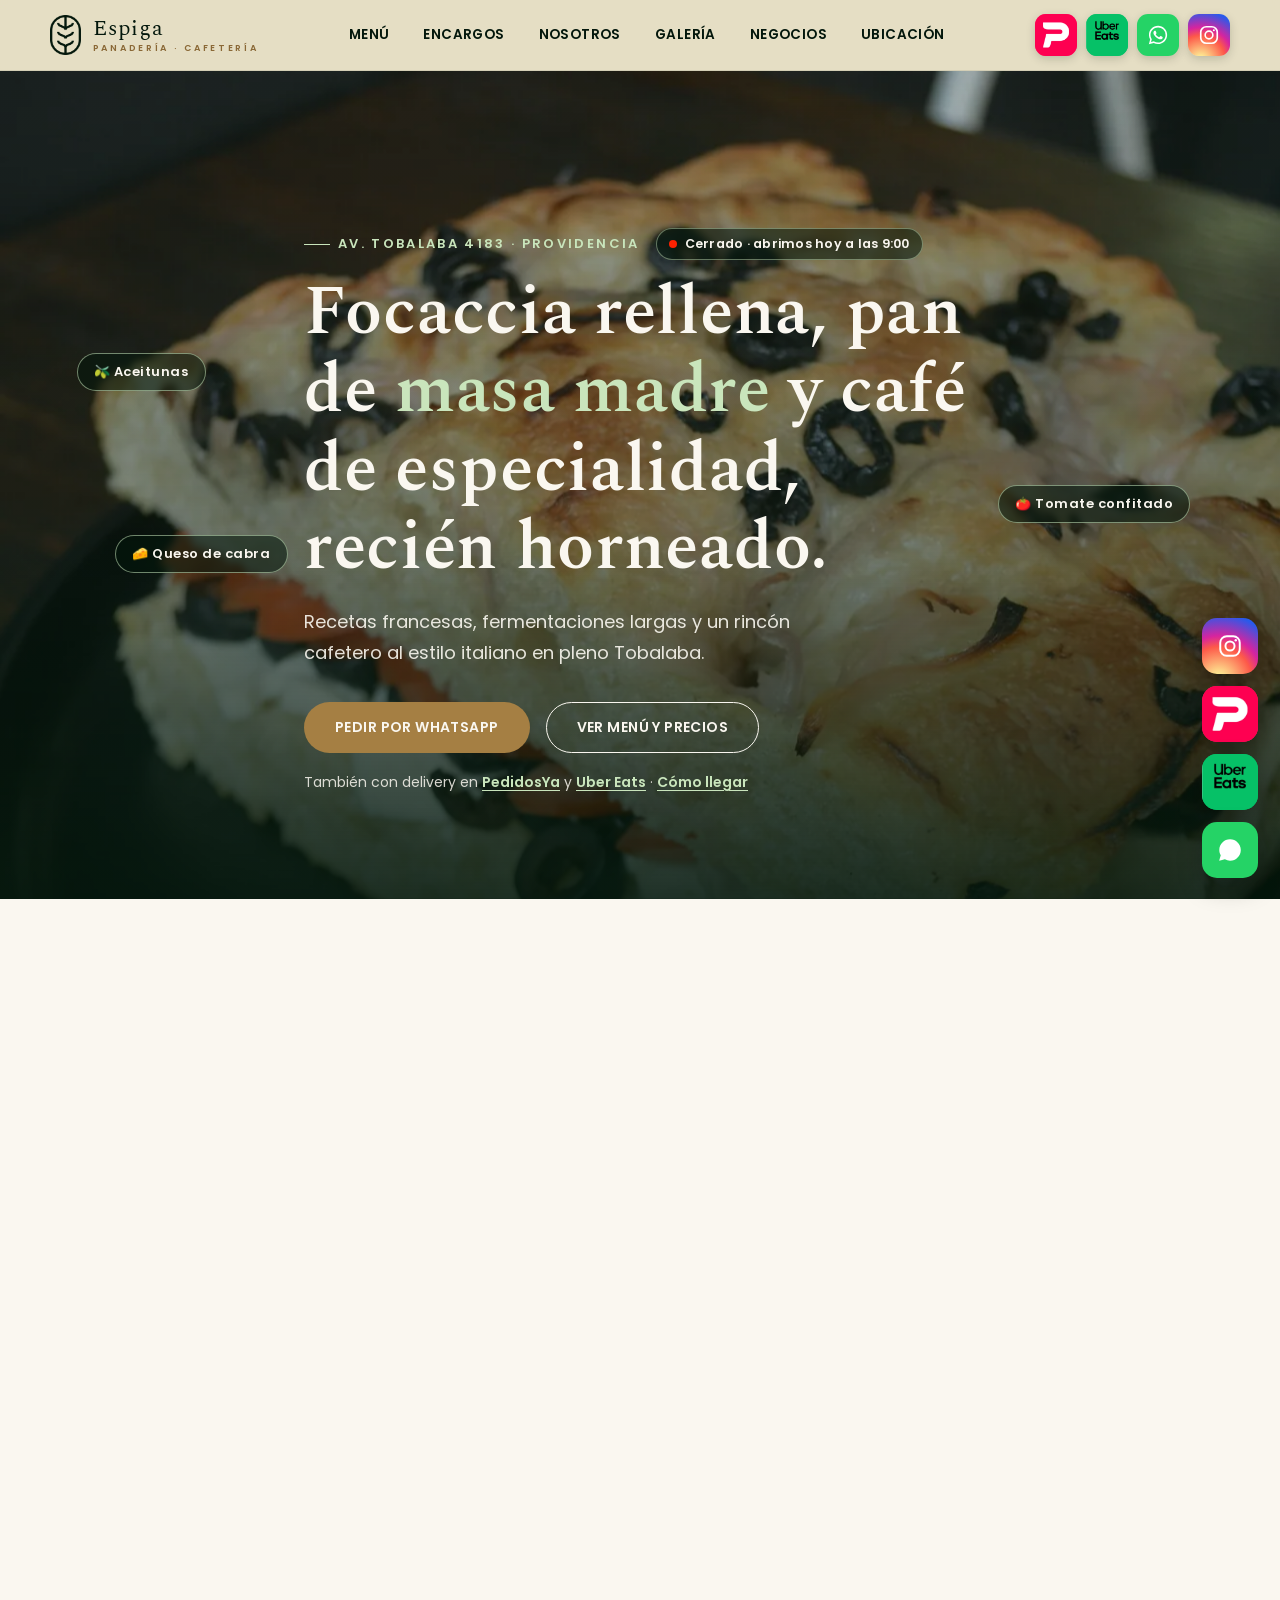
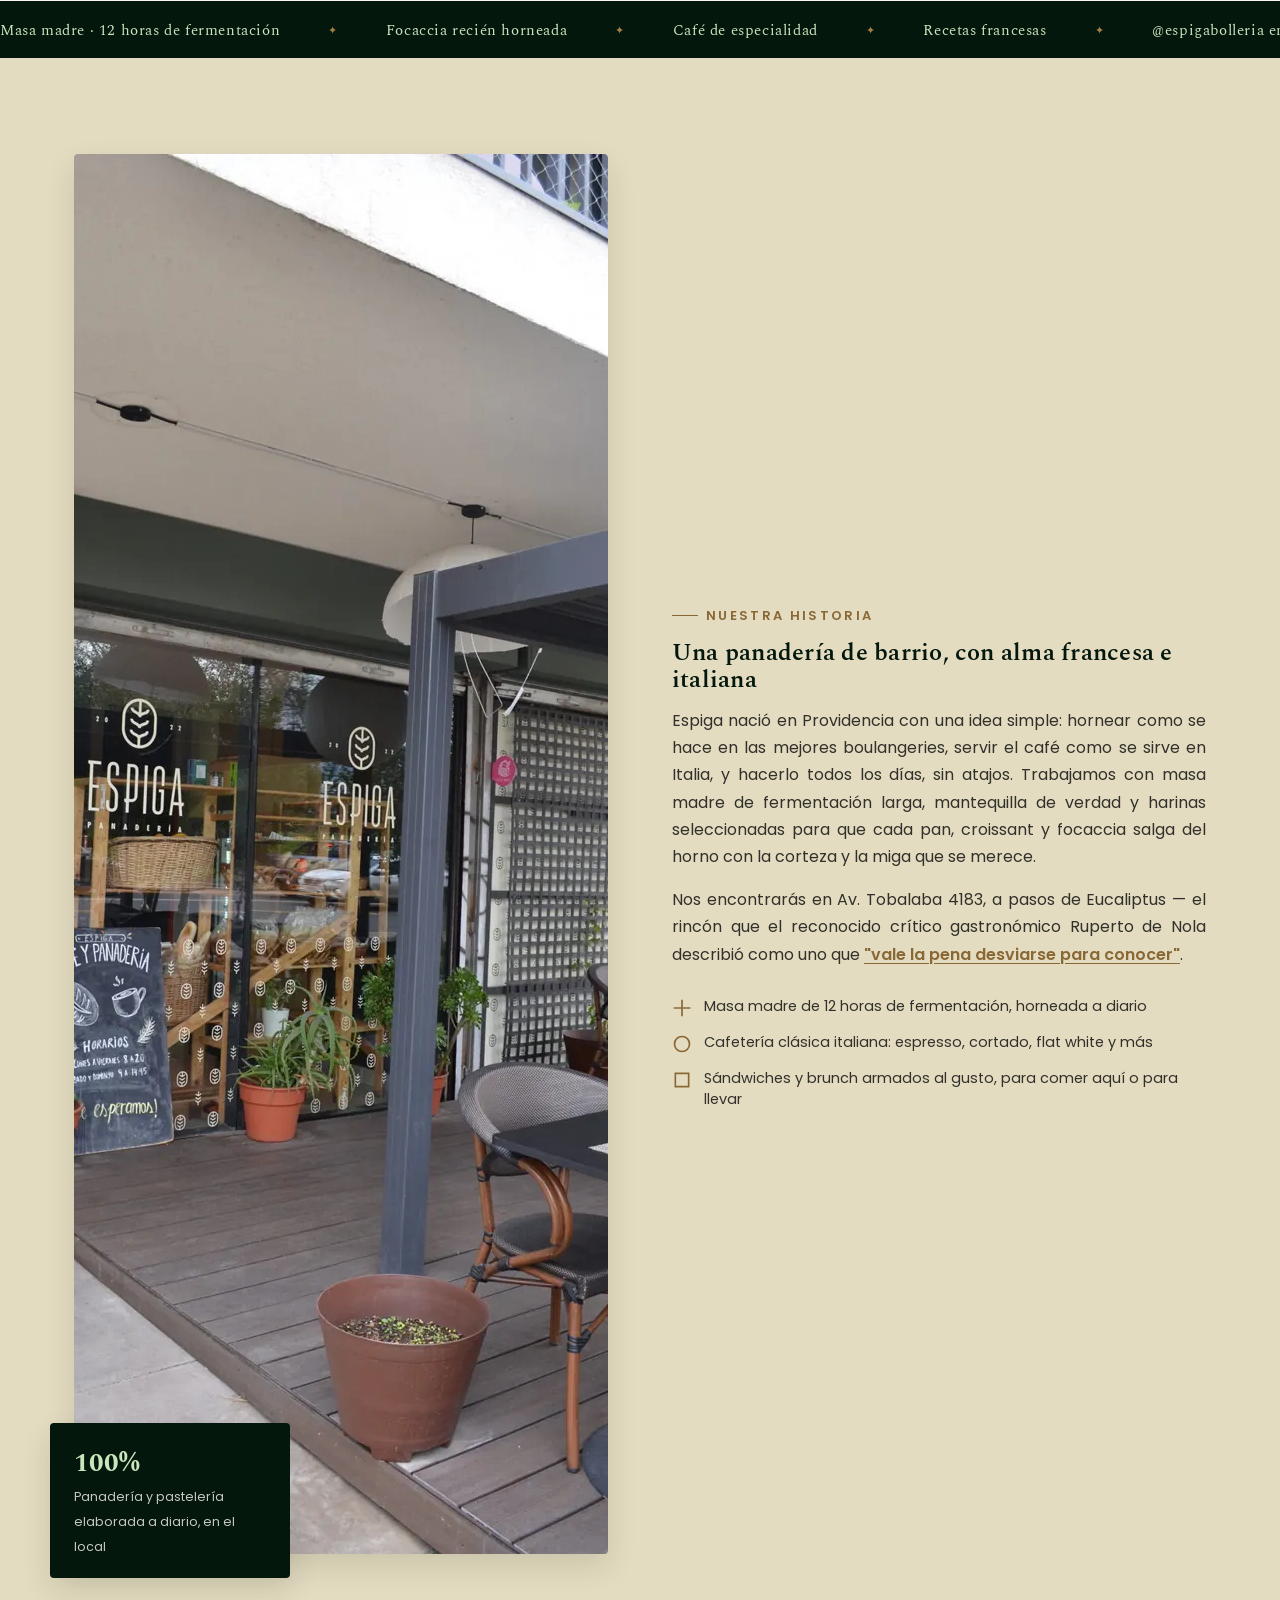
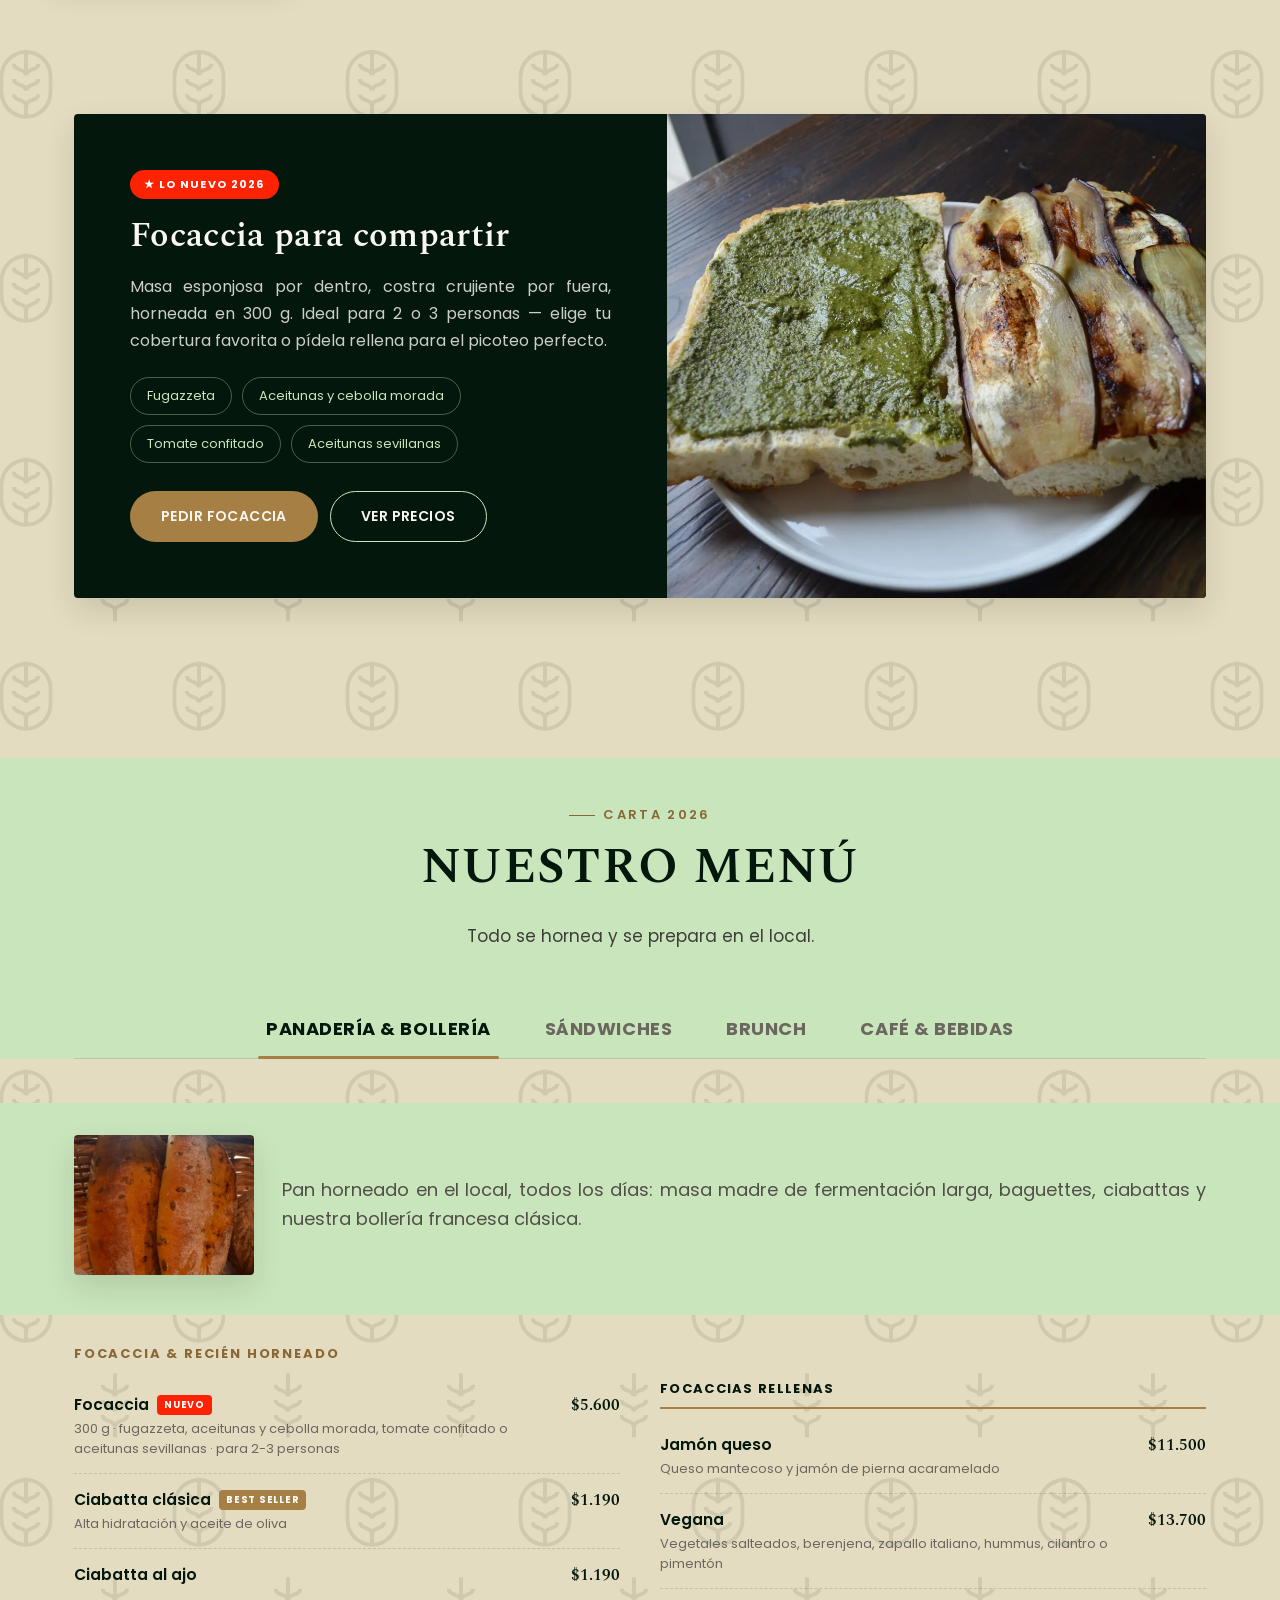
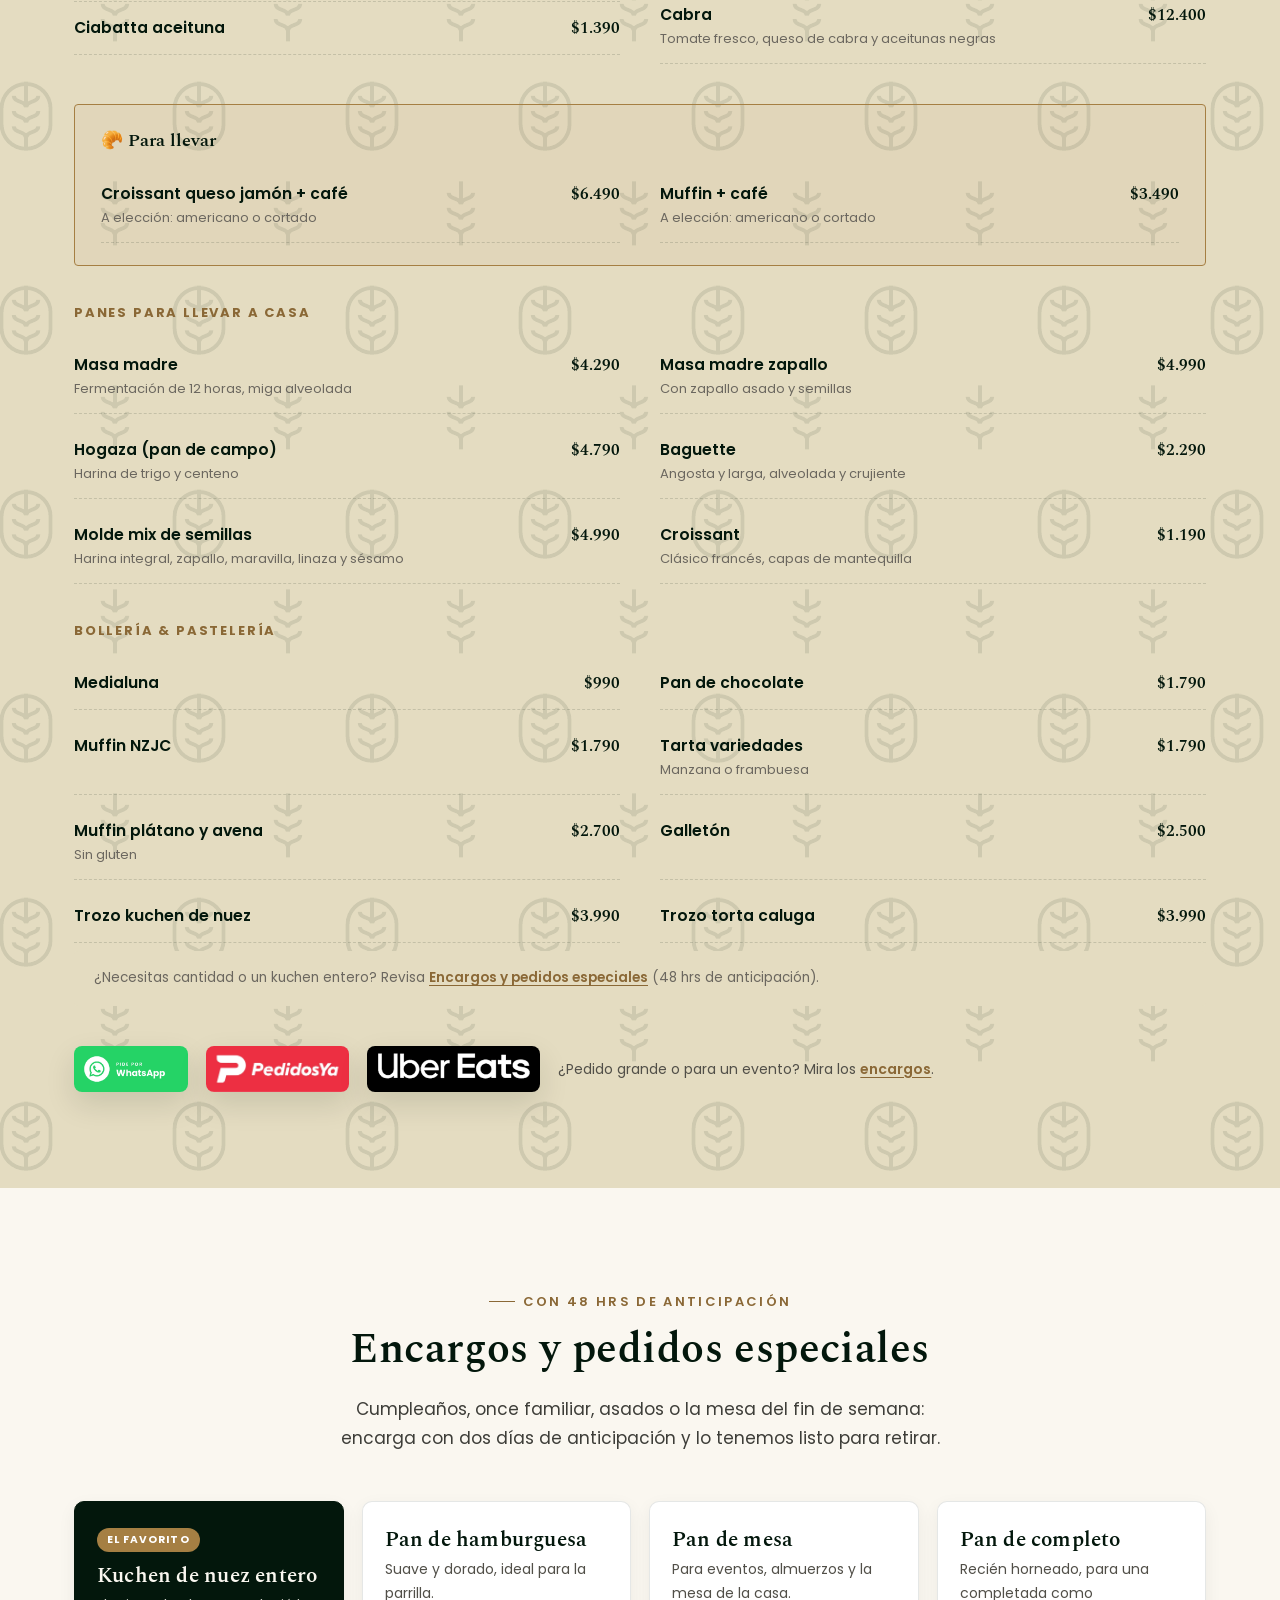
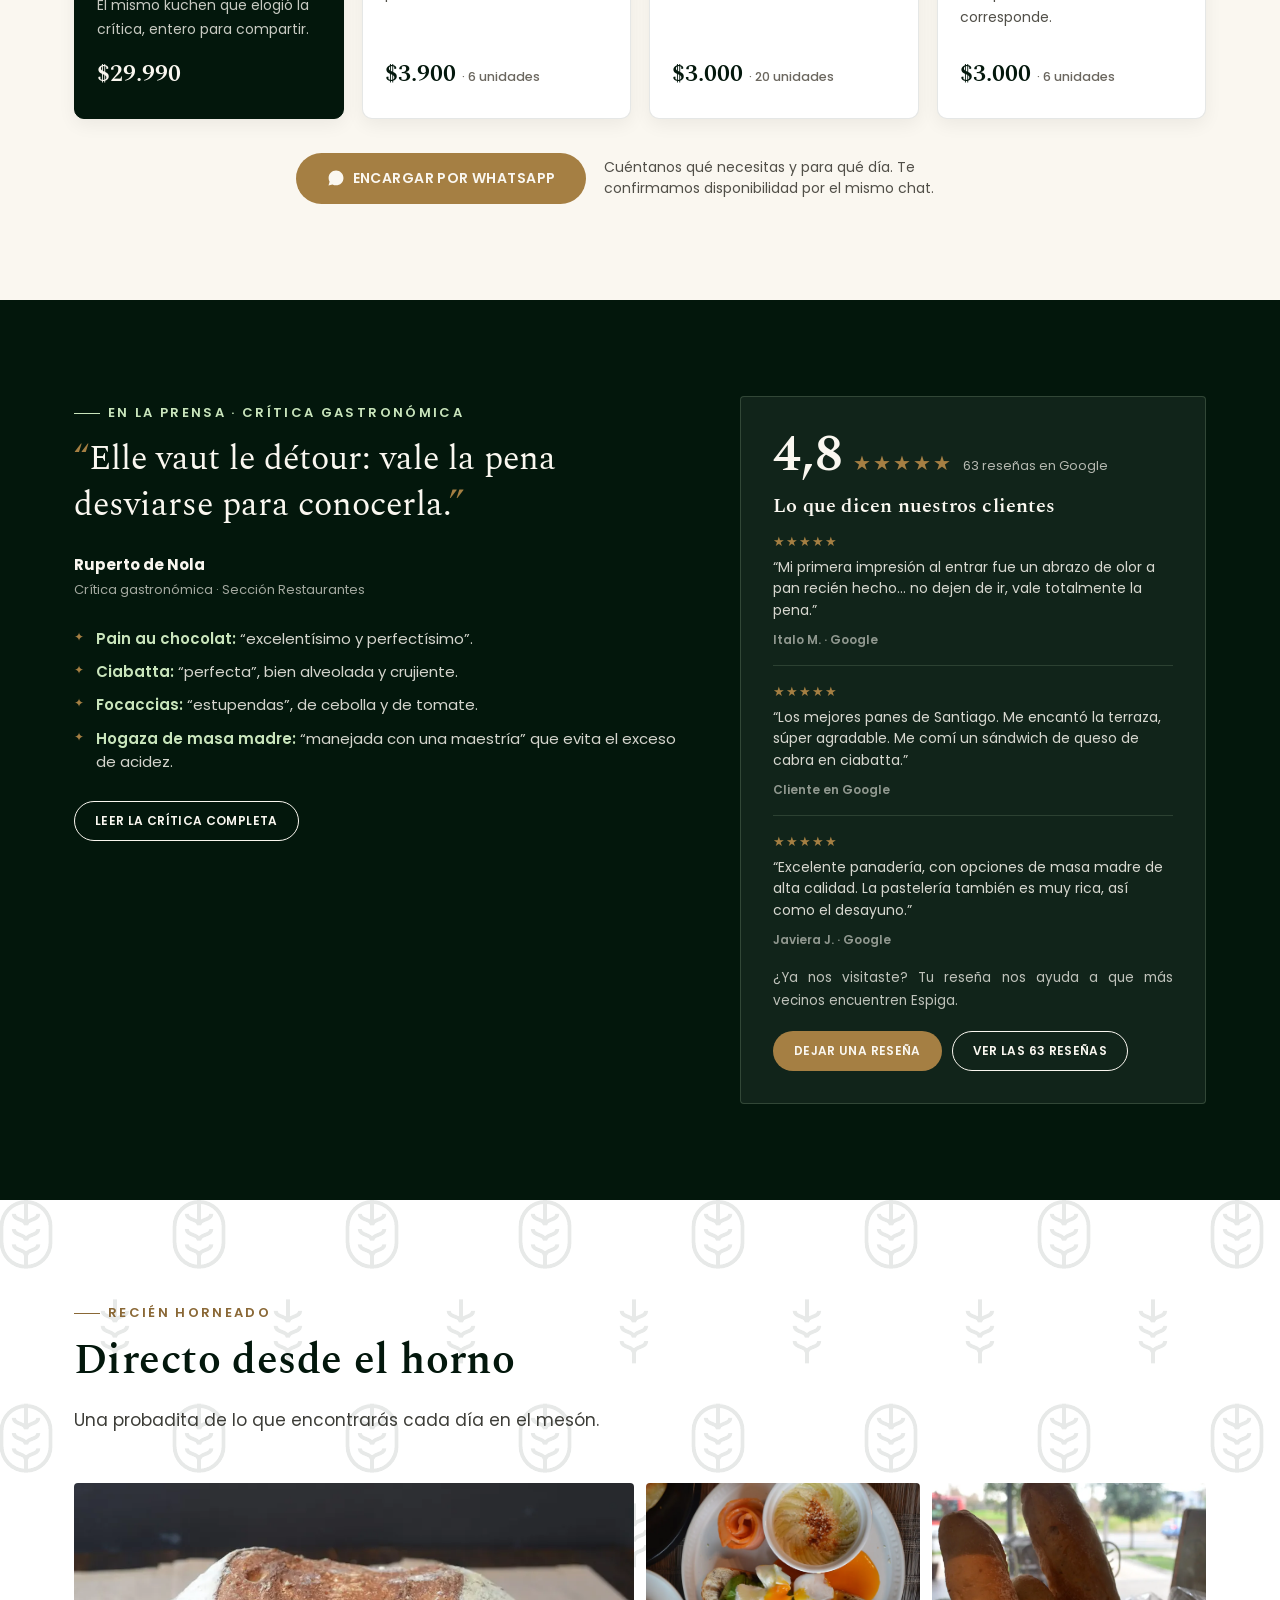
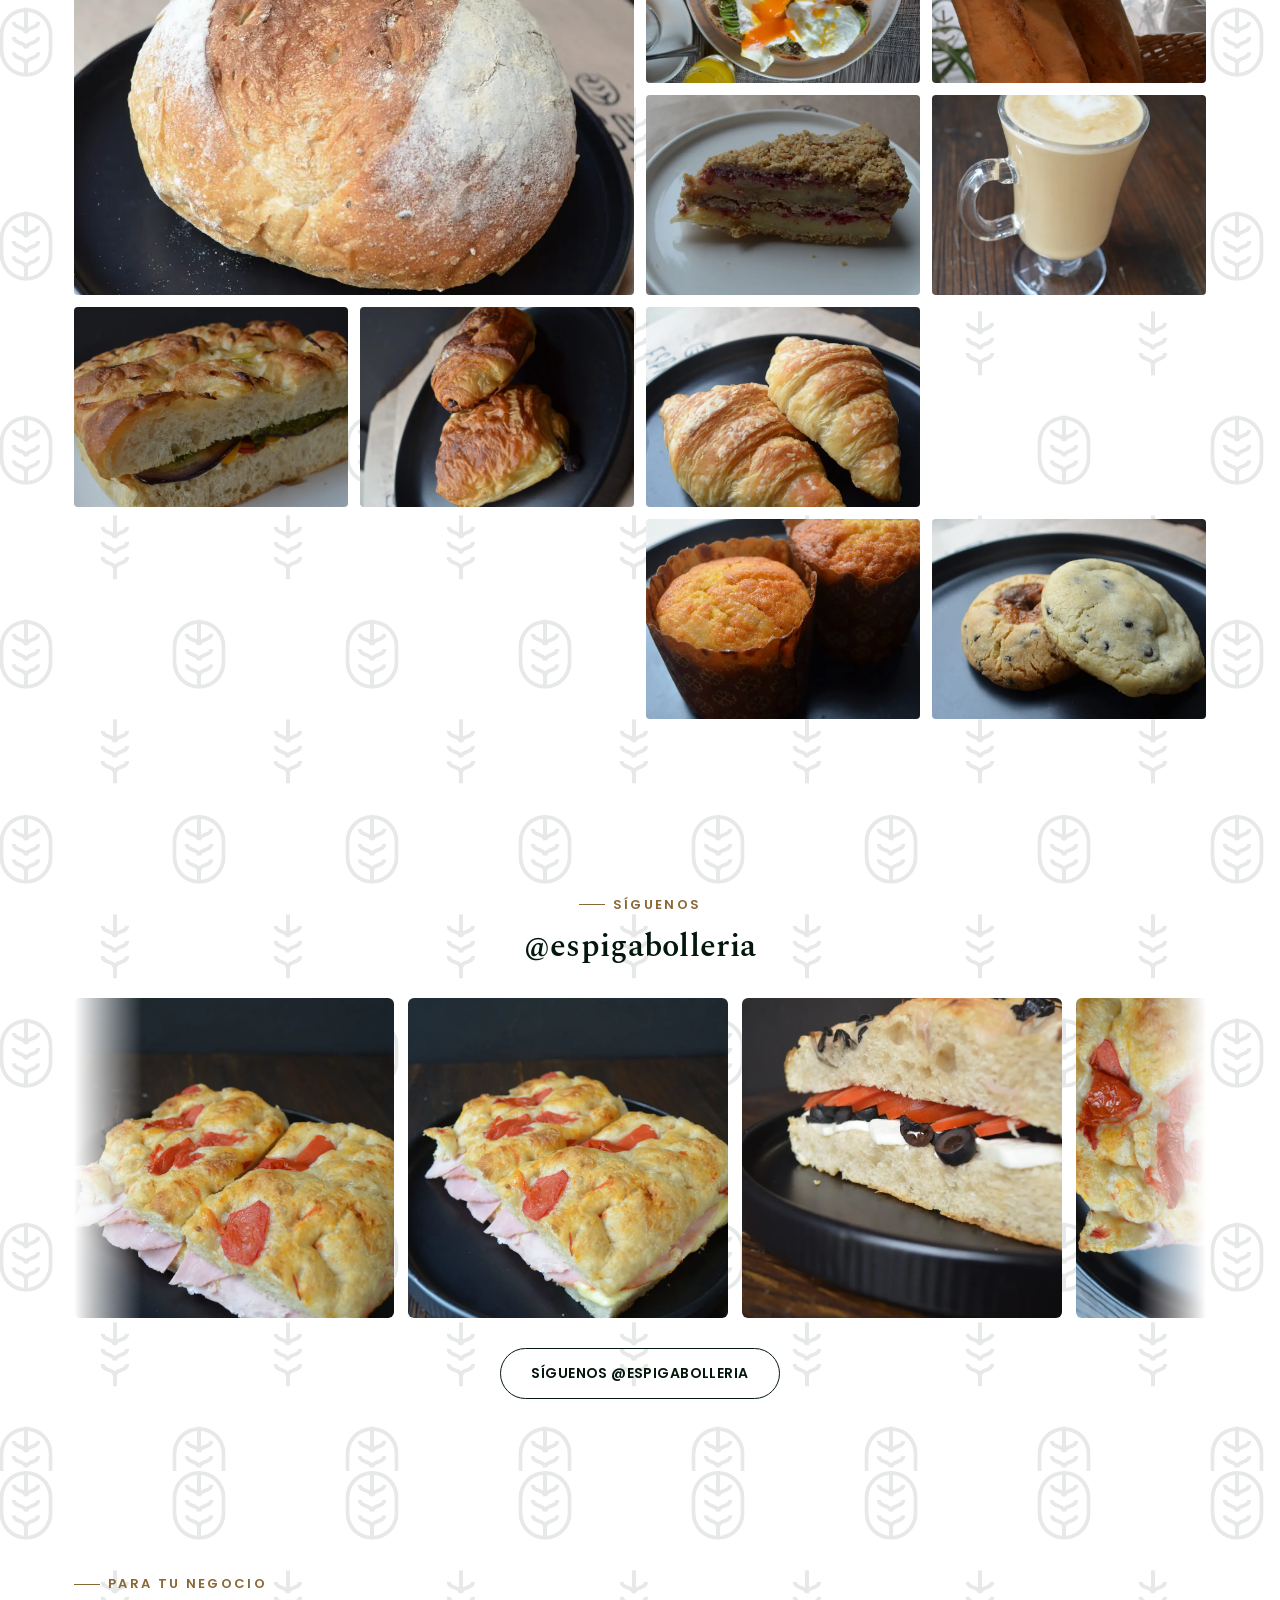
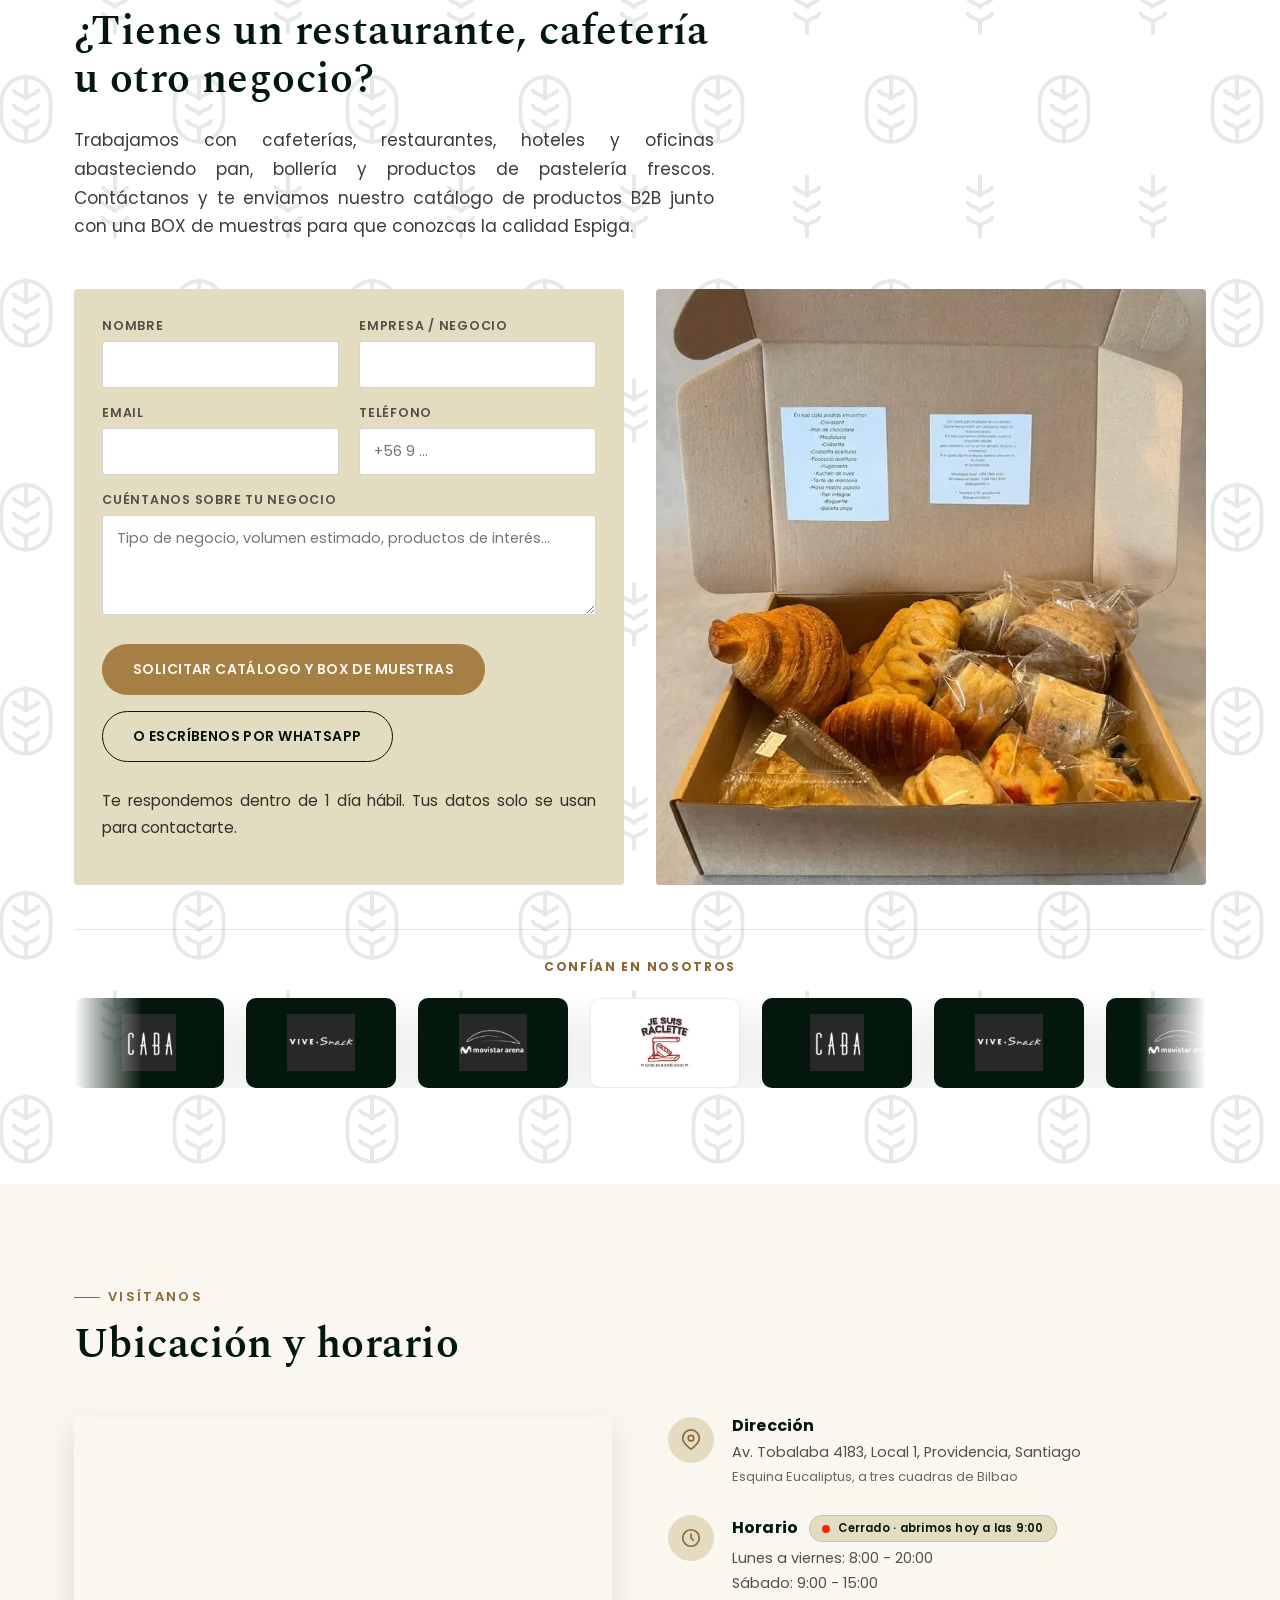
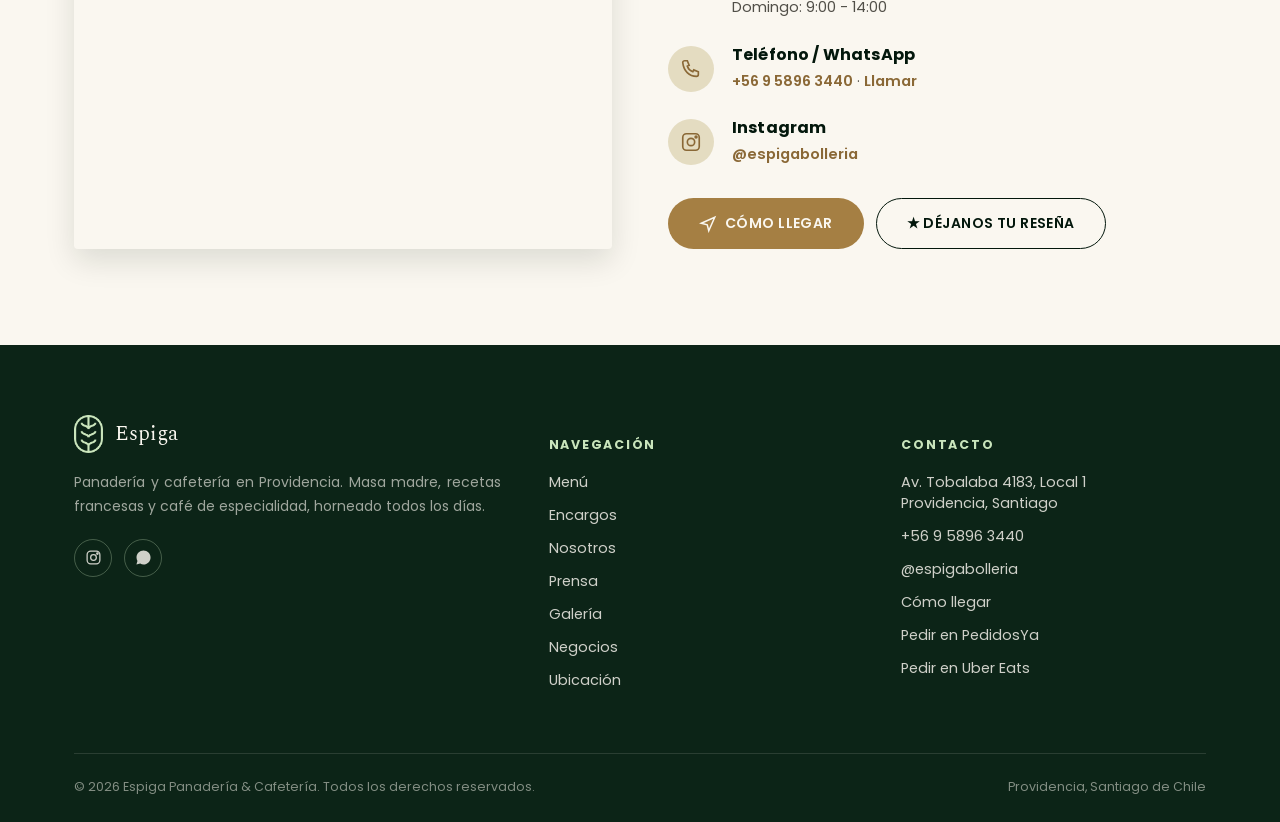
==== index.html @ cfbbbffe "Dirección unificada con Google: Av. Tobalaba 4183" ====
<!DOCTYPE html>
<html lang="es-CL">
<head>
  <!-- Google Tag Manager -->
  <script>(function(w,d,s,l,i){w[l]=w[l]||[];w[l].push({'gtm.start':
                                                        new Date().getTime(),event:'gtm.js'});var f=d.getElementsByTagName(s)[0],
  j=d.createElement(s),dl=l!='dataLayer'?'&l='+l:'';j.async=true;j.src=
  'https://www.googletagmanager.com/gtm.js?id='+i+dl;f.parentNode.insertBefore(j,f);
                              })(window,document,'script','dataLayer','GTM-N959W853');</script>
  <!-- End Google Tag Manager -->

  <!-- Google tag (gtag.js) -->
  <script async src="https://www.googletagmanager.com/gtag/js?id=G-MPP8X9K5NX"></script>
  <script>
      window.dataLayer = window.dataLayer || [];
      function gtag(){dataLayer.push(arguments);}
      gtag('js', new Date());

      gtag('config', 'G-MPP8X9K5NX');
  </script>

  <meta charset="UTF-8">
<meta name="viewport" content="width=device-width, initial-scale=1.0">
<title>Espiga Panadería &amp; Cafetería en Providencia | Masa madre, focaccia y café</title>
<link rel="canonical" href="https://espigabolleria.cl/">
<meta name="theme-color" content="#03170c">
<meta name="description" content="Espiga Panadería y Cafetería en Av. Tobalaba 4183, Providencia. Masa madre, recetas francesas, focaccia, croissants y café de especialidad. Pide por WhatsApp, PedidosYa o Uber Eats.">

<link rel="icon" type="image/png" href="assets/img/favicon.png">
<link rel="apple-touch-icon" href="assets/img/favicon.png">
<link rel="preload" as="image" href="assets/img/hero-ciabatta-aceituna.webp" fetchpriority="high">
<link rel="preconnect" href="https://fonts.googleapis.com">
<link rel="preconnect" href="https://fonts.gstatic.com" crossorigin>
<link href="https://fonts.googleapis.com/css2?family=Spectral:wght@400;500;600;700&family=Poppins:wght@400;500;600;700&display=swap" rel="stylesheet">
<link rel="stylesheet" href="css/style.css?v=3">

<!-- Open Graph / redes sociales -->
<meta property="og:title" content="Espiga Panadería &amp; Cafetería — Providencia">
<meta property="og:description" content="Masa madre, focaccia rellena, croissants y café de especialidad en Av. Tobalaba 4183, Providencia. Pide por WhatsApp, PedidosYa o Uber Eats.">
<meta property="og:image" content="https://espigabolleria.cl/assets/img/og-espiga.jpg">
<meta property="og:image:width" content="1200">
<meta property="og:image:height" content="630">
<meta property="og:image:alt" content="Focaccia rellena de Espiga Panadería">
<meta property="og:url" content="https://espigabolleria.cl/">
<meta property="og:type" content="website">
<meta property="og:locale" content="es_CL">
<meta property="og:site_name" content="Espiga Panadería &amp; Cafetería">
<meta name="twitter:card" content="summary_large_image">
<meta name="twitter:title" content="Espiga Panadería &amp; Cafetería — Providencia">
<meta name="twitter:description" content="Masa madre, focaccia rellena y café de especialidad en Av. Tobalaba 4183, Providencia.">
<meta name="twitter:image" content="https://espigabolleria.cl/assets/img/og-espiga.jpg">

<!-- Datos estructurados (Google y buscadores con IA) -->
<script type="application/ld+json">
{
  "@context": "https://schema.org",
  "@type": "Bakery",
  "@id": "https://espigabolleria.cl/#negocio",
  "name": "Espiga Panadería & Cafetería",
  "alternateName": ["Espiga Bollería", "Espiga"],
  "url": "https://espigabolleria.cl/",
  "image": ["https://espigabolleria.cl/assets/img/og-espiga.jpg", "https://espigabolleria.cl/assets/img/g1-fachada.jpg"],
  "logo": "https://espigabolleria.cl/assets/img/isotipo-dark.png",
  "description": "Panadería y cafetería de barrio en Providencia: masa madre de fermentación larga, recetas francesas, focaccia rellena, croissants y café de especialidad.",
  "telephone": "+56958963440",
  "email": "ventas@espigabolleria.cl",
  "priceRange": "$$",
  "servesCuisine": ["Panadería", "Pastelería", "Café", "Brunch"],
  "address": {
    "@type": "PostalAddress",
    "streetAddress": "Av. Tobalaba 4183, Local 1",
    "addressLocality": "Providencia",
    "addressRegion": "Región Metropolitana",
    "addressCountry": "CL"
  },
  "hasMap": "https://www.google.com/maps?cid=14361890085651309021",
  "menu": "https://espigabolleria.cl/#menu",
  "acceptsReservations": false,
  "openingHoursSpecification": [
    {"@type": "OpeningHoursSpecification", "dayOfWeek": ["Monday","Tuesday","Wednesday","Thursday","Friday"], "opens": "08:00", "closes": "20:00"},
    {"@type": "OpeningHoursSpecification", "dayOfWeek": "Saturday", "opens": "09:00", "closes": "15:00"},
    {"@type": "OpeningHoursSpecification", "dayOfWeek": "Sunday", "opens": "09:00", "closes": "14:00"}
  ],
  "potentialAction": {
    "@type": "OrderAction",
    "target": [
      {"@type": "EntryPoint", "urlTemplate": "https://www.pedidosya.cl/restaurantes/santiago/espiga-panaderia-e71de2d0-ff0e-44c2-8fc5-16a61043ae1c-menu"},
      {"@type": "EntryPoint", "urlTemplate": "https://www.ubereats.com/cl/store/espiga-panaderia-santiago/zALc1uJ6V3Go2YLQgG5O0g"}
    ]
  },
  "sameAs": ["https://instagram.com/espigabolleria"]
}
</script>
</head>
<body>
<!-- Google Tag Manager (noscript) -->
  <noscript><iframe src="https://www.googletagmanager.com/ns.html?id=GTM-N959W853" height="0" width="0" style="display:none;visibility:hidden"></iframe></noscript>
  <!-- End Google Tag Manager (noscript) -->
<a class="skip-link" href="#menu">Saltar al menú</a>
<!-- ===================== HEADER ===================== -->
<header class="site-header">
  <div class="container header-inner">
    <a href="#inicio" class="brand">
      <img src="assets/img/isotipo-dark.webp" alt="Espiga Panadería" width="31" height="40">
      <span class="brand-word">Espiga<small>Panadería · Cafetería</small></span>
    </a>

    <nav class="main-nav" id="main-nav" aria-label="Principal">
      <a href="#menu">Menú</a>
      <a href="#encargos">Encargos</a>
      <a href="#nosotros">Nosotros</a>
      <a href="#galeria">Galería</a>
      <a href="#negocios">Negocios</a>
      <a href="#ubicacion">Ubicación</a>
      <a href="https://wa.me/56958963440?text=Hola%20Espiga%2C%20quiero%20hacer%20un%20pedido%3A%20" target="_blank" rel="noopener" class="btn btn-gold btn-sm nav-cta" data-track="whatsapp" data-loc="menu_movil">Pedir por WhatsApp</a>
    </nav>

    <div class="header-actions">
      <div class="order-links">
        <a class="order-icon oi-pedidosya" data-track="pedidosya" data-loc="header" href="https://www.pedidosya.cl/restaurantes/santiago/espiga-panaderia-e71de2d0-ff0e-44c2-8fc5-16a61043ae1c-menu" target="_blank" rel="noopener" aria-label="Pedir en PedidosYa" title="Pedir en PedidosYa">
          <img src="assets/img/pedidosya-short.webp" alt="" width="42" height="42">
        </a>
        <a class="order-icon oi-ubereats" data-track="ubereats" data-loc="header" href="https://www.ubereats.com/cl/store/espiga-panaderia-santiago/zALc1uJ6V3Go2YLQgG5O0g" target="_blank" rel="noopener" aria-label="Pedir en Uber Eats" title="Pedir en Uber Eats">
          <img src="assets/img/ubereats-short.webp" alt="" width="42" height="42">
        </a>
        <a class="order-icon oi-whatsapp" data-track="whatsapp" data-loc="header" href="https://wa.me/56958963440?text=Hola%20Espiga%2C%20quiero%20hacer%20un%20pedido%3A%20" target="_blank" rel="noopener" aria-label="Escríbenos por WhatsApp" title="WhatsApp">
          <svg viewBox="0 0 24 24" fill="currentColor"><path d="M12.04 2C6.58 2 2.13 6.45 2.13 11.91c0 1.75.46 3.45 1.32 4.95L2 22l5.29-1.39a9.9 9.9 0 0 0 4.75 1.21h.01c5.46 0 9.91-4.45 9.91-9.91C21.96 6.45 17.5 2 12.04 2zm0 18.14h-.01a8.2 8.2 0 0 1-4.19-1.15l-.3-.18-3.14.82.84-3.06-.2-.32a8.18 8.18 0 0 1-1.26-4.34c0-4.53 3.69-8.22 8.24-8.22 2.2 0 4.27.86 5.82 2.42a8.17 8.17 0 0 1 2.41 5.81c0 4.53-3.69 8.22-8.21 8.22zm4.51-6.16c-.25-.12-1.46-.72-1.68-.8-.23-.08-.39-.12-.56.12-.16.25-.64.8-.79.96-.14.16-.29.18-.54.06-.25-.12-1.04-.38-1.98-1.22-.73-.65-1.23-1.46-1.37-1.7-.14-.25-.02-.38.11-.5.11-.11.25-.29.37-.43.12-.14.16-.25.25-.41.08-.16.04-.31-.02-.43-.06-.12-.56-1.34-.76-1.83-.2-.48-.41-.42-.56-.42-.14 0-.31-.02-.47-.02-.16 0-.43.06-.66.31-.22.25-.87.85-.87 2.08 0 1.22.89 2.4 1.01 2.57.12.16 1.75 2.67 4.25 3.74.59.26 1.06.41 1.42.52.6.19 1.14.16 1.57.1.48-.07 1.46-.6 1.67-1.18.2-.58.2-1.07.14-1.18-.06-.1-.22-.16-.47-.28z"/></svg>
        </a>
        <a class="order-icon oi-instagram" data-track="instagram" data-loc="header" href="https://instagram.com/espigabolleria" target="_blank" rel="noopener" aria-label="Síguenos en Instagram" title="Instagram">
          <svg viewBox="0 0 24 24" fill="none" stroke="#fff" stroke-width="1.8"><rect x="3" y="3" width="18" height="18" rx="6"/><circle cx="12" cy="12" r="4.2"/><circle cx="17.3" cy="6.7" r="1.1" fill="#fff" stroke="none"/></svg>
        </a>
      </div>
      <button class="burger" aria-label="Abrir menú" aria-expanded="false" aria-controls="main-nav"><span></span><span></span><span></span></button>
    </div>
  </div>
</header>

<!-- ===================== HERO ===================== -->
<section class="hero" id="inicio">
  <div class="hero-pin"><div class="hero-bg" id="heroBg">
    <img src="assets/img/hero-ciabatta-aceituna.webp" alt="Focaccia rellena de Espiga con aceitunas negras, queso de cabra y tomate" width="1325" height="2000" fetchpriority="high">
  </div>
  <div class="hero-overlay"></div>
  <div class="hero-ingredients" id="heroIngredients">
    <span class="hero-tag" style="top:34%; left:6%;">🫒 Aceitunas</span>
    <span class="hero-tag" style="top:56%; left:9%;">🧀 Queso de cabra</span>
    <span class="hero-tag" style="top:50%; right:7%;">🍅 Tomate confitado</span>
  </div>
  <div class="container hero-inner">
    <div class="hero-meta">
      <div class="eyebrow">Av. Tobalaba 4183 · Providencia</div>
      <span class="open-status" data-open-status aria-live="polite"></span>
    </div>
    <h1>Focaccia rellena, pan de <em>masa madre</em> y café de especialidad, recién horneado.</h1>
    <p class="lead">Recetas francesas, fermentaciones largas y un rincón cafetero al estilo italiano en pleno Tobalaba.</p>
    <div class="hero-actions">
      <a href="https://wa.me/56958963440?text=Hola%20Espiga%2C%20quiero%20hacer%20un%20pedido%3A%20" target="_blank" rel="noopener" class="btn btn-gold" data-track="whatsapp" data-loc="hero">Pedir por WhatsApp</a>
      <a href="#menu" class="btn btn-outline">Ver menú y precios</a>
    </div>
    <p class="hero-sub">También con delivery en <a href="https://www.pedidosya.cl/restaurantes/santiago/espiga-panaderia-e71de2d0-ff0e-44c2-8fc5-16a61043ae1c-menu" target="_blank" rel="noopener" data-track="pedidosya" data-loc="hero">PedidosYa</a> y <a href="https://www.ubereats.com/cl/store/espiga-panaderia-santiago/zALc1uJ6V3Go2YLQgG5O0g" target="_blank" rel="noopener" data-track="ubereats" data-loc="hero">Uber Eats</a> · <a href="https://www.google.com/maps/dir/?api=1&amp;destination=Espiga+Panader%C3%ADa+Av.+Tobalaba+4183+Providencia" target="_blank" rel="noopener" data-track="maps" data-loc="hero">Cómo llegar</a></p>
  </div>
  </div></section>

<!-- ===================== STRIP (link a Instagram) ===================== -->
<a class="strip" data-track="instagram" data-loc="strip" href="https://instagram.com/espigabolleria" target="_blank" rel="noopener" aria-label="Síguenos en Instagram @espigabolleria">
  <div class="strip-track">
    <span>Masa madre · 12 horas de fermentación</span>
    <span>Focaccia recién horneada</span>
    <span>Café de especialidad</span>
    <span>Recetas francesas</span>
    <span>@espigabolleria en Instagram</span>
    <span>Masa madre · 12 horas de fermentación</span>
    <span>Focaccia recién horneada</span>
    <span>Café de especialidad</span>
    <span>Recetas francesas</span>
    <span>@espigabolleria en Instagram</span>
  </div>
</a>

<!-- ===================== NOSOTROS ===================== -->
<section class="section about wheat-pattern" id="nosotros">
  <div class="container about-grid">
    <div class="about-media">
      <img class="about-slider" src="assets/img/g1-fachada.webp" alt="Fachada de Espiga Panadería en Av. Tobalaba, Providencia" width="927" height="1400" loading="lazy">
      <div class="tag-card">
        <strong>100%</strong>
        <span>Panadería y pastelería elaborada a diario, en el local</span>
      </div>
    </div>
    <div class="about-copy">
      <div class="eyebrow">Nuestra historia</div>
      <h2>Una panadería de barrio, con alma francesa e italiana</h2>
      <p>Espiga nació en Providencia con una idea simple: hornear como se hace en las mejores boulangeries, servir el café como se sirve en Italia, y hacerlo todos los días, sin atajos. Trabajamos con masa madre de fermentación larga, mantequilla de verdad y harinas seleccionadas para que cada pan, croissant y focaccia salga del horno con la corteza y la miga que se merece.</p>
      <p>Nos encontrarás en Av. Tobalaba 4183, a pasos de Eucaliptus — el rincón que el reconocido crítico gastronómico Ruperto de Nola describió como uno que <a href="#prensa" class="text-link">"vale la pena desviarse para conocer"</a>.</p>
      <ul class="about-list">
        <li><svg viewBox="0 0 24 24" fill="none" stroke="currentColor" stroke-width="2"><path d="M12 2v20M2 12h20"/></svg> Masa madre de 12 horas de fermentación, horneada a diario</li>
        <li><svg viewBox="0 0 24 24" fill="none" stroke="currentColor" stroke-width="2"><circle cx="12" cy="12" r="9"/></svg> Cafetería clásica italiana: espresso, cortado, flat white y más</li>
        <li><svg viewBox="0 0 24 24" fill="none" stroke="currentColor" stroke-width="2"><path d="M4 4h16v16H4z"/></svg> Sándwiches y brunch armados al gusto, para comer aquí o para llevar</li>
      </ul>
    </div>
  </div>
</section>

<!-- ===================== LO NUEVO / FOCACCIA ===================== -->
<section class="section section-tight menu-section">
  <div class="container">
    <div class="feature-banner">
      <div class="feature-banner-copy">
        <span class="badge">★ Lo nuevo 2026</span>
        <h3>Focaccia para compartir</h3>
        <p>Masa esponjosa por dentro, costra crujiente por fuera, horneada en 300 g. Ideal para 2 o 3 personas — elige tu cobertura favorita o pídela rellena para el picoteo perfecto.</p>
        <div class="feature-price-row">
          <span>Fugazzeta</span>
          <span>Aceitunas y cebolla morada</span>
          <span>Tomate confitado</span>
          <span>Aceitunas sevillanas</span>
        </div>
        <div class="feature-actions">
          <a href="https://wa.me/56958963440?text=Hola%20Espiga%2C%20quiero%20pedir%20una%20focaccia%3A%20" target="_blank" rel="noopener" class="btn btn-gold" data-track="whatsapp" data-loc="focaccia">Pedir focaccia</a>
          <a href="#menu" class="btn btn-outline" style="border-color:#c9e5bc;">Ver precios</a>
        </div>
      </div>
      <div class="feature-banner-img">
        <div class="photo-slider" data-interval="3800" data-shuffle="true">
          <div class="photo-slider-track">
            <img src="assets/img/banner-focaccia-vegana.webp" alt="Focaccia vegana rellena Espiga" loading="lazy">
            <img src="assets/img/banner-focaccia.webp" alt="Focaccia con aceitunas, tomate y mozzarella Espiga" loading="lazy">
            <img src="assets/img/focaccia-scrub-3.webp" alt="Focaccia rellena de jamón y queso Espiga" loading="lazy">
            <img src="assets/img/g6-focaccia-vegana.webp" alt="Focaccia vegana con pesto y berenjena" loading="lazy">
          </div>
        </div>
      </div>
    </div>
  </div>
</section>

    
<!-- ===================== MENÚ ===================== -->
<section class="section menu-section" id="menu">
  <div class="container">
    <div class="menu-head-highlight" style="margin-left:auto;margin-right:auto;"><div class="section-head center">
      <div class="eyebrow" style="justify-content:center;">Carta 2026</div>
      <h2>NUESTRO MENÚ</h2>
      <p>Todo se hornea y se prepara en el local.</p>
    </div>

    <div class="menu-tabs" role="tablist">
      <button class="menu-tab active" role="tab" aria-selected="true" aria-controls="panel-panaderia" data-target="panel-panaderia">Panadería &amp; Bollería</button>
      <button class="menu-tab" role="tab" aria-selected="false" aria-controls="panel-sandwiches" data-target="panel-sandwiches">Sándwiches</button>
      <button class="menu-tab" role="tab" aria-selected="false" aria-controls="panel-brunch" data-target="panel-brunch">Brunch</button>
      <button class="menu-tab" role="tab" aria-selected="false" aria-controls="panel-cafe" data-target="panel-cafe">Café &amp; Bebidas</button>
    </div></div>

    <div class="menu-panels">

      <!-- PANADERÍA Y BOLLERÍA -->
      <div class="menu-panel active" id="panel-panaderia" role="tabpanel">
        <div class="menu-panel-head">
          <img src="assets/img/g9-baguettes-cesta.webp" alt="Panes de masa madre con semillas recién horneados en Espiga" width="180" height="140" loading="lazy">
          <p>Pan horneado en el local, todos los días: masa madre de fermentación larga, baguettes, ciabattas y nuestra bollería francesa clásica.</p>
        </div>

        <div class="menu-group">
          <h4>Focaccia &amp; recién horneado</h4>
          <div class="menu-split">
            <div class="menu-col">
              <div class="menu-item"><div><div class="menu-item-name">Focaccia <span class="menu-new-tag">Nuevo</span></div><div class="menu-item-desc">300 g · fugazzeta, aceitunas y cebolla morada, tomate confitado o aceitunas sevillanas · para 2-3 personas</div></div><div class="menu-item-price">$5.600</div></div>
              <div class="menu-item"><div><div class="menu-item-name">Ciabatta clásica <span class="menu-new-tag" style="background:var(--gold);">Best seller</span></div><div class="menu-item-desc">Alta hidratación y aceite de oliva</div></div><div class="menu-item-price">$1.190</div></div>
              <div class="menu-item"><div><div class="menu-item-name">Ciabatta al ajo</div></div><div class="menu-item-price">$1.190</div></div>
              <div class="menu-item"><div><div class="menu-item-name">Ciabatta aceituna</div></div><div class="menu-item-price">$1.390</div></div>
            </div>
            <div class="menu-col">
              <div class="menu-col-title">Focaccias Rellenas</div>
              <div class="menu-item"><div><div class="menu-item-name">Jamón queso</div><div class="menu-item-desc">Queso mantecoso y jamón de pierna acaramelado</div></div><div class="menu-item-price">$11.500</div></div>
              <div class="menu-item"><div><div class="menu-item-name">Vegana</div><div class="menu-item-desc">Vegetales salteados, berenjena, zapallo italiano, hummus, cilantro o pimentón</div></div><div class="menu-item-price">$13.700</div></div>
              <div class="menu-item"><div><div class="menu-item-name">Cabra</div><div class="menu-item-desc">Tomate fresco, queso de cabra y aceitunas negras</div></div><div class="menu-item-price">$12.400</div></div>
            </div>
          </div>
        </div>

        <div class="menu-group">
          <div class="menu-callout">
            <div class="menu-callout-title">🥐 Para llevar</div>
            <div class="menu-grid">
              <div class="menu-item"><div><div class="menu-item-name">Croissant queso jamón + café</div><div class="menu-item-desc">A elección: americano o cortado</div></div><div class="menu-item-price">$6.490</div></div>
              <div class="menu-item"><div><div class="menu-item-name">Muffin + café</div><div class="menu-item-desc">A elección: americano o cortado</div></div><div class="menu-item-price">$3.490</div></div>
            </div>
          </div>
        </div>

        <div class="menu-group">
          <h4>Panes para llevar a casa</h4>
          <div class="menu-grid">
            <div class="menu-item"><div><div class="menu-item-name">Masa madre</div><div class="menu-item-desc">Fermentación de 12 horas, miga alveolada</div></div><div class="menu-item-price">$4.290</div></div>
            <div class="menu-item"><div><div class="menu-item-name">Masa madre zapallo</div><div class="menu-item-desc">Con zapallo asado y semillas</div></div><div class="menu-item-price">$4.990</div></div>
            <div class="menu-item"><div><div class="menu-item-name">Hogaza (pan de campo)</div><div class="menu-item-desc">Harina de trigo y centeno</div></div><div class="menu-item-price">$4.790</div></div>
            <div class="menu-item"><div><div class="menu-item-name">Baguette</div><div class="menu-item-desc">Angosta y larga, alveolada y crujiente</div></div><div class="menu-item-price">$2.290</div></div>
            <div class="menu-item"><div><div class="menu-item-name">Molde mix de semillas</div><div class="menu-item-desc">Harina integral, zapallo, maravilla, linaza y sésamo</div></div><div class="menu-item-price">$4.990</div></div>
            <div class="menu-item"><div><div class="menu-item-name">Croissant</div><div class="menu-item-desc">Clásico francés, capas de mantequilla</div></div><div class="menu-item-price">$1.190</div></div>
          </div>
        </div>

        <div class="menu-group">
          <h4>Bollería &amp; pastelería</h4>
          <div class="menu-grid">
            <div class="menu-item"><div><div class="menu-item-name">Medialuna</div></div><div class="menu-item-price">$990</div></div>
            <div class="menu-item"><div><div class="menu-item-name">Pan de chocolate</div></div><div class="menu-item-price">$1.790</div></div>
            <div class="menu-item"><div><div class="menu-item-name">Muffin NZJC</div></div><div class="menu-item-price">$1.790</div></div>
            <div class="menu-item"><div><div class="menu-item-name">Tarta variedades</div><div class="menu-item-desc">Manzana o frambuesa</div></div><div class="menu-item-price">$1.790</div></div>
            <div class="menu-item"><div><div class="menu-item-name">Muffin plátano y avena</div><div class="menu-item-desc">Sin gluten</div></div><div class="menu-item-price">$2.700</div></div>
            <div class="menu-item"><div><div class="menu-item-name">Galletón</div></div><div class="menu-item-price">$2.500</div></div>
            <div class="menu-item"><div><div class="menu-item-name">Trozo kuchen de nuez</div></div><div class="menu-item-price">$3.990</div></div>
            <div class="menu-item"><div><div class="menu-item-name">Trozo torta caluga</div></div><div class="menu-item-price">$3.990</div></div>
          </div>
          <p class="menu-note">¿Necesitas cantidad o un kuchen entero? Revisa <a href="#encargos" class="text-link">Encargos y pedidos especiales</a> (48 hrs de anticipación).</p>
        </div>
      </div>

      <!-- SÁNDWICHES -->
      <div class="menu-panel" id="panel-sandwiches" role="tabpanel">
        <div class="menu-panel-head">
          <img src="assets/img/g3-baguettes.webp" alt="Baguettes recién horneadas para armar tu sándwich en Espiga" width="180" height="140" loading="lazy">
          <p>Arma tu sándwich a tu gusto: elige el pan, tu relleno favorito y suma los extras que quieras.</p>
        </div>
        <div class="menu-group">
          <h4>Arma tu sándwich — elige el pan</h4>
          <div class="menu-grid">
            <div class="menu-item"><div><div class="menu-item-name">Ciabatta / al ajo</div></div><div class="menu-item-price">$1.190</div></div>
            <div class="menu-item"><div><div class="menu-item-name">Ciabatta aceituna</div></div><div class="menu-item-price">$1.390</div></div>
            <div class="menu-item"><div><div class="menu-item-name">½ Baguette</div></div><div class="menu-item-price">$1.190</div></div>
            <div class="menu-item"><div><div class="menu-item-name">Croissant</div></div><div class="menu-item-price">$1.190</div></div>
          </div>
        </div>
        <div class="menu-group">
          <h4>Y tu relleno favorito</h4>
          <div class="menu-grid">
            <div class="menu-item"><div><div class="menu-item-name">Jamón queso</div><div class="menu-item-desc">Queso mantecoso y jamón de pierna acaramelado</div></div><div class="menu-item-price">$5.000</div></div>
            <div class="menu-item"><div><div class="menu-item-name">Cabra</div><div class="menu-item-desc">Tomate fresco, queso de cabra y aceitunas negras</div></div><div class="menu-item-price">$5.800</div></div>
            <div class="menu-item"><div><div class="menu-item-name">Vegano</div><div class="menu-item-desc">Vegetales salteados, berenjena, zapallo italiano, hummus, cilantro o pimentón</div></div><div class="menu-item-price">$6.400</div></div>
            <div class="menu-item"><div><div class="menu-item-name">Salmón</div><div class="menu-item-desc">Ahumado en frío, palta, queso crema y ciboulette</div></div><div class="menu-item-price">$6.400</div></div>
            <div class="menu-item"><div><div class="menu-item-name">Roastbeef</div><div class="menu-item-desc">Cebolla caramelizada, pepinillos y mostaza</div></div><div class="menu-item-price">$6.400</div></div>
          </div>
        </div>
        <div class="menu-group">
          <h4>Extras</h4>
          <div class="menu-grid">
            <div class="menu-item"><div><div class="menu-item-name">Queso, tomate o palta</div></div><div class="menu-item-price">$1.500</div></div>
            <div class="menu-item"><div><div class="menu-item-name">Salmón, roastbeef o jamón acaramelado</div></div><div class="menu-item-price">$2.000</div></div>
            <div class="menu-item"><div><div class="menu-item-name">Mantequilla, mermelada, hummus, aderezos o huevo</div></div><div class="menu-item-price">$1.000</div></div>
          </div>
        </div>
      </div>

      <!-- BRUNCH -->
      <div class="menu-panel" id="panel-brunch" role="tabpanel">
        <div class="menu-panel-head">
          <img src="assets/img/g2-pochito.webp" alt="Pochito: brunch con huevos pochados" width="180" height="140" loading="lazy">
          <p>Disponible hasta las 13:00 hrs. Todos los brunch incluyen tu café favorito y un shot de jugo de naranja 100% natural.</p>
        </div>
        <div class="menu-group">
          <h4>Brunch</h4>
          <div class="menu-grid">
            <div class="menu-item"><div><div class="menu-item-name">Brunch tradicional</div><div class="menu-item-desc">Mix de tostadas, mantequilla, mermelada, huevos con jamón o palta, más medialuna y café</div></div><div class="menu-item-price">$10.200</div></div>
            <div class="menu-item"><div><div class="menu-item-name">Pochito</div><div class="menu-item-desc">2 huevos pochados, tostón de hogaza, salmón ahumado, palta, aderezos, hummus + pan de chocolate y café</div></div><div class="menu-item-price">$12.900</div></div>
            <div class="menu-item"><div><div class="menu-item-name">A la pinta</div><div class="menu-item-desc">Sándwich a elección con tarta de frambuesa o manzana y café</div></div><div class="menu-item-price">$12.900</div></div>
          </div>
        </div>
      </div>

      <!-- CAFÉ -->
      <div class="menu-panel" id="panel-cafe" role="tabpanel">
        <div class="menu-panel-head">
          <img src="assets/img/g5-latte.webp" alt="Latte con latte art en Espiga" width="180" height="140" loading="lazy">
          <p>Cafetería clásica italiana: espresso, cortado, flat white y nuestros "secretos de la casa".</p>
        </div>
        <div class="menu-group">
          <h4>Café</h4>
          <div class="menu-grid">
            <div class="menu-item"><div><div class="menu-item-name">Espresso</div></div><div class="menu-item-price">$1.900</div></div>
            <div class="menu-item"><div><div class="menu-item-name">Lungo</div></div><div class="menu-item-price">$2.000</div></div>
            <div class="menu-item"><div><div class="menu-item-name">Americano</div></div><div class="menu-item-price">$2.000</div></div>
            <div class="menu-item"><div><div class="menu-item-name">Macchiato</div></div><div class="menu-item-price">$2.200</div></div>
            <div class="menu-item"><div><div class="menu-item-name">Cortado</div></div><div class="menu-item-price">$2.700</div></div>
            <div class="menu-item"><div><div class="menu-item-name">Flat White</div></div><div class="menu-item-price">$2.700</div></div>
            <div class="menu-item"><div><div class="menu-item-name">Cappuccino</div></div><div class="menu-item-price">$3.200</div></div>
            <div class="menu-item"><div><div class="menu-item-name">Latte</div></div><div class="menu-item-price">$3.600</div></div>
          </div>
        </div>
        <div class="menu-group">
          <h4>Secretos de la casa</h4>
          <div class="menu-grid">
            <div class="menu-item"><div><div class="menu-item-name">Espresso naranja</div></div><div class="menu-item-price">$3.100</div></div>
            <div class="menu-item"><div><div class="menu-item-name">Caramel macchiato</div></div><div class="menu-item-price">$4.500</div></div>
            <div class="menu-item"><div><div class="menu-item-name">Espresso tonic</div></div><div class="menu-item-price">$4.500</div></div>
          </div>
        </div>
        <div class="menu-group">
          <h4>Bebidas</h4>
          <div class="menu-grid">
            <div class="menu-item"><div><div class="menu-item-name">Matcha latte</div></div><div class="menu-item-price">$5.900</div></div>
            <div class="menu-item"><div><div class="menu-item-name">Chai latte</div></div><div class="menu-item-price">$5.200</div></div>
            <div class="menu-item"><div><div class="menu-item-name">Té Twinings</div></div><div class="menu-item-price">$1.900</div></div>
            <div class="menu-item"><div><div class="menu-item-name">Té con leche</div></div><div class="menu-item-price">$2.200</div></div>
            <div class="menu-item"><div><div class="menu-item-name">Mokaccino</div></div><div class="menu-item-price">$3.500</div></div>
            <div class="menu-item"><div><div class="menu-item-name">Jugo de naranja natural</div></div><div class="menu-item-price">$3.500</div></div>
            <div class="menu-item"><div><div class="menu-item-name">Chocolate caliente</div></div><div class="menu-item-price">$4.700</div></div>
            <div class="menu-item"><div><div class="menu-item-name">Agua mineral o bebida en lata</div></div><div class="menu-item-price">$1.500</div></div>
          </div>
          <p class="menu-note">Extras: shot extra o descafeinado +$500 · syrup o bebida vegetal +$700 · versión "iced" +$500</p>
        </div>
      </div>

    </div>

    <div class="menu-cta">
      <a href="https://wa.me/56958963440?text=Hola%20Espiga%2C%20quiero%20hacer%20un%20pedido%3A%20" target="_blank" rel="noopener" class="menu-cta-logo" data-track="whatsapp" data-loc="menu"><img src="assets/img/whatsapp-long.webp" alt="Pedir por WhatsApp" width="114" height="46" loading="lazy"></a>
      <a href="https://www.pedidosya.cl/restaurantes/santiago/espiga-panaderia-e71de2d0-ff0e-44c2-8fc5-16a61043ae1c-menu" target="_blank" rel="noopener" class="menu-cta-logo" data-track="pedidosya" data-loc="menu"><img src="assets/img/pedidosya-long.webp" alt="Pedir en PedidosYa" width="142" height="46" loading="lazy"></a>
      <a href="https://www.ubereats.com/cl/store/espiga-panaderia-santiago/zALc1uJ6V3Go2YLQgG5O0g" target="_blank" rel="noopener" class="menu-cta-logo" data-track="ubereats" data-loc="menu"><img src="assets/img/ubereats-long.png" alt="Pedir en Uber Eats" width="174" height="46" loading="lazy"></a>
      <span class="menu-cta-note">¿Pedido grande o para un evento? Mira los <a href="#encargos" class="text-link">encargos</a>.</span>
    </div>
  </div>
</section>

<!-- ===================== ENCARGOS ===================== -->
<section class="section encargos-section" id="encargos">
  <div class="container">
    <div class="section-head center">
      <div class="eyebrow" style="justify-content:center;">Con 48 hrs de anticipación</div>
      <h2>Encargos y pedidos especiales</h2>
      <p>Cumpleaños, once familiar, asados o la mesa del fin de semana: encarga con dos días de anticipación y lo tenemos listo para retirar.</p>
    </div>
    <div class="encargos-grid">
      <article class="encargo-card encargo-card--destacado">
        <span class="encargo-badge">El favorito</span>
        <h3>Kuchen de nuez entero</h3>
        <p>El mismo kuchen que elogió la crítica, entero para compartir.</p>
        <div class="encargo-price"><span data-price-key="encargos|Kuchen de nuez entero">$29.990</span></div>
      </article>
      <article class="encargo-card">
        <h3>Pan de hamburguesa</h3>
        <p>Suave y dorado, ideal para la parrilla.</p>
        <div class="encargo-price"><span data-price-key="encargos|Pan de hamburguesa (6 un.)">$3.900</span> <small>· 6 unidades</small></div>
      </article>
      <article class="encargo-card">
        <h3>Pan de mesa</h3>
        <p>Para eventos, almuerzos y la mesa de la casa.</p>
        <div class="encargo-price"><span data-price-key="encargos|Pan de mesa (20 un.)">$3.000</span> <small>· 20 unidades</small></div>
      </article>
      <article class="encargo-card">
        <h3>Pan de completo</h3>
        <p>Recién horneado, para una completada como corresponde.</p>
        <div class="encargo-price"><span data-price-key="encargos|Pan de completo (6 un.)">$3.000</span> <small>· 6 unidades</small></div>
      </article>
    </div>
    <div class="encargos-cta">
      <a href="https://wa.me/56958963440?text=Hola%20Espiga%2C%20quiero%20hacer%20un%20encargo%20(48%20hrs)%3A%20" target="_blank" rel="noopener" class="btn btn-gold" data-track="whatsapp" data-loc="encargos"><svg viewBox="0 0 24 24" fill="currentColor" aria-hidden="true"><path d="M12.04 2C6.58 2 2.13 6.45 2.13 11.91c0 1.75.46 3.45 1.32 4.95L2 22l5.29-1.39a9.9 9.9 0 0 0 4.75 1.21h.01c5.46 0 9.91-4.45 9.91-9.91C21.96 6.45 17.5 2 12.04 2z"/></svg> Encargar por WhatsApp</a>
      <span class="encargos-note">Cuéntanos qué necesitas y para qué día. Te confirmamos disponibilidad por el mismo chat.</span>
    </div>
  </div>
</section>

<!-- ===================== PRENSA / RESEÑAS ===================== -->
<section class="section press-section" id="prensa">
  <div class="container press-grid">
    <div>
      <div class="eyebrow">En la prensa · Crítica gastronómica</div>
      <blockquote class="press-quote">Elle vaut le détour: vale la pena desviarse para conocerla.</blockquote>
      <div class="press-source">
        <div>
          <strong>Ruperto de Nola</strong>
          <span>Crítica gastronómica · Sección Restaurantes</span>
        </div>
      </div>
      <ul class="press-highlights">
        <li><strong>Pain au chocolat:</strong> “excelentísimo y perfectísimo”.</li>
        <li><strong>Ciabatta:</strong> “perfecta”, bien alveolada y crujiente.</li>
        <li><strong>Focaccias:</strong> “estupendas”, de cebolla y de tomate.</li>
        <li><strong>Hogaza de masa madre:</strong> “manejada con una maestría” que evita el exceso de acidez.</li>
      </ul>
      <a href="assets/img/prensa-articulo.jpeg" target="_blank" rel="noopener" class="btn btn-outline btn-sm">Leer la crítica completa</a>
    </div>
    <div class="review-card google-card">
      <div class="google-rating">
        <span class="google-score">4,8</span>
        <span class="stars" aria-hidden="true">★★★★★</span>
        <span class="google-label">63 reseñas en Google</span>
      </div>
      <h4>Lo que dicen nuestros clientes</h4>
      <ul class="google-reviews">
        <li>
          <span class="stars" aria-label="5 de 5 estrellas">★★★★★</span>
          <p>“Mi primera impresión al entrar fue un abrazo de olor a pan recién hecho… no dejen de ir, vale totalmente la pena.”</p>
          <span class="review-author">Italo M. · Google</span>
        </li>
        <li>
          <span class="stars" aria-label="5 de 5 estrellas">★★★★★</span>
          <p>“Los mejores panes de Santiago. Me encantó la terraza, súper agradable. Me comí un sándwich de queso de cabra en ciabatta.”</p>
          <span class="review-author">Cliente en Google</span>
        </li>
        <li>
          <span class="stars" aria-label="5 de 5 estrellas">★★★★★</span>
          <p>“Excelente panadería, con opciones de masa madre de alta calidad. La pastelería también es muy rica, así como el desayuno.”</p>
          <span class="review-author">Javiera J. · Google</span>
        </li>
      </ul>
      <p class="review-cta-copy">¿Ya nos visitaste? Tu reseña nos ayuda a que más vecinos encuentren Espiga.</p>
      <div class="review-actions">
        <a href="https://g.page/r/Cd1hc7rwrk_HEAI/review" target="_blank" rel="noopener" class="btn btn-gold btn-sm" data-track="review" data-loc="prensa">Dejar una reseña</a>
        <a href="https://www.google.com/maps?cid=14361890085651309021" target="_blank" rel="noopener" class="btn btn-outline btn-sm" data-track="maps" data-loc="prensa">Ver las 63 reseñas</a>
      </div>
    </div>
  </div>
</section>

<!-- ===================== GALERÍA ===================== -->
<section class="section gallery-section" id="galeria">
  <div class="container">
    <div class="section-head">
      <div class="eyebrow">Recién horneado</div>
      <h2>Directo desde el horno</h2>
      <p>Una probadita de lo que encontrarás cada día en el mesón.</p>
    </div>
    <div class="gallery-grid">
      <a class="g-big" href="assets/img/g7-pan-campo.webp" target="_blank" rel="noopener"><img src="assets/img/g7-pan-campo.webp" width="927" height="1400" decoding="async" alt="Pan de campo recién horneado Espiga" loading="lazy"></a>
      <a href="assets/img/g2-pochito.webp" target="_blank" rel="noopener"><img src="assets/img/g2-pochito.webp" width="927" height="1400" decoding="async" alt="Pochito: brunch con huevos pochados y palta" loading="lazy"></a>
      <a href="assets/img/g3-baguettes.webp" target="_blank" rel="noopener"><img src="assets/img/g3-baguettes.webp" width="927" height="1400" decoding="async" alt="Baguettes recién horneadas" loading="lazy"></a>
      <a href="assets/img/g4-kuchen.webp" target="_blank" rel="noopener"><img src="assets/img/g4-kuchen.webp" width="927" height="1400" decoding="async" alt="Kuchen de frambuesa Espiga" loading="lazy"></a>
      <a href="assets/img/g5-latte.webp" target="_blank" rel="noopener"><img src="assets/img/g5-latte.webp" width="927" height="1400" decoding="async" alt="Latte con latte art en Espiga" loading="lazy"></a>
      <a href="assets/img/g6-focaccia-vegana.webp" target="_blank" rel="noopener"><img src="assets/img/g6-focaccia-vegana.webp" width="927" height="1400" decoding="async" alt="Focaccia vegana con pesto y berenjena" loading="lazy"></a>
      <a href="assets/img/about-croissants.webp" target="_blank" rel="noopener"><img src="assets/img/about-croissants.webp" width="927" height="1400" decoding="async" alt="Croissants recién horneados Espiga" loading="lazy"></a>
      <a href="assets/img/g8-croissants-real.webp" target="_blank" rel="noopener"><img src="assets/img/g8-croissants-real.webp" width="927" height="1400" decoding="async" alt="Croissants recién horneados Espiga" loading="lazy"></a>
      <a href="assets/img/g9-baguettes-cesta.webp" target="_blank" rel="noopener"><img src="assets/img/g9-baguettes-cesta.webp" width="927" height="1400" decoding="async" alt="Baguettes de semillas en canasto Espiga" loading="lazy"></a>
      <a href="assets/img/g10-pan-chocolate.webp" target="_blank" rel="noopener"><img src="assets/img/g10-pan-chocolate.webp" width="927" height="1400" decoding="async" alt="Pan de chocolate trenzado Espiga" loading="lazy"></a>
      <a href="assets/img/g11-croissant-solo.webp" target="_blank" rel="noopener"><img src="assets/img/g11-croissant-solo.webp" width="927" height="1400" decoding="async" alt="Croissant recién horneado Espiga" loading="lazy"></a>
      <a href="assets/img/g12-muffins-real.webp" target="_blank" rel="noopener"><img src="assets/img/g12-muffins-real.webp" width="927" height="1400" decoding="async" alt="Muffins Espiga" loading="lazy"></a>
      <a href="assets/img/g13-galletas.webp" target="_blank" rel="noopener"><img src="assets/img/g13-galletas.webp" width="927" height="1400" decoding="async" alt="Galletas Espiga" loading="lazy"></a>
    </div>
  </div>
</section>

<!-- ===================== INSTAGRAM ===================== -->
<section class="instagram-section">
  <div class="container">
    <div class="eyebrow">Síguenos</div>
    <h2>@espigabolleria</h2>
    <div class="instagram-carousel">
      <div class="instagram-track">
        <a href="https://instagram.com/espigabolleria" target="_blank" rel="noopener" data-track="instagram" data-loc="carrusel"><img src="assets/img/focaccia-scrub-1.webp" width="320" height="320" alt="Focaccia rellena Espiga" loading="lazy"></a>
        <a href="https://instagram.com/espigabolleria" target="_blank" rel="noopener" data-track="instagram" data-loc="carrusel"><img src="assets/img/focaccia-scrub-2.webp" width="320" height="320" alt="Focaccia rellena Espiga" loading="lazy"></a>
        <a href="https://instagram.com/espigabolleria" target="_blank" rel="noopener" data-track="instagram" data-loc="carrusel"><img src="assets/img/banner-focaccia.webp" width="320" height="320" alt="Focaccia rellena con aceitunas Espiga" loading="lazy"></a>
        <a href="https://instagram.com/espigabolleria" target="_blank" rel="noopener" data-track="instagram" data-loc="carrusel"><img src="assets/img/focaccia-scrub-4.webp" width="320" height="320" alt="Focaccia abierta Espiga" loading="lazy"></a>
        <a href="https://instagram.com/espigabolleria" target="_blank" rel="noopener" data-track="instagram" data-loc="carrusel"><img src="assets/img/focaccia-scrub-5.webp" width="320" height="320" alt="Focaccia rellena Espiga" loading="lazy"></a>
        <a href="https://instagram.com/espigabolleria" target="_blank" rel="noopener" data-track="instagram" data-loc="carrusel"><img src="assets/img/b2b-box.webp" width="320" height="320" alt="Box de Espiga Panadería" loading="lazy"></a>
        <!-- duplicado para el loop continuo -->
        <a href="https://instagram.com/espigabolleria" target="_blank" rel="noopener" aria-hidden="true"><img src="assets/img/focaccia-scrub-1.webp" width="320" height="320" alt="" loading="lazy"></a>
        <a href="https://instagram.com/espigabolleria" target="_blank" rel="noopener" aria-hidden="true"><img src="assets/img/focaccia-scrub-2.webp" width="320" height="320" alt="" loading="lazy"></a>
        <a href="https://instagram.com/espigabolleria" target="_blank" rel="noopener" aria-hidden="true"><img src="assets/img/banner-focaccia.webp" width="320" height="320" alt="" loading="lazy"></a>
        <a href="https://instagram.com/espigabolleria" target="_blank" rel="noopener" aria-hidden="true"><img src="assets/img/focaccia-scrub-4.webp" width="320" height="320" alt="" loading="lazy"></a>
        <a href="https://instagram.com/espigabolleria" target="_blank" rel="noopener" aria-hidden="true"><img src="assets/img/focaccia-scrub-5.webp" width="320" height="320" alt="" loading="lazy"></a>
        <a href="https://instagram.com/espigabolleria" target="_blank" rel="noopener" aria-hidden="true"><img src="assets/img/b2b-box.webp" width="320" height="320" alt="" loading="lazy"></a>
      </div>
    </div>
    <a href="https://instagram.com/espigabolleria" target="_blank" rel="noopener" class="btn btn-outline" style="border-color:#c9e5bc;" data-track="instagram" data-loc="seccion_instagram">Síguenos @espigabolleria</a>
  </div>
</section>

<!-- ===================== NEGOCIOS (B2B) ===================== -->
<section class="section negocios-section" id="negocios">
  <div class="container">
    <div class="section-head">
      <div class="eyebrow">Para tu negocio</div>
      <h2>¿Tienes un restaurante, cafetería u otro negocio?</h2>
      <p>Trabajamos con cafeterías, restaurantes, hoteles y oficinas abasteciendo pan, bollería y productos de pastelería frescos. Contáctanos y te enviamos nuestro catálogo de productos B2B junto con una BOX de muestras para que conozcas la calidad Espiga.</p>
    </div>

    <div class="b2b-intro">
      <div class="b2b-photos"><img class="b2b-photo-main" src="assets/img/b2b-box-real.webp" width="750" height="1000" loading="lazy" alt="Box de muestras Espiga para negocios: croissant, pan de chocolate, medialuna, ciabatta, focaccia y más"></div>
      <div class="b2b-intro-copy">
        <form class="b2b-form" id="b2b-form" action="https://formsubmit.co/contacto@espigabolleria.cl" method="POST">
          <input type="hidden" name="_subject" value="Nueva solicitud B2B desde espigabolleria.cl">
          <input type="hidden" name="_template" value="table">
          <input type="hidden" name="_cc" value="ventas@espigabolleria.cl">
          <input type="hidden" name="_captcha" value="false">
          <input type="text" name="_honey" class="hp-field" tabindex="-1" autocomplete="off" aria-hidden="true">
          <div>
            <label for="b2b-nombre">Nombre</label>
            <input type="text" id="b2b-nombre" name="nombre" autocomplete="name" required>
          </div>
          <div>
            <label for="b2b-empresa">Empresa / Negocio</label>
            <input type="text" id="b2b-empresa" name="empresa" autocomplete="organization" required>
          </div>
          <div>
            <label for="b2b-email">Email</label>
            <input type="email" id="b2b-email" name="email" autocomplete="email" required>
          </div>
          <div>
            <label for="b2b-telefono">Teléfono</label>
            <input type="tel" id="b2b-telefono" name="telefono" autocomplete="tel" placeholder="+56 9 ...">
          </div>
          <div class="full">
            <label for="b2b-mensaje">Cuéntanos sobre tu negocio</label>
            <textarea id="b2b-mensaje" name="mensaje" placeholder="Tipo de negocio, volumen estimado, productos de interés..."></textarea>
          </div>
          <div class="full b2b-form-actions">
            <button type="submit" class="btn btn-gold" id="b2b-submit">Solicitar catálogo y BOX de muestras</button>
            <a href="https://wa.me/56958963440?text=Hola%2C%20tengo%20un%20negocio%20y%20me%20interesa%20el%20cat%C3%A1logo%20B2B%20de%20Espiga" target="_blank" rel="noopener" class="btn btn-outline-dark" data-track="whatsapp" data-loc="b2b">O escríbenos por WhatsApp</a>
          </div>
          <p class="full b2b-status" id="b2b-status" role="status" aria-live="polite"></p>
          <p class="full b2b-note">Te respondemos dentro de 1 día hábil. Tus datos solo se usan para contactarte.</p>
        </form>
      </div>
    </div>

    <div class="clients-section">
      <span class="clients-label">Confían en nosotros</span>
      <div class="clients-carousel">
        <div class="clients-track">
          <div class="client-logo client-logo--dark"><img src="assets/img/client-caba.webp" alt="CABA" loading="lazy"></div>
          <div class="client-logo client-logo--dark"><img src="assets/img/client-vive-snack.webp" alt="VIVE Snack" loading="lazy"></div>
          <div class="client-logo client-logo--dark"><img src="assets/img/client-movistar-arena.webp" alt="Movistar Arena" loading="lazy"></div>
          <div class="client-logo client-logo--light"><img src="assets/img/client-je-suis-raclette.webp" alt="Je Suis Raclette" loading="lazy"></div>
          <!-- duplicado para el loop continuo -->
          <div class="client-logo client-logo--dark" aria-hidden="true"><img src="assets/img/client-caba.webp" alt="" loading="lazy"></div>
          <div class="client-logo client-logo--dark" aria-hidden="true"><img src="assets/img/client-vive-snack.webp" alt="" loading="lazy"></div>
          <div class="client-logo client-logo--dark" aria-hidden="true"><img src="assets/img/client-movistar-arena.webp" alt="" loading="lazy"></div>
          <div class="client-logo client-logo--light" aria-hidden="true"><img src="assets/img/client-je-suis-raclette.webp" alt="" loading="lazy"></div>
        </div>
      </div>
    </div>
  </div>
</section>

<!-- ===================== UBICACIÓN ===================== -->
<section class="section location-section" id="ubicacion">
  <div class="container">
    <div class="section-head">
      <div class="eyebrow">Visítanos</div>
      <h2>Ubicación y horario</h2>
    </div>
    <div class="location-grid">
      <div class="location-map">
        <iframe
          src="https://www.google.com/maps?q=Av.+Tobalaba+4183,+Providencia,+Regi%C3%B3n+Metropolitana,+Chile&output=embed"
          loading="lazy" referrerpolicy="no-referrer-when-downgrade"
          title="Mapa Espiga Panadería"></iframe>
      </div>
      <div class="info-list">
        <div class="info-item">
          <div class="ic"><svg viewBox="0 0 24 24" fill="none" stroke="currentColor" stroke-width="1.8"><path d="M21 10c0 6-9 12-9 12s-9-6-9-12a9 9 0 1 1 18 0z"/><circle cx="12" cy="10" r="3"/></svg></div>
          <div>
            <h4>Dirección</h4>
            <p>Av. Tobalaba 4183, Local 1, Providencia, Santiago<br><span class="info-sub">Esquina Eucaliptus, a tres cuadras de Bilbao</span></p>
          </div>
        </div>
        <div class="info-item">
          <div class="ic"><svg viewBox="0 0 24 24" fill="none" stroke="currentColor" stroke-width="1.8"><circle cx="12" cy="12" r="9"/><path d="M12 7v5l3 3"/></svg></div>
          <div>
            <h4>Horario <span class="open-status open-status--light" data-open-status></span></h4>
            <p>Lunes a viernes: 8:00 - 20:00<br>S&aacute;bado: 9:00 - 15:00<br>Domingo: 9:00 - 14:00</p>
          </div>
        </div>
        <div class="info-item">
          <div class="ic"><svg viewBox="0 0 24 24" fill="none" stroke="currentColor" stroke-width="1.8"><path d="M3 5c0-1 1-2 2-2h3l2 5-2 1c1 3 3 5 6 6l1-2 5 2v3c0 1-1 2-2 2C10 20 4 14 3 5z"/></svg></div>
          <div>
            <h4>Teléfono / WhatsApp</h4>
            <p><a class="link" href="https://wa.me/56958963440?text=Hola%20Espiga%2C%20quiero%20hacer%20un%20pedido%3A%20" target="_blank" rel="noopener" data-track="whatsapp" data-loc="ubicacion">+56 9 5896 3440</a> · <a class="link" href="tel:+56958963440" data-track="llamar" data-loc="ubicacion">Llamar</a></p>
          </div>
        </div>
        <div class="info-item">
          <div class="ic"><svg viewBox="0 0 24 24" fill="none" stroke="currentColor" stroke-width="1.8"><rect x="3" y="3" width="18" height="18" rx="4"/><circle cx="12" cy="12" r="4"/><circle cx="17.5" cy="6.5" r="1"/></svg></div>
          <div>
            <h4>Instagram</h4>
            <p><a class="link" href="https://instagram.com/espigabolleria" target="_blank" rel="noopener" data-track="instagram" data-loc="ubicacion">@espigabolleria</a></p>
          </div>
        </div>
        <div class="location-actions">
          <a href="https://www.google.com/maps/dir/?api=1&amp;destination=Espiga+Panader%C3%ADa+Av.+Tobalaba+4183+Providencia" target="_blank" rel="noopener" class="btn btn-gold" data-track="maps" data-loc="ubicacion"><svg viewBox="0 0 24 24" fill="none" stroke="currentColor" stroke-width="2" aria-hidden="true"><path d="M3 11l18-8-8 18-2-8-8-2z"/></svg> Cómo llegar</a>
          <a href="https://g.page/r/Cd1hc7rwrk_HEAI/review" target="_blank" rel="noopener" class="btn btn-outline-dark" data-track="review" data-loc="ubicacion">★ Déjanos tu reseña</a>
        </div>
      </div>
    </div>
  </div>
</section>

<!-- ===================== FOOTER ===================== -->
<footer class="site-footer">
  <div class="container">
    <div class="footer-top">
      <div class="footer">
        <div class="footer-brand">
          <img src="assets/img/isotipo-light.webp" alt="Espiga" width="29" height="38" loading="lazy">
          <span class="footer-brand-word">Espiga</span>
        </div>
        <p>Panadería y cafetería en Providencia. Masa madre, recetas francesas y café de especialidad, horneado todos los días.</p>
        <div class="social-row">
          <a href="https://instagram.com/espigabolleria" target="_blank" rel="noopener" aria-label="Instagram de Espiga" data-track="instagram" data-loc="footer">
            <svg viewBox="0 0 24 24" fill="none" stroke="currentColor" stroke-width="1.8"><rect x="3" y="3" width="18" height="18" rx="5"/><circle cx="12" cy="12" r="4"/><circle cx="17.5" cy="6.5" r="1"/></svg>
          </a>
          <a href="https://wa.me/56958963440?text=Hola%20Espiga%2C%20quiero%20hacer%20un%20pedido%3A%20" target="_blank" rel="noopener" aria-label="WhatsApp de Espiga" data-track="whatsapp" data-loc="footer">
            <svg viewBox="0 0 24 24" fill="currentColor"><path d="M12.04 2C6.58 2 2.13 6.45 2.13 11.91c0 1.75.46 3.45 1.32 4.95L2 22l5.29-1.39a9.9 9.9 0 0 0 4.75 1.21h.01c5.46 0 9.91-4.45 9.91-9.91C21.96 6.45 17.5 2 12.04 2zm4.51 14.02c-.25-.12-1.46-.72-1.68-.8-.23-.08-.39-.12-.56.12-.16.25-.64.8-.79.96-.14.16-.29.18-.54.06-.25-.12-1.04-.38-1.98-1.22-.73-.65-1.23-1.46-1.37-1.7-.14-.25-.02-.38.11-.5.11-.11.25-.29.37-.43.12-.14.16-.25.25-.41.08-.16.04-.31-.02-.43-.06-.12-.56-1.34-.76-1.83-.2-.48-.41-.42-.56-.42-.14 0-.31-.02-.47-.02-.16 0-.43.06-.66.31-.22.25-.87.85-.87 2.08 0 1.22.89 2.4 1.01 2.57.12.16 1.75 2.67 4.25 3.74.59.26 1.06.41 1.42.52.6.19 1.14.16 1.57.1.48-.07 1.46-.6 1.67-1.18.2-.58.2-1.07.14-1.18-.06-.1-.22-.16-.47-.28z"/></svg>
          </a>
        </div>
      </div>
      <div>
        <h5>Navegación</h5>
        <ul>
          <li><a href="#menu">Menú</a></li>
          <li><a href="#encargos">Encargos</a></li>
          <li><a href="#nosotros">Nosotros</a></li>
          <li><a href="#prensa">Prensa</a></li>
          <li><a href="#galeria">Galería</a></li>
          <li><a href="#negocios">Negocios</a></li>
          <li><a href="#ubicacion">Ubicación</a></li>
        </ul>
      </div>
      <div>
        <h5>Contacto</h5>
        <ul>
          <li>Av. Tobalaba 4183, Local 1<br>Providencia, Santiago</li>
          <li><a href="https://wa.me/56958963440?text=Hola%20Espiga%2C%20quiero%20hacer%20un%20pedido%3A%20" target="_blank" rel="noopener" data-track="whatsapp" data-loc="footer">+56 9 5896 3440</a></li>
          <li><a href="https://instagram.com/espigabolleria" target="_blank" rel="noopener" data-track="instagram" data-loc="footer">@espigabolleria</a></li>
          <li><a href="https://www.google.com/maps/dir/?api=1&amp;destination=Espiga+Panader%C3%ADa+Av.+Tobalaba+4183+Providencia" target="_blank" rel="noopener" data-track="maps" data-loc="footer">Cómo llegar</a></li>
          <li><a href="https://www.pedidosya.cl/restaurantes/santiago/espiga-panaderia-e71de2d0-ff0e-44c2-8fc5-16a61043ae1c-menu" target="_blank" rel="noopener" data-track="pedidosya" data-loc="footer">Pedir en PedidosYa</a></li>
          <li><a href="https://www.ubereats.com/cl/store/espiga-panaderia-santiago/zALc1uJ6V3Go2YLQgG5O0g" target="_blank" rel="noopener" data-track="ubereats" data-loc="footer">Pedir en Uber Eats</a></li>
        </ul>
      </div>
    </div>
    <div class="footer-bottom">
      <span>© <span id="year">2026</span> Espiga Panadería &amp; Cafetería. Todos los derechos reservados.</span>
      <span>Providencia, Santiago de Chile</span>
    </div>
  </div>
</footer>

<!-- Pedidos flotantes -->
<div class="float-stack">
  <a class="float-btn fb-instagram" data-track="instagram" data-loc="flotante" href="https://instagram.com/espigabolleria" target="_blank" rel="noopener" aria-label="Síguenos en Instagram" title="Instagram">
    <svg viewBox="0 0 24 24" fill="none" stroke="#fff" stroke-width="1.8"><rect x="3" y="3" width="18" height="18" rx="6"/><circle cx="12" cy="12" r="4.2"/><circle cx="17.3" cy="6.7" r="1.1" fill="#fff" stroke="none"/></svg>
  </a>
  <a class="float-btn fb-pedidosya" data-track="pedidosya" data-loc="flotante" href="https://www.pedidosya.cl/restaurantes/santiago/espiga-panaderia-e71de2d0-ff0e-44c2-8fc5-16a61043ae1c-menu" target="_blank" rel="noopener" aria-label="Pedir en PedidosYa" title="Pedir en PedidosYa">
    <img src="assets/img/pedidosya-short.webp" alt="" width="42" height="42">
  </a>
  <a class="float-btn fb-ubereats" data-track="ubereats" data-loc="flotante" href="https://www.ubereats.com/cl/store/espiga-panaderia-santiago/zALc1uJ6V3Go2YLQgG5O0g" target="_blank" rel="noopener" aria-label="Pedir en Uber Eats" title="Pedir en Uber Eats">
    <img src="assets/img/ubereats-short.webp" alt="" width="42" height="42">
  </a>
  <a class="float-btn fb-whatsapp" data-track="whatsapp" data-loc="flotante" href="https://wa.me/56958963440?text=Hola%20Espiga%2C%20quiero%20hacer%20un%20pedido%3A%20" target="_blank" rel="noopener" aria-label="Escríbenos por WhatsApp" title="WhatsApp">
    <svg viewBox="0 0 24 24" fill="currentColor"><path d="M12.04 2C6.58 2 2.13 6.45 2.13 11.91c0 1.75.46 3.45 1.32 4.95L2 22l5.29-1.39a9.9 9.9 0 0 0 4.75 1.21h.01c5.46 0 9.91-4.45 9.91-9.91C21.96 6.45 17.5 2 12.04 2zm4.51 14.02c-.25-.12-1.46-.72-1.68-.8-.23-.08-.39-.12-.56.12-.16.25-.64.8-.79.96-.14.16-.29.18-.54.06-.25-.12-1.04-.38-1.98-1.22-.73-.65-1.23-1.46-1.37-1.7-.14-.25-.02-.38.11-.5.11-.11.25-.29.37-.43.12-.14.16-.25.25-.41.08-.16.04-.31-.02-.43-.06-.12-.56-1.34-.76-1.83-.2-.48-.41-.42-.56-.42-.14 0-.31-.02-.47-.02-.16 0-.43.06-.66.31-.22.25-.87.85-.87 2.08 0 1.22.89 2.4 1.01 2.57.12.16 1.75 2.67 4.25 3.74.59.26 1.06.41 1.42.52.6.19 1.14.16 1.57.1.48-.07 1.46-.6 1.67-1.18.2-.58.2-1.07.14-1.18-.06-.1-.22-.16-.47-.28z"/></svg>
  </a>
</div>

<!-- Barra de acción móvil -->
<nav class="mobile-bar" aria-label="Pedir">
  <a href="https://wa.me/56958963440?text=Hola%20Espiga%2C%20quiero%20hacer%20un%20pedido%3A%20" target="_blank" rel="noopener" class="mb-btn mb-primary" data-track="whatsapp" data-loc="barra_movil"><svg viewBox="0 0 24 24" fill="currentColor" aria-hidden="true"><path d="M12.04 2C6.58 2 2.13 6.45 2.13 11.91c0 1.75.46 3.45 1.32 4.95L2 22l5.29-1.39a9.9 9.9 0 0 0 4.75 1.21h.01c5.46 0 9.91-4.45 9.91-9.91C21.96 6.45 17.5 2 12.04 2z"/></svg><span>WhatsApp</span></a>
  <button type="button" class="mb-btn" id="mb-delivery" aria-expanded="false" aria-controls="mb-sheet">
    <svg viewBox="0 0 24 24" fill="none" stroke="currentColor" stroke-width="2" aria-hidden="true"><path d="M3 7h11v9H3zM14 10h4l3 3v3h-7z"/><circle cx="7" cy="17.5" r="1.8"/><circle cx="17.5" cy="17.5" r="1.8"/></svg>
    <span>Delivery</span>
  </button>
  <a href="https://www.google.com/maps/dir/?api=1&amp;destination=Espiga+Panader%C3%ADa+Av.+Tobalaba+4183+Providencia" target="_blank" rel="noopener" class="mb-btn" data-track="maps" data-loc="barra_movil">
    <svg viewBox="0 0 24 24" fill="none" stroke="currentColor" stroke-width="2" aria-hidden="true"><path d="M21 10c0 6-9 12-9 12s-9-6-9-12a9 9 0 1 1 18 0z"/><circle cx="12" cy="10" r="3"/></svg>
    <span>Cómo llegar</span>
  </a>
  <div class="mb-sheet" id="mb-sheet" hidden>
    <a href="https://www.pedidosya.cl/restaurantes/santiago/espiga-panaderia-e71de2d0-ff0e-44c2-8fc5-16a61043ae1c-menu" target="_blank" rel="noopener" data-track="pedidosya" data-loc="barra_movil"><img src="assets/img/pedidosya-long.webp" alt="Pedir en PedidosYa" width="142" height="46" loading="lazy"></a>
    <a href="https://www.ubereats.com/cl/store/espiga-panaderia-santiago/zALc1uJ6V3Go2YLQgG5O0g" target="_blank" rel="noopener" data-track="ubereats" data-loc="barra_movil"><img src="assets/img/ubereats-long.png" alt="Pedir en Uber Eats" width="174" height="46" loading="lazy"></a>
  </div>
</nav>

<script src="js/main.js?v=3" defer></script>
</body>
</html>
---- css/style.css ----
/* ============================================
   ESPIGA — Panadería & Cafetería
   Hoja de estilos principal
   Paleta oficial de marca:
   crema #e4dcc1 · verde oscuro #03170c
   verde claro #c9e5bc · dorado #a57f43
   gris #888280 · rojo acento #fd2201
   ============================================ */

:root{
  --cream: #e4dcc1;
  --cream-soft: #efe9d9;
  --cream-white: #faf7f0;
  --dark: #03170c;
  --dark-soft: #0c2417;
  --green-light: #c9e5bc;
  --gold: #a57f43;
  --gold-dark: #8a6836;
  --grey: #888280;
  --red: #fd2201;

  --font-serif: "Spectral", Georgia, serif;
  --font-sans: "Poppins", "Helvetica Neue", Arial, sans-serif;

  --container: 1180px;
  --radius: 4px;
  --shadow-soft: 0 12px 30px rgba(3, 23, 12, 0.12);
  --wheat-bg: url("../assets/img/wheat-tile.png");
}

/* Trama de espigas: fondo textural muy sutil, reutilizable en cualquier sección clara */
.bg-wheat{ background-image: var(--wheat-bg); background-repeat: repeat; }

*, *::before, *::after{ box-sizing: border-box; }
html{ scroll-behavior: smooth; }
body{
  margin:0;
  font-family: var(--font-sans);
  color: var(--dark);
  background: var(--cream-white);
  -webkit-font-smoothing: antialiased;
  overflow-x: hidden;
}
img{ max-width:100%; display:block; }
a{ color: inherit; text-decoration: none; }
ul{ list-style: none; margin:0; padding:0; }
h1,h2,h3,h4{
  font-family: var(--font-serif);
  font-weight: 600;
  line-height: 1.15;
  margin: 0 0 .5em;
  letter-spacing: .01em;
}
p{ margin:0 0 1em; line-height:1.7; text-align: justify; text-align-last: left; }
.container{
  width:100%;
  max-width: var(--container);
  margin: 0 auto;
  padding: 0 24px;
}
.section{ padding: 96px 0; position: relative; }
.section-tight{ padding: 64px 0; }
.eyebrow{
  display:inline-flex;
  align-items:center;
  gap:8px;
  font-family: var(--font-sans);
  font-size: 13px;
  font-weight: 600;
  letter-spacing: .18em;
  text-transform: uppercase;
  color: var(--gold-dark);
  margin-bottom: 14px;
}
.eyebrow::before{
  content:"";
  width: 26px; height: 1px;
  background: var(--gold-dark);
  display:inline-block;
}
.section-head{ max-width: 640px; margin-bottom: 48px; }
.section-head.center{ margin-left:auto; margin-right:auto; text-align:center; }
.section-head.center p{ text-align:center; text-align-last:center; }
.section-head h2{ font-size: clamp(28px, 4vw, 42px); }
.menu-section .section-head h2{ font-size: clamp(32px, 4.6vw, 50px); letter-spacing:.02em; }
.section-head p{ color:#3d3d38; font-size: 17px; }

/* Botones */
.btn{
  display:inline-flex;
  align-items:center;
  justify-content:center;
  gap:8px;
  padding: 14px 30px;
  border-radius: 999px;
  font-family: var(--font-sans);
  font-weight: 600;
  font-size: 14px;
  letter-spacing: .03em;
  text-transform: uppercase;
  border: 1.5px solid transparent;
  cursor: pointer;
  transition: transform .18s ease, box-shadow .18s ease, background .18s ease, color .18s ease;
  white-space: nowrap;
}
.btn:hover{ transform: translateY(-2px); }
.btn-gold{ background: var(--gold); color: var(--cream-white); }
.btn-gold:hover{ background: var(--gold-dark); box-shadow: var(--shadow-soft); }
.btn-outline{ background: transparent; border-color: currentColor; color: var(--cream-white); }
.btn-outline:hover{ background: rgba(250,247,240,.12); }
.btn-outline-dark{ background: transparent; border-color: var(--dark); color: var(--dark); }
.btn-outline-dark:hover{ background: var(--dark); color: var(--cream-white); }
.btn-sm{ padding: 10px 20px; font-size: 12px; }
.btn svg{ width:16px; height:16px; flex-shrink:0; }

/* Patrón de espigas (trama de marca) */
.wheat-pattern{
  background-image: url("data:image/svg+xml,%3Csvg xmlns='http://www.w3.org/2000/svg' width='60' height='90' viewBox='0 0 60 90'%3E%3Cg fill='none' stroke='%2303170c' stroke-width='2' opacity='0.06'%3E%3Cline x1='30' y1='6' x2='30' y2='84'/%3E%3Cpath d='M30 20 L20 12 M30 20 L40 12'/%3E%3Cpath d='M30 40 L20 32 M30 40 L40 32'/%3E%3Cpath d='M30 60 L20 52 M30 60 L40 52'/%3E%3Cpath d='M30 14 L24 8 M30 14 L36 8'/%3E%3C/g%3E%3C/svg%3E");
  background-repeat: repeat;
}

/* ===== Header ===== */
.site-header{
  position: sticky; top:0; z-index: 500;
  background: rgba(228,220,193,.94);
  backdrop-filter: blur(6px);
  border-bottom: 1px solid rgba(3,23,12,.08);
}
.header-inner{
  display:flex; align-items:center; justify-content:space-between;
  padding: 14px 0;
}
.brand{ display:flex; align-items:center; gap:12px; }
.brand img{ height: 40px; width:auto; }
.brand-word{ font-family: var(--font-serif); font-size: 22px; letter-spacing:.04em; line-height:1; }
.brand-word small{
  display:block; font-family: var(--font-sans); font-size: 9px;
  letter-spacing: .3em; text-transform: uppercase; color: var(--gold-dark);
  margin-top: 4px; font-weight:600;
}
.main-nav{ display:flex; align-items:center; gap: 34px; }
.main-nav a{
  font-size: 13.5px; font-weight:600; letter-spacing:.03em;
  text-transform: uppercase; color: var(--dark); position:relative;
  padding: 4px 0;
}
.main-nav a::after{
  content:""; position:absolute; left:0; bottom:-2px; height:2px; width:0;
  background: var(--gold); transition: width .2s ease;
}
.main-nav a:hover::after{ width:100%; }
.header-actions{ display:flex; align-items:center; gap:16px; }
.burger{ display:none; background:none; border:none; cursor:pointer; padding:8px; }
.burger span{ display:block; width:24px; height:2px; background:var(--dark); margin:5px 0; transition: all .2s ease;}

/* ===== Hero (foto fija de focaccia rellena) ===== */
.hero{
  position: relative; min-height: 170vh;

  color: var(--cream-white);
}
.hero-pin{ position: sticky; top:70px; height:92vh; display:flex; align-items:flex-end; overflow:hidden; } .hero-bg{ position:absolute; inset:0; z-index:0; overflow:hidden; background: var(--dark); }
.hero-bg img{
  width:100%; height:100%; object-fit:cover; object-position:center 22%; display:block;
  transform: scale(1); transform-origin:center 30%;
  transition: transform .15s linear, object-position .15s linear;
  will-change: transform, object-position;
}
.hero-overlay{
  position:absolute; inset:0; z-index:1;
  background: linear-gradient(180deg, rgba(3,23,12,.35) 0%, rgba(3,23,12,.5) 55%, rgba(3,23,12,.88) 100%);
}
/* Ingredientes que se revelan al hacer scroll dentro del hero */
.hero-ingredients{ position:absolute; inset:0; z-index:2; pointer-events:none; }
.hero-tag{
  position:absolute; opacity:0; transform: translateY(10px);
  transition: opacity .5s ease, transform .5s ease;
  background: rgba(3,23,12,.55); backdrop-filter: blur(3px);
  border: 1px solid rgba(201,229,188,.55); color: var(--cream-white);
  font-family: var(--font-sans); font-size: 13px; font-weight:600; letter-spacing:.04em;
  padding: 8px 16px; border-radius: 999px; white-space:nowrap;
}
.hero-ingredients.show .hero-tag{ opacity:1; transform: translateY(0); }
.hero-inner{ position:relative; z-index:3; padding-bottom: 90px; max-width: 720px; }
.hero .eyebrow{ color: var(--green-light); }
.hero .eyebrow::before{ background: var(--green-light); }
.hero h1{
  font-size: clamp(38px, 6vw, 68px);
  color: var(--cream-white);
  margin-bottom: 20px;
}
.hero h1 em{ color: var(--green-light); font-style: normal; }
.hero p.lead{
  font-size: 18px; max-width: 520px; color: rgba(250,247,240,.9);
  margin-bottom: 34px; text-align:left;
}
.hero-actions{ display:flex; gap:16px; flex-wrap:wrap; }

/* ===== Marquee strip ===== */
.strip{
  background: var(--dark); color: var(--green-light);
  padding: 16px 0; overflow:hidden; white-space:nowrap;
}
.strip-track{ display:inline-flex; gap: 48px; animation: scroll-strip 32s linear infinite; }
.strip-track span{ font-family: var(--font-serif); font-size:15px; letter-spacing:.04em; display:inline-flex; align-items:center; gap:48px;}
.strip-track span::after{ content:"✦"; color: var(--gold); font-size:11px; }
@keyframes scroll-strip{ from{ transform: translateX(0);} to{ transform: translateX(-50%);} }

/* ===== Nosotros ===== */
.about{ background: var(--cream); }
.about-grid{
  display:grid; grid-template-columns: 1fr 1fr; gap: 64px; align-items:center;
}
.about-media{ position:relative; }
.about-slider{ aspect-ratio: 4/5; border-radius: var(--radius); box-shadow: var(--shadow-soft); object-fit:cover; width:100%; display:block; }

/* ===== Photo slider (auto-avanza, usado en Nosotros y Lo Nuevo) ===== */
.photo-slider{ position:absolute; inset:0; overflow:hidden; width:100%; height:100%; }
.photo-slider-track{ display:flex; width:100%; height:100%; transition: transform .9s cubic-bezier(.65,0,.35,1); }
.photo-slider-track img{ width:100%; height:100%; object-fit:cover; flex-shrink:0; display:block; }
.about-media .tag-card{
  position:absolute; bottom:-24px; left:-24px; background: var(--dark); color:var(--cream-white);
  padding: 20px 24px; border-radius: var(--radius); max-width: 240px; box-shadow: var(--shadow-soft);
}
.about-media .tag-card strong{ display:block; font-family: var(--font-serif); font-size:26px; color:var(--green-light);}
.about-media .tag-card span{ font-size:12.5px; color: rgba(250,247,240,.8); }
.about-copy p{ color:#31302a; font-size:16px; }
.about-list{ margin-top: 28px; display:grid; gap:14px; }
.about-list li{ display:flex; gap:12px; align-items:flex-start; font-size:14.5px; color:#31302a; }
.about-list li svg{ flex-shrink:0; width:20px; height:20px; color: var(--gold-dark); margin-top:2px;}

/* ===== Lo nuevo / Focaccia banner ===== */
.feature-banner{
  background: var(--dark); color: var(--cream-white);
  border-radius: var(--radius);
  display:grid; grid-template-columns: 1.1fr 1fr; overflow:hidden;
  box-shadow: var(--shadow-soft);
}
.feature-banner-copy{ padding: 56px; }
.feature-banner .badge{
  display:inline-block; background: var(--red); color:#fff; font-size:11px; font-weight:700;
  letter-spacing:.12em; text-transform:uppercase; padding: 6px 14px; border-radius:999px; margin-bottom:18px;
}
.feature-banner h3{ font-size: clamp(24px,3vw,34px); color:var(--cream-white); }
.feature-banner p{ color: rgba(250,247,240,.82); }
.feature-banner-img{ position:relative; min-height: 280px; }
.feature-price-row{ display:flex; flex-wrap:wrap; gap:10px; margin: 22px 0 28px; }
.feature-price-row span{
  border:1px solid rgba(201,229,188,.35); border-radius:999px; padding:8px 16px; font-size:13px; color: var(--green-light);
}

/* ===== Menu ===== */
.menu-section{ background: var(--cream); background-image: var(--wheat-bg); background-repeat: repeat; }
.menu-tabs{
  display:flex; gap:10px; flex-wrap:wrap; margin-bottom: 44px;
  justify-content:center;
  border-bottom: 1px solid rgba(3,23,12,.12); padding-bottom: 0;
}
.menu-tab{
  background:none; border:none; cursor:pointer; font-family: var(--font-sans);
  font-weight:700; letter-spacing:.03em; color:#6b675f;
  padding: 16px 22px; position:relative; text-transform:uppercase; font-size:18px;
}
.menu-tab::after{
  content:""; position:absolute; left:14px; right:14px; bottom:-1px; height:3px; background: transparent; border-radius:2px;
}
.menu-tab:hover{ color: var(--dark); }
.menu-tab.active{ color: var(--dark); }
.menu-tab.active::after{ background: var(--gold); }
@media (max-width:760px){
  .menu-tab{ font-size:15px; padding:12px 14px; }
}
.menu-panels{ position:relative; }
.menu-panel{ display:none; }
.menu-panel.active{ display:block; animation: fadeUp .35s ease; }
@keyframes fadeUp{ from{ opacity:0; transform: translateY(8px);} to{opacity:1; transform:translateY(0);} }

.menu-group{ margin-bottom: 40px; }
.menu-group h4{
  font-size:13px; text-transform:uppercase; letter-spacing:.14em; color: var(--gold-dark);
  font-family: var(--font-sans); font-weight:700; margin-bottom: 18px;
}
.menu-grid{ display:grid; grid-template-columns: 1fr 1fr; gap: 10px 40px; }
.menu-split{ display:grid; grid-template-columns: 1fr 1fr; gap: 0 40px; align-items:start; }
.menu-col-title{
  font-size:13px; text-transform:uppercase; letter-spacing:.1em; color: var(--dark);
  font-family: var(--font-sans); font-weight:700; margin-bottom: 10px; padding-bottom:8px;
  border-bottom: 2px solid var(--gold);
}
.menu-panel-head{ display:flex; gap:28px; align-items:center; margin-bottom: 32px; }
.menu-panel-head img{ width:180px; height:140px; object-fit:cover; border-radius: var(--radius); box-shadow: var(--shadow-soft); flex-shrink:0; }
.menu-panel-head p{ margin:0; color:#514f48; font-size:18px; line-height:1.6; } .menu-head-highlight{ background: var(--green-light); border-radius: var(--radius); padding: 36px 44px; max-width: 880px; }
.menu-callout{
  margin-top: 12px; border: 1.5px solid var(--gold); border-radius: var(--radius);
  padding: 22px 26px; background: rgba(165,127,67,.06);
}
.menu-callout-title{
  font-family: var(--font-serif); font-weight:600; font-size:18px; margin-bottom:14px; color: var(--dark);
  display:flex; align-items:center; gap:8px;
}
.menu-callout .menu-item{ border-bottom-style: dashed; }
.menu-callout .menu-grid{ gap: 6px 40px; }
.menu-item{
  display:flex; justify-content:space-between; gap:16px; padding: 14px 0;
  border-bottom: 1px dashed rgba(3,23,12,.14);
}
.menu-item-name{ font-weight:600; font-size:15.5px; display:flex; align-items:center; gap:8px;}
.menu-item-desc{ font-size:13px; color:#6b675f; margin-top:3px; font-family: var(--font-sans); }
.menu-item-price{ font-family: var(--font-serif); font-weight:600; font-size:16px; white-space:nowrap; color:var(--dark); }
.menu-new-tag{
  background: var(--red); color:#fff; font-size:9.5px; font-weight:700; letter-spacing:.08em;
  padding:3px 7px; border-radius:4px; text-transform:uppercase;
}
.menu-note{
  margin-top: 8px; font-size: 13.5px; color:#6b675f; background: var(--cream); padding:16px 20px; border-radius: var(--radius);
}
.menu-cta{ margin-top: 40px; display:flex; align-items:center; gap:18px; flex-wrap:wrap; }

/* ===== Instagram viewer ===== */
.instagram-section{ background: #ffffff; background-image: var(--wheat-bg); background-repeat: repeat; padding: 72px 0; text-align:center; }
.instagram-section .eyebrow{ color: var(--gold-dark); justify-content:center; }
.instagram-section .eyebrow::before{ background: var(--gold-dark); }
.instagram-section h2{ color: var(--dark); font-size: clamp(24px,3vw,32px); }
.instagram-section .btn-outline{ color: var(--dark) !important; border-color: var(--dark) !important; }
.instagram-section .btn-outline:hover{ background: var(--dark) !important; color: var(--cream-white) !important; }
.instagram-carousel{
  overflow:hidden; margin: 32px 0 30px;
  -webkit-mask-image: linear-gradient(90deg, transparent 0, #000 6%, #000 94%, transparent 100%);
  mask-image: linear-gradient(90deg, transparent 0, #000 6%, #000 94%, transparent 100%);
}
.instagram-carousel:hover .instagram-track{ animation-play-state: paused; }
.instagram-track{
  display:flex; gap:14px; width:max-content;
  animation: instagram-scroll 26s linear infinite;
}
.instagram-track a{
  position:relative; display:block; overflow:hidden; border-radius:6px;
  width: min(30vw, 320px); aspect-ratio: 1/1; flex-shrink:0;
}
.instagram-track img{ width:100%; height:100%; object-fit:cover; transition: transform .4s ease, opacity .2s ease; }
.instagram-track a:hover img{ transform: scale(1.08); opacity:.85; }
.instagram-track a::after{
  content:"♡"; position:absolute; inset:0; display:flex; align-items:center; justify-content:center;
  color:#fff; font-size:26px; opacity:0; background:rgba(3,23,12,.4); transition:opacity .25s ease;
}
.instagram-track a:hover::after{ opacity:1; }
@keyframes instagram-scroll{ from{ transform: translateX(0);} to{ transform: translateX(-50%);} }
@media (max-width:760px){
  .instagram-track a{ width: 62vw; }
}

/* ===== Galería ===== */
.gallery-section{ background: #ffffff; background-image: var(--wheat-bg); background-repeat: repeat; }
.gallery-grid{
  display:grid; grid-template-columns: repeat(4, 1fr); grid-auto-rows: 200px; gap: 12px;
}
.gallery-grid a{ overflow:hidden; border-radius: var(--radius); position:relative; display:block; grid-column: span 1; grid-row: span 1; }
.gallery-grid img{ width:100%; height:100%; object-fit:cover; transition: transform .5s ease; }
.gallery-grid a:hover img{ transform: scale(1.08); }
.gallery-grid a::after{
  content:""; position:absolute; inset:0; background: linear-gradient(180deg, transparent 60%, rgba(3,23,12,.35));
  opacity:0; transition:opacity .3s ease;
}
.gallery-grid a:hover::after{ opacity:1; }
.gallery-grid a.g-big{ grid-column: span 2; grid-row: span 2; }

/* ===== Prensa ===== */
.press-section{ background: var(--dark); color: var(--cream-white); position:relative; overflow:hidden; }
.press-section .eyebrow{ color: var(--green-light); }
.press-section .eyebrow::before{ background: var(--green-light); }
.press-grid{ display:grid; grid-template-columns: 1.3fr 1fr; gap: 60px; align-items:center; }
.press-quote{ font-family: var(--font-serif); font-size: clamp(24px,3vw,34px); line-height:1.35; color: var(--cream-white); }
.press-quote::before{ content:"“"; color: var(--gold); }
.press-quote::after{ content:"”"; color: var(--gold); }
.press-source{ margin-top:24px; display:flex; align-items:center; gap:14px; }
.press-source .stars{ color: var(--gold); letter-spacing:2px; font-size:15px; }
.press-source strong{ display:block; font-size:15px; }
.press-source span{ font-size:13px; color: rgba(250,247,240,.65); }
.review-card{
  background: rgba(250,247,240,.06); border:1px solid rgba(201,229,188,.18);
  border-radius: var(--radius); padding: 32px;
}
.review-card h4{ color:var(--cream-white); font-size:20px; }
.review-card p{ color: rgba(250,247,240,.75); font-size:14.5px; }

/* ===== Ubicación ===== */
.location-section{ background: var(--cream-white); }
.location-grid{ display:grid; grid-template-columns: 1fr 1fr; gap: 56px; align-items:stretch; }
.location-map{ border-radius: var(--radius); overflow:hidden; box-shadow: var(--shadow-soft); min-height: 340px; }
.location-map iframe{ width:100%; height:100%; min-height:340px; border:0; display:block; }
.info-list{ display:grid; gap:26px; }
.info-item{ display:flex; gap:18px; }
.info-item .ic{
  width:46px; height:46px; border-radius:50%; background: var(--cream); color: var(--gold-dark);
  display:flex; align-items:center; justify-content:center; flex-shrink:0;
}
.info-item .ic svg{ width:22px; height:22px; }
.info-item h4{ font-size:16px; margin-bottom:4px; font-family: var(--font-sans); font-weight:700; }
.info-item p{ font-size:14.5px; color:#514f48; margin:0; }
.info-item a.link{ color: var(--gold-dark); font-weight:600; }

/* ===== Footer ===== */
.site-footer{ background: var(--dark-soft); color: rgba(250,247,240,.82); padding: 70px 0 26px; }
.footer-top{ display:grid; grid-template-columns: 1.4fr 1fr 1fr; gap: 48px; margin-bottom: 50px; }
.footer-brand{ display:flex; align-items:center; gap:12px; margin-bottom:18px; }
.footer-brand img{ height:38px; }
.footer-brand-word{ font-family: var(--font-serif); font-size:21px; color: var(--cream-white); }
.footer p{ color: rgba(250,247,240,.62); font-size:14px; }
.site-footer h5{
  font-family: var(--font-sans); font-size:12.5px; text-transform:uppercase; letter-spacing:.14em;
  color: var(--green-light); margin-bottom:18px;
}
.site-footer ul li{ margin-bottom:12px; font-size:14.5px; }
.site-footer ul li a:hover{ color: var(--cream-white); }
.social-row{ display:flex; gap:12px; margin-top:20px; }
.social-row a{
  width:38px; height:38px; border-radius:50%; border:1px solid rgba(201,229,188,.3);
  display:flex; align-items:center; justify-content:center; transition: all .2s ease;
}
.social-row a:hover{ background: var(--green-light); color: var(--dark); }
.social-row svg{ width:17px; height:17px; }
.footer-bottom{
  border-top: 1px solid rgba(250,247,240,.12); padding-top: 24px;
  display:flex; justify-content:space-between; flex-wrap:wrap; gap:12px; font-size:12.5px; color: rgba(250,247,240,.5);
}

/* ===== WhatsApp flotante ===== */
.wa-float{
  position: fixed; right: 22px; bottom: 22px; z-index: 600;
  width: 58px; height:58px; border-radius:50%; background:#25D366; color:#fff;
  display:flex; align-items:center; justify-content:center; box-shadow: 0 10px 24px rgba(0,0,0,.25);
  transition: transform .2s ease;
}
.wa-float:hover{ transform: scale(1.08); }
.wa-float svg{ width:28px; height:28px; }

/* ===== Responsive ===== */
@media (max-width: 980px){
  .about-grid, .press-grid, .location-grid{ grid-template-columns: 1fr; }
  .feature-banner{ grid-template-columns: 1fr; }
  .feature-banner-img{ order:-1; min-height:220px; }
  .footer-top{ grid-template-columns: 1fr 1fr; }
  .gallery-grid{ grid-template-columns: repeat(3,1fr); grid-auto-rows:150px; }
  .gallery-grid a.g-big{ grid-column: span 2; grid-row: span 2; }
}
@media (max-width: 760px){
  .section{ padding: 64px 0; }
  .main-nav{ position:fixed; inset: 68px 0 0 0; background: var(--cream); flex-direction:column;
    justify-content:flex-start; padding: 40px 24px; gap: 22px; transform: translateX(100%);
    transition: transform .3s ease; height: calc(100vh - 68px); }
  .main-nav.open{ transform: translateX(0); }
  .main-nav a{ font-size:16px; }
  .burger{ display:block; }
  .header-actions .btn-sm span.txt{ display:none; }
  .hero-tag{ display:none; }
  .menu-grid{ grid-template-columns: 1fr; }
  .footer-top{ grid-template-columns: 1fr; gap:36px; }
  .gallery-grid{ grid-template-columns: repeat(2,1fr); grid-auto-rows:170px; }
  .gallery-grid a.g-big{ grid-column: span 2; grid-row: span 1; }
  .menu-panel-head{ flex-direction:column; }
  .menu-panel-head img{ width:100%; height:180px; }
  .menu-split{ grid-template-columns: 1fr; gap:24px; }
}

/* ===== Botones de pedido — logos reales de marca (header, flotantes) ===== */
.order-links{ display:flex; gap:9px; align-items:center; }
.order-icon{
  width:42px; height:42px; border-radius:11px; display:flex; align-items:center; justify-content:center;
  color:#fff; flex-shrink:0; overflow:hidden; transition: transform .18s ease, box-shadow .18s ease;
  box-shadow: 0 3px 10px rgba(3,23,12,.18);
}
.order-icon:hover{ transform: translateY(-3px); }
.order-icon svg{ width:22px; height:22px; }
.order-icon img{ width:100%; height:100%; object-fit:cover; display:block; }

.float-stack{ position: fixed; right: 22px; bottom: 22px; z-index: 600; display:flex; flex-direction:column; gap:12px; align-items:center; }
.float-btn{
  width: 56px; height:56px; border-radius:15px; color:#fff; display:flex; align-items:center; justify-content:center;
  overflow:hidden; box-shadow: 0 10px 24px rgba(0,0,0,.25); transition: transform .2s ease;
}
.float-btn:hover{ transform: scale(1.08); }
.float-btn svg{ width:26px; height:26px; }
.float-btn img{ width:100%; height:100%; object-fit:cover; display:block; }

/* Marcas (fallback de color si la imagen no carga) */
.oi-pedidosya, .fb-pedidosya{ background:#ff2d6a; }
.oi-ubereats, .fb-ubereats{ background:#06c167; }
.oi-whatsapp, .fb-whatsapp{ background:#25D366; }
.oi-instagram, .fb-instagram{
  background: radial-gradient(circle at 30% 110%, #fdf497 0%, #fdf497 5%, #fd5949 45%, #d6249f 60%, #285AEB 90%);
}

/* Logos largos (menú, CTA) */
.menu-cta-logo{ display:inline-flex; transition: transform .18s ease; }
.menu-cta-logo:hover{ transform: translateY(-2px); }
.menu-cta-logo img{ height:46px; width:auto; border-radius:8px; box-shadow: var(--shadow-soft); display:block; }

@media (max-width:760px){
  .order-links{ display:none; }
}

/* ===== Negocios (B2B) ===== */
.negocios-section{ background: #ffffff; background-image: var(--wheat-bg); background-repeat: repeat; }
.b2b-intro{ display:flex; flex-direction:column; gap:24px; margin-bottom: 36px; }
.b2b-photos{ width:100%; max-width:600px; } .b2b-photos img{ display:block; width:100%; aspect-ratio:4/3; object-fit:cover; border-radius: var(--radius); box-shadow: var(--shadow-soft); }
.b2b-intro-copy{ flex:1; min-width:260px; }
.b2b-intro-copy p{ color:#31302a; font-size:15.5px; }
.b2b-form{
  display:grid; grid-template-columns: 1fr 1fr; gap: 16px 20px; max-width: 760px;
  background: var(--cream); padding: 28px; border-radius: var(--radius);
}
.b2b-form .full{ grid-column: 1 / -1; }
.b2b-form label{ display:block; font-size:12.5px; font-weight:600; text-transform:uppercase; letter-spacing:.06em; color:#514f48; margin-bottom:6px; }
.b2b-form input, .b2b-form textarea{
  width:100%; padding:12px 14px; border-radius:3px; border:1px solid rgba(3,23,12,.18);
  font-family: var(--font-sans); font-size:14.5px; background:#fff; color:var(--dark);
}
.b2b-form input:focus, .b2b-form textarea:focus{ outline:2px solid var(--gold); outline-offset:1px; }
.b2b-form textarea{ resize:vertical; min-height:100px; }
.b2b-form-actions{ display:flex; align-items:center; gap:16px; flex-wrap:wrap; margin-top:6px; }
.b2b-note{ font-size:13px; color:#6b675f; margin-top:10px; }

@media (max-width: 760px){
  .b2b-form{ grid-template-columns: 1fr; }
  .instagram-grid{ grid-template-columns: repeat(3,1fr); } .b2b-photos{ max-width:100%; } .menu-head-highlight{ padding:24px 22px; }
}

/* ===== Mobile fixes: strip marquee overflow, hero, botones B2B ===== */
.strip{ display:block; width:100%; max-width:100%; }

@media (max-width: 760px){
     .hero{ min-height: auto; }
     .hero-pin{ position:relative; top:auto; height:auto; min-height:100vh; overflow:visible; }
     .hero-ingredients{ display:none; }

     .btn{ white-space:normal; text-align:center; }
     .b2b-form-actions{ flex-direction:column; align-items:stretch; }
     .b2b-form-actions .btn{ width:100%; }

     .feature-banner-copy,
     .press-source > div,
     .b2b-intro-copy{ min-width:0; }
     .feature-banner, .press-grid{ overflow:hidden; }
}


/* ===== Desktop: menu verde full-bleed + negocios lado a lado ===== */
@media (min-width: 761px){
     .menu-head-highlight{
            position: relative; z-index: 1;
            max-width: none; margin-left: 0; margin-right: 0;
            padding: 40px 0 0;
     }
     .menu-head-highlight::before{
            content: "";
            position: absolute; top: 0; bottom: 0; left: 50%; right: 50%;
            width: 100vw; margin-left: -50vw; margin-right: -50vw;
            background: var(--green-light);
            z-index: -1;
     }
     .menu-panel-head{
            position: relative; z-index: 1;
            padding: 32px 0 40px;
     }
     .menu-panel-head::before{
            content: "";
            position: absolute; top: 0; bottom: 0; left: 50%; right: 50%;
            width: 100vw; margin-left: -50vw; margin-right: -50vw;
            background: var(--green-light);
            z-index: -1;
     }

  .b2b-intro{ display:grid; grid-template-columns: 1fr 1fr; align-items:stretch; gap:32px; }
     .b2b-intro-copy{ order: 1; }
.b2b-photos{ order: 2; max-width:none; position:relative; overflow:hidden; }
     .b2b-photos img{ position:absolute; inset:0; width:100%; height:100%; object-fit:cover; }
}

/* ===== Mobile: main-nav no debe existir en el layout cuando esta cerrado ===== */
@media (max-width: 760px){
     .main-nav{ display:none; }
     .main-nav.open{ display:flex; }
}

/* ===== Mobile: ensanchar recuadro crema del formulario B2B ===== */
@media (max-width: 760px){
     .b2b-form{
            max-width: none;
            width: calc(100% + 48px);
            margin: 0 -24px;
            padding: 20px 16px;
     }
}

/* ===== Negocios: carrusel de logos de clientes ===== */
.clients-section{
  margin-top: 44px;
  padding-top: 28px;
  border-top: 1px solid rgba(3,23,12,.1);
  text-align: center;
}
.clients-label{
  display: block;
  font-family: var(--font-sans);
  font-size: 12px;
  font-weight: 700;
  letter-spacing: .14em;
  text-transform: uppercase;
  color: var(--gold-dark);
  margin-bottom: 22px;
}
.clients-carousel{
  overflow: hidden;
  -webkit-mask-image: linear-gradient(90deg, transparent 0, #000 6%, #000 94%, transparent 100%);
  mask-image: linear-gradient(90deg, transparent 0, #000 6%, #000 94%, transparent 100%);
}
.clients-carousel:hover .clients-track{ animation-play-state: paused; }
.clients-track{
  display: flex;
  align-items: center;
  gap: 22px;
  width: max-content;
  animation: clients-scroll 22s linear infinite;
}
.client-logo{
  display: flex;
  align-items: center;
  justify-content: center;
  width: 150px;
  height: 90px;
  border-radius: 10px;
  flex-shrink: 0;
  box-shadow: var(--shadow-soft);
  padding: 16px;
}
.client-logo img{ max-width: 100%; max-height: 100%; object-fit: contain; display: block; }
.client-logo--dark{ background: var(--dark); }
.client-logo--light{ background: #ffffff; border: 1px solid rgba(3,23,12,.08); }
@keyframes clients-scroll{ from{ transform: translateX(0);} to{ transform: translateX(-50%);} }
@media (max-width:760px){
  .client-logo{ width: 120px; height: 72px; padding: 12px; }
}
.press-article-img{ max-width: 860px; width:100%; display:block; margin: 28px auto 0; border-radius: var(--radius); overflow:hidden; box-shadow: var(--shadow-soft); }

/* =====================================================================
   MEJORAS 2026-10 — conversión, accesibilidad y experiencia
   ===================================================================== */

/* Accesibilidad: foco visible y salto al contenido */
:focus-visible{ outline: 3px solid var(--gold); outline-offset: 3px; border-radius: 4px; }
.skip-link{
  position:absolute; left:12px; top:-60px; z-index:1000;
  background: var(--dark); color: var(--cream-white); padding: 10px 16px; border-radius: 6px;
  font-weight:600; font-size:14px; transition: top .2s ease;
}
.skip-link:focus{ top:12px; }
.text-link{ color: var(--gold-dark); font-weight:600; text-decoration: underline; text-underline-offset: 3px; }
.press-section .text-link{ color: var(--green-light); }
.btn, .menu-tab, .burger, .mb-btn{ cursor:pointer; }
.btn svg{ width:18px; height:18px; }

/* Menú móvil: CTA dentro del menú */
.nav-cta{ display:none; }
@media (max-width:760px){
  .nav-cta{ display:inline-flex; margin-top: 8px; color: var(--cream-white) !important; }
  .nav-cta::after{ display:none; }
  .burger.is-open span:nth-child(1){ transform: translateY(7px) rotate(45deg); }
  .burger.is-open span:nth-child(2){ opacity:0; }
  .burger.is-open span:nth-child(3){ transform: translateY(-7px) rotate(-45deg); }
}

/* Hero: estado abierto/cerrado + delivery */
.hero-meta{ display:flex; align-items:center; flex-wrap:wrap; gap: 10px 16px; margin-bottom: 14px; }
.hero-meta .eyebrow{ margin-bottom:0; }
.open-status{
  display:inline-flex; align-items:center; gap:8px;
  font-size: 12.5px; font-weight:600; letter-spacing:.02em;
  padding: 6px 12px; border-radius: 999px;
  background: rgba(3,23,12,.55); border: 1px solid rgba(201,229,188,.45); color: var(--cream-white);
  backdrop-filter: blur(3px);
}
.open-status:empty{ display:none; }
.open-status::before{ content:""; width:8px; height:8px; border-radius:50%; background: var(--grey); flex-shrink:0; }
.open-status.is-open::before{ background:#3ddc84; box-shadow: 0 0 0 3px rgba(61,220,132,.25); }
.open-status.is-closed::before{ background: var(--red); }
.open-status--light{
  background: var(--cream); color: var(--dark); border-color: rgba(3,23,12,.12);
  font-family: var(--font-sans); font-size:11.5px; margin-left: 8px; vertical-align: middle; backdrop-filter:none;
}
.hero-sub{ margin-top: 18px; font-size: 14px; color: rgba(250,247,240,.85); text-align:left; }
.hero-sub a{ color: var(--green-light); font-weight:600; text-decoration: underline; text-underline-offset: 3px; }
.hero-sub a:hover{ color: var(--cream-white); }

/* Lo nuevo: dos CTAs */
.feature-actions{ display:flex; gap:12px; flex-wrap:wrap; }

/* Menú: notas */
.menu-cta-note{ font-size:14px; color:#514f48; }

/* ===== Encargos ===== */
.encargos-section{ background: var(--cream-white); }
.encargos-grid{ display:grid; grid-template-columns: repeat(4, 1fr); gap: 18px; }
.encargo-card{
  position:relative; background:#fff; border: 1px solid rgba(3,23,12,.1); border-radius: 10px;
  padding: 26px 22px; display:flex; flex-direction:column; gap: 6px;
  box-shadow: 0 6px 18px rgba(3,23,12,.06); transition: transform .2s ease, box-shadow .2s ease;
}
.encargo-card:hover{ transform: translateY(-3px); box-shadow: var(--shadow-soft); }
.encargo-card h3{ font-size: 21px; margin: 0; }
.encargo-card p{ font-size: 14px; color:#514f48; margin: 0 0 8px; text-align:left; flex:1; }
.encargo-price{ font-family: var(--font-serif); font-size: 24px; font-weight:600; color: var(--dark); }
.encargo-price small{ font-family: var(--font-sans); font-size: 12.5px; color:#6b675f; font-weight:500; }
.encargo-card--destacado{ background: var(--dark); border-color: var(--dark); }
.encargo-card--destacado h3, .encargo-card--destacado .encargo-price{ color: var(--cream-white); }
.encargo-card--destacado p{ color: rgba(250,247,240,.8); }
.encargo-badge{
  align-self:flex-start; background: var(--gold); color:#fff; font-size:10.5px; font-weight:700;
  letter-spacing:.1em; text-transform:uppercase; padding: 4px 10px; border-radius: 999px; margin-bottom: 6px;
}
.encargos-cta{ margin-top: 34px; display:flex; align-items:center; justify-content:center; gap: 18px; flex-wrap:wrap; text-align:center; }
.encargos-note{ font-size: 14px; color:#514f48; max-width: 380px; text-align:left; }
@media (max-width: 980px){ .encargos-grid{ grid-template-columns: repeat(2, 1fr); } }
@media (max-width: 520px){
  .encargos-grid{ grid-template-columns: 1fr; }
  .encargos-note{ text-align:center; }
}

/* ===== Prensa en texto + Google ===== */
.press-grid{ align-items:start; }
.press-quote{ margin: 0; }
.press-highlights{ margin: 26px 0 28px; display:grid; gap: 10px; }
.press-highlights li{ font-size: 15px; color: rgba(250,247,240,.85); padding-left: 22px; position:relative; line-height:1.55; }
.press-highlights li::before{ content:"✦"; position:absolute; left:0; top:1px; color: var(--gold); font-size: 12px; }
.press-highlights strong{ color: var(--green-light); font-weight:600; }
.google-card{ text-align:left; }
.google-rating{ display:flex; align-items:baseline; gap: 10px; margin-bottom: 14px; flex-wrap:wrap; }
.google-score{ font-family: var(--font-serif); font-size: 52px; line-height:1; color: var(--cream-white); font-weight:600; }
.google-rating .stars{ color: var(--gold); font-size: 20px; letter-spacing: 2px; }
.google-label{ font-size: 13px; color: rgba(250,247,240,.7); }
.review-actions{ display:flex; gap: 10px; flex-wrap:wrap; margin-top: 18px; }

/* ===== Ubicación ===== */
.info-sub{ font-size: 13px; color:#6b675f; }
.location-actions{ display:flex; gap: 12px; flex-wrap:wrap; margin-top: 6px; }

/* ===== Formulario B2B ===== */
.hp-field{ position:absolute !important; left:-9999px !important; width:1px; height:1px; opacity:0; }
.b2b-status{ font-size: 14px; margin: 0; }
.b2b-status:empty{ display:none; }
.b2b-status.is-ok{ background: var(--green-light); color: var(--dark); padding: 12px 14px; border-radius: 6px; }
.b2b-status.is-error{ background: #fff1ee; color: #8a1a08; padding: 12px 14px; border-radius: 6px; border: 1px solid #f5c2b8; }
.b2b-status a{ font-weight:700; text-decoration: underline; }
.b2b-form button[disabled]{ opacity:.7; cursor: wait; }

/* ===== Barra de acción móvil ===== */
.mobile-bar{ display:none; }
@media (max-width: 760px){
  .float-stack{ display:none; }
  .mobile-bar{
    display:grid; grid-template-columns: 1.3fr 1fr 1fr; gap: 8px;
    position: fixed; left: 0; right: 0; bottom: 0; z-index: 650;
    padding: 10px 12px calc(10px + env(safe-area-inset-bottom));
    background: rgba(250,247,240,.97); backdrop-filter: blur(8px);
    border-top: 1px solid rgba(3,23,12,.1); box-shadow: 0 -8px 24px rgba(3,23,12,.1);
  }
  .mb-btn{
    display:flex; align-items:center; justify-content:center; gap: 7px;
    min-height: 48px; border-radius: 12px; border: 1.5px solid var(--dark);
    background: transparent; color: var(--dark);
    font-family: var(--font-sans); font-size: 13.5px; font-weight: 600;
  }
  .mb-btn svg{ width: 19px; height: 19px; flex-shrink:0; }
  .mb-primary{ background:#25D366; border-color:#25D366; color:#fff; }
  .mb-sheet{
    position:absolute; left: 12px; right: 12px; bottom: calc(100% + 8px);
    background:#fff; border-radius: 14px; padding: 14px; box-shadow: var(--shadow-soft);
    display:flex; gap: 12px; justify-content:center; align-items:center;
  }
  .mb-sheet[hidden]{ display:none; }
  .mb-sheet img{ height: 46px; width:auto; border-radius: 8px; }
  body{ padding-bottom: calc(70px + env(safe-area-inset-bottom)); }
}

/* Movimiento reducido */
@media (prefers-reduced-motion: reduce){
  *, *::before, *::after{ animation-duration: .01ms !important; animation-iteration-count: 1 !important; transition-duration: .01ms !important; scroll-behavior: auto !important; }
  .strip-track, .instagram-track, .clients-track{ animation: none !important; }
}
section[id]{ scroll-margin-top: 76px; }
@media (max-width: 760px){
  .mb-btn{ font-size: 12.5px; white-space: nowrap; padding: 0 6px; gap: 5px; }
  .mobile-bar{ grid-template-columns: 1.2fr 1fr 1.1fr; }
}

/* Reseñas reales de Google */
.google-reviews{ display:grid; gap: 14px; margin: 6px 0 16px; }
.google-reviews li{ border-top: 1px solid rgba(201,229,188,.15); padding-top: 12px; }
.google-reviews li:first-child{ border-top:0; padding-top: 0; }
.google-reviews .stars{ color: var(--gold); font-size: 13px; letter-spacing: 1px; }
.google-reviews p{ margin: 4px 0 4px; font-size: 14px; line-height:1.55; color: rgba(250,247,240,.85); text-align:left; }
.review-author{ font-size: 12px; color: rgba(250,247,240,.55); font-weight:600; }
.review-cta-copy{ font-size: 13.5px !important; margin: 0; }
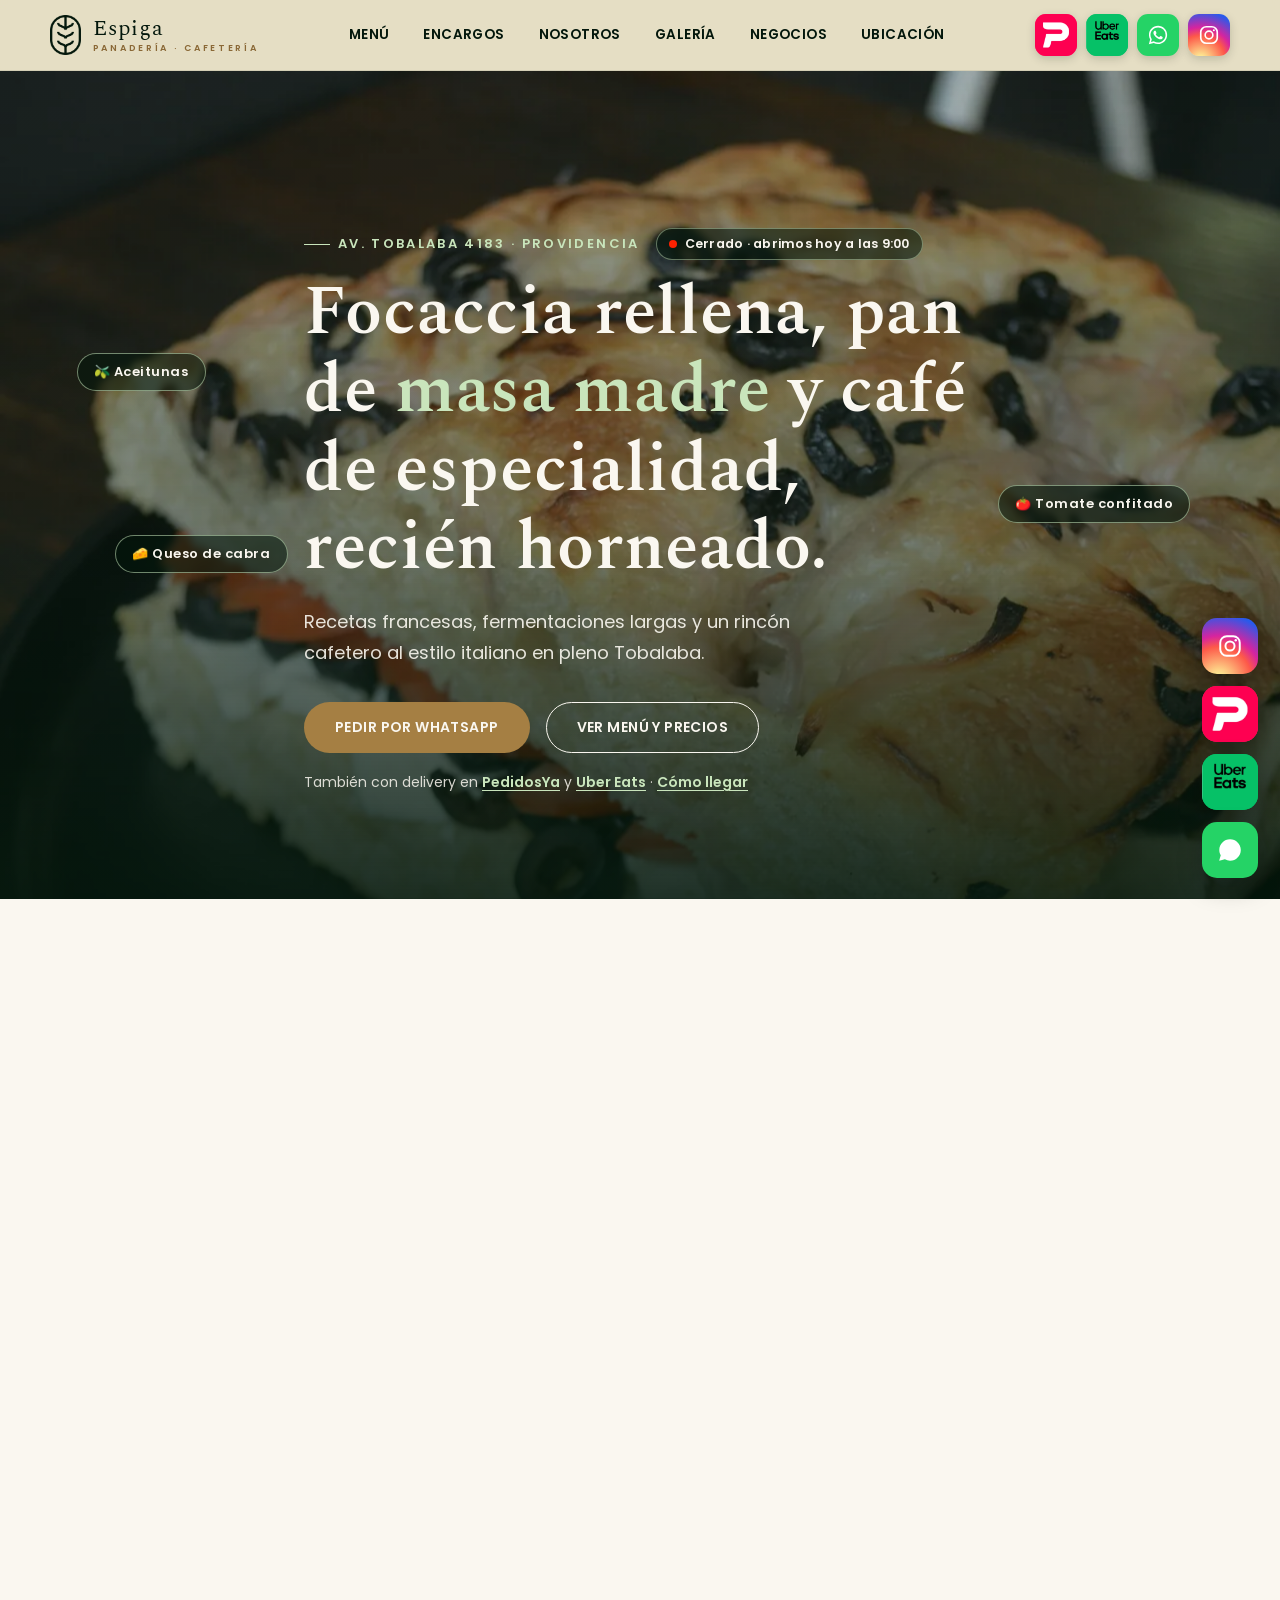
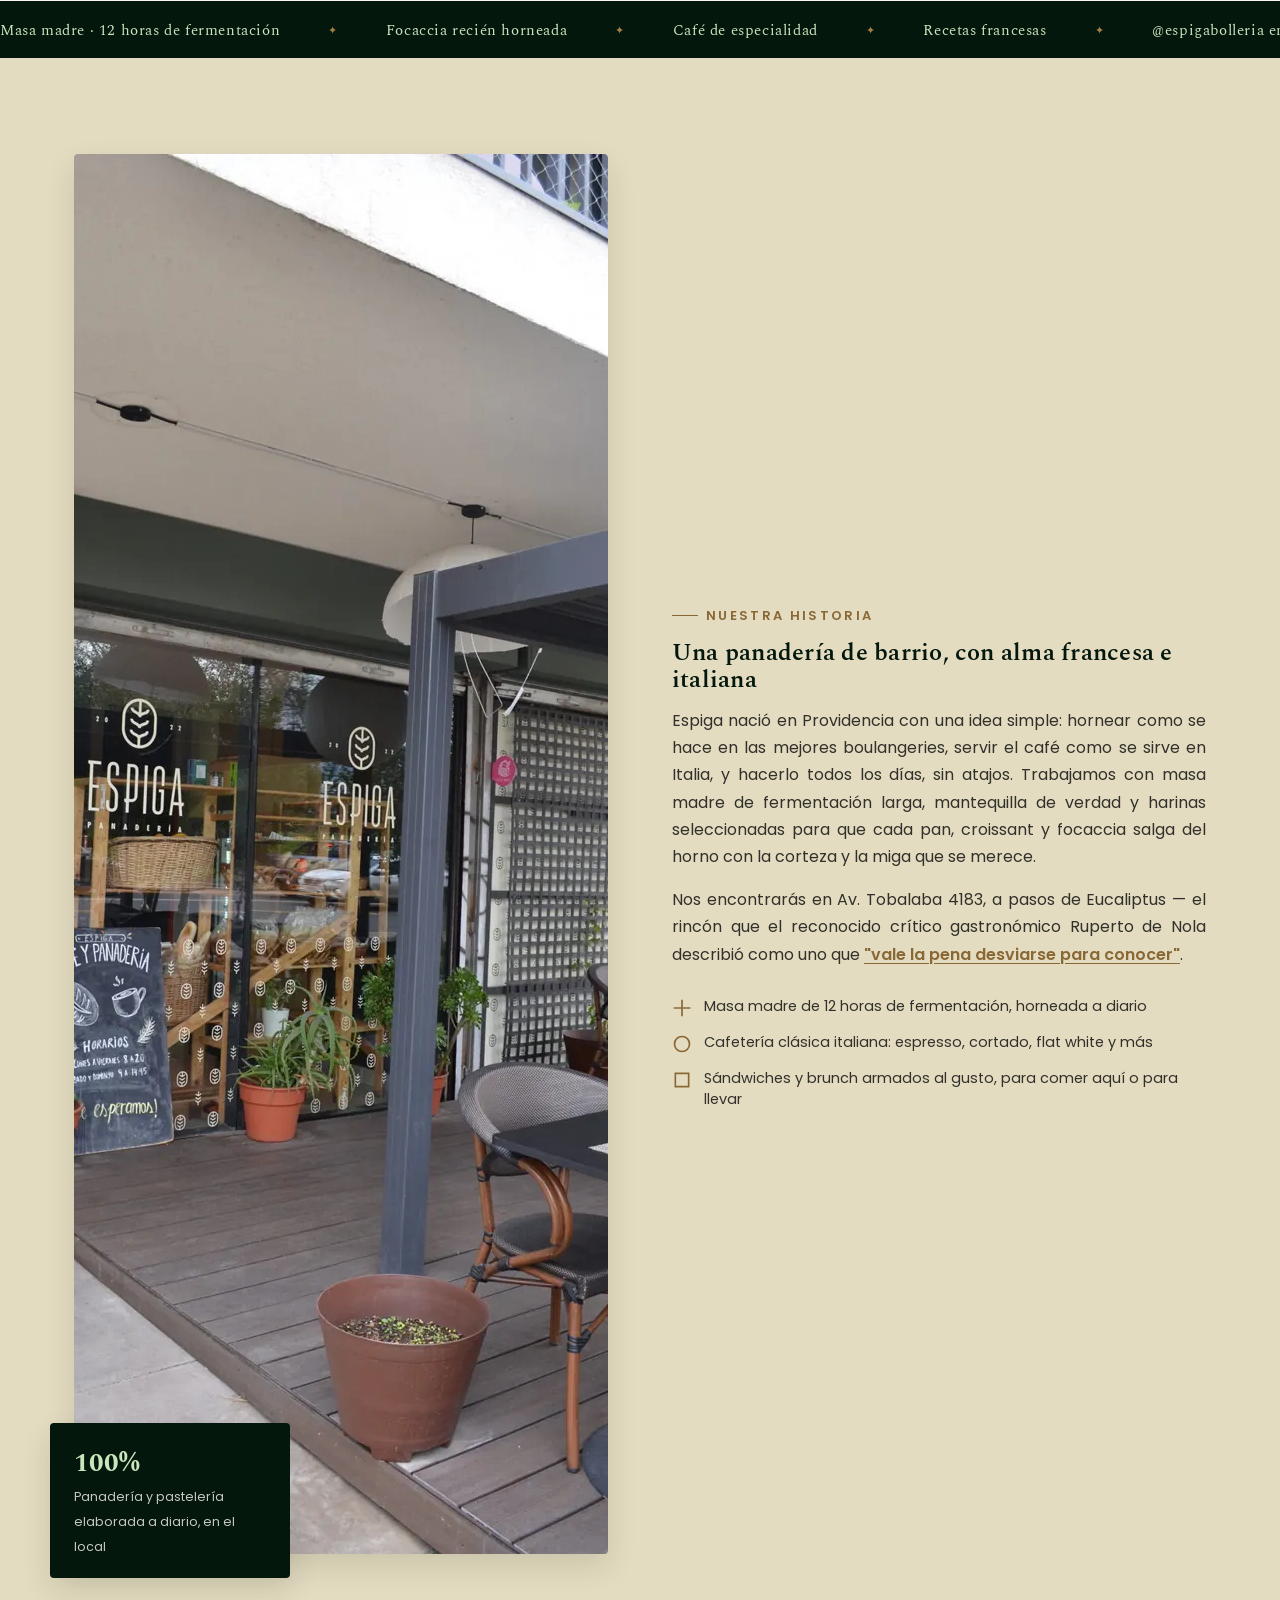
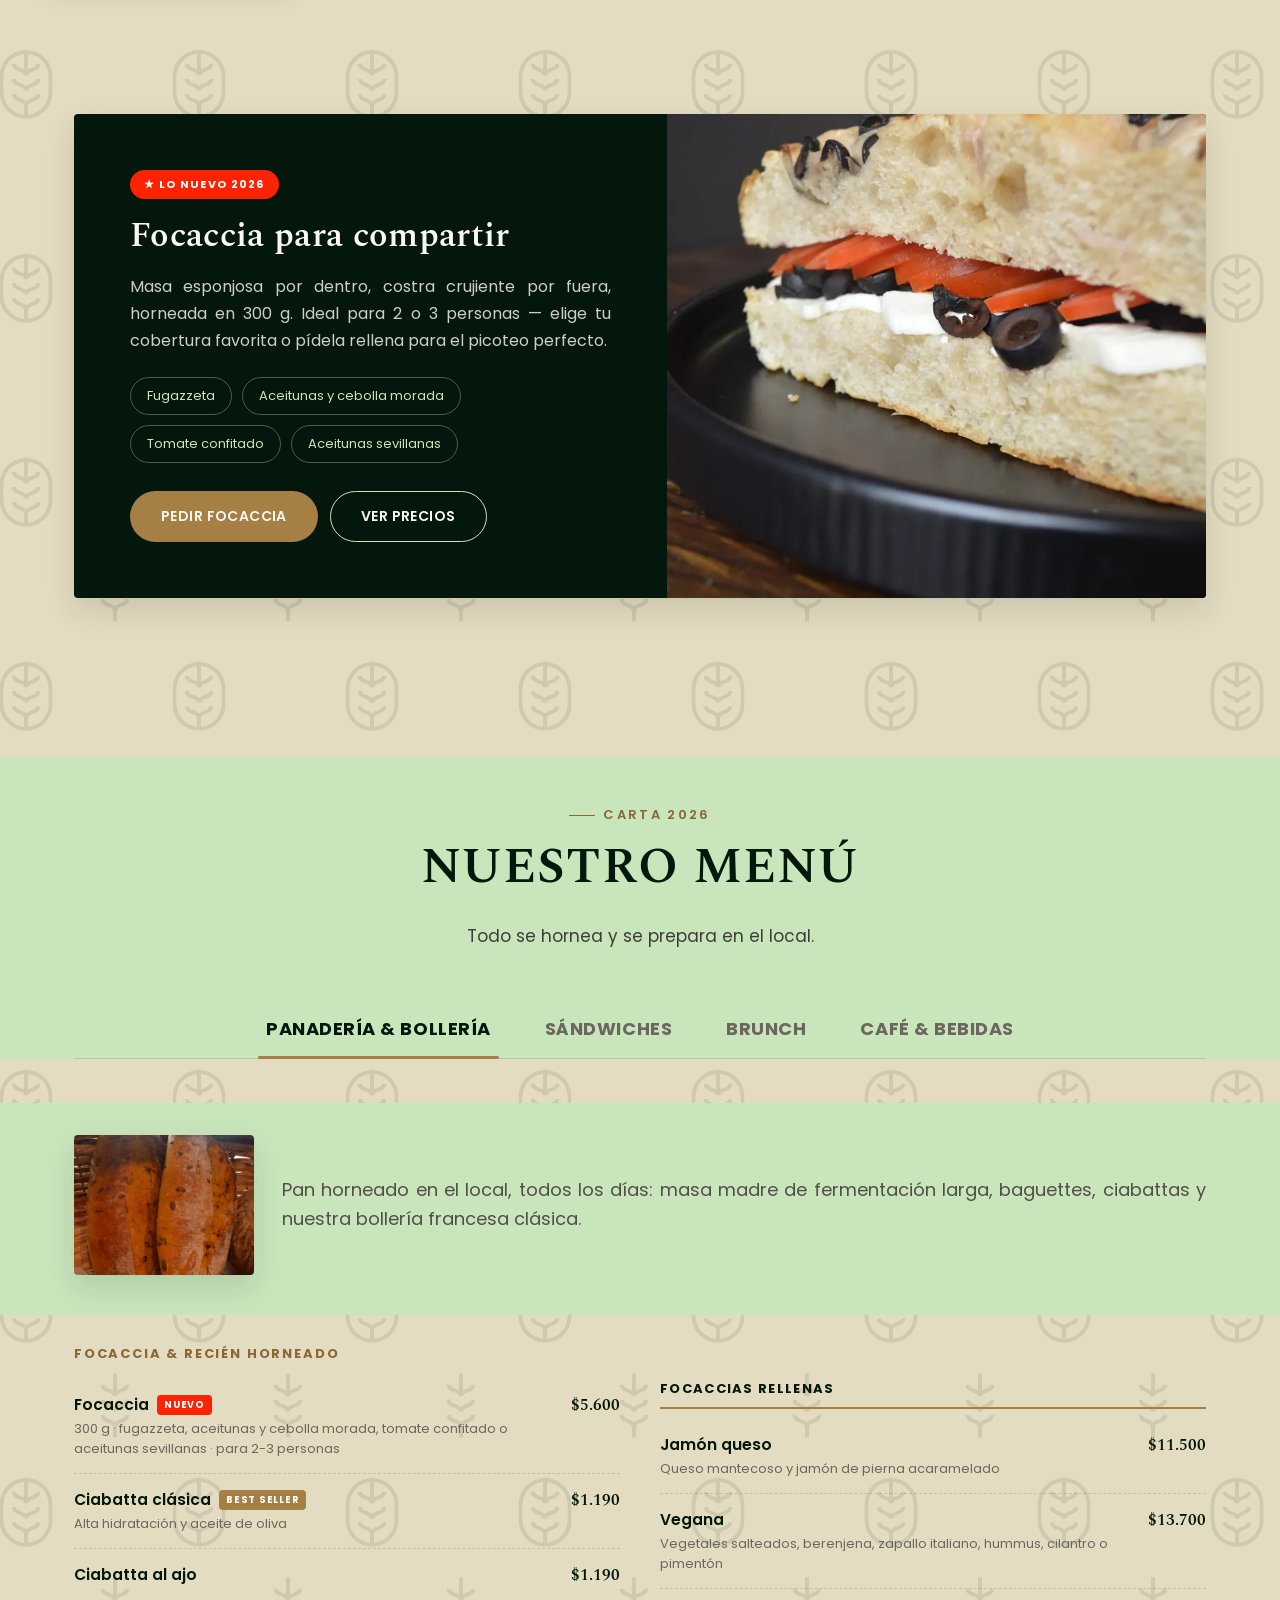
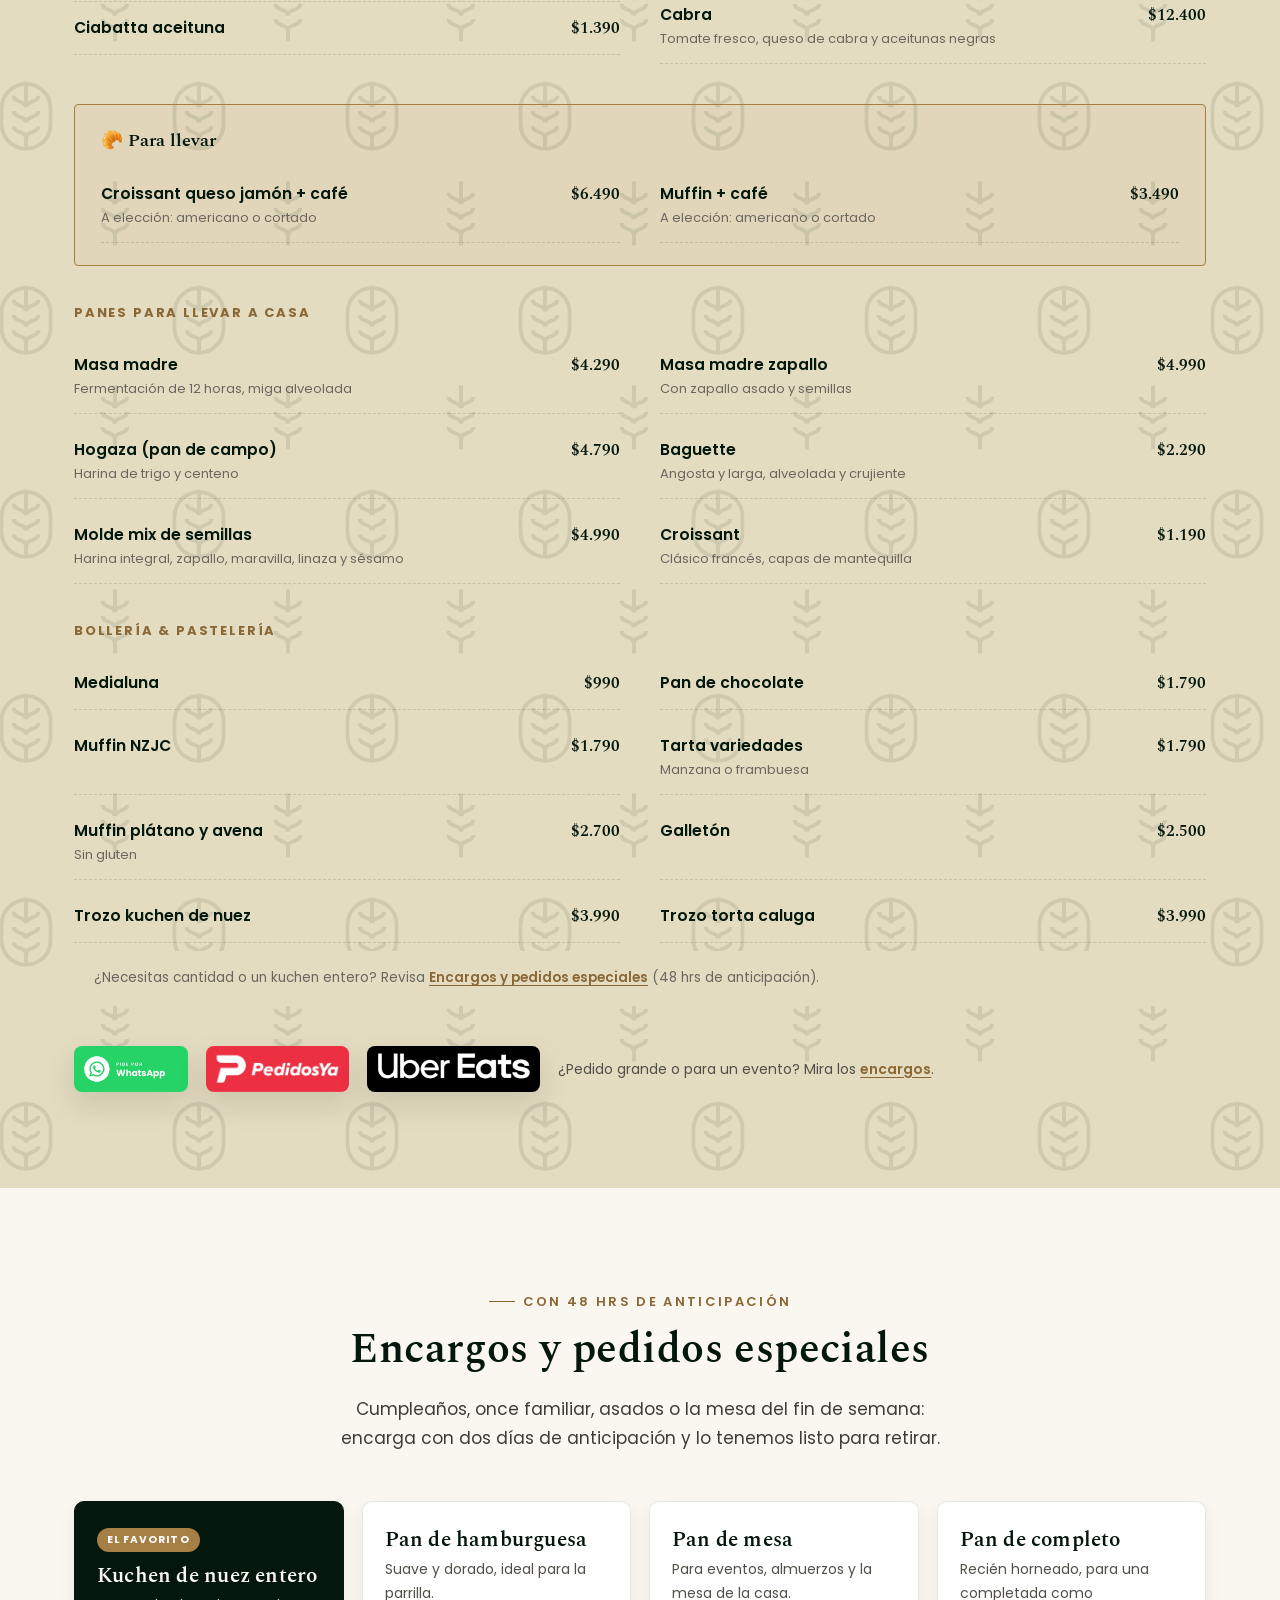
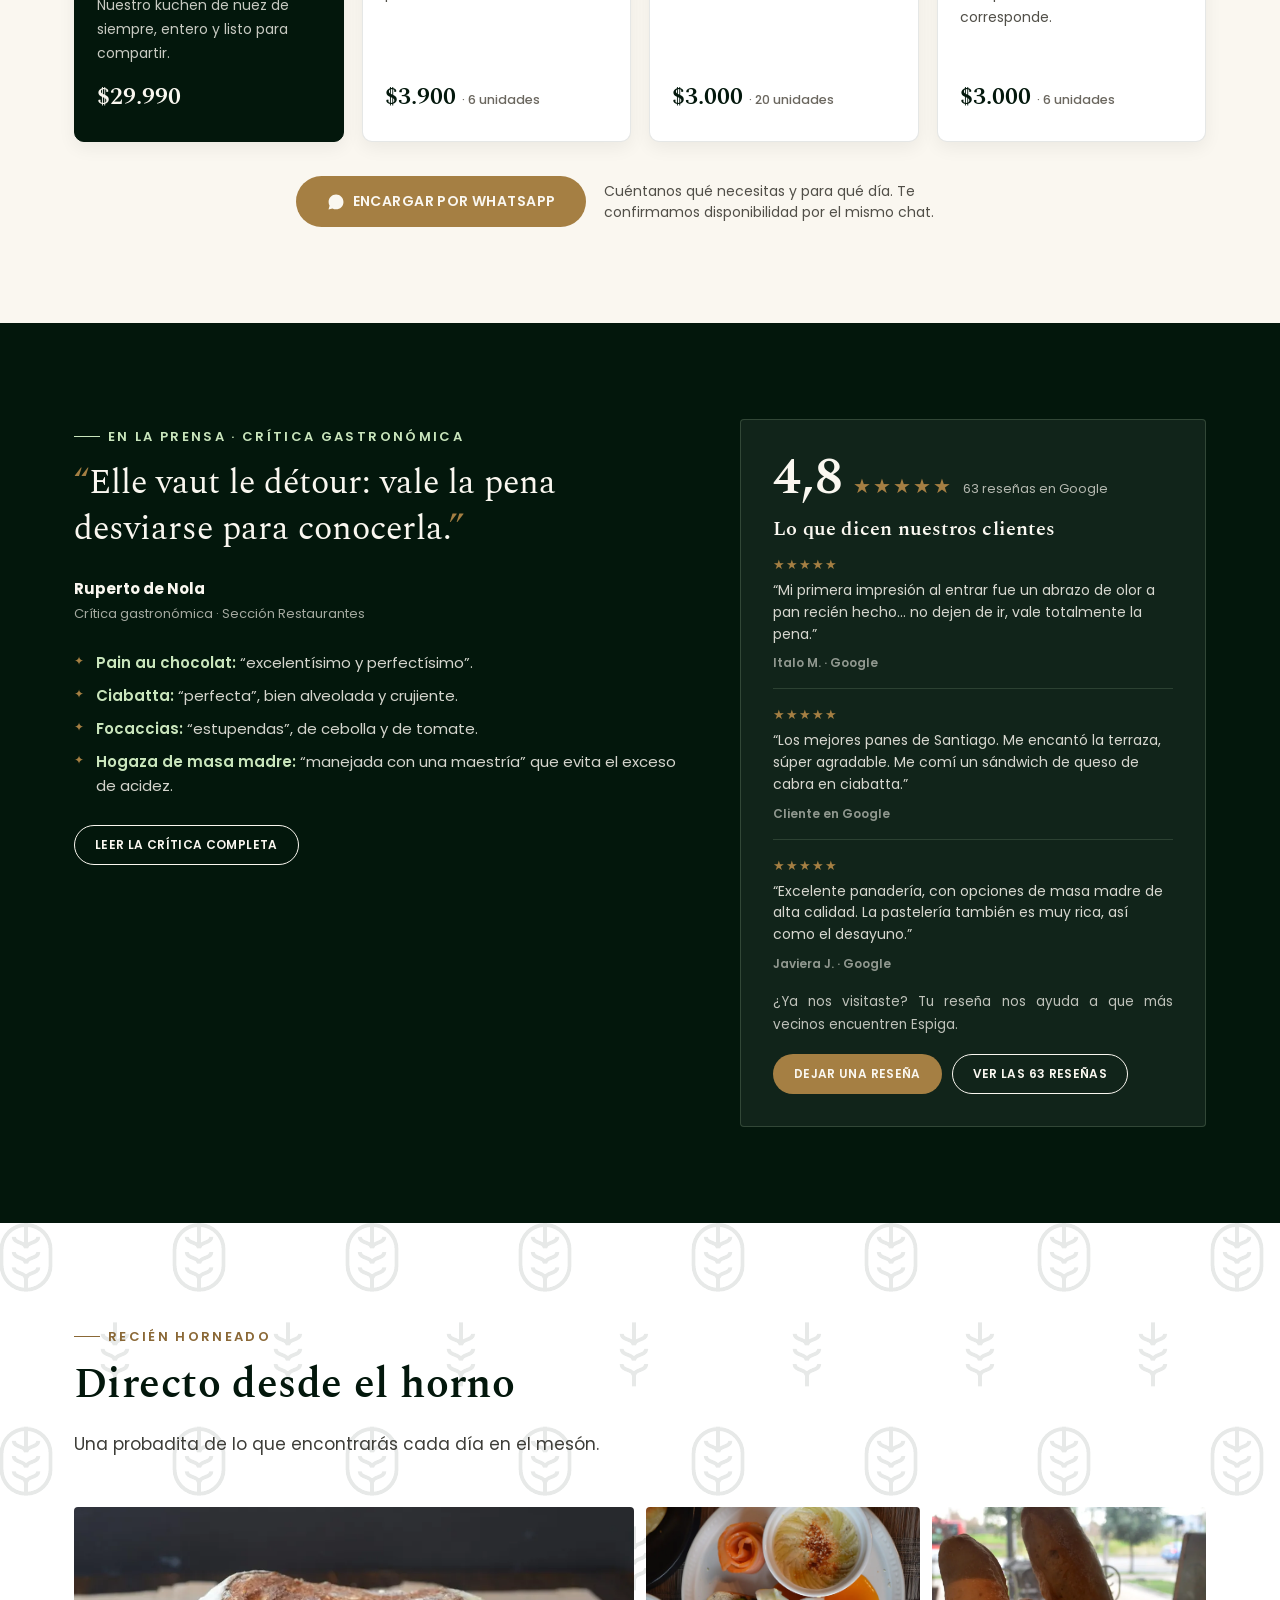
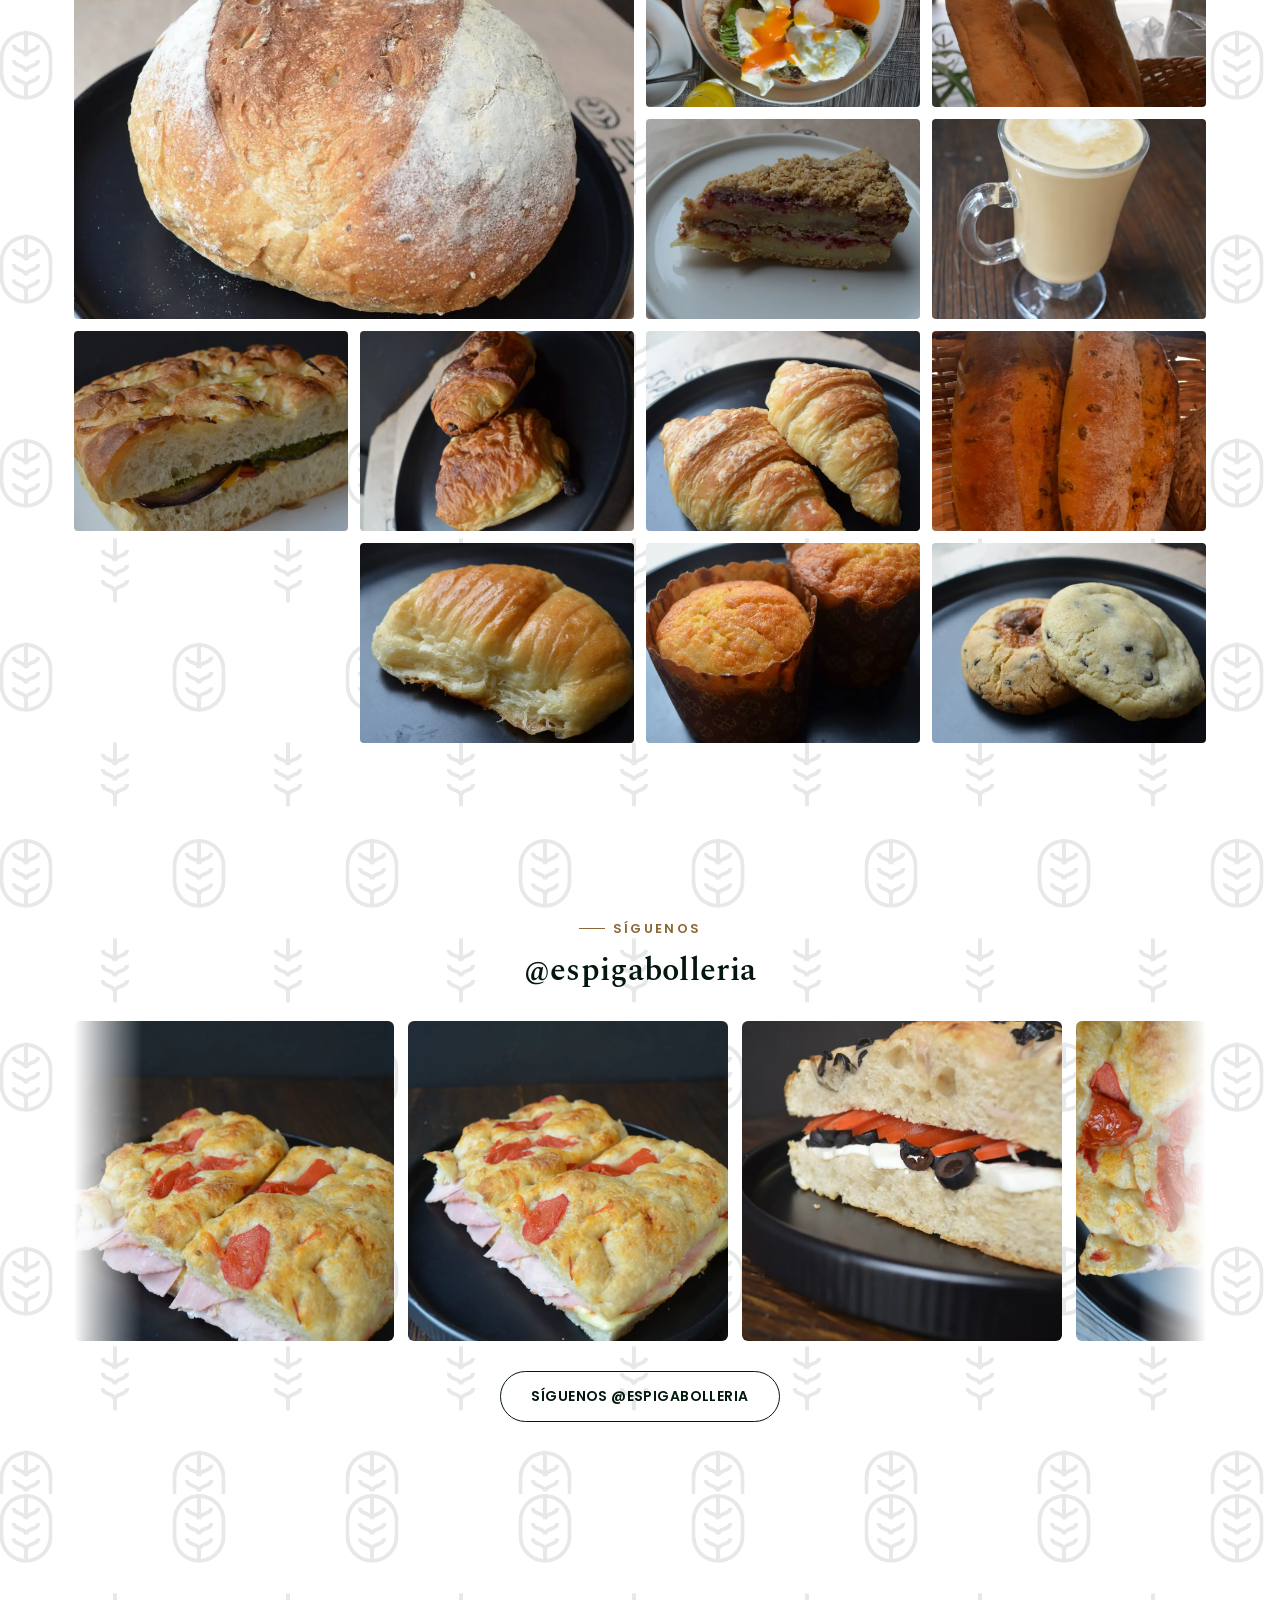
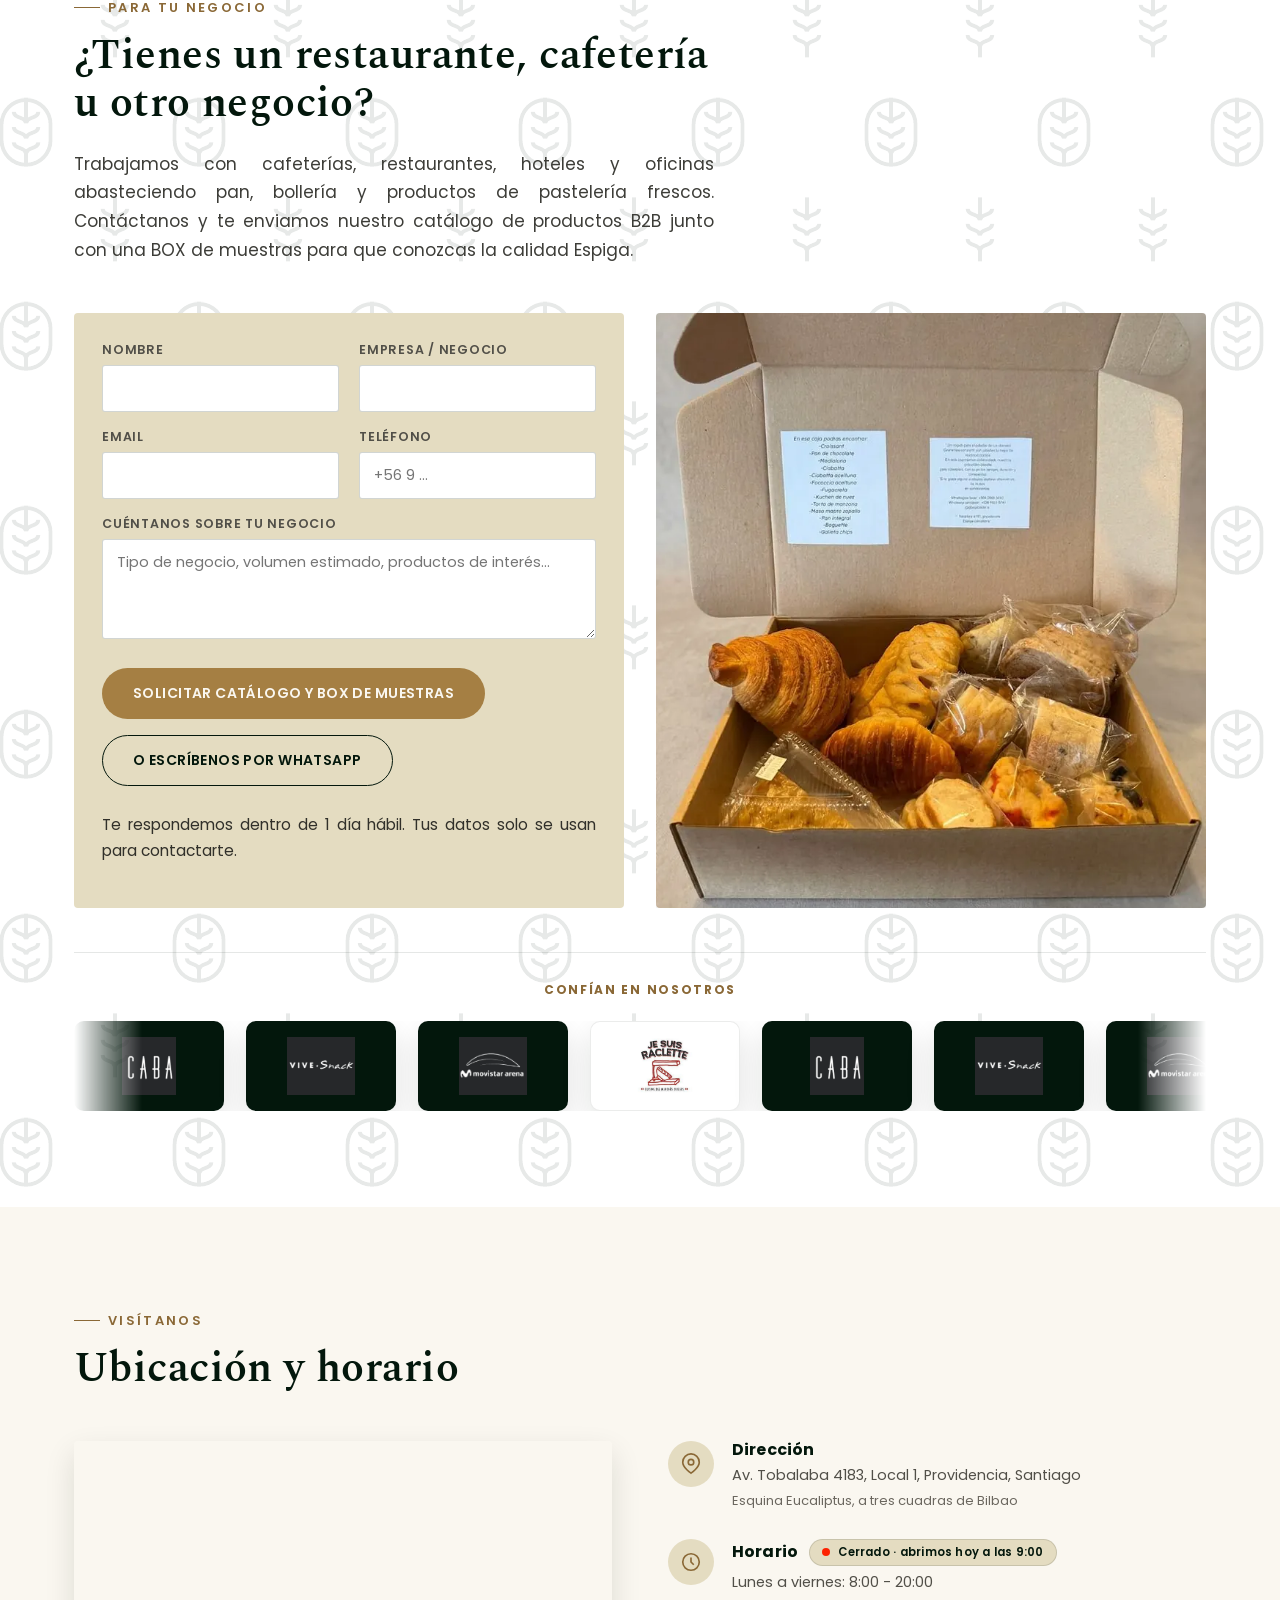
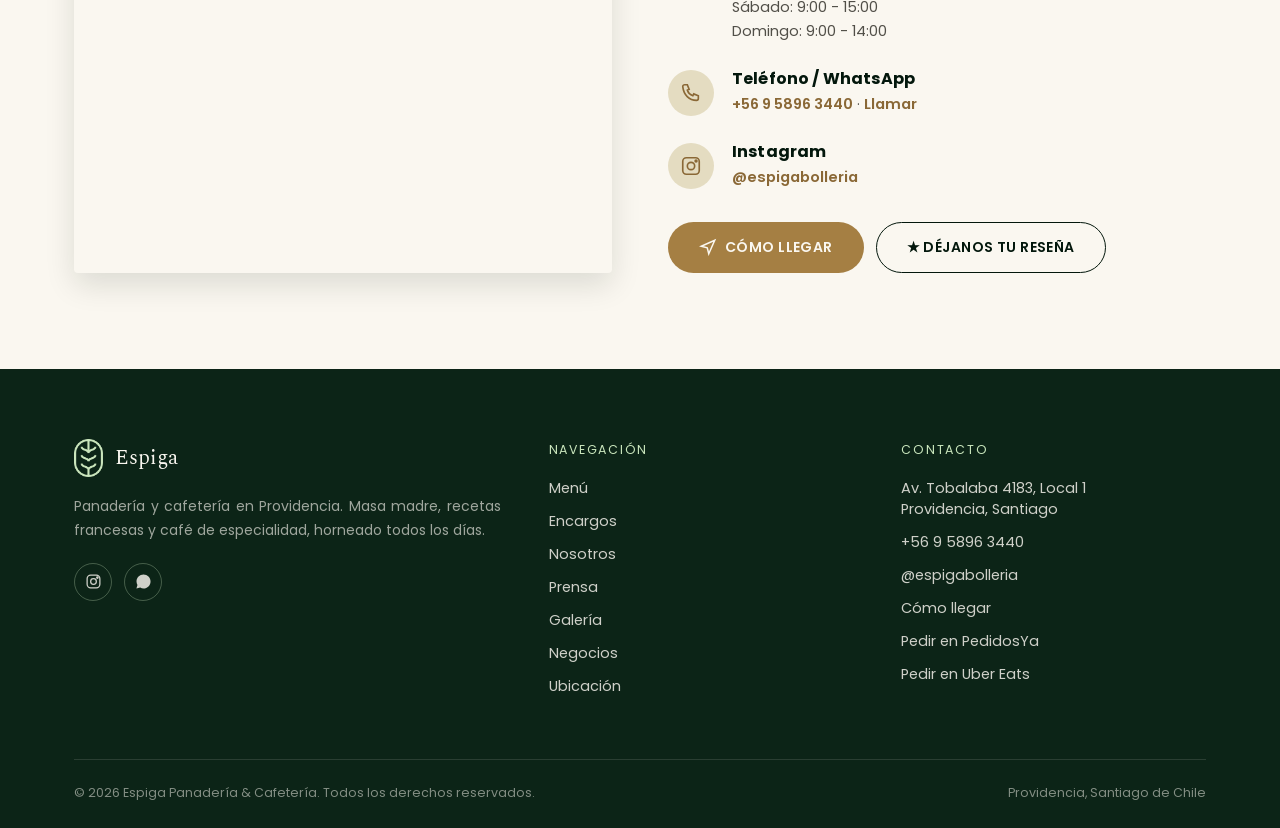
==== commit 750d895d: "SEO: jerarquía de títulos, title/description más cortos, texto del kuchen y dimensiones de imágenes" ====
--- a/index.html
+++ b/index.html
@@ -21,10 +21,10 @@
 
   <meta charset="UTF-8">
 <meta name="viewport" content="width=device-width, initial-scale=1.0">
-<title>Espiga Panadería &amp; Cafetería en Providencia | Masa madre, focaccia y café</title>
+<title>Espiga Panadería y Cafetería en Providencia | Masa madre</title>
 <link rel="canonical" href="https://espigabolleria.cl/">
 <meta name="theme-color" content="#03170c">
-<meta name="description" content="Espiga Panadería y Cafetería en Av. Tobalaba 4183, Providencia. Masa madre, recetas francesas, focaccia, croissants y café de especialidad. Pide por WhatsApp, PedidosYa o Uber Eats.">
+<meta name="description" content="Panadería y cafetería en Av. Tobalaba 4183, Providencia: masa madre, focaccia rellena, croissants y café de especialidad. Pide por WhatsApp o delivery.">
 
 <link rel="icon" type="image/png" href="assets/img/favicon.png">
 <link rel="apple-touch-icon" href="assets/img/favicon.png">
@@ -32,7 +32,7 @@
 <link rel="preconnect" href="https://fonts.googleapis.com">
 <link rel="preconnect" href="https://fonts.gstatic.com" crossorigin>
 <link href="https://fonts.googleapis.com/css2?family=Spectral:wght@400;500;600;700&family=Poppins:wght@400;500;600;700&display=swap" rel="stylesheet">
-<link rel="stylesheet" href="css/style.css?v=3">
+<link rel="stylesheet" href="css/style.css?v=4">
 
 <!-- Open Graph / redes sociales -->
 <meta property="og:title" content="Espiga Panadería &amp; Cafetería — Providencia">
@@ -59,7 +59,7 @@
   "name": "Espiga Panadería & Cafetería",
   "alternateName": ["Espiga Bollería", "Espiga"],
   "url": "https://espigabolleria.cl/",
-  "image": ["https://espigabolleria.cl/assets/img/og-espiga.jpg", "https://espigabolleria.cl/assets/img/g1-fachada.jpg"],
+  "image": ["https://espigabolleria.cl/assets/img/og-espiga.jpg", "https://espigabolleria.cl/assets/img/g1-fachada.webp", "https://espigabolleria.cl/assets/img/hero-ciabatta-aceituna.webp"],
   "logo": "https://espigabolleria.cl/assets/img/isotipo-dark.png",
   "description": "Panadería y cafetería de barrio en Providencia: masa madre de fermentación larga, recetas francesas, focaccia rellena, croissants y café de especialidad.",
   "telephone": "+56958963440",
@@ -223,10 +223,10 @@
       <div class="feature-banner-img">
         <div class="photo-slider" data-interval="3800" data-shuffle="true">
           <div class="photo-slider-track">
-            <img src="assets/img/banner-focaccia-vegana.webp" alt="Focaccia vegana rellena Espiga" loading="lazy">
-            <img src="assets/img/banner-focaccia.webp" alt="Focaccia con aceitunas, tomate y mozzarella Espiga" loading="lazy">
-            <img src="assets/img/focaccia-scrub-3.webp" alt="Focaccia rellena de jamón y queso Espiga" loading="lazy">
-            <img src="assets/img/g6-focaccia-vegana.webp" alt="Focaccia vegana con pesto y berenjena" loading="lazy">
+            <img width="1400" height="927" src="assets/img/banner-focaccia-vegana.webp" alt="Focaccia vegana rellena Espiga" loading="lazy">
+            <img width="927" height="1400" src="assets/img/banner-focaccia.webp" alt="Focaccia con aceitunas, tomate y mozzarella Espiga" loading="lazy">
+            <img width="927" height="1400" src="assets/img/focaccia-scrub-3.webp" alt="Focaccia rellena de jamón y queso Espiga" loading="lazy">
+            <img width="927" height="1400" src="assets/img/g6-focaccia-vegana.webp" alt="Focaccia vegana con pesto y berenjena" loading="lazy">
           </div>
         </div>
       </div>
@@ -261,7 +261,7 @@
         </div>
 
         <div class="menu-group">
-          <h4>Focaccia &amp; recién horneado</h4>
+          <h3>Focaccia &amp; recién horneado</h3>
           <div class="menu-split">
             <div class="menu-col">
               <div class="menu-item"><div><div class="menu-item-name">Focaccia <span class="menu-new-tag">Nuevo</span></div><div class="menu-item-desc">300 g · fugazzeta, aceitunas y cebolla morada, tomate confitado o aceitunas sevillanas · para 2-3 personas</div></div><div class="menu-item-price">$5.600</div></div>
@@ -289,7 +289,7 @@
         </div>
 
         <div class="menu-group">
-          <h4>Panes para llevar a casa</h4>
+          <h3>Panes para llevar a casa</h3>
           <div class="menu-grid">
             <div class="menu-item"><div><div class="menu-item-name">Masa madre</div><div class="menu-item-desc">Fermentación de 12 horas, miga alveolada</div></div><div class="menu-item-price">$4.290</div></div>
             <div class="menu-item"><div><div class="menu-item-name">Masa madre zapallo</div><div class="menu-item-desc">Con zapallo asado y semillas</div></div><div class="menu-item-price">$4.990</div></div>
@@ -301,7 +301,7 @@
         </div>
 
         <div class="menu-group">
-          <h4>Bollería &amp; pastelería</h4>
+          <h3>Bollería &amp; pastelería</h3>
           <div class="menu-grid">
             <div class="menu-item"><div><div class="menu-item-name">Medialuna</div></div><div class="menu-item-price">$990</div></div>
             <div class="menu-item"><div><div class="menu-item-name">Pan de chocolate</div></div><div class="menu-item-price">$1.790</div></div>
@@ -323,7 +323,7 @@
           <p>Arma tu sándwich a tu gusto: elige el pan, tu relleno favorito y suma los extras que quieras.</p>
         </div>
         <div class="menu-group">
-          <h4>Arma tu sándwich — elige el pan</h4>
+          <h3>Arma tu sándwich — elige el pan</h3>
           <div class="menu-grid">
             <div class="menu-item"><div><div class="menu-item-name">Ciabatta / al ajo</div></div><div class="menu-item-price">$1.190</div></div>
             <div class="menu-item"><div><div class="menu-item-name">Ciabatta aceituna</div></div><div class="menu-item-price">$1.390</div></div>
@@ -332,7 +332,7 @@
           </div>
         </div>
         <div class="menu-group">
-          <h4>Y tu relleno favorito</h4>
+          <h3>Y tu relleno favorito</h3>
           <div class="menu-grid">
             <div class="menu-item"><div><div class="menu-item-name">Jamón queso</div><div class="menu-item-desc">Queso mantecoso y jamón de pierna acaramelado</div></div><div class="menu-item-price">$5.000</div></div>
             <div class="menu-item"><div><div class="menu-item-name">Cabra</div><div class="menu-item-desc">Tomate fresco, queso de cabra y aceitunas negras</div></div><div class="menu-item-price">$5.800</div></div>
@@ -342,7 +342,7 @@
           </div>
         </div>
         <div class="menu-group">
-          <h4>Extras</h4>
+          <h3>Extras</h3>
           <div class="menu-grid">
             <div class="menu-item"><div><div class="menu-item-name">Queso, tomate o palta</div></div><div class="menu-item-price">$1.500</div></div>
             <div class="menu-item"><div><div class="menu-item-name">Salmón, roastbeef o jamón acaramelado</div></div><div class="menu-item-price">$2.000</div></div>
@@ -358,7 +358,7 @@
           <p>Disponible hasta las 13:00 hrs. Todos los brunch incluyen tu café favorito y un shot de jugo de naranja 100% natural.</p>
         </div>
         <div class="menu-group">
-          <h4>Brunch</h4>
+          <h3>Brunch</h3>
           <div class="menu-grid">
             <div class="menu-item"><div><div class="menu-item-name">Brunch tradicional</div><div class="menu-item-desc">Mix de tostadas, mantequilla, mermelada, huevos con jamón o palta, más medialuna y café</div></div><div class="menu-item-price">$10.200</div></div>
             <div class="menu-item"><div><div class="menu-item-name">Pochito</div><div class="menu-item-desc">2 huevos pochados, tostón de hogaza, salmón ahumado, palta, aderezos, hummus + pan de chocolate y café</div></div><div class="menu-item-price">$12.900</div></div>
@@ -374,7 +374,7 @@
           <p>Cafetería clásica italiana: espresso, cortado, flat white y nuestros "secretos de la casa".</p>
         </div>
         <div class="menu-group">
-          <h4>Café</h4>
+          <h3>Café</h3>
           <div class="menu-grid">
             <div class="menu-item"><div><div class="menu-item-name">Espresso</div></div><div class="menu-item-price">$1.900</div></div>
             <div class="menu-item"><div><div class="menu-item-name">Lungo</div></div><div class="menu-item-price">$2.000</div></div>
@@ -387,7 +387,7 @@
           </div>
         </div>
         <div class="menu-group">
-          <h4>Secretos de la casa</h4>
+          <h3>Secretos de la casa</h3>
           <div class="menu-grid">
             <div class="menu-item"><div><div class="menu-item-name">Espresso naranja</div></div><div class="menu-item-price">$3.100</div></div>
             <div class="menu-item"><div><div class="menu-item-name">Caramel macchiato</div></div><div class="menu-item-price">$4.500</div></div>
@@ -395,7 +395,7 @@
           </div>
         </div>
         <div class="menu-group">
-          <h4>Bebidas</h4>
+          <h3>Bebidas</h3>
           <div class="menu-grid">
             <div class="menu-item"><div><div class="menu-item-name">Matcha latte</div></div><div class="menu-item-price">$5.900</div></div>
             <div class="menu-item"><div><div class="menu-item-name">Chai latte</div></div><div class="menu-item-price">$5.200</div></div>
@@ -433,7 +433,7 @@
       <article class="encargo-card encargo-card--destacado">
         <span class="encargo-badge">El favorito</span>
         <h3>Kuchen de nuez entero</h3>
-        <p>El mismo kuchen que elogió la crítica, entero para compartir.</p>
+        <p>Nuestro kuchen de nuez de siempre, entero y listo para compartir.</p>
         <div class="encargo-price"><span data-price-key="encargos|Kuchen de nuez entero">$29.990</span></div>
       </article>
       <article class="encargo-card">
@@ -464,6 +464,7 @@
   <div class="container press-grid">
     <div>
       <div class="eyebrow">En la prensa · Crítica gastronómica</div>
+      <h2 class="visually-hidden">Prensa y reseñas de Espiga</h2>
       <blockquote class="press-quote">Elle vaut le détour: vale la pena desviarse para conocerla.</blockquote>
       <div class="press-source">
         <div>
@@ -485,7 +486,7 @@
         <span class="stars" aria-hidden="true">★★★★★</span>
         <span class="google-label">63 reseñas en Google</span>
       </div>
-      <h4>Lo que dicen nuestros clientes</h4>
+      <h3 class="google-reviews-title">Lo que dicen nuestros clientes</h3>
       <ul class="google-reviews">
         <li>
           <span class="stars" aria-label="5 de 5 estrellas">★★★★★</span>
@@ -522,12 +523,12 @@
     </div>
     <div class="gallery-grid">
       <a class="g-big" href="assets/img/g7-pan-campo.webp" target="_blank" rel="noopener"><img src="assets/img/g7-pan-campo.webp" width="927" height="1400" decoding="async" alt="Pan de campo recién horneado Espiga" loading="lazy"></a>
-      <a href="assets/img/g2-pochito.webp" target="_blank" rel="noopener"><img src="assets/img/g2-pochito.webp" width="927" height="1400" decoding="async" alt="Pochito: brunch con huevos pochados y palta" loading="lazy"></a>
+      <a href="assets/img/g2-pochito.webp" target="_blank" rel="noopener"><img width="1400" height="927" src="assets/img/g2-pochito.webp" decoding="async" alt="Pochito: brunch con huevos pochados y palta" loading="lazy"></a>
       <a href="assets/img/g3-baguettes.webp" target="_blank" rel="noopener"><img src="assets/img/g3-baguettes.webp" width="927" height="1400" decoding="async" alt="Baguettes recién horneadas" loading="lazy"></a>
       <a href="assets/img/g4-kuchen.webp" target="_blank" rel="noopener"><img src="assets/img/g4-kuchen.webp" width="927" height="1400" decoding="async" alt="Kuchen de frambuesa Espiga" loading="lazy"></a>
       <a href="assets/img/g5-latte.webp" target="_blank" rel="noopener"><img src="assets/img/g5-latte.webp" width="927" height="1400" decoding="async" alt="Latte con latte art en Espiga" loading="lazy"></a>
       <a href="assets/img/g6-focaccia-vegana.webp" target="_blank" rel="noopener"><img src="assets/img/g6-focaccia-vegana.webp" width="927" height="1400" decoding="async" alt="Focaccia vegana con pesto y berenjena" loading="lazy"></a>
-      <a href="assets/img/about-croissants.webp" target="_blank" rel="noopener"><img src="assets/img/about-croissants.webp" width="927" height="1400" decoding="async" alt="Croissants recién horneados Espiga" loading="lazy"></a>
+      <a href="assets/img/about-croissants.webp" target="_blank" rel="noopener"><img width="1400" height="927" src="assets/img/about-croissants.webp" decoding="async" alt="Croissants recién horneados Espiga" loading="lazy"></a>
       <a href="assets/img/g8-croissants-real.webp" target="_blank" rel="noopener"><img src="assets/img/g8-croissants-real.webp" width="927" height="1400" decoding="async" alt="Croissants recién horneados Espiga" loading="lazy"></a>
       <a href="assets/img/g9-baguettes-cesta.webp" target="_blank" rel="noopener"><img src="assets/img/g9-baguettes-cesta.webp" width="927" height="1400" decoding="async" alt="Baguettes de semillas en canasto Espiga" loading="lazy"></a>
       <a href="assets/img/g10-pan-chocolate.webp" target="_blank" rel="noopener"><img src="assets/img/g10-pan-chocolate.webp" width="927" height="1400" decoding="async" alt="Pan de chocolate trenzado Espiga" loading="lazy"></a>
@@ -649,28 +650,28 @@
         <div class="info-item">
           <div class="ic"><svg viewBox="0 0 24 24" fill="none" stroke="currentColor" stroke-width="1.8"><path d="M21 10c0 6-9 12-9 12s-9-6-9-12a9 9 0 1 1 18 0z"/><circle cx="12" cy="10" r="3"/></svg></div>
           <div>
-            <h4>Dirección</h4>
+            <h3>Dirección</h3>
             <p>Av. Tobalaba 4183, Local 1, Providencia, Santiago<br><span class="info-sub">Esquina Eucaliptus, a tres cuadras de Bilbao</span></p>
           </div>
         </div>
         <div class="info-item">
           <div class="ic"><svg viewBox="0 0 24 24" fill="none" stroke="currentColor" stroke-width="1.8"><circle cx="12" cy="12" r="9"/><path d="M12 7v5l3 3"/></svg></div>
           <div>
-            <h4>Horario <span class="open-status open-status--light" data-open-status></span></h4>
+            <h3>Horario <span class="open-status open-status--light" data-open-status></span></h3>
             <p>Lunes a viernes: 8:00 - 20:00<br>S&aacute;bado: 9:00 - 15:00<br>Domingo: 9:00 - 14:00</p>
           </div>
         </div>
         <div class="info-item">
           <div class="ic"><svg viewBox="0 0 24 24" fill="none" stroke="currentColor" stroke-width="1.8"><path d="M3 5c0-1 1-2 2-2h3l2 5-2 1c1 3 3 5 6 6l1-2 5 2v3c0 1-1 2-2 2C10 20 4 14 3 5z"/></svg></div>
           <div>
-            <h4>Teléfono / WhatsApp</h4>
+            <h3>Teléfono / WhatsApp</h3>
             <p><a class="link" href="https://wa.me/56958963440?text=Hola%20Espiga%2C%20quiero%20hacer%20un%20pedido%3A%20" target="_blank" rel="noopener" data-track="whatsapp" data-loc="ubicacion">+56 9 5896 3440</a> · <a class="link" href="tel:+56958963440" data-track="llamar" data-loc="ubicacion">Llamar</a></p>
           </div>
         </div>
         <div class="info-item">
           <div class="ic"><svg viewBox="0 0 24 24" fill="none" stroke="currentColor" stroke-width="1.8"><rect x="3" y="3" width="18" height="18" rx="4"/><circle cx="12" cy="12" r="4"/><circle cx="17.5" cy="6.5" r="1"/></svg></div>
           <div>
-            <h4>Instagram</h4>
+            <h3>Instagram</h3>
             <p><a class="link" href="https://instagram.com/espigabolleria" target="_blank" rel="noopener" data-track="instagram" data-loc="ubicacion">@espigabolleria</a></p>
           </div>
         </div>
@@ -703,7 +704,7 @@
         </div>
       </div>
       <div>
-        <h5>Navegación</h5>
+        <p class="footer-heading">Navegación</p>
         <ul>
           <li><a href="#menu">Menú</a></li>
           <li><a href="#encargos">Encargos</a></li>
@@ -715,7 +716,7 @@
         </ul>
       </div>
       <div>
-        <h5>Contacto</h5>
+        <p class="footer-heading">Contacto</p>
         <ul>
           <li>Av. Tobalaba 4183, Local 1<br>Providencia, Santiago</li>
           <li><a href="https://wa.me/56958963440?text=Hola%20Espiga%2C%20quiero%20hacer%20un%20pedido%3A%20" target="_blank" rel="noopener" data-track="whatsapp" data-loc="footer">+56 9 5896 3440</a></li>
--- a/css/style.css
+++ b/css/style.css
@@ -276,7 +276,7 @@
 @keyframes fadeUp{ from{ opacity:0; transform: translateY(8px);} to{opacity:1; transform:translateY(0);} }
 
 .menu-group{ margin-bottom: 40px; }
-.menu-group h4{
+.menu-group h4, .menu-group h3{
   font-size:13px; text-transform:uppercase; letter-spacing:.14em; color: var(--gold-dark);
   font-family: var(--font-sans); font-weight:700; margin-bottom: 18px;
 }
@@ -380,7 +380,7 @@
   background: rgba(250,247,240,.06); border:1px solid rgba(201,229,188,.18);
   border-radius: var(--radius); padding: 32px;
 }
-.review-card h4{ color:var(--cream-white); font-size:20px; }
+.review-card h4, .review-card h3{ color:var(--cream-white); font-size:20px; }
 .review-card p{ color: rgba(250,247,240,.75); font-size:14.5px; }
 
 /* ===== Ubicación ===== */
@@ -395,7 +395,7 @@
   display:flex; align-items:center; justify-content:center; flex-shrink:0;
 }
 .info-item .ic svg{ width:22px; height:22px; }
-.info-item h4{ font-size:16px; margin-bottom:4px; font-family: var(--font-sans); font-weight:700; }
+.info-item h4, .info-item h3{ font-size:16px; margin-bottom:4px; font-family: var(--font-sans); font-weight:700; }
 .info-item p{ font-size:14.5px; color:#514f48; margin:0; }
 .info-item a.link{ color: var(--gold-dark); font-weight:600; }
 
@@ -406,7 +406,7 @@
 .footer-brand img{ height:38px; }
 .footer-brand-word{ font-family: var(--font-serif); font-size:21px; color: var(--cream-white); }
 .footer p{ color: rgba(250,247,240,.62); font-size:14px; }
-.site-footer h5{
+.site-footer h5, .site-footer .footer-heading{
   font-family: var(--font-sans); font-size:12.5px; text-transform:uppercase; letter-spacing:.14em;
   color: var(--green-light); margin-bottom:18px;
 }
@@ -800,3 +800,6 @@
 .google-reviews p{ margin: 4px 0 4px; font-size: 14px; line-height:1.55; color: rgba(250,247,240,.85); text-align:left; }
 .review-author{ font-size: 12px; color: rgba(250,247,240,.55); font-weight:600; }
 .review-cta-copy{ font-size: 13.5px !important; margin: 0; }
+
+/* Texto solo para lectores de pantalla y buscadores */
+.visually-hidden{ position:absolute !important; width:1px; height:1px; padding:0; margin:-1px; overflow:hidden; clip:rect(0 0 0 0); white-space:nowrap; border:0; }
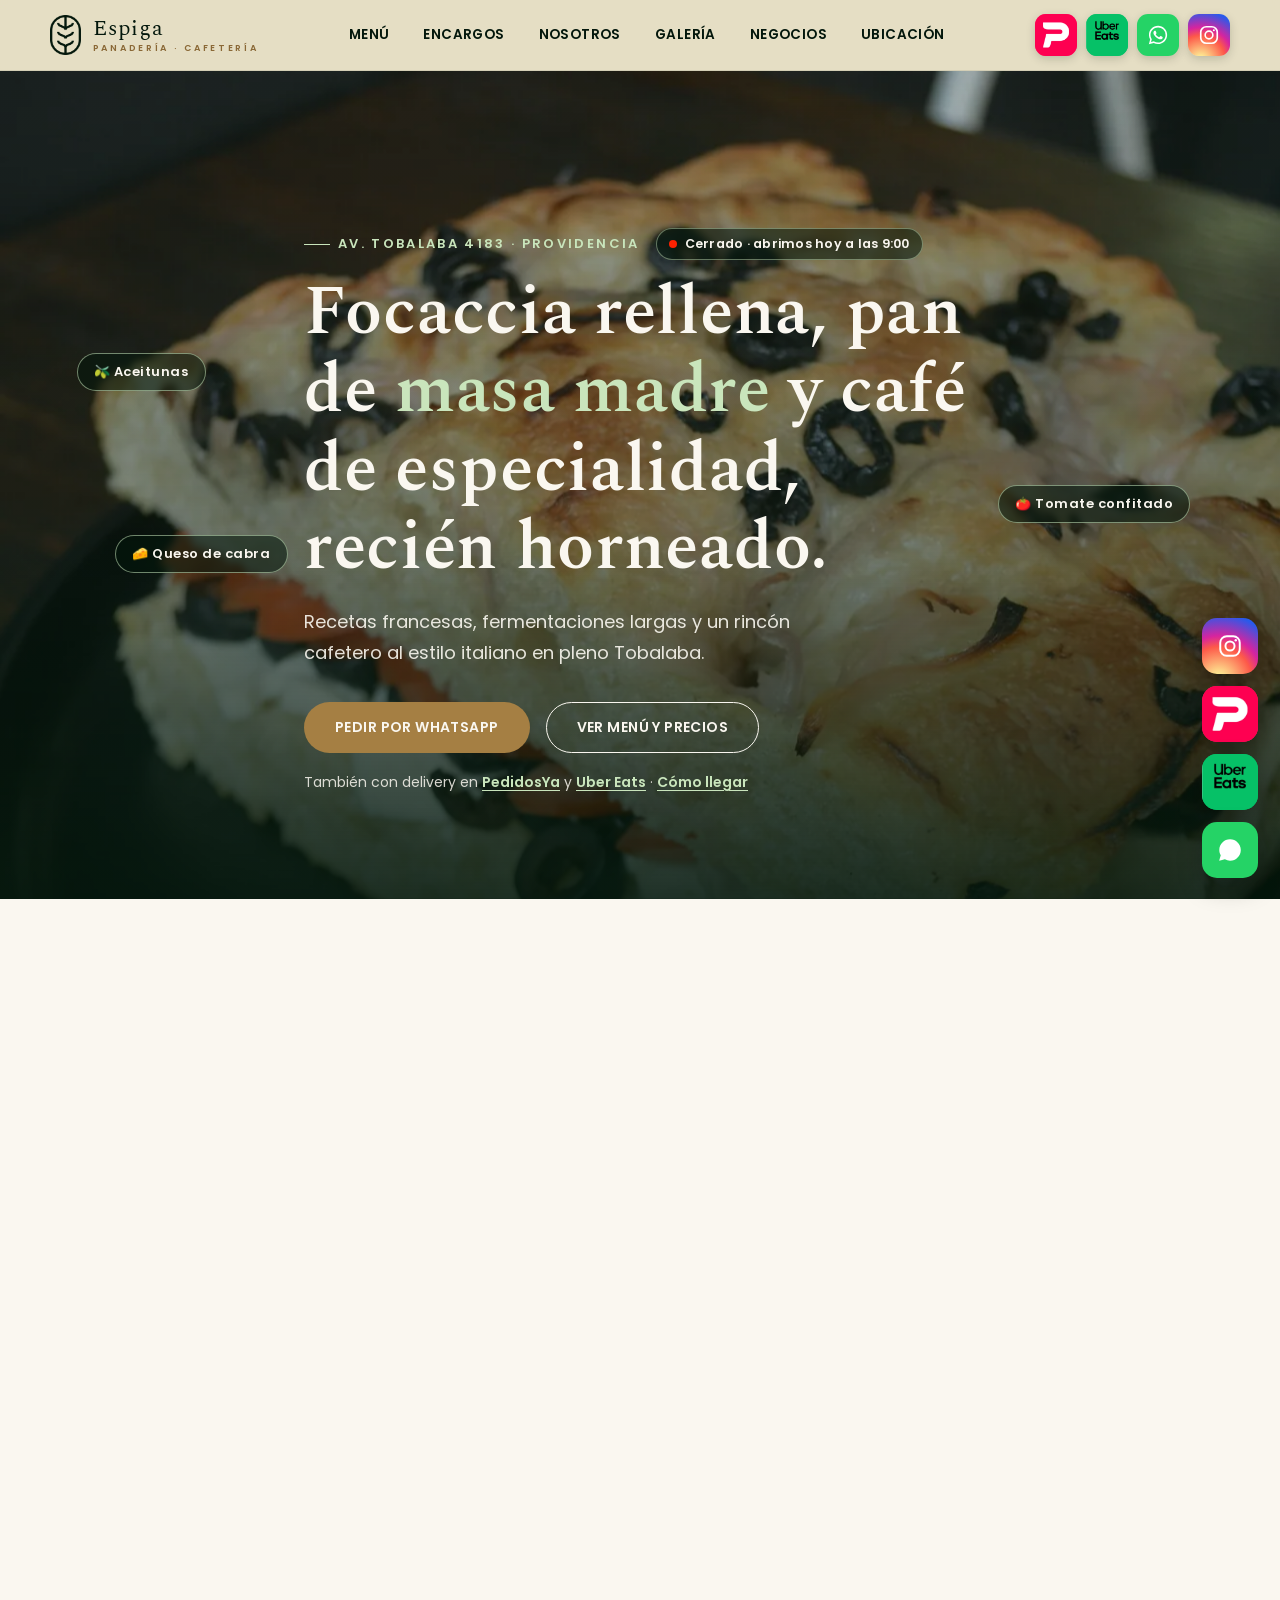
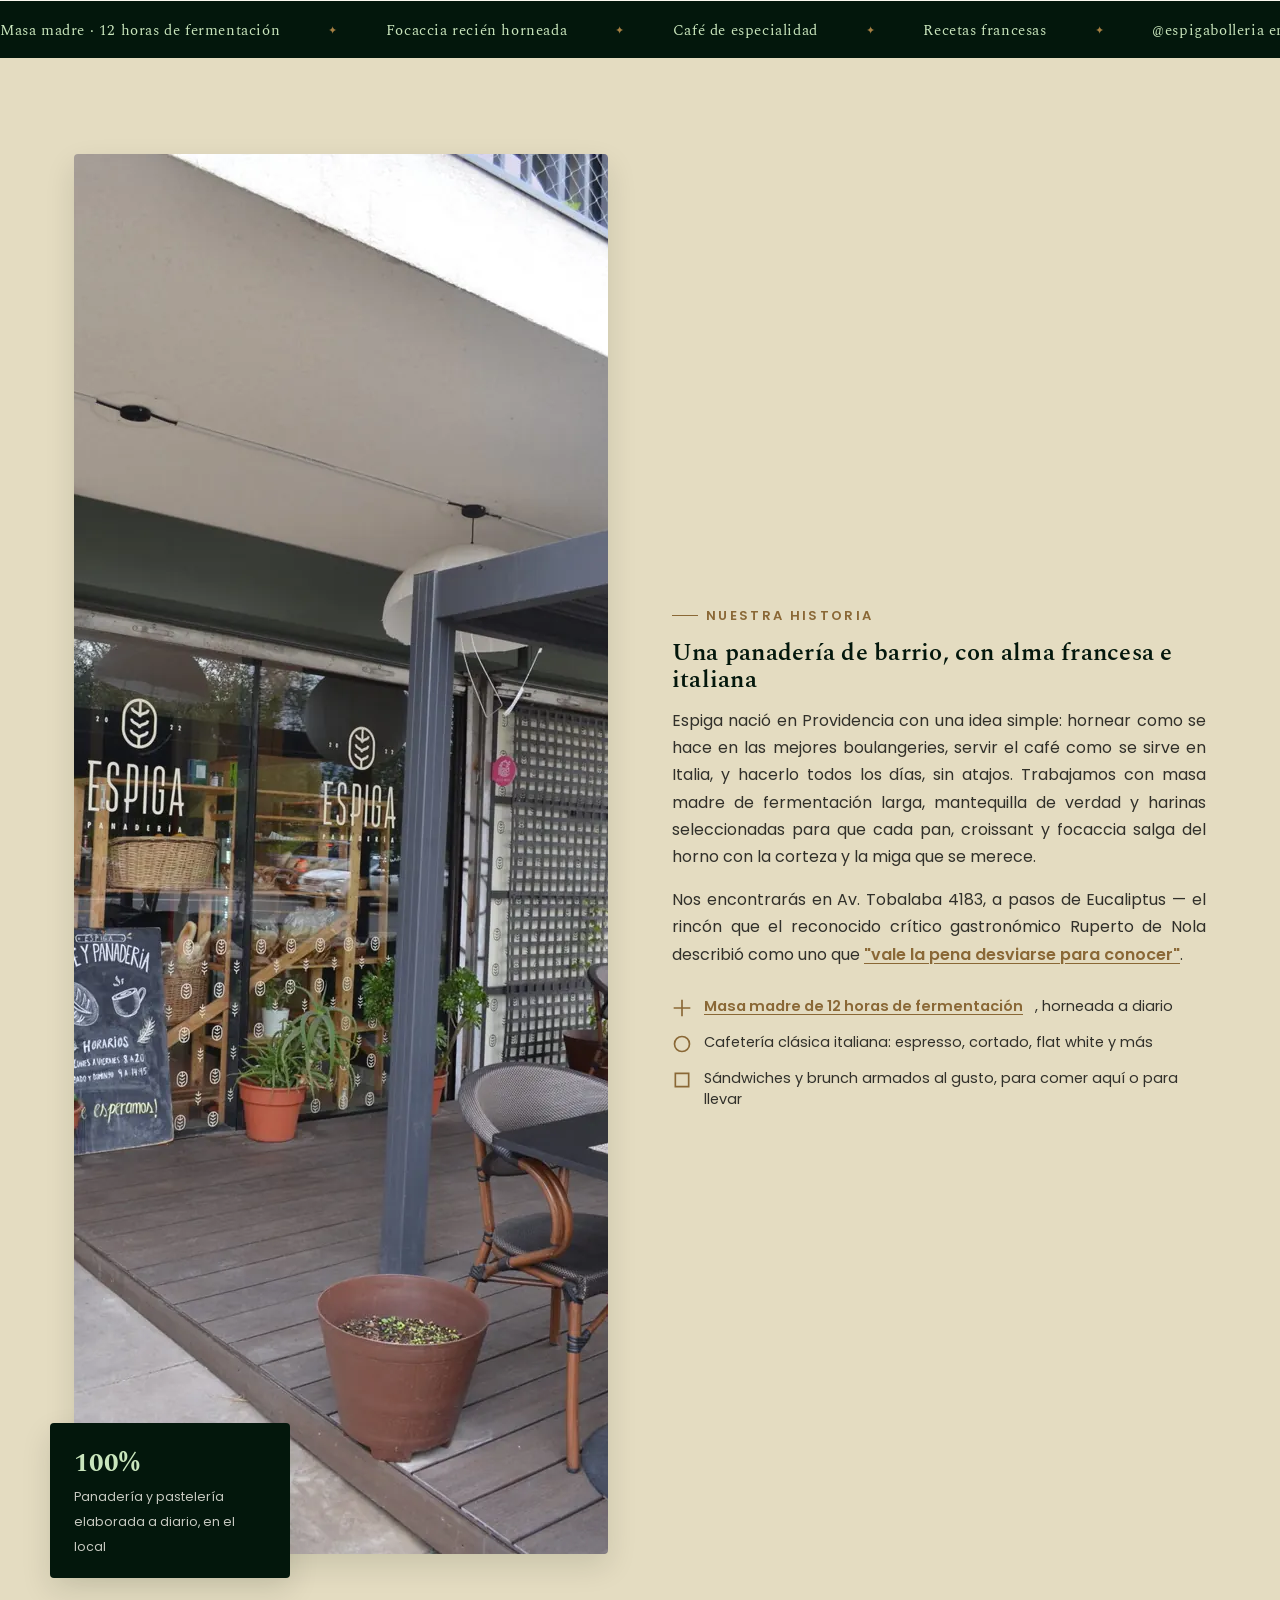
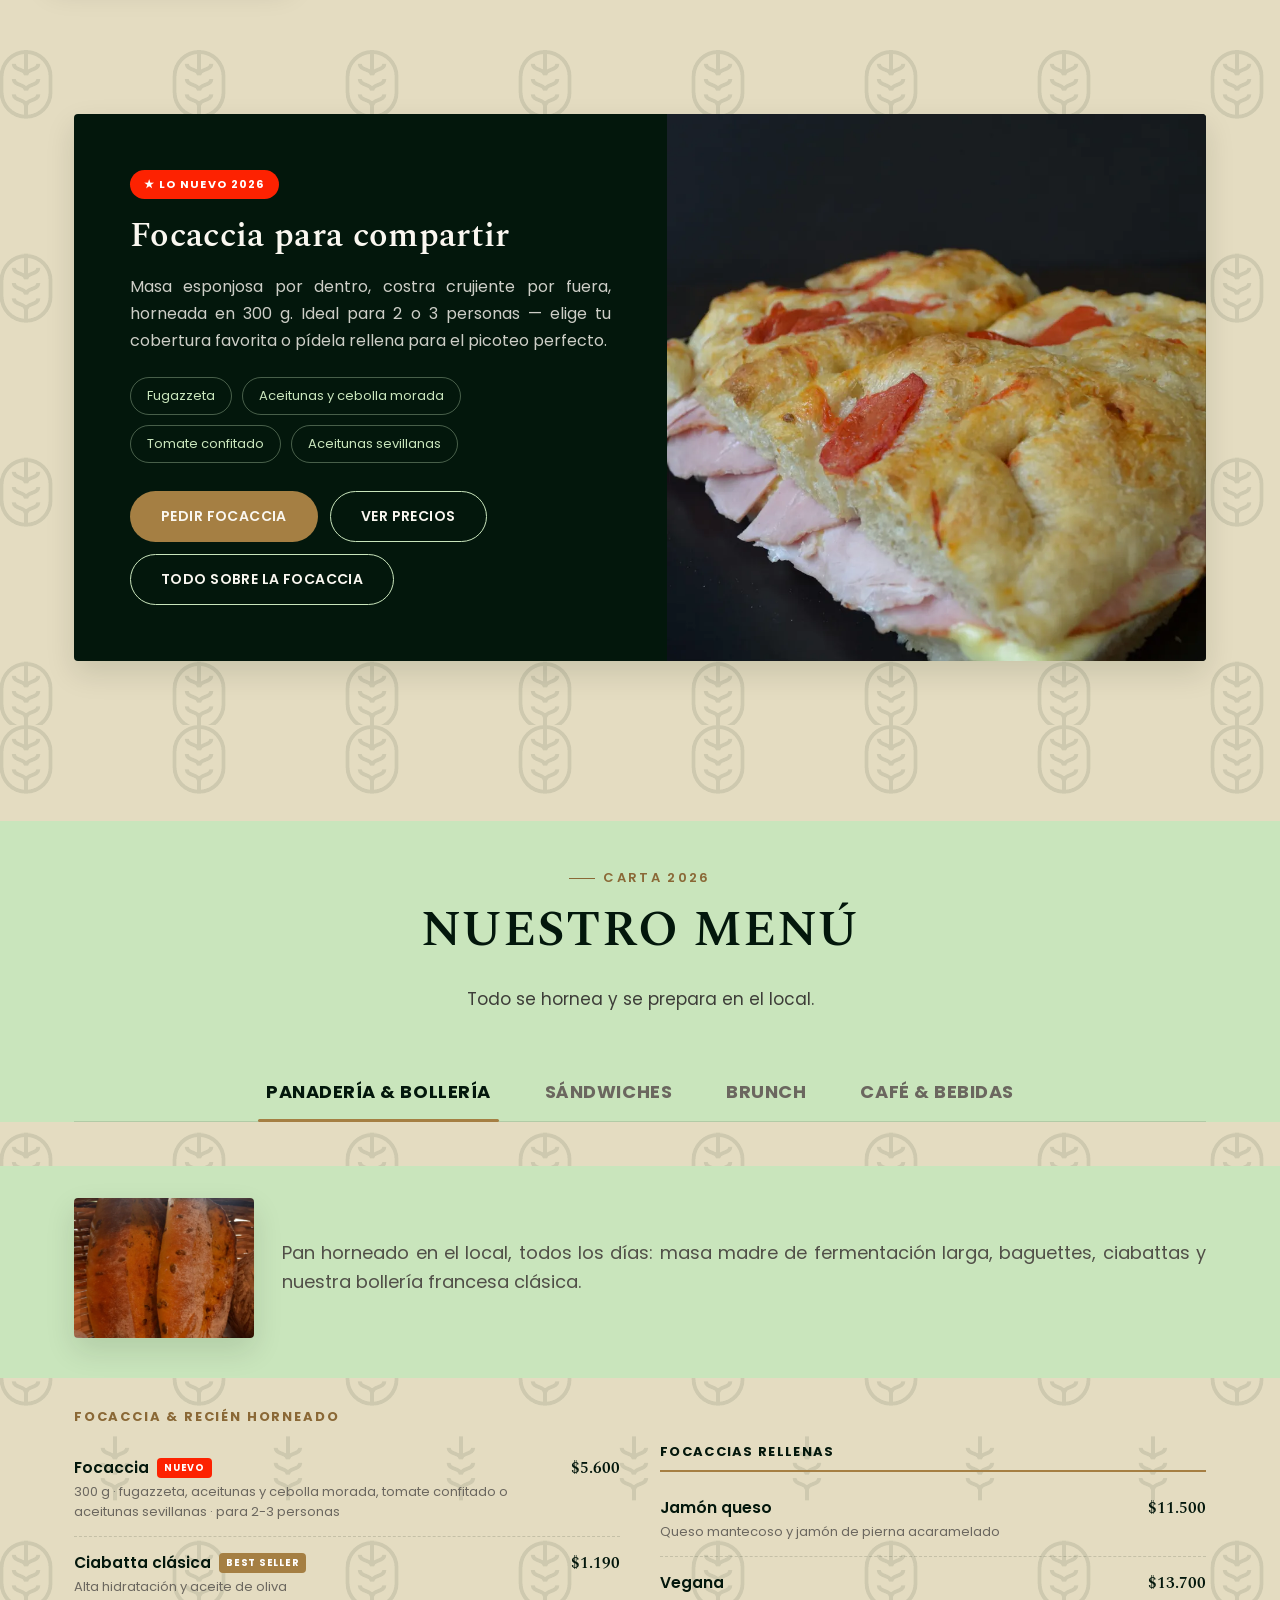
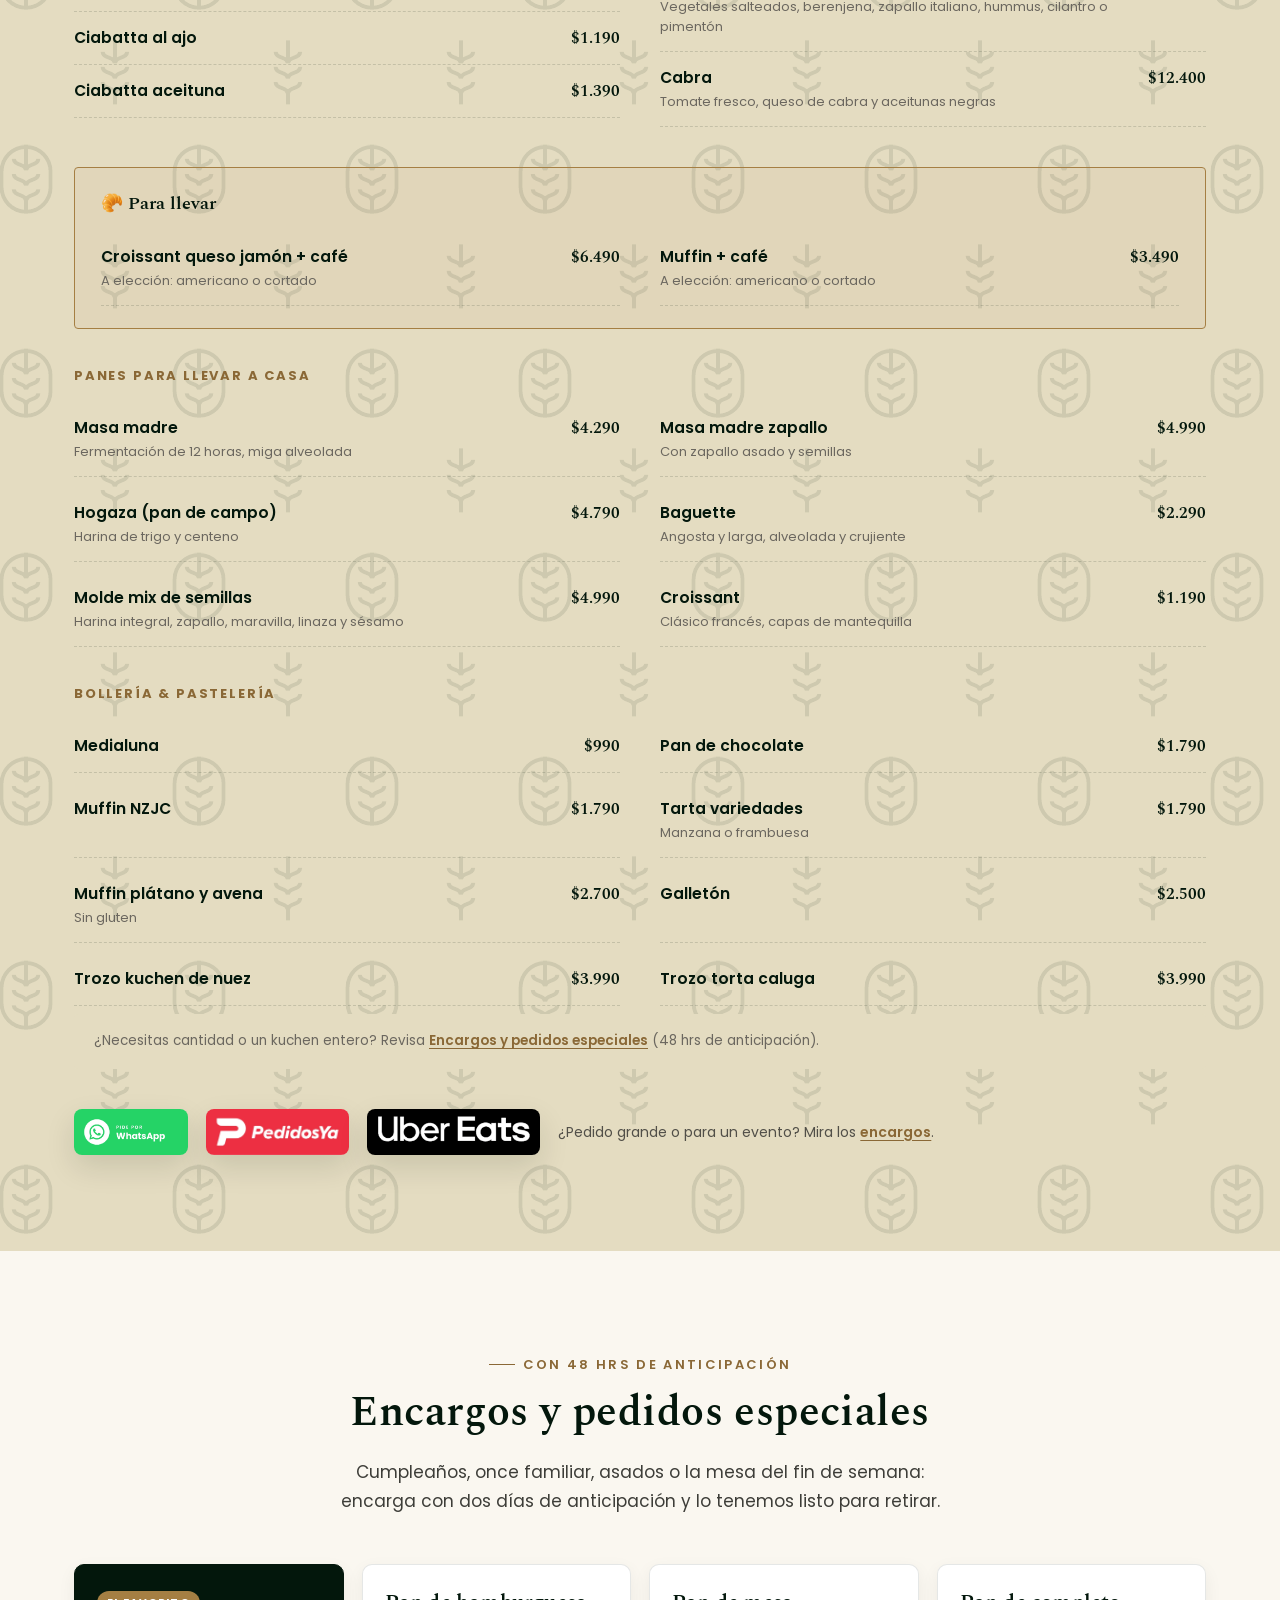
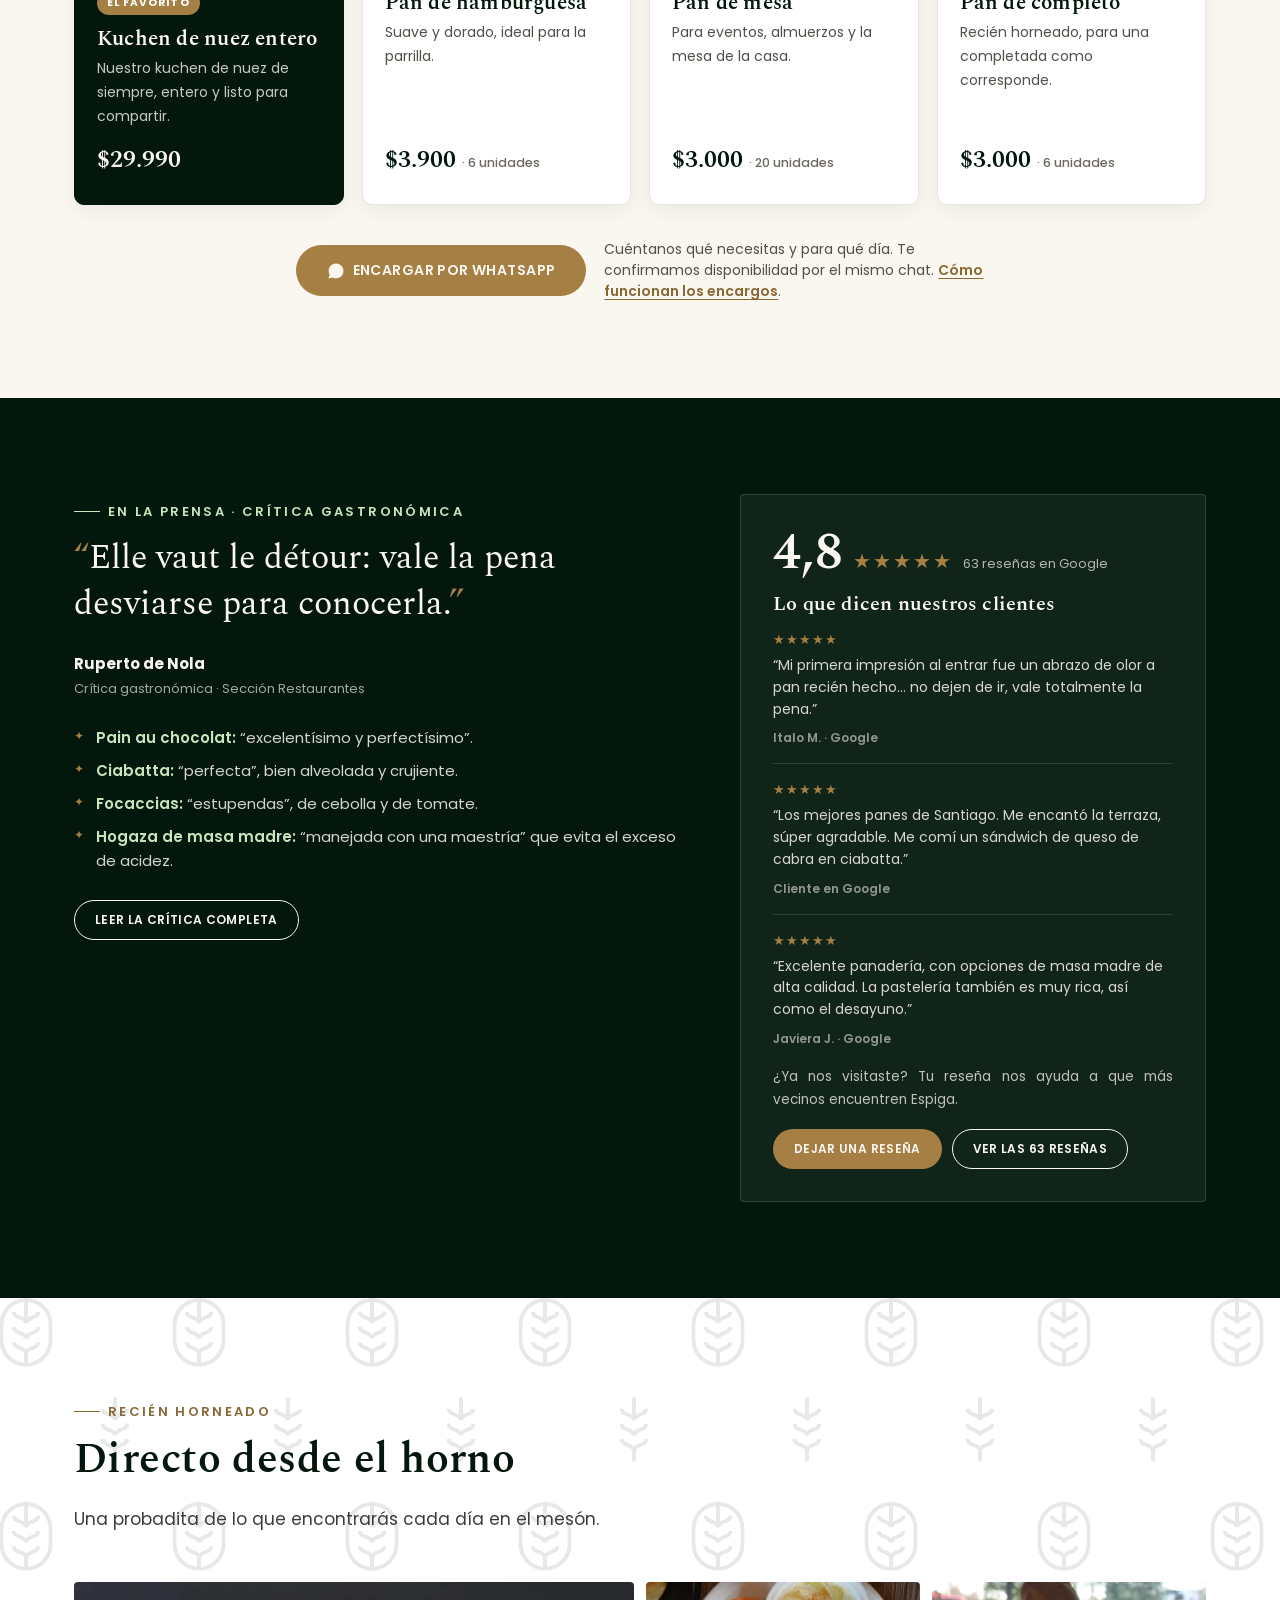
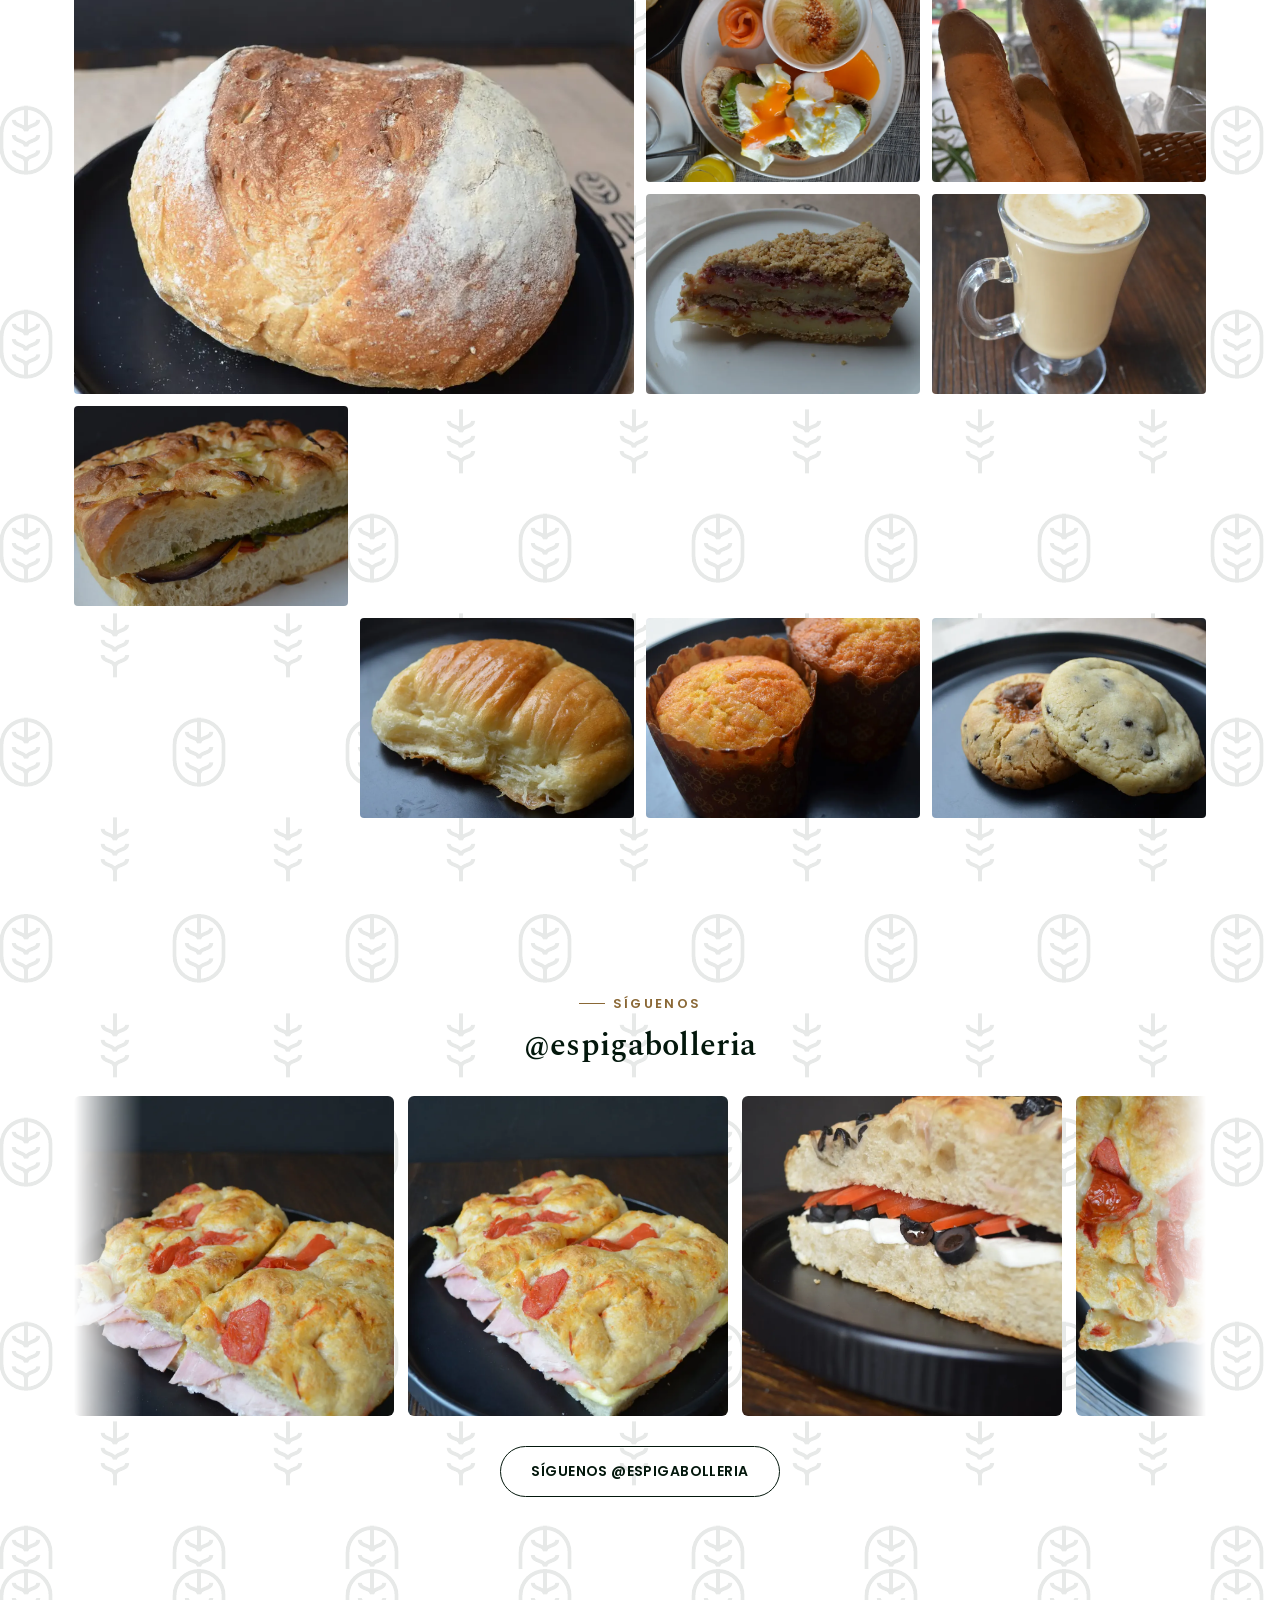
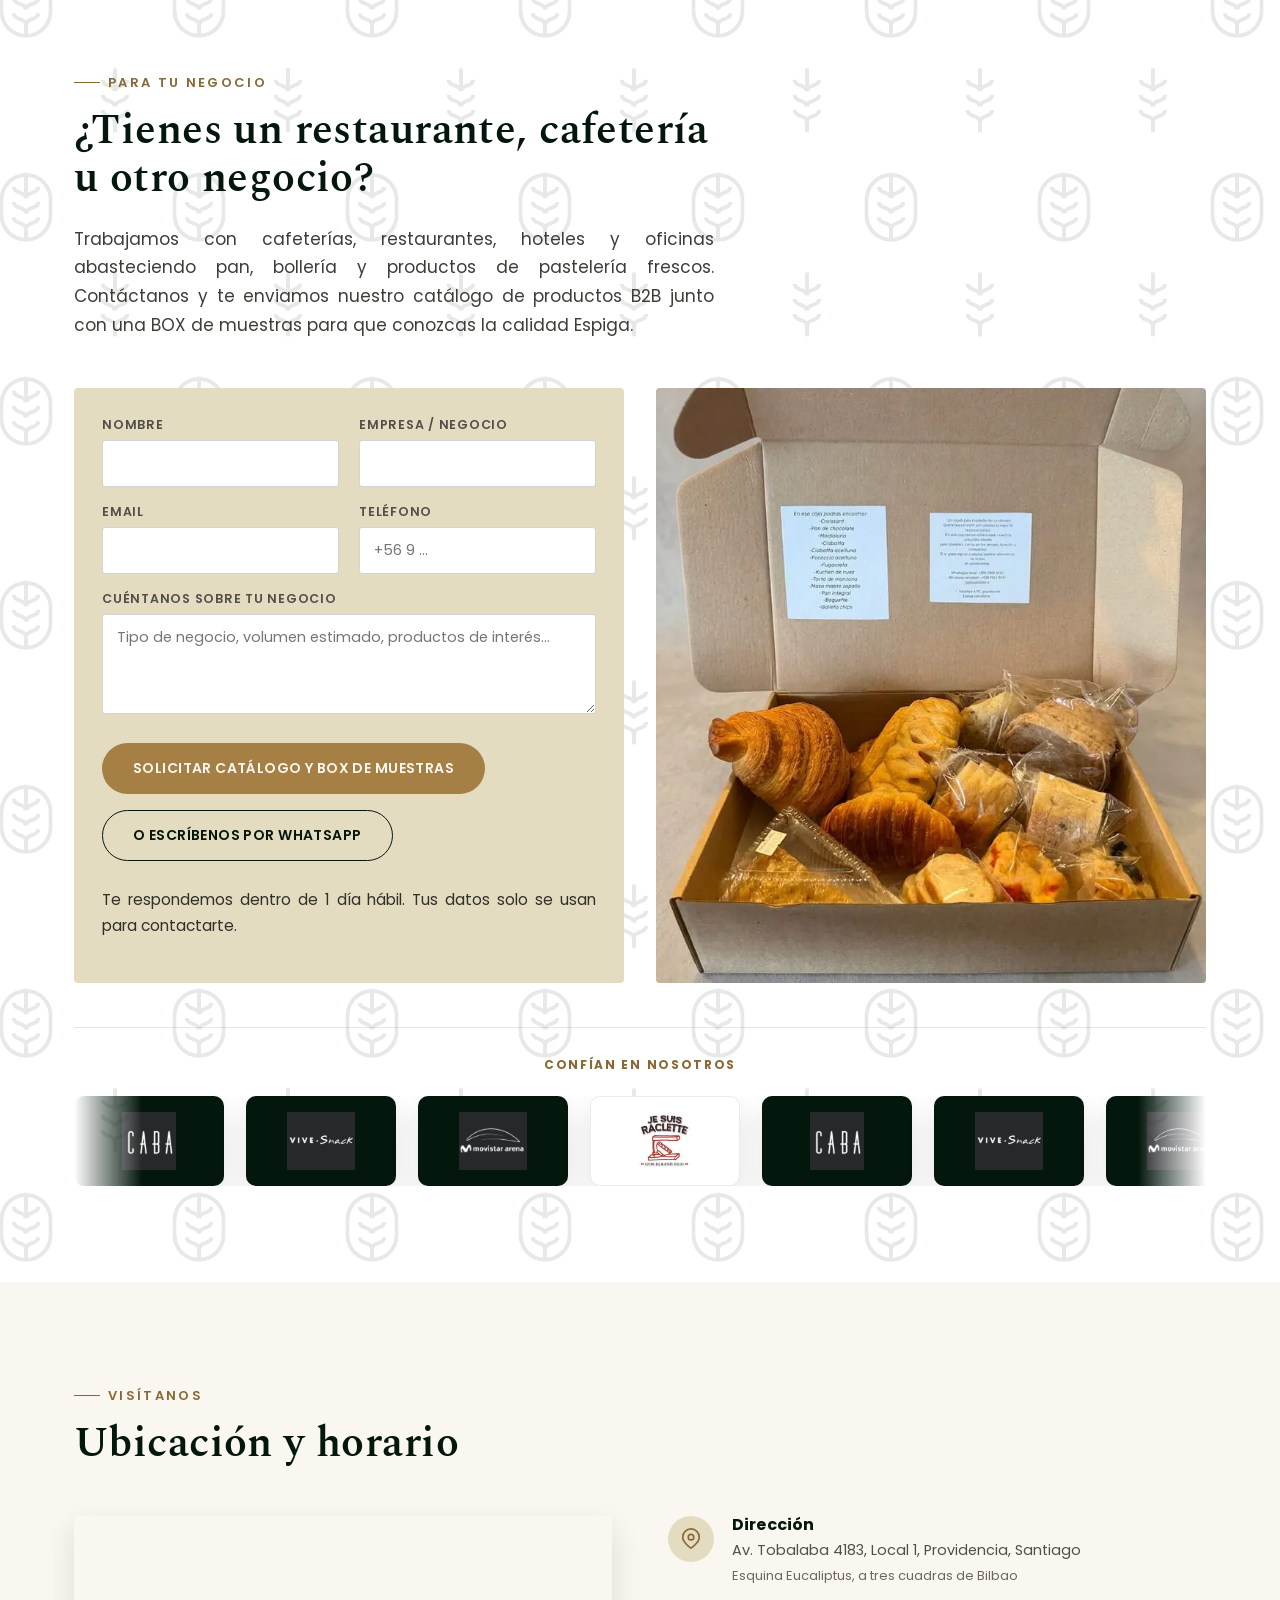
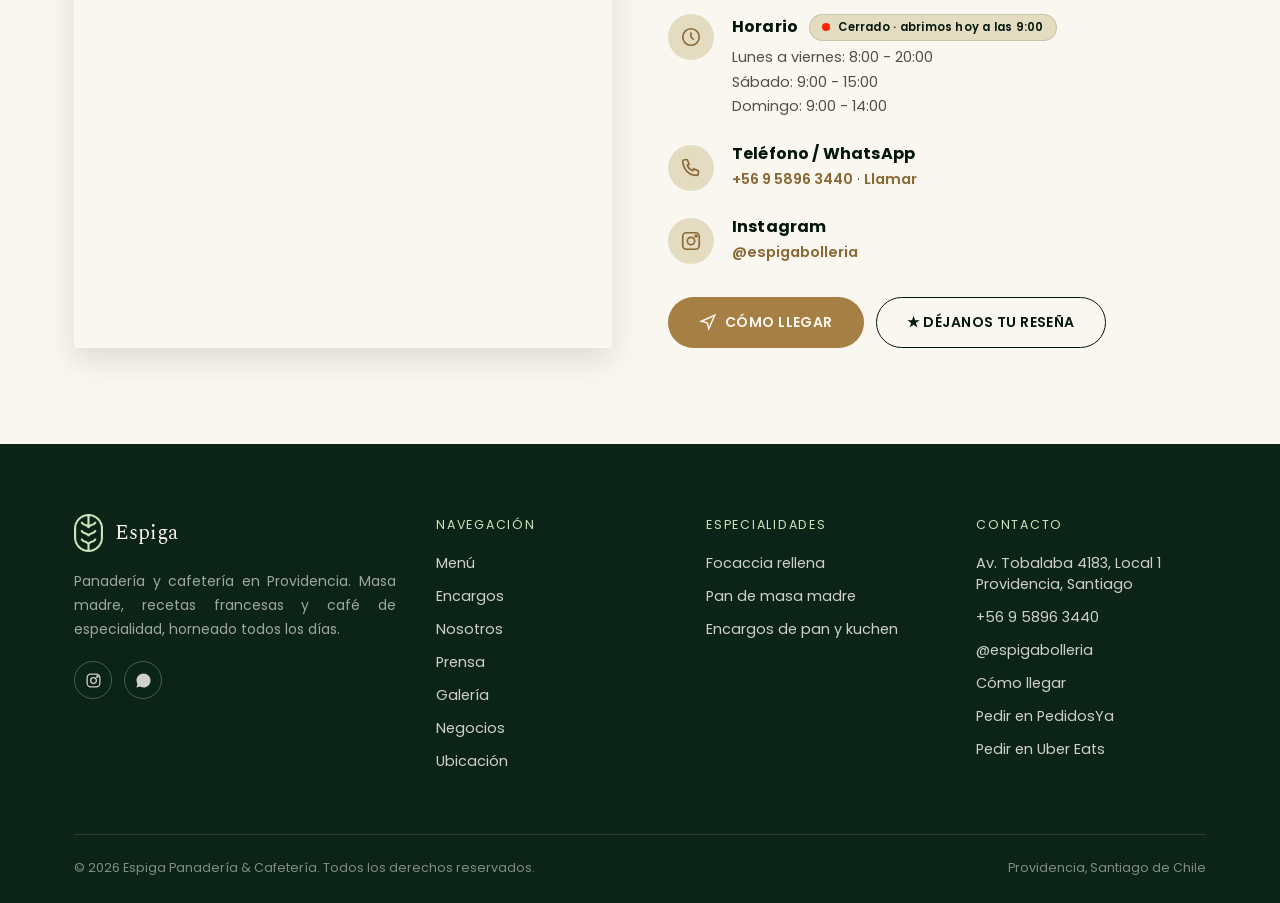
==== commit c67dfb79: "Páginas de focaccia, masa madre y encargos; correo B2B a ventas@; coordenadas en datos estructurados" ====
--- a/index.html
+++ b/index.html
@@ -32,7 +32,7 @@
 <link rel="preconnect" href="https://fonts.googleapis.com">
 <link rel="preconnect" href="https://fonts.gstatic.com" crossorigin>
 <link href="https://fonts.googleapis.com/css2?family=Spectral:wght@400;500;600;700&family=Poppins:wght@400;500;600;700&display=swap" rel="stylesheet">
-<link rel="stylesheet" href="css/style.css?v=4">
+<link rel="stylesheet" href="css/style.css?v=5">
 
 <!-- Open Graph / redes sociales -->
 <meta property="og:title" content="Espiga Panadería &amp; Cafetería — Providencia">
@@ -71,8 +71,10 @@
     "streetAddress": "Av. Tobalaba 4183, Local 1",
     "addressLocality": "Providencia",
     "addressRegion": "Región Metropolitana",
+    "postalCode": "7510786",
     "addressCountry": "CL"
   },
+  "geo": {"@type": "GeoCoordinates", "latitude": -33.4337174, "longitude": -70.5831512},
   "hasMap": "https://www.google.com/maps?cid=14361890085651309021",
   "menu": "https://espigabolleria.cl/#menu",
   "acceptsReservations": false,
@@ -193,7 +195,7 @@
       <p>Espiga nació en Providencia con una idea simple: hornear como se hace en las mejores boulangeries, servir el café como se sirve en Italia, y hacerlo todos los días, sin atajos. Trabajamos con masa madre de fermentación larga, mantequilla de verdad y harinas seleccionadas para que cada pan, croissant y focaccia salga del horno con la corteza y la miga que se merece.</p>
       <p>Nos encontrarás en Av. Tobalaba 4183, a pasos de Eucaliptus — el rincón que el reconocido crítico gastronómico Ruperto de Nola describió como uno que <a href="#prensa" class="text-link">"vale la pena desviarse para conocer"</a>.</p>
       <ul class="about-list">
-        <li><svg viewBox="0 0 24 24" fill="none" stroke="currentColor" stroke-width="2"><path d="M12 2v20M2 12h20"/></svg> Masa madre de 12 horas de fermentación, horneada a diario</li>
+        <li><svg viewBox="0 0 24 24" fill="none" stroke="currentColor" stroke-width="2"><path d="M12 2v20M2 12h20"/></svg> <a href="/pan-masa-madre-providencia.html" class="text-link">Masa madre de 12 horas de fermentación</a>, horneada a diario</li>
         <li><svg viewBox="0 0 24 24" fill="none" stroke="currentColor" stroke-width="2"><circle cx="12" cy="12" r="9"/></svg> Cafetería clásica italiana: espresso, cortado, flat white y más</li>
         <li><svg viewBox="0 0 24 24" fill="none" stroke="currentColor" stroke-width="2"><path d="M4 4h16v16H4z"/></svg> Sándwiches y brunch armados al gusto, para comer aquí o para llevar</li>
       </ul>
@@ -218,6 +220,7 @@
         <div class="feature-actions">
           <a href="https://wa.me/56958963440?text=Hola%20Espiga%2C%20quiero%20pedir%20una%20focaccia%3A%20" target="_blank" rel="noopener" class="btn btn-gold" data-track="whatsapp" data-loc="focaccia">Pedir focaccia</a>
           <a href="#menu" class="btn btn-outline" style="border-color:#c9e5bc;">Ver precios</a>
+          <a href="/focaccia-rellena.html" class="btn btn-outline" style="border-color:#c9e5bc;">Todo sobre la focaccia</a>
         </div>
       </div>
       <div class="feature-banner-img">
@@ -454,7 +457,7 @@
     </div>
     <div class="encargos-cta">
       <a href="https://wa.me/56958963440?text=Hola%20Espiga%2C%20quiero%20hacer%20un%20encargo%20(48%20hrs)%3A%20" target="_blank" rel="noopener" class="btn btn-gold" data-track="whatsapp" data-loc="encargos"><svg viewBox="0 0 24 24" fill="currentColor" aria-hidden="true"><path d="M12.04 2C6.58 2 2.13 6.45 2.13 11.91c0 1.75.46 3.45 1.32 4.95L2 22l5.29-1.39a9.9 9.9 0 0 0 4.75 1.21h.01c5.46 0 9.91-4.45 9.91-9.91C21.96 6.45 17.5 2 12.04 2z"/></svg> Encargar por WhatsApp</a>
-      <span class="encargos-note">Cuéntanos qué necesitas y para qué día. Te confirmamos disponibilidad por el mismo chat.</span>
+      <span class="encargos-note">Cuéntanos qué necesitas y para qué día. Te confirmamos disponibilidad por el mismo chat. <a href="/encargos.html" class="text-link">Cómo funcionan los encargos</a>.</span>
     </div>
   </div>
 </section>
@@ -577,10 +580,9 @@
     <div class="b2b-intro">
       <div class="b2b-photos"><img class="b2b-photo-main" src="assets/img/b2b-box-real.webp" width="750" height="1000" loading="lazy" alt="Box de muestras Espiga para negocios: croissant, pan de chocolate, medialuna, ciabatta, focaccia y más"></div>
       <div class="b2b-intro-copy">
-        <form class="b2b-form" id="b2b-form" action="https://formsubmit.co/contacto@espigabolleria.cl" method="POST">
+        <form class="b2b-form" id="b2b-form" action="https://formsubmit.co/ventas@espigabolleria.cl" method="POST">
           <input type="hidden" name="_subject" value="Nueva solicitud B2B desde espigabolleria.cl">
           <input type="hidden" name="_template" value="table">
-          <input type="hidden" name="_cc" value="ventas@espigabolleria.cl">
           <input type="hidden" name="_captcha" value="false">
           <input type="text" name="_honey" class="hp-field" tabindex="-1" autocomplete="off" aria-hidden="true">
           <div>
@@ -713,6 +715,14 @@
           <li><a href="#galeria">Galería</a></li>
           <li><a href="#negocios">Negocios</a></li>
           <li><a href="#ubicacion">Ubicación</a></li>
+        </ul>
+      </div>
+      <div>
+        <p class="footer-heading">Especialidades</p>
+        <ul>
+          <li><a href="/focaccia-rellena.html">Focaccia rellena</a></li>
+          <li><a href="/pan-masa-madre-providencia.html">Pan de masa madre</a></li>
+          <li><a href="/encargos.html">Encargos de pan y kuchen</a></li>
         </ul>
       </div>
       <div>
@@ -767,6 +777,6 @@
   </div>
 </nav>
 
-<script src="js/main.js?v=3" defer></script>
+<script src="js/main.js?v=5" defer></script>
 </body>
 </html>
--- a/css/style.css
+++ b/css/style.css
@@ -401,7 +401,7 @@
 
 /* ===== Footer ===== */
 .site-footer{ background: var(--dark-soft); color: rgba(250,247,240,.82); padding: 70px 0 26px; }
-.footer-top{ display:grid; grid-template-columns: 1.4fr 1fr 1fr; gap: 48px; margin-bottom: 50px; }
+.footer-top{ display:grid; grid-template-columns: 1.4fr 1fr 1fr 1fr; gap: 40px; margin-bottom: 50px; }
 .footer-brand{ display:flex; align-items:center; gap:12px; margin-bottom:18px; }
 .footer-brand img{ height:38px; }
 .footer-brand-word{ font-family: var(--font-serif); font-size:21px; color: var(--cream-white); }
@@ -803,3 +803,57 @@
 
 /* Texto solo para lectores de pantalla y buscadores */
 .visually-hidden{ position:absolute !important; width:1px; height:1px; padding:0; margin:-1px; overflow:hidden; clip:rect(0 0 0 0); white-space:nowrap; border:0; }
+
+/* ===== Páginas de especialidades (focaccia, masa madre, encargos) ===== */
+.page-hero{ background: var(--dark); color: var(--cream-white); padding: 64px 0 72px; }
+.page-hero-grid{ display:grid; grid-template-columns: 1.15fr 1fr; gap: 56px; align-items:center; }
+.page-hero h1{ color: var(--cream-white); font-size: clamp(32px, 4.8vw, 54px); line-height:1.1; margin: 0 0 18px; }
+.page-hero .eyebrow{ color: var(--green-light); }
+.page-hero .eyebrow::before{ background: var(--green-light); }
+.page-lead{ font-size: 18px; color: rgba(250,247,240,.85); margin: 0 0 28px; max-width: 34em; }
+.page-hero-media img{ width:100%; height: 460px; object-fit: cover; border-radius: 10px; box-shadow: 0 18px 40px rgba(0,0,0,.35); }
+.breadcrumb{ font-size: 13px; color: rgba(250,247,240,.65); margin-bottom: 22px; }
+.breadcrumb a{ color: var(--green-light); text-decoration: underline; text-underline-offset: 3px; }
+.encargos-grid--3{ grid-template-columns: repeat(3, 1fr); }
+.feature-title{ font-size: clamp(24px,3vw,34px); color: var(--cream-white); }
+.feature-price{ font-family: var(--font-serif); font-size: 30px; font-weight:600; color: var(--cream-white); margin: -8px 0 22px; }
+.press-mini{ background: var(--cream); }
+.press-mini-inner{ display:flex; align-items:center; justify-content:space-between; gap: 24px; flex-wrap:wrap; }
+.press-mini-quote{ font-family: var(--font-serif); font-size: clamp(19px, 2.2vw, 24px); color: var(--dark); margin:0; max-width: 46em; }
+.narrow{ max-width: 760px; }
+.narrow h2{ font-size: clamp(24px, 3vw, 34px); margin-bottom: 14px; }
+.narrow p{ font-size: 16.5px; color:#3d3d38; }
+.steps{ list-style:none; padding:0; margin:0; display:grid; grid-template-columns: repeat(3,1fr); gap: 18px; counter-reset: paso; }
+.steps li{ counter-increment: paso; background:#fff; border:1px solid rgba(3,23,12,.1); border-radius:10px; padding: 26px 22px; display:flex; flex-direction:column; gap:6px; }
+.steps li::before{ content: counter(paso); width:34px; height:34px; border-radius:50%; background: var(--gold); color:#fff; display:flex; align-items:center; justify-content:center; font-weight:700; margin-bottom:6px; }
+.steps strong{ font-family: var(--font-serif); font-size: 20px; color: var(--dark); }
+.steps span{ font-size: 14.5px; color:#514f48; }
+.faq-section{ background: var(--cream-white); }
+.faq-wrap{ max-width: 820px; }
+.faq-item{ border-bottom: 1px solid rgba(3,23,12,.12); padding: 18px 0; }
+.faq-item summary{ cursor:pointer; font-family: var(--font-serif); font-size: 19px; font-weight:600; color: var(--dark); list-style: none; display:flex; justify-content:space-between; gap: 16px; }
+.faq-item summary::-webkit-details-marker{ display:none; }
+.faq-item summary::after{ content:"+"; color: var(--gold-dark); font-size: 24px; line-height:1; }
+.faq-item[open] summary::after{ content:"–"; }
+.faq-item p{ margin: 10px 0 0; font-size: 15.5px; color:#3d3d38; }
+.page-visit{ background: #fff; }
+.page-visit-inner{ display:flex; justify-content:space-between; align-items:center; gap: 28px; flex-wrap:wrap; }
+.page-visit h2{ font-size: clamp(22px, 2.6vw, 30px); margin-bottom: 8px; }
+.page-visit p{ margin: 0 0 6px; color:#3d3d38; }
+.page-visit-hours{ font-size: 14px; color:#6b675f !important; }
+.page-visit-actions{ display:flex; gap: 10px; flex-wrap:wrap; }
+.more-section{ background: var(--cream-white); border-top: 1px solid rgba(3,23,12,.08); }
+.more-links{ display:flex; flex-wrap:wrap; gap: 12px; }
+.more-link{ display:inline-flex; gap:8px; padding: 14px 20px; background:#fff; border:1px solid rgba(3,23,12,.12); border-radius: 999px; font-weight:600; color: var(--dark); font-size: 14.5px; }
+.more-link:hover{ border-color: var(--gold); color: var(--gold-dark); }
+@media (max-width: 980px){
+  .page-hero-grid{ grid-template-columns: 1fr; gap: 32px; }
+  .page-hero-media img{ height: 320px; }
+  .encargos-grid--3{ grid-template-columns: repeat(2, 1fr); }
+  .steps{ grid-template-columns: 1fr; }
+}
+@media (max-width: 520px){
+  .page-hero{ padding: 40px 0 48px; }
+  .encargos-grid--3{ grid-template-columns: 1fr; }
+  .page-visit-actions .btn{ flex: 1 1 auto; }
+}
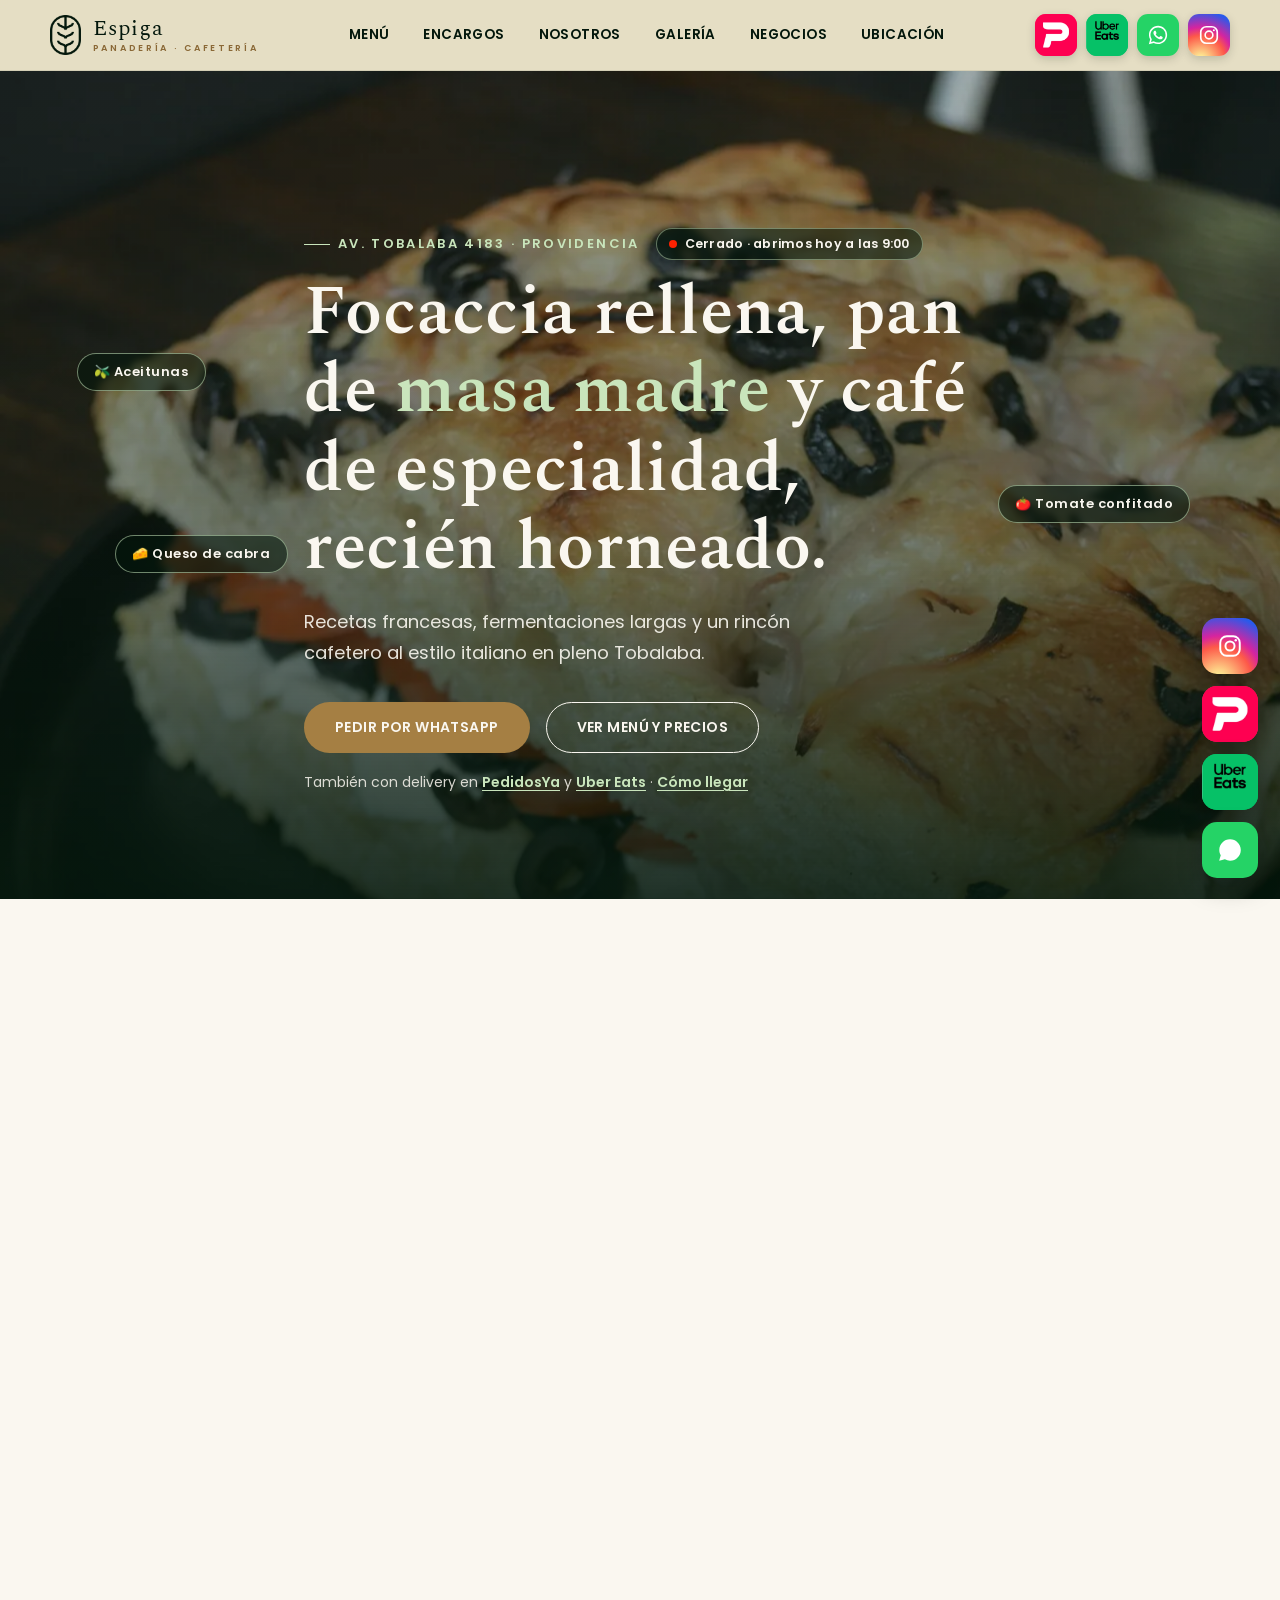
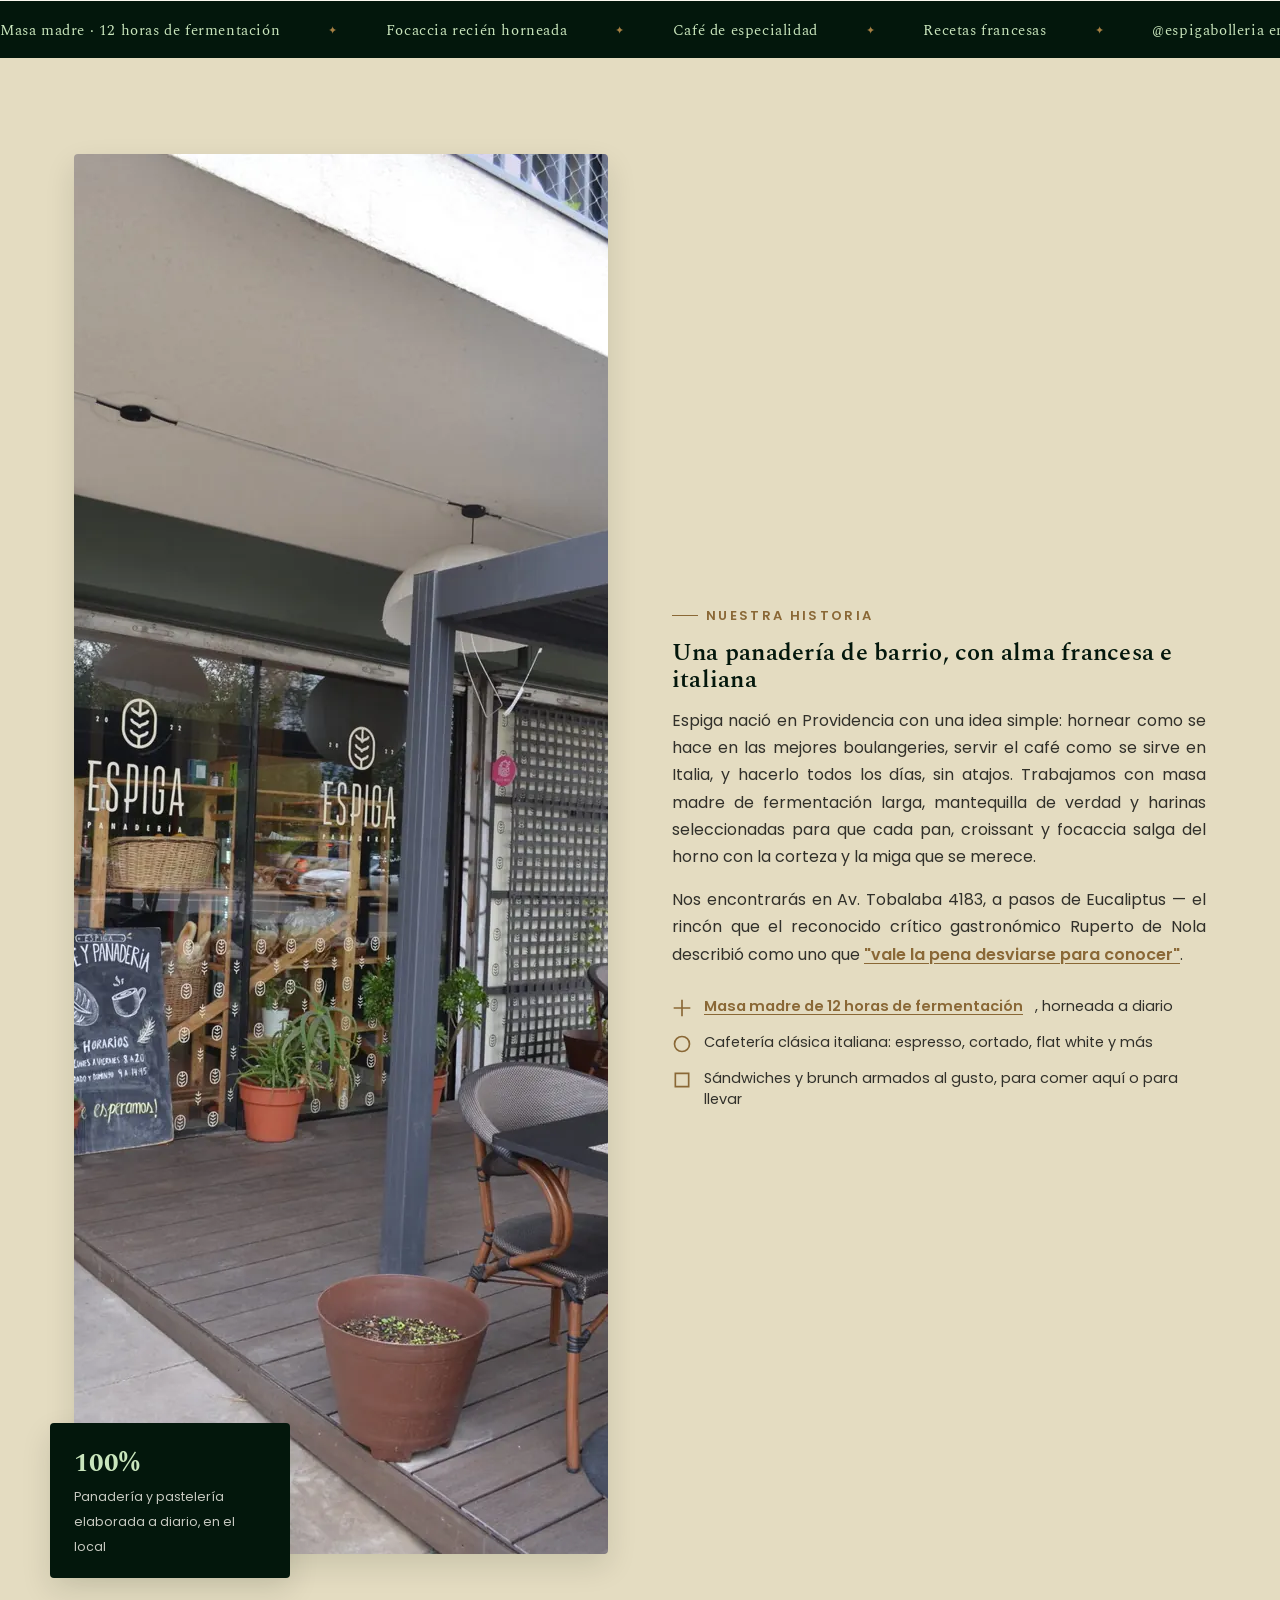
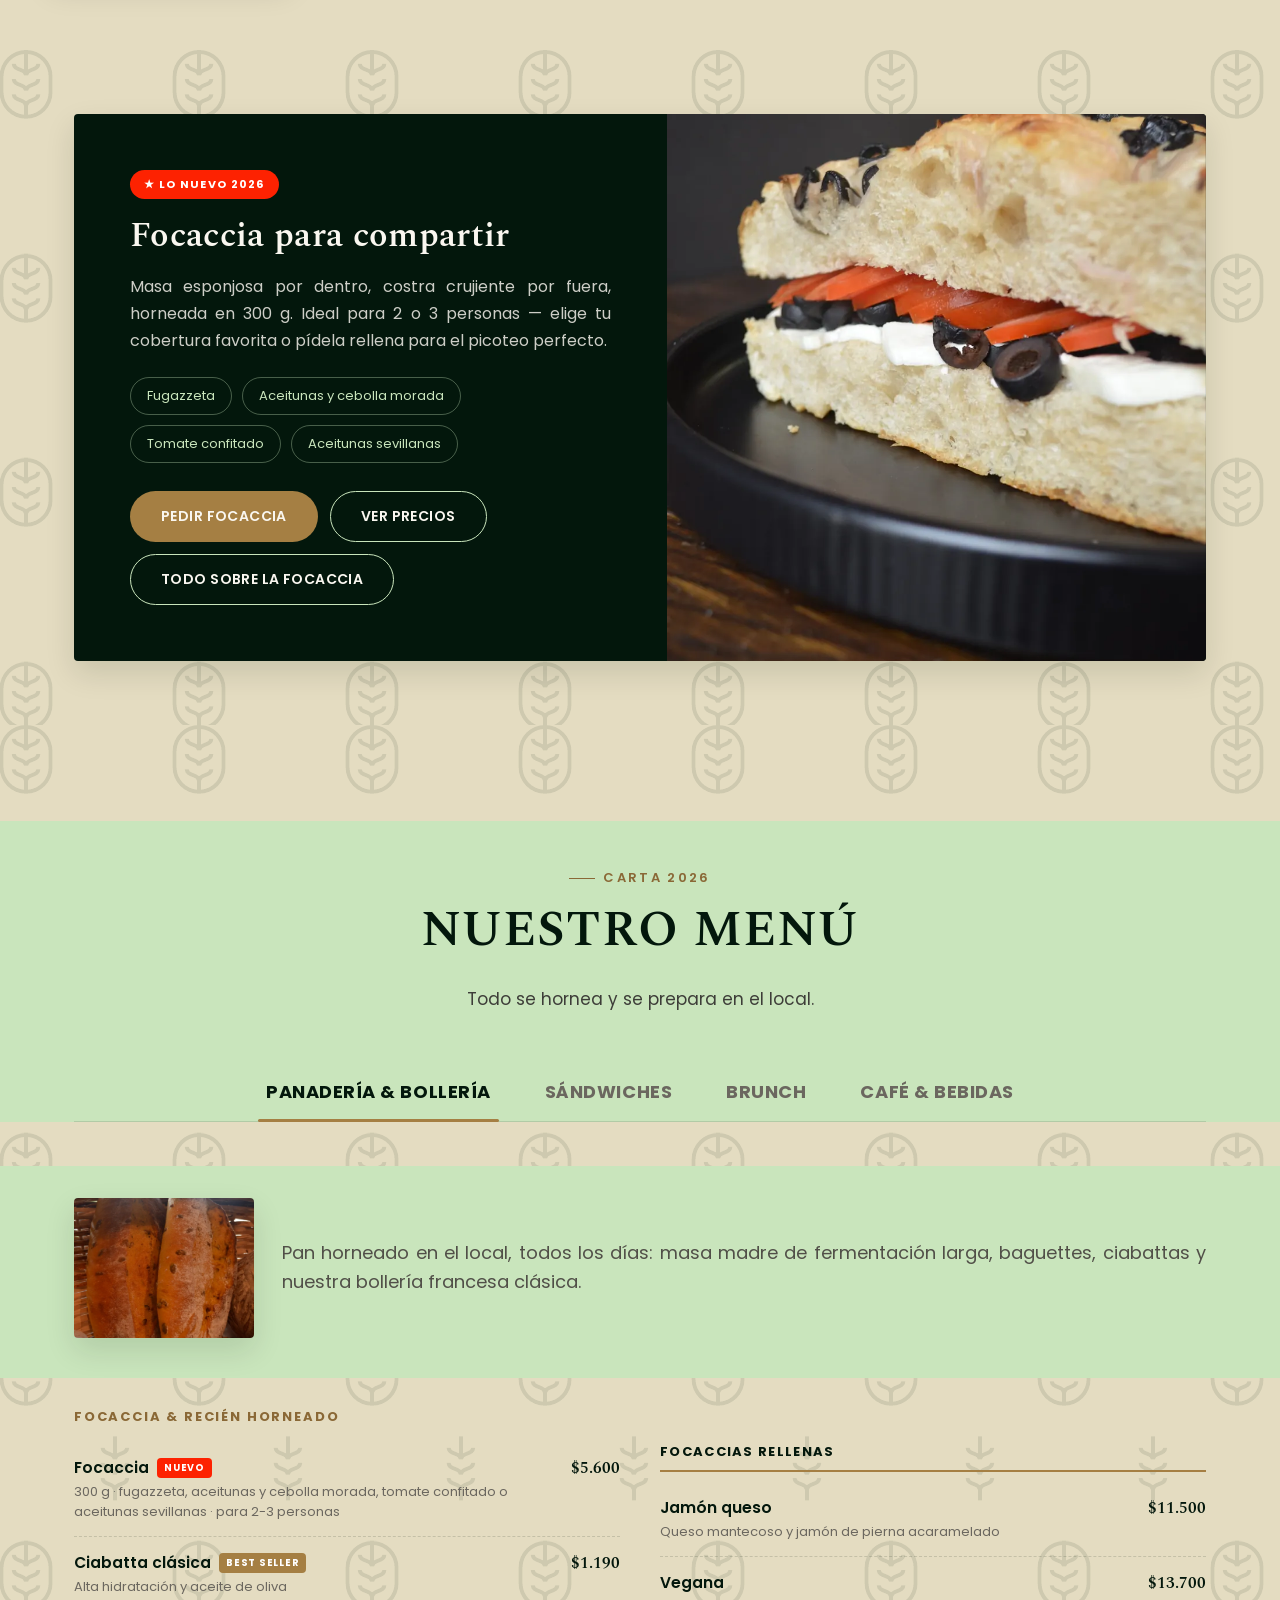
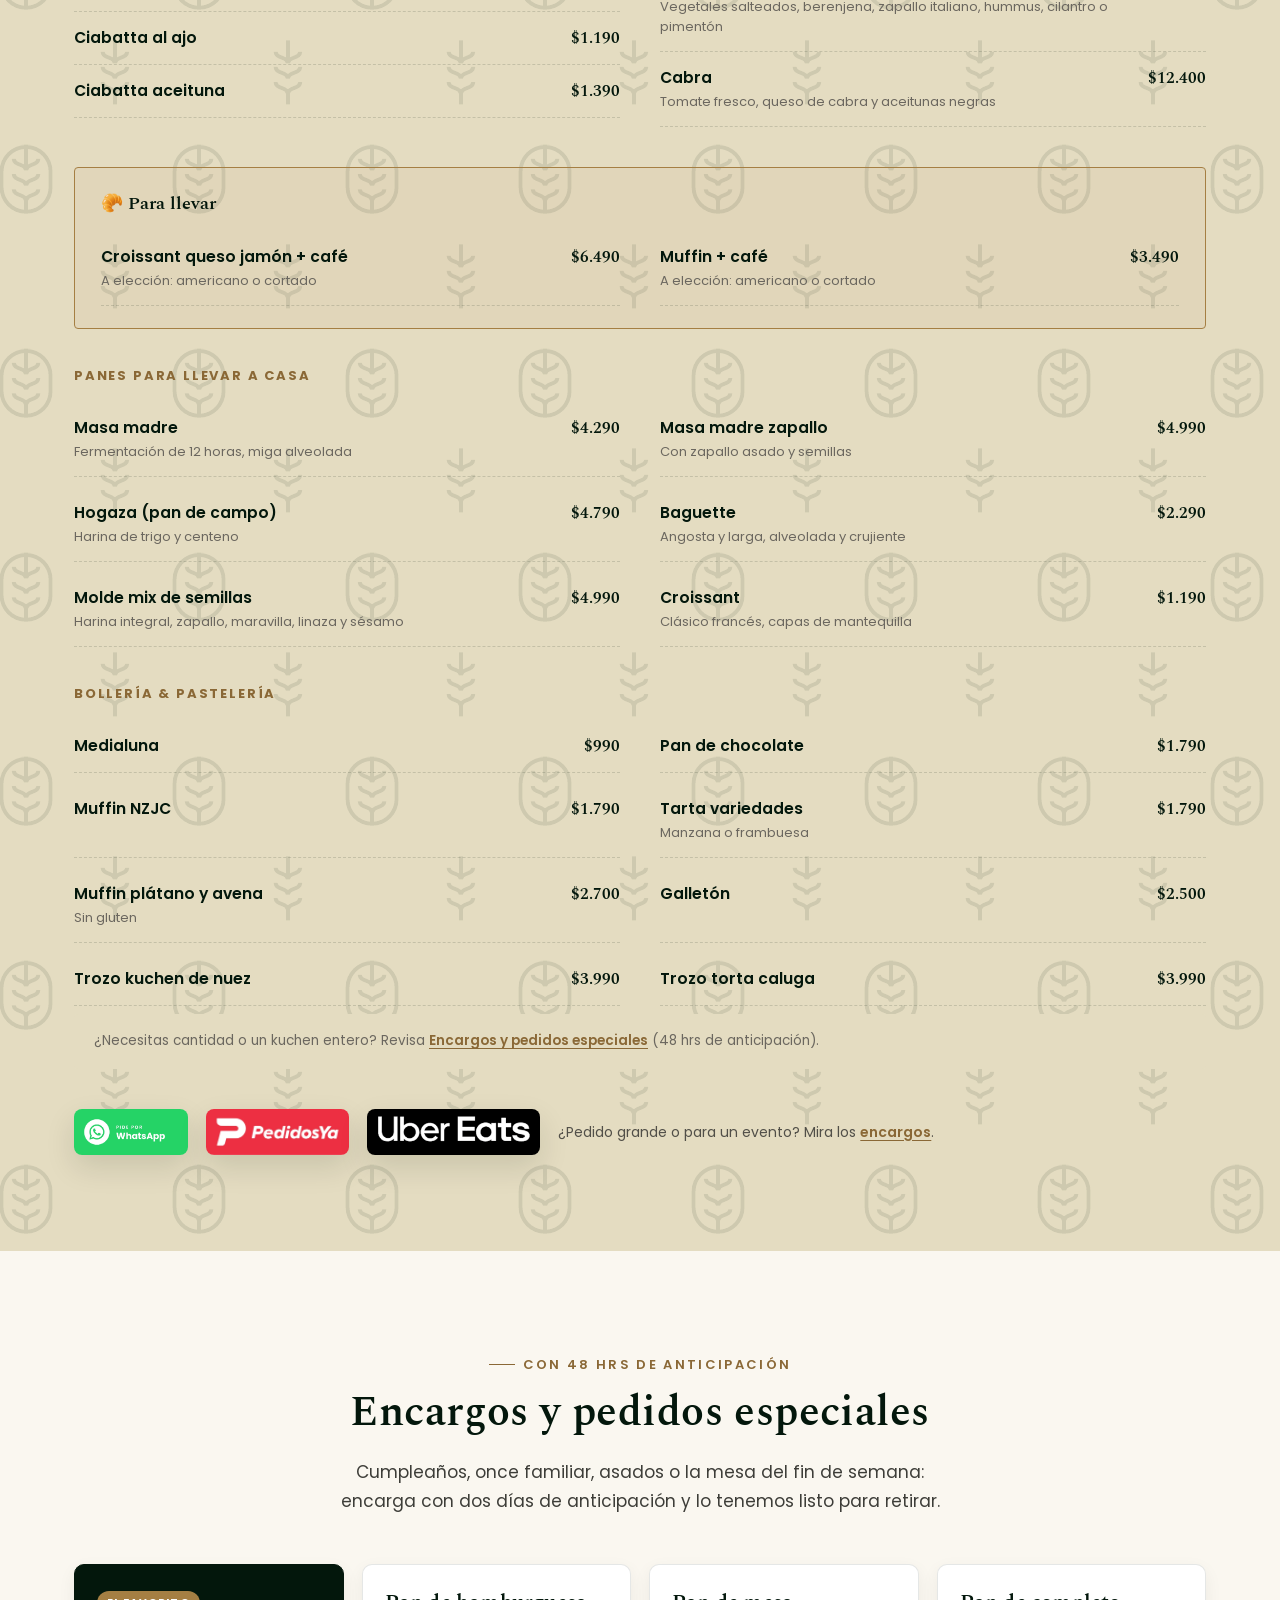
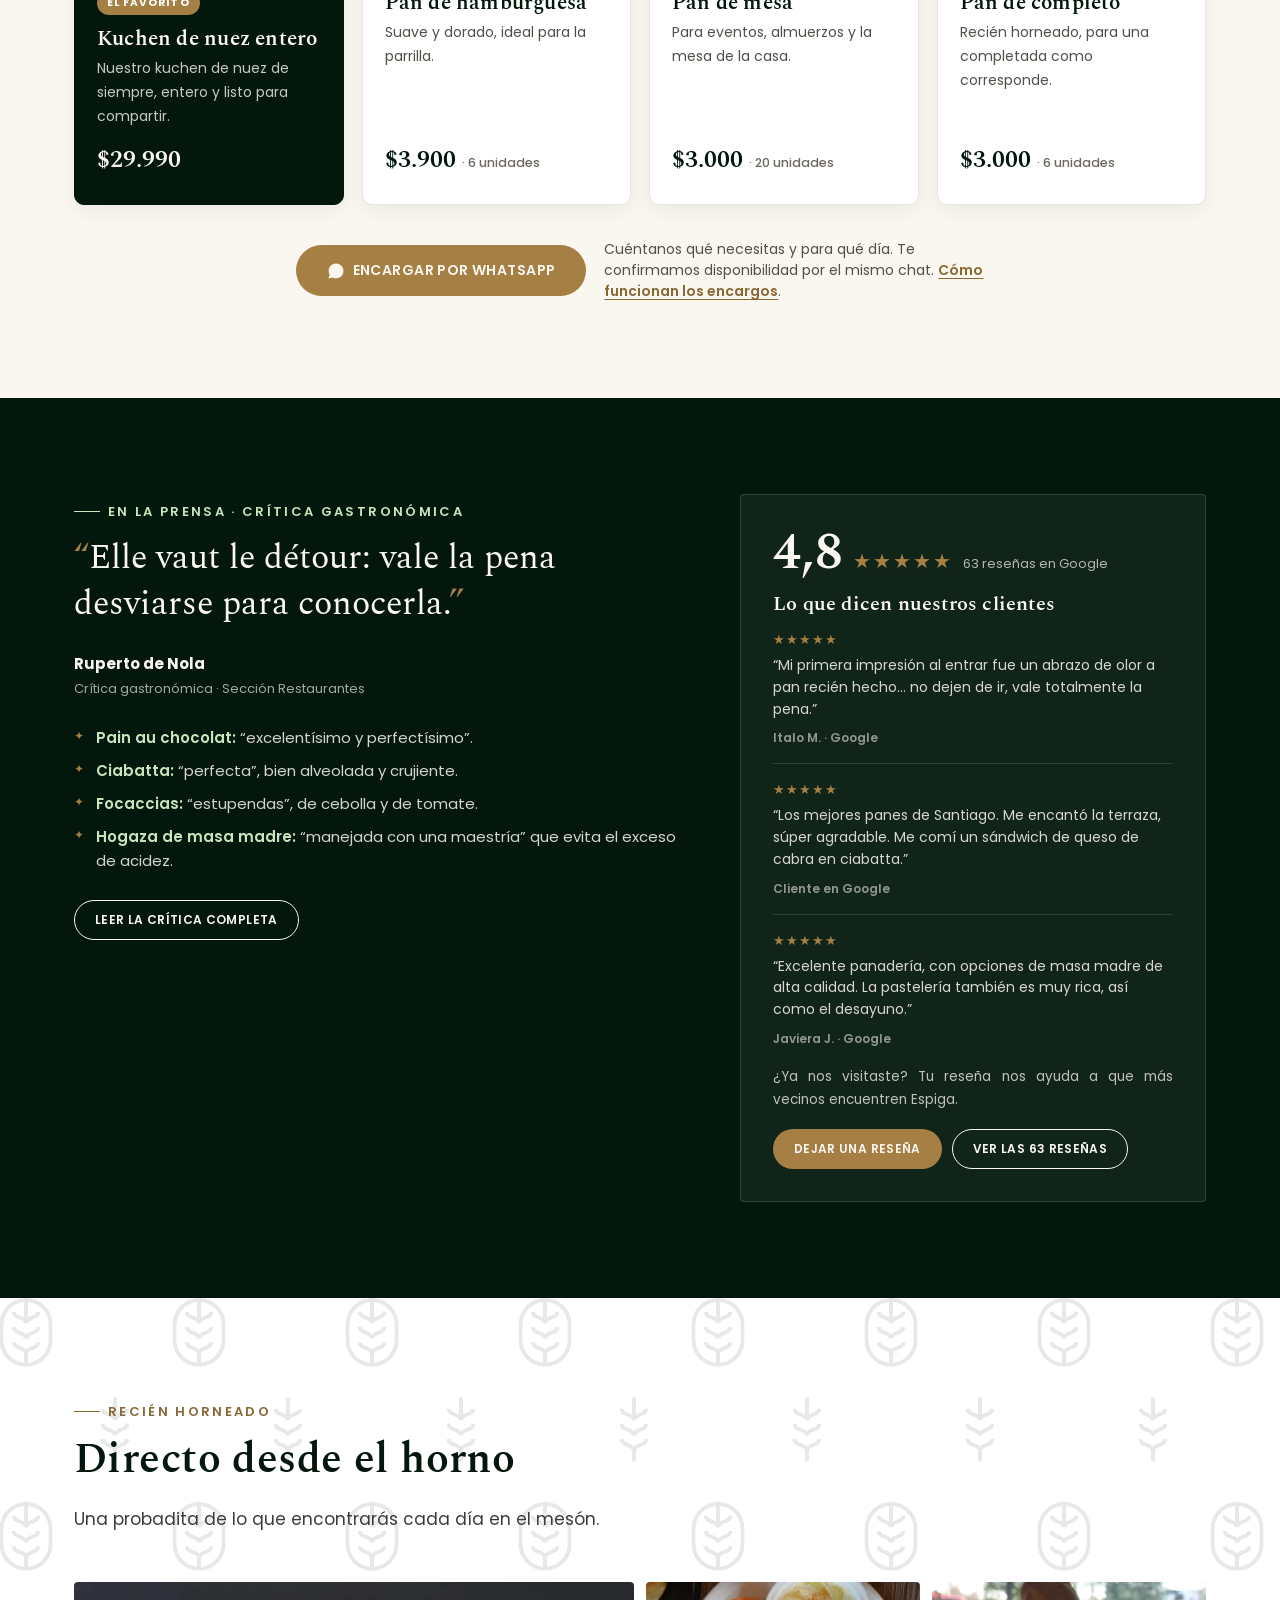
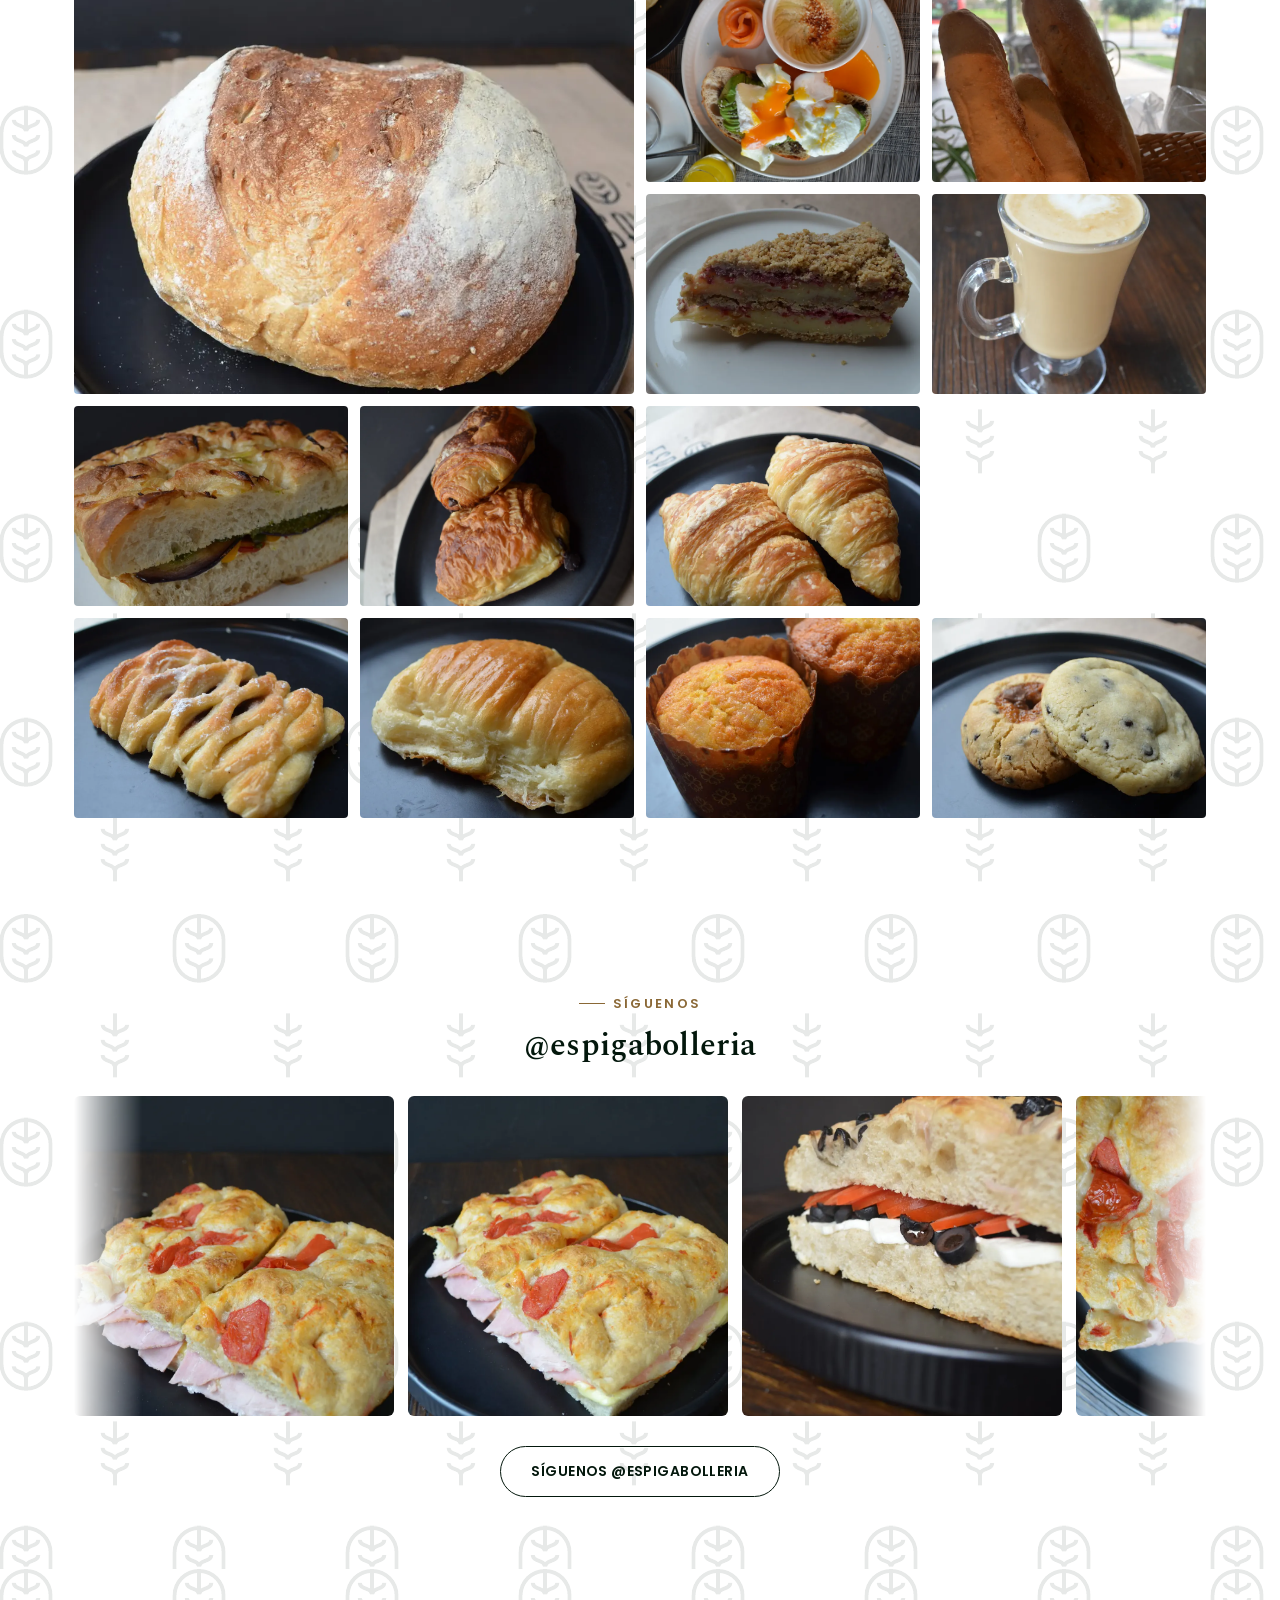
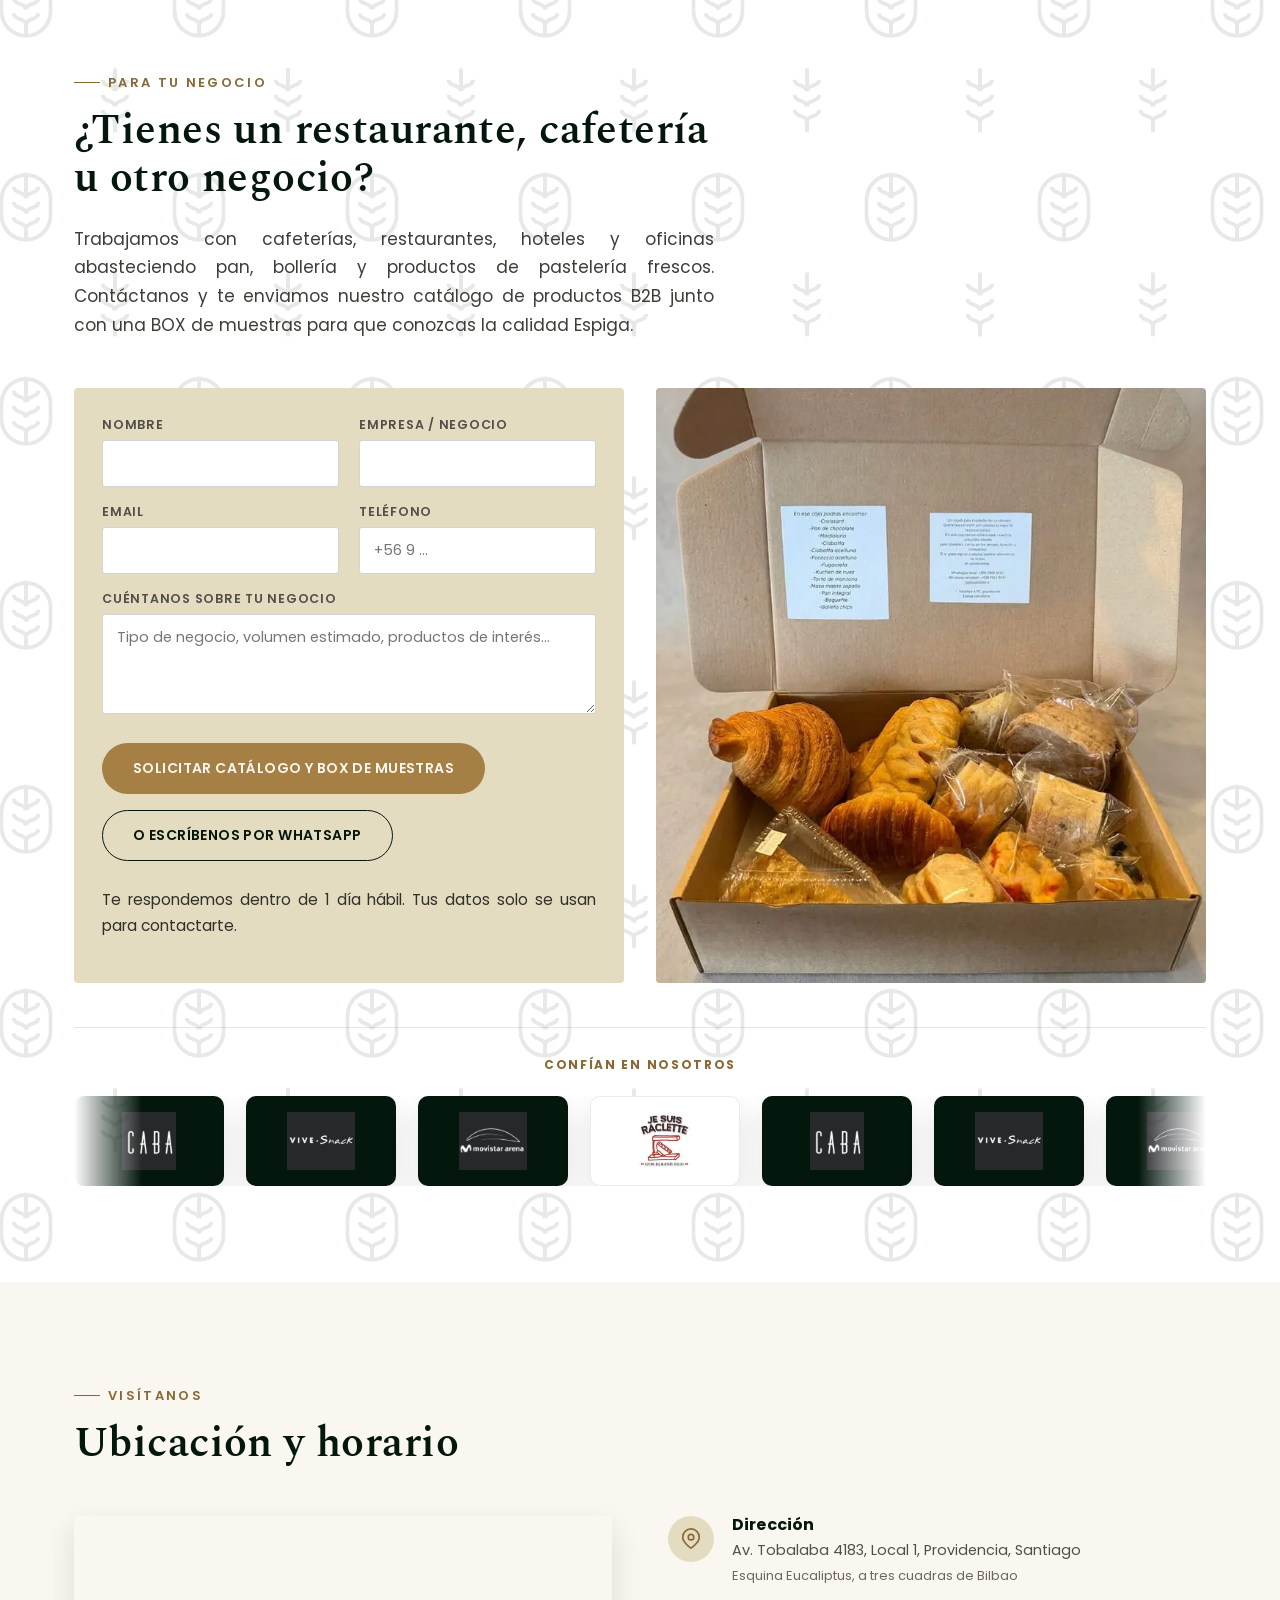
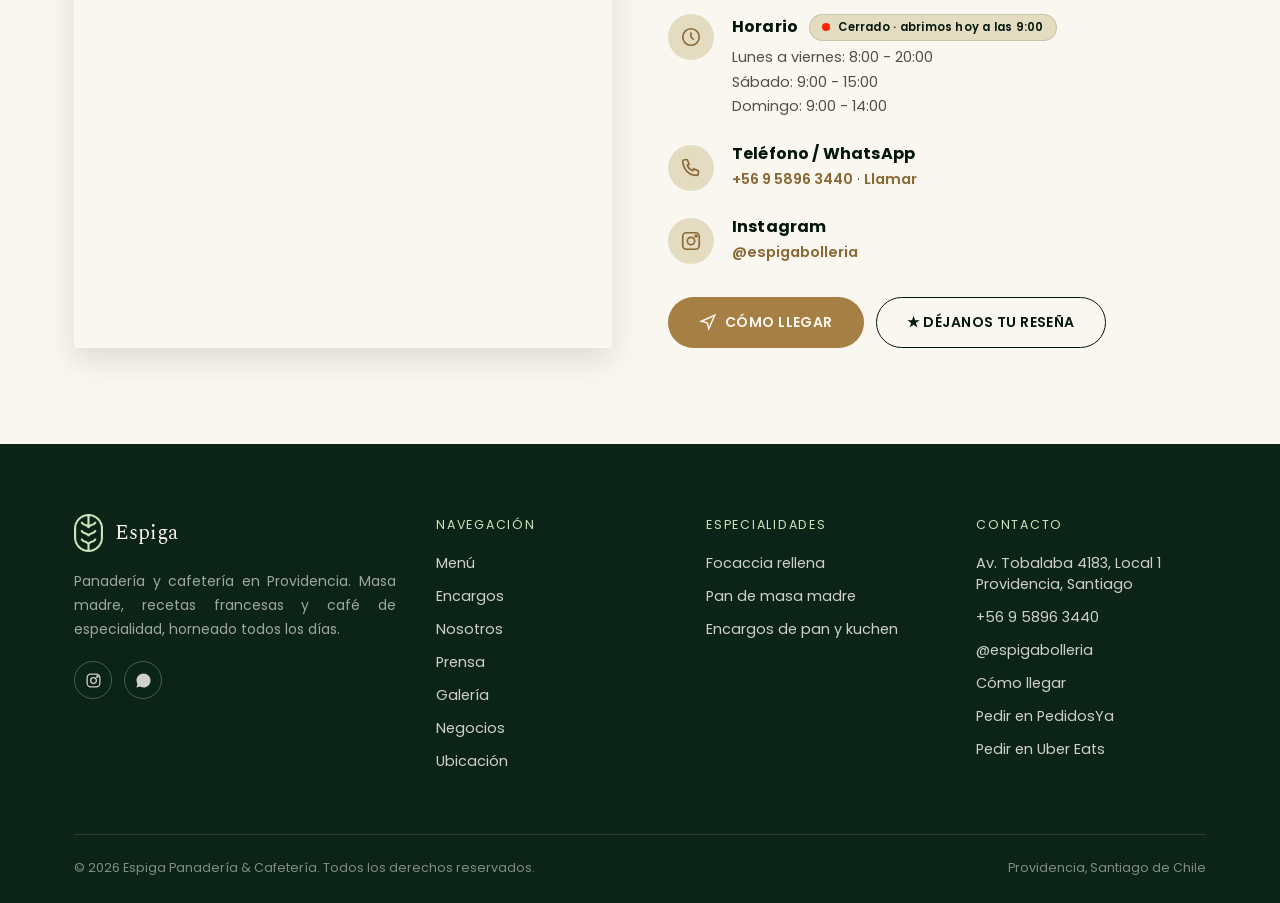
==== commit 3434f732: "Verificación de Google Search Console Co-Authored-By: Claude Opus 5.5 <noreply@anthropic.com> Claude" ====
--- a/index.html
+++ b/index.html
@@ -23,6 +23,7 @@
 <meta name="viewport" content="width=device-width, initial-scale=1.0">
 <title>Espiga Panadería y Cafetería en Providencia | Masa madre</title>
 <link rel="canonical" href="https://espigabolleria.cl/">
+<meta name="google-site-verification" content="mVOFO2lpXKuUA9fSUxZCCyu4GVOPodIMWjk3JoNu3Wg" />
 <meta name="theme-color" content="#03170c">
 <meta name="description" content="Panadería y cafetería en Av. Tobalaba 4183, Providencia: masa madre, focaccia rellena, croissants y café de especialidad. Pide por WhatsApp o delivery.">
 
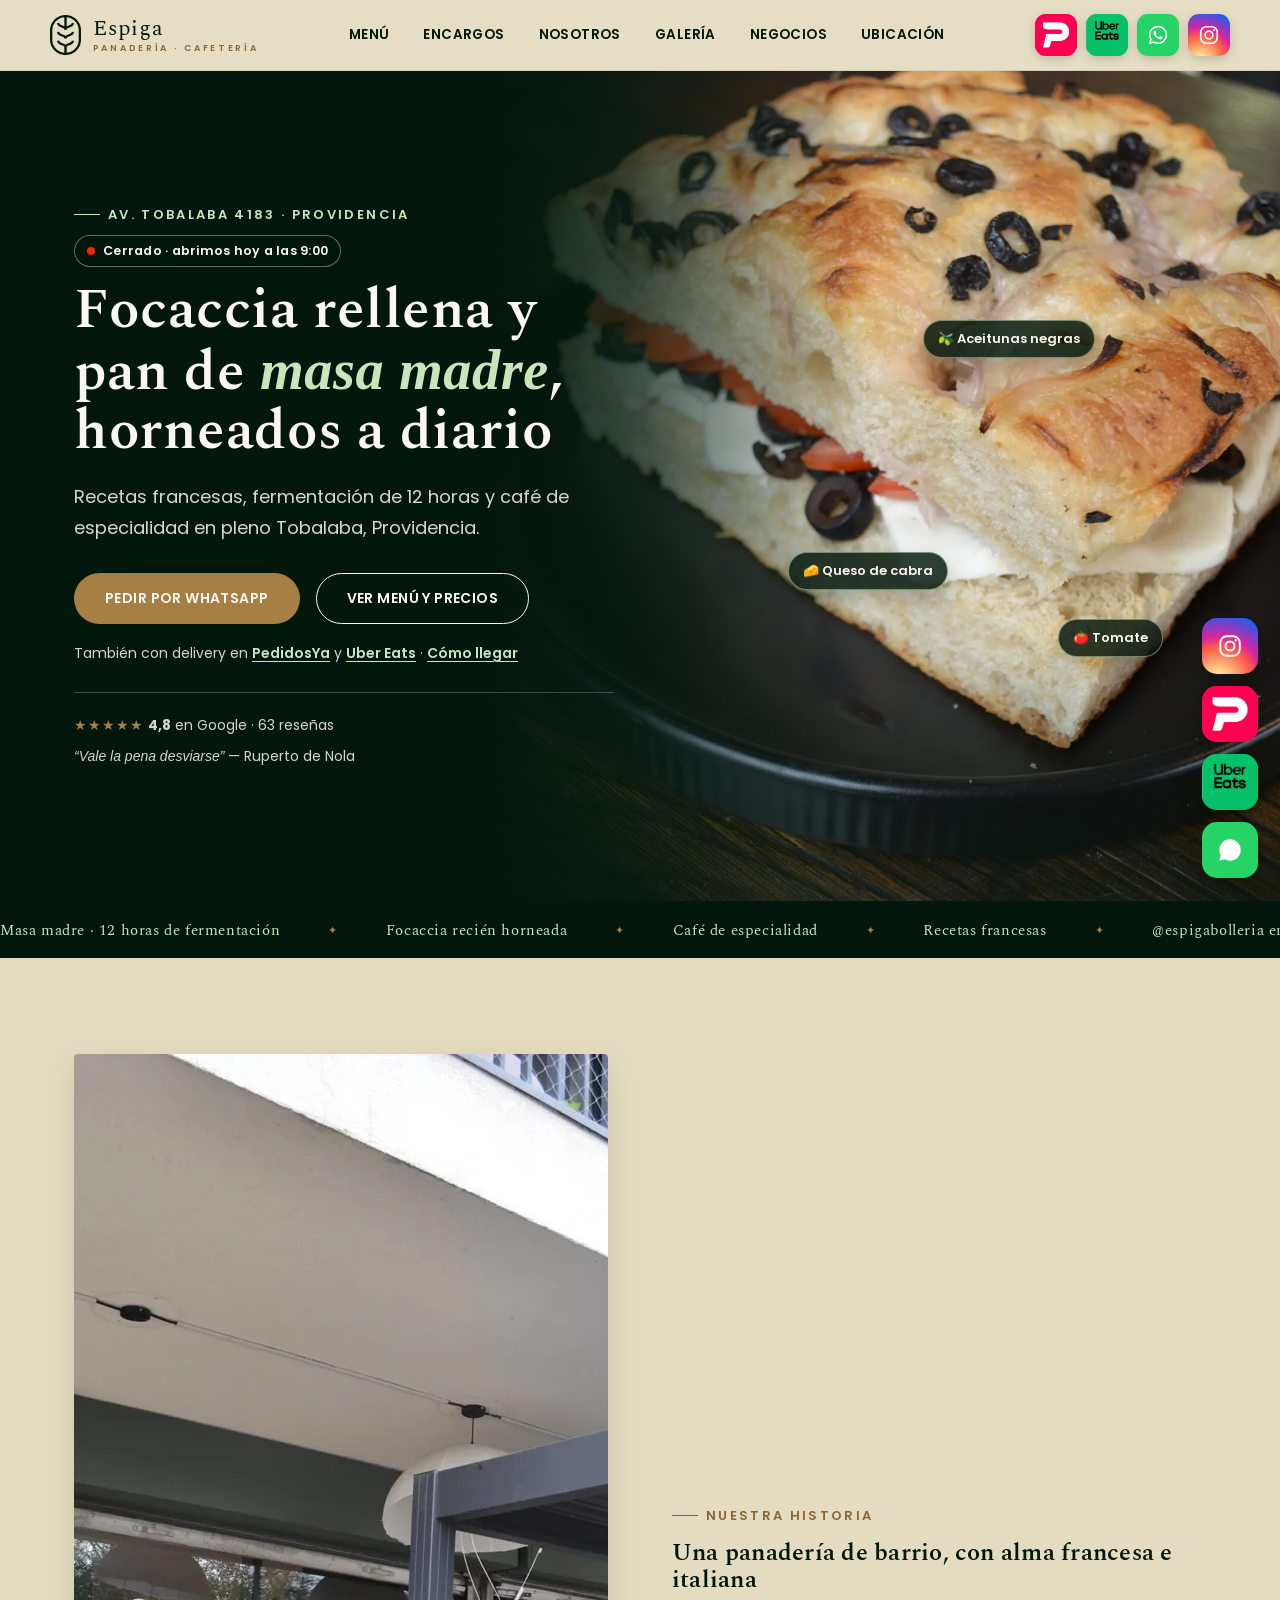
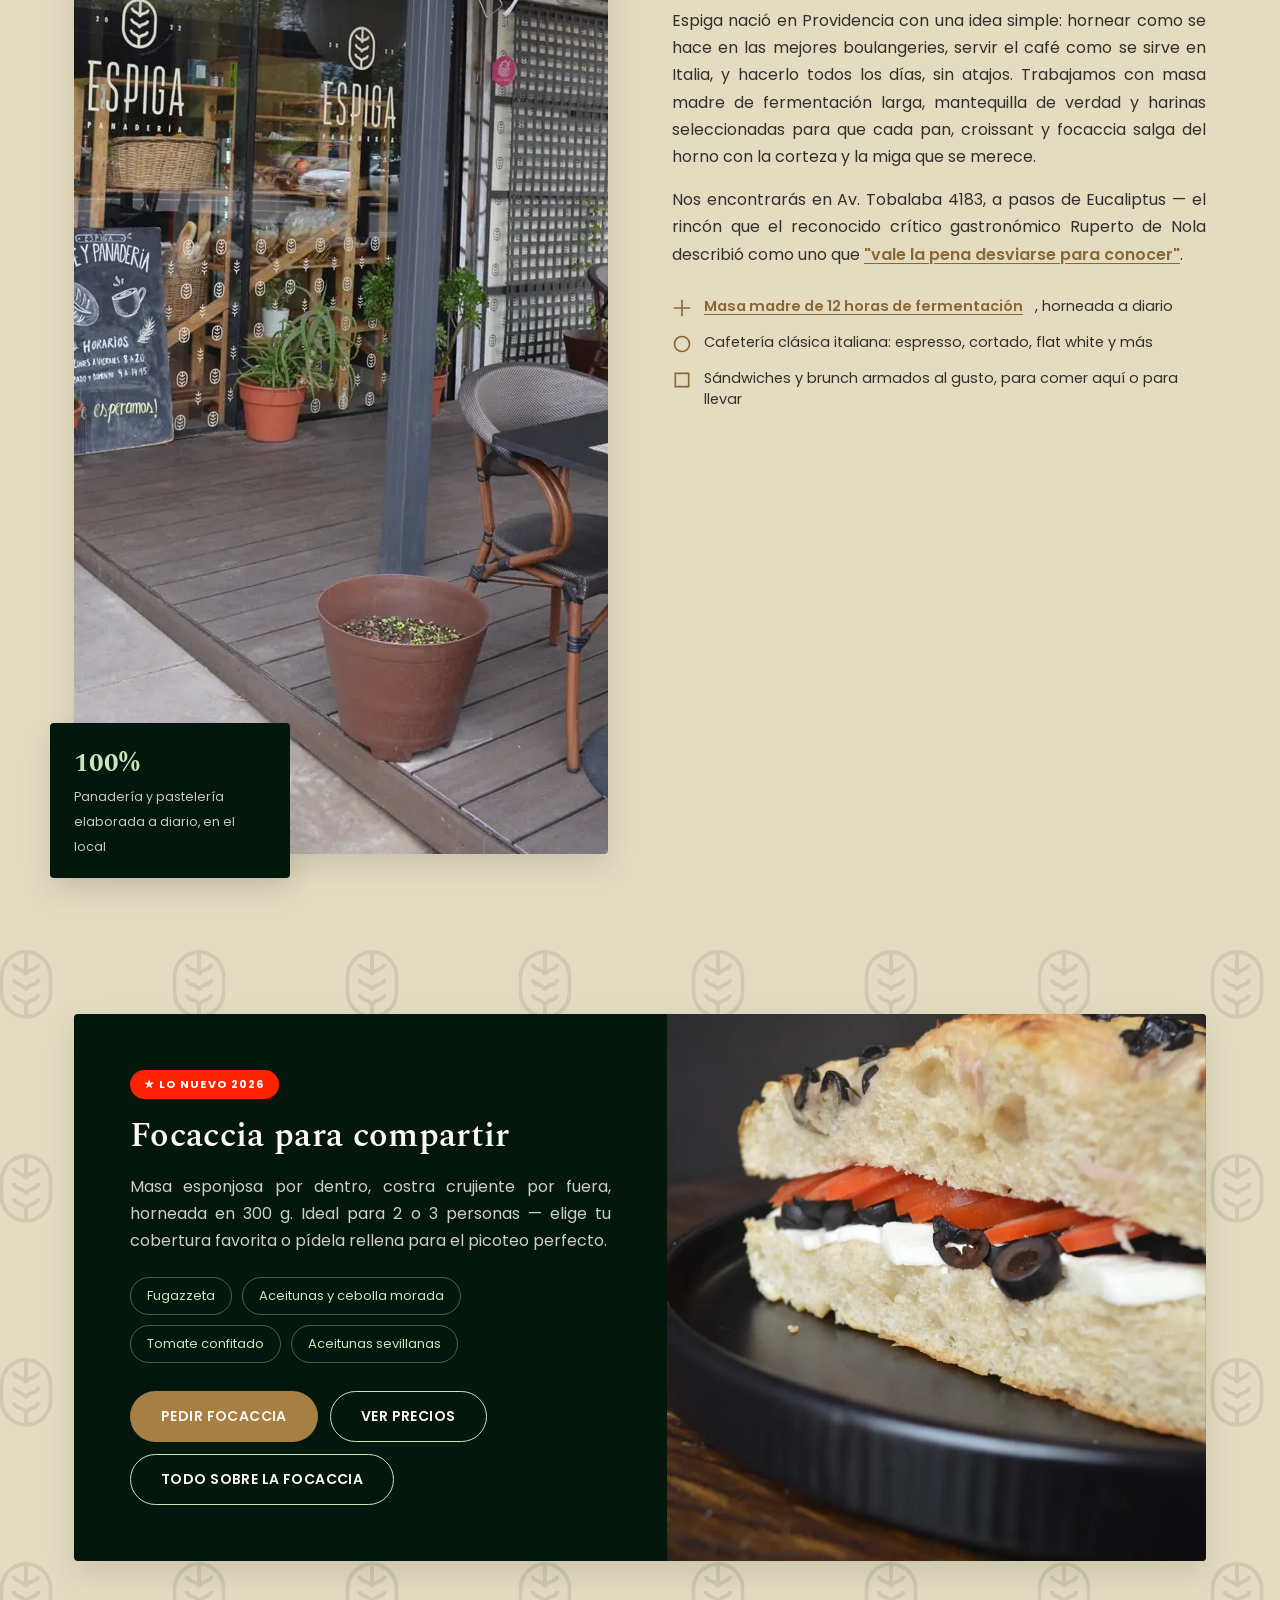
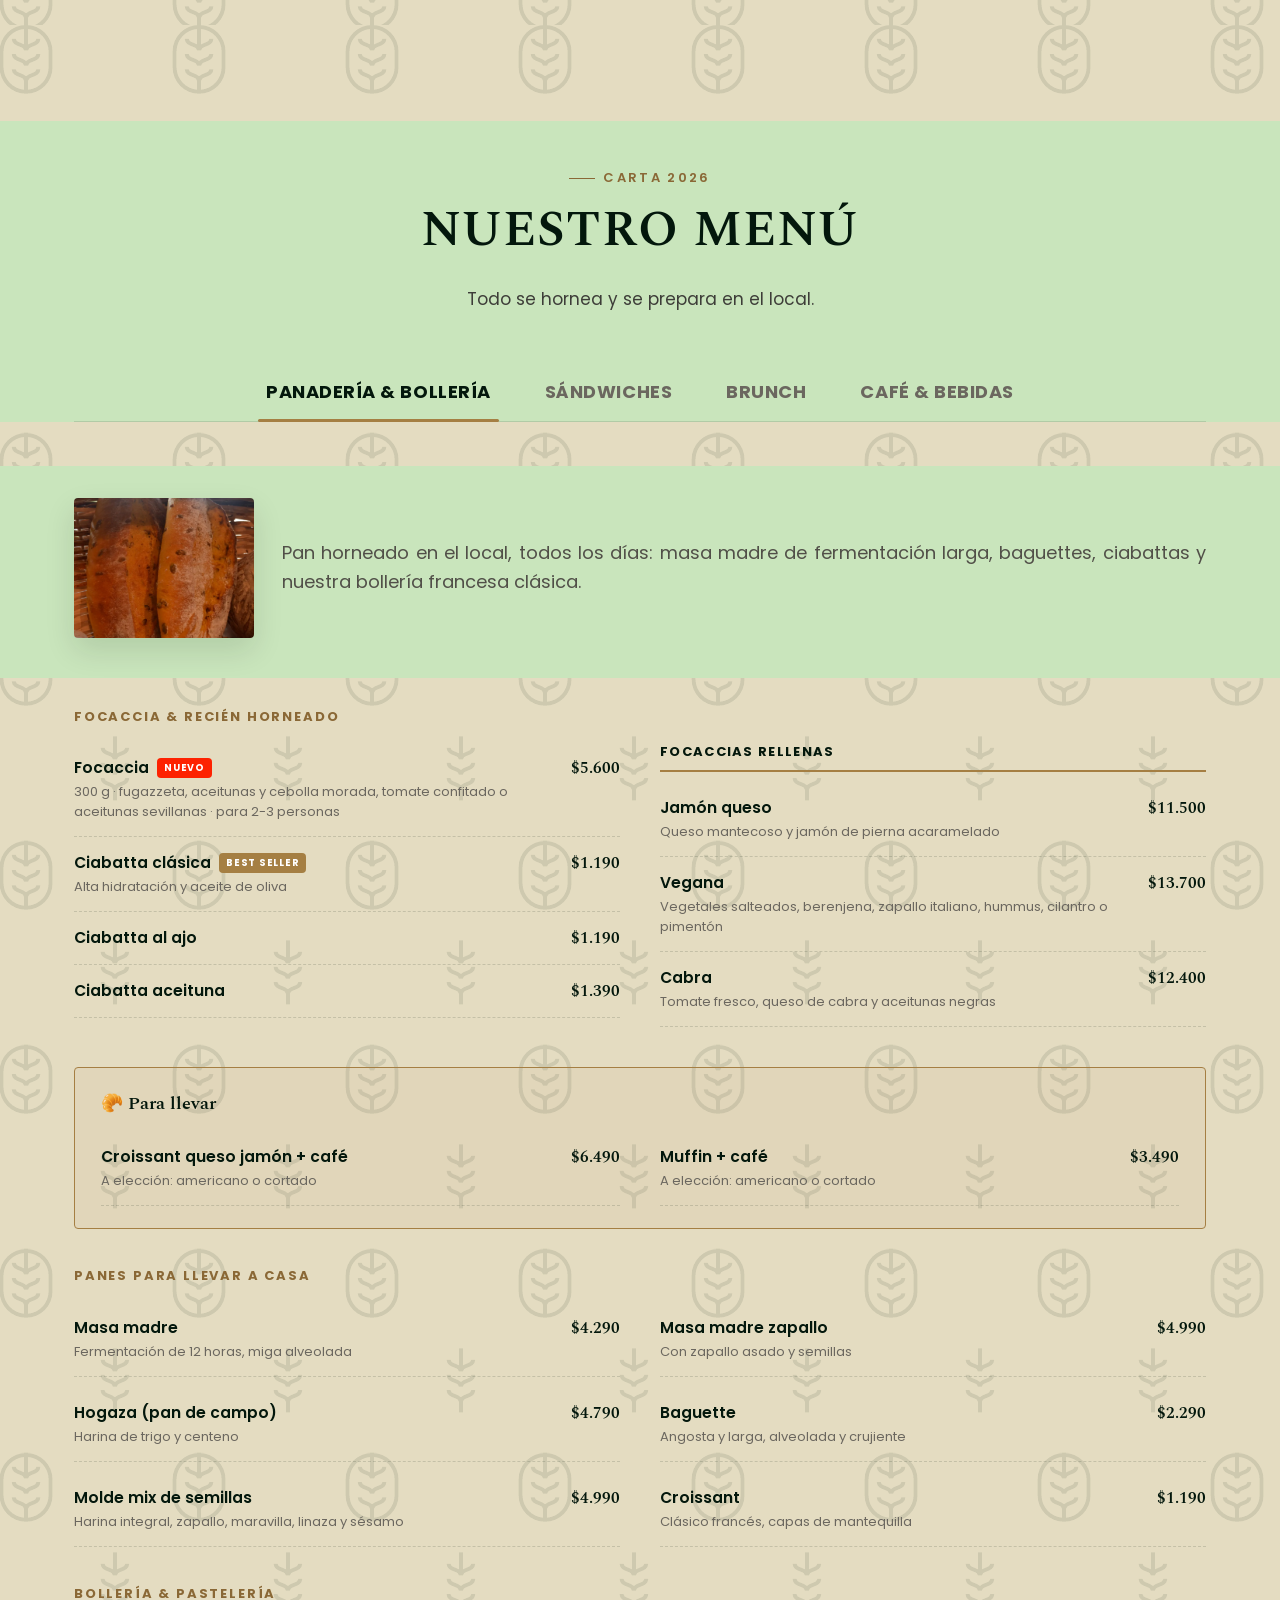
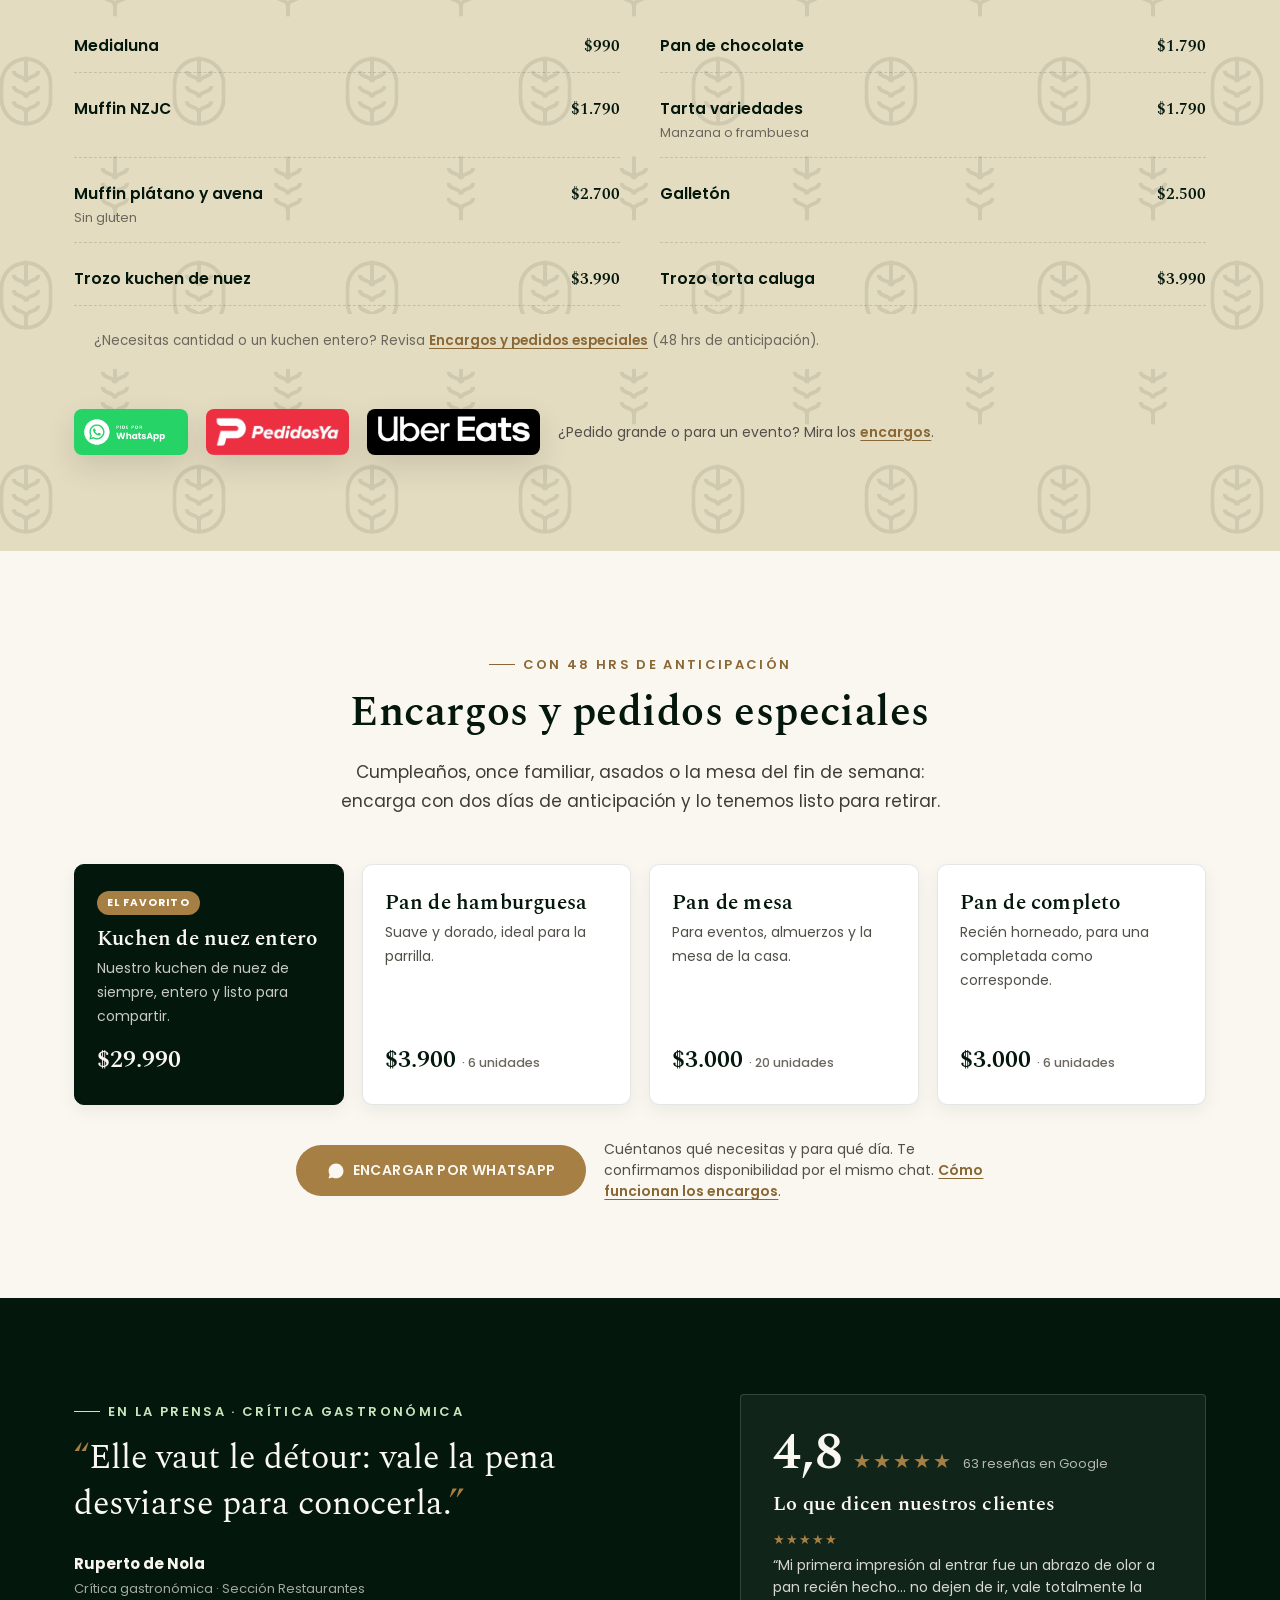
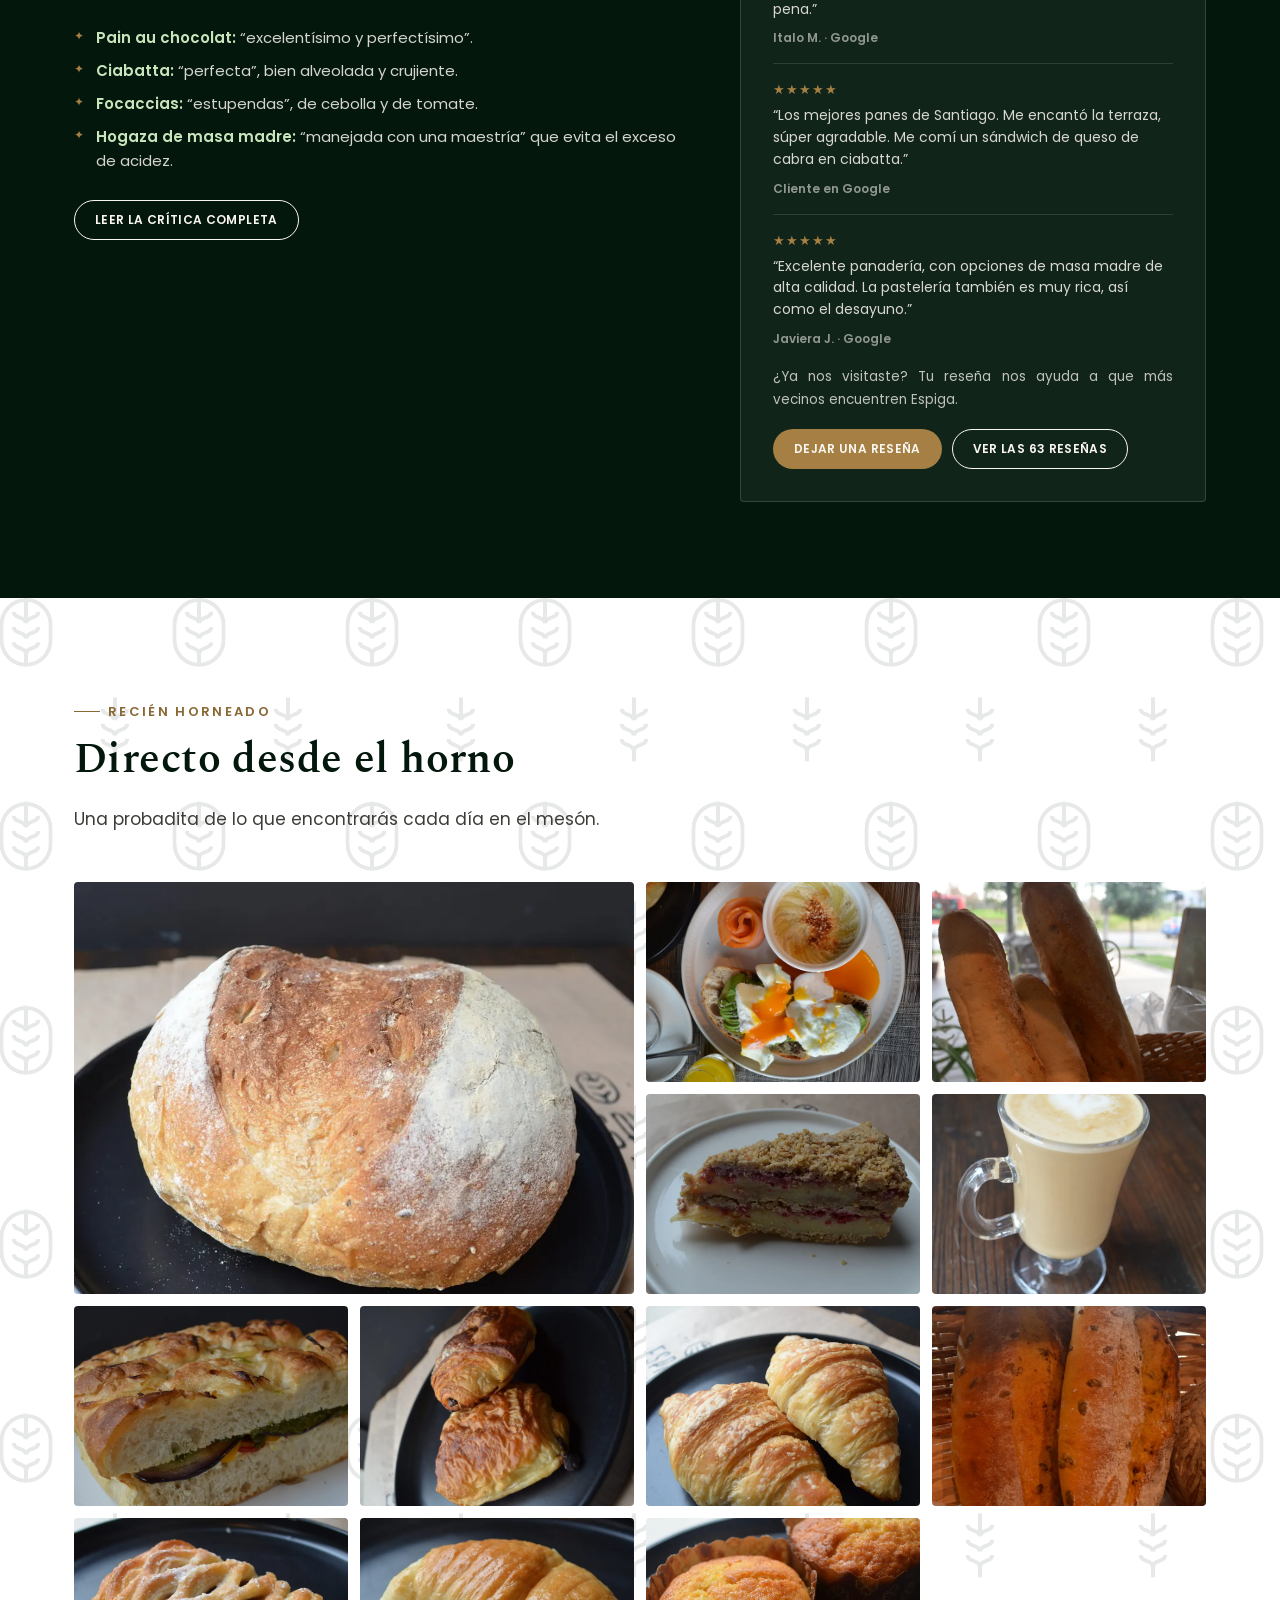
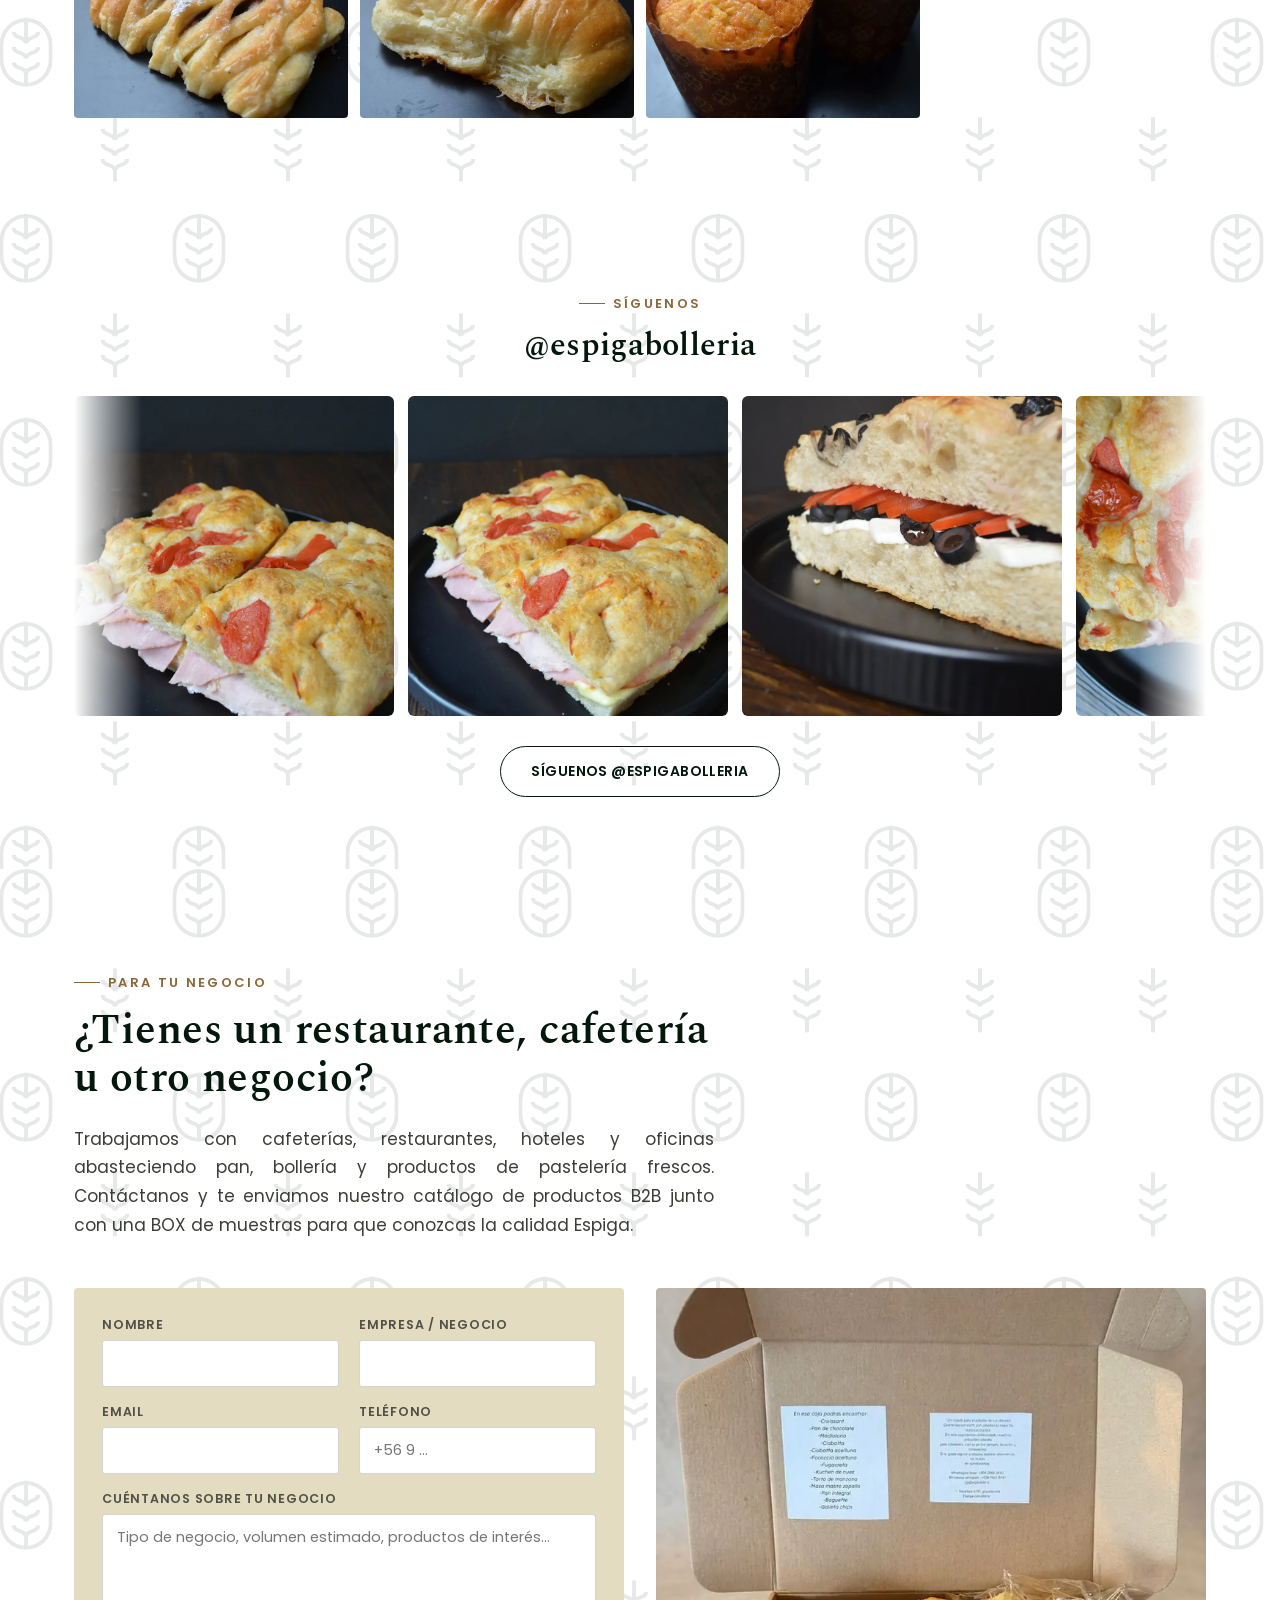
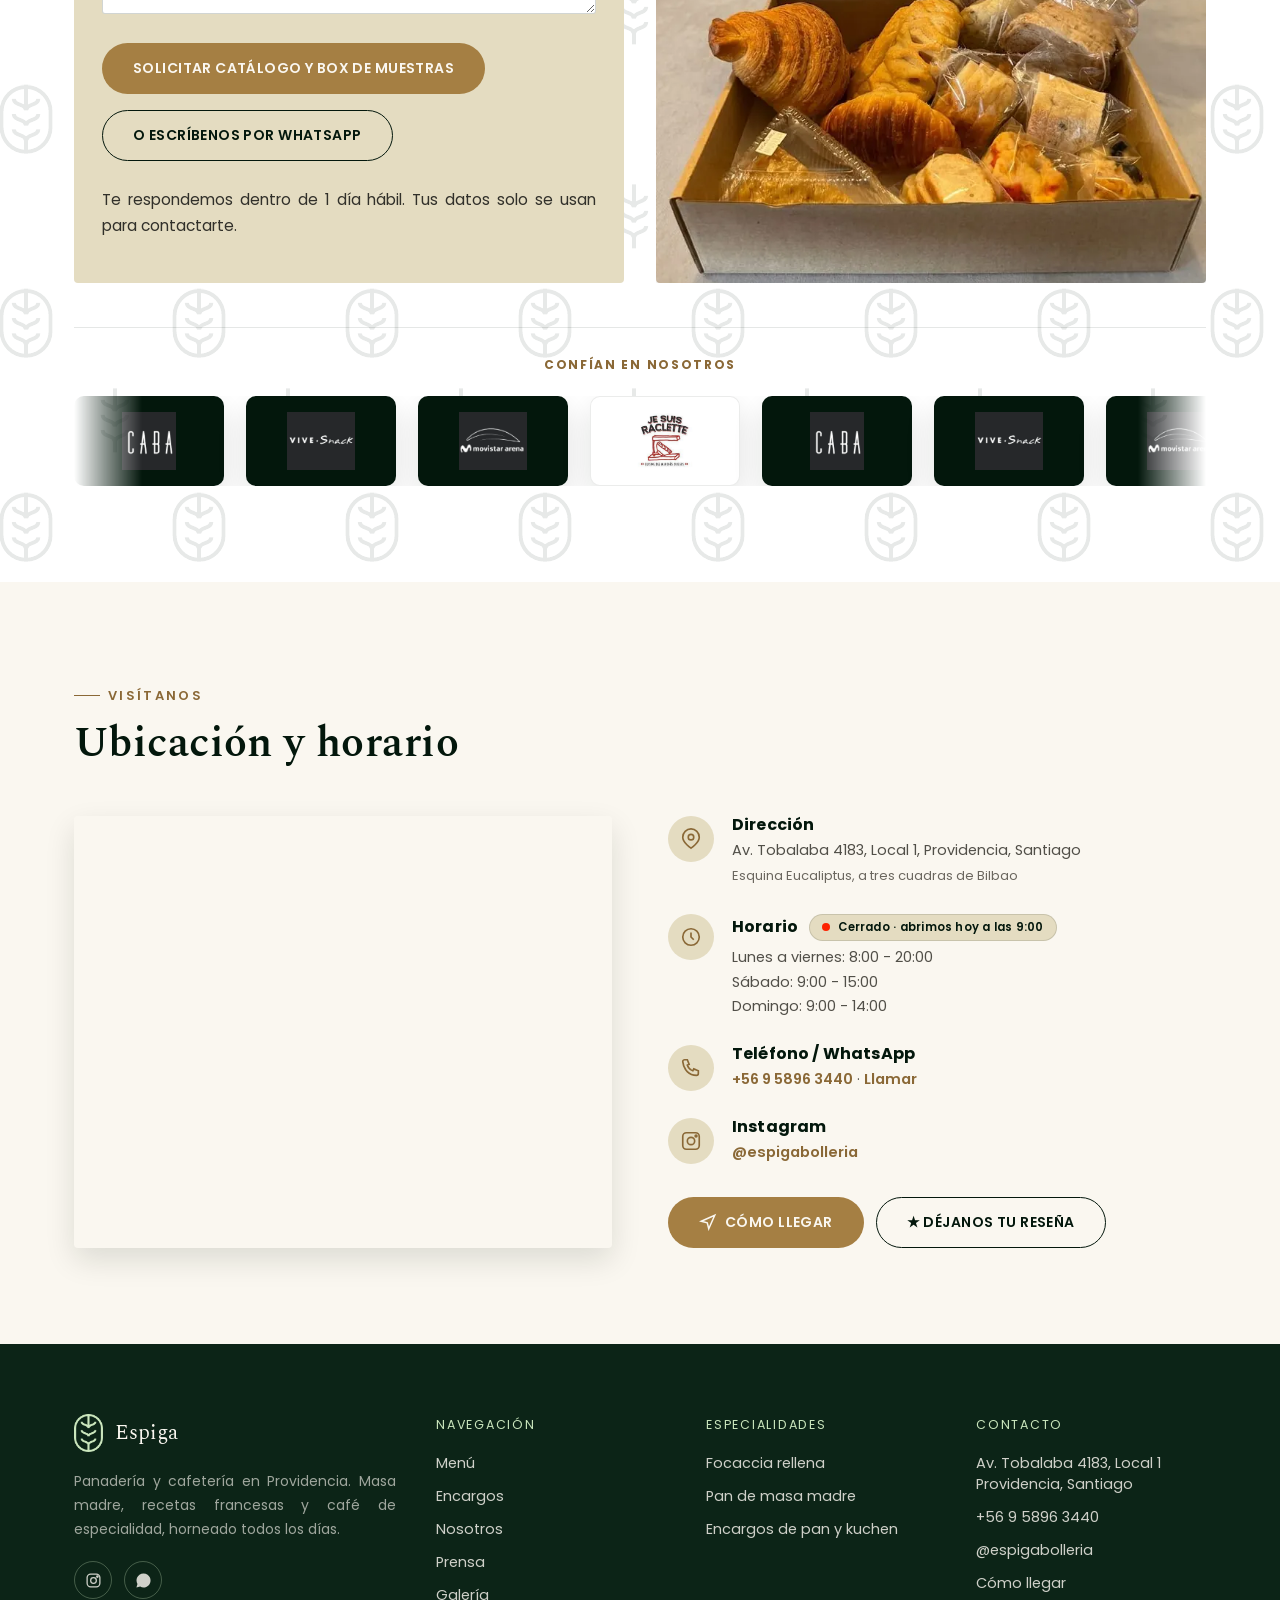
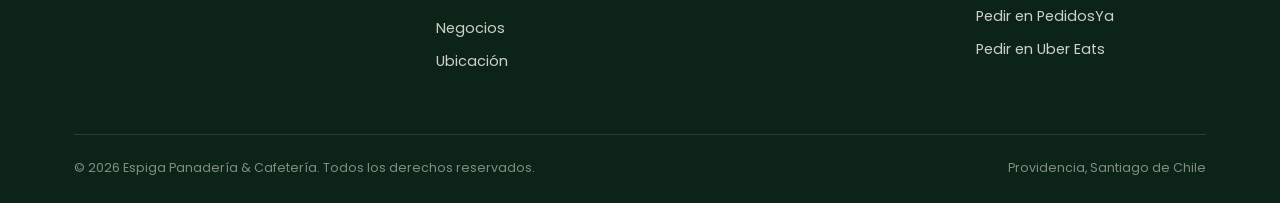
==== commit 5377d422: "Nueva portada: focaccia protagonista, titular más corto y reseñas a la vista Co-Authored-By: Claude " ====
--- a/index.html
+++ b/index.html
@@ -33,7 +33,7 @@
 <link rel="preconnect" href="https://fonts.googleapis.com">
 <link rel="preconnect" href="https://fonts.gstatic.com" crossorigin>
 <link href="https://fonts.googleapis.com/css2?family=Spectral:wght@400;500;600;700&family=Poppins:wght@400;500;600;700&display=swap" rel="stylesheet">
-<link rel="stylesheet" href="css/style.css?v=5">
+<link rel="stylesheet" href="css/style.css?v=6">
 
 <!-- Open Graph / redes sociales -->
 <meta property="og:title" content="Espiga Panadería &amp; Cafetería — Providencia">
@@ -139,30 +139,31 @@
 </header>
 
 <!-- ===================== HERO ===================== -->
-<section class="hero" id="inicio">
-  <div class="hero-pin"><div class="hero-bg" id="heroBg">
+<section class="hx hx-b" id="inicio">
+  <div class="hx-photo">
     <img src="assets/img/hero-ciabatta-aceituna.webp" alt="Focaccia rellena de Espiga con aceitunas negras, queso de cabra y tomate" width="1325" height="2000" fetchpriority="high">
-  </div>
-  <div class="hero-overlay"></div>
-  <div class="hero-ingredients" id="heroIngredients">
-    <span class="hero-tag" style="top:34%; left:6%;">🫒 Aceitunas</span>
-    <span class="hero-tag" style="top:56%; left:9%;">🧀 Queso de cabra</span>
-    <span class="hero-tag" style="top:50%; right:7%;">🍅 Tomate confitado</span>
-  </div>
-  <div class="container hero-inner">
+    <span class="hx-tag" style="top:30%; left:55%;">🫒 Aceitunas negras</span>
+    <span class="hx-tag" style="top:58%; left:38%;">🧀 Queso de cabra</span>
+    <span class="hx-tag" style="top:66%; left:72%;">🍅 Tomate</span>
+  </div>
+  <div class="container hx-copy">
     <div class="hero-meta">
       <div class="eyebrow">Av. Tobalaba 4183 · Providencia</div>
       <span class="open-status" data-open-status aria-live="polite"></span>
     </div>
-    <h1>Focaccia rellena, pan de <em>masa madre</em> y café de especialidad, recién horneado.</h1>
-    <p class="lead">Recetas francesas, fermentaciones largas y un rincón cafetero al estilo italiano en pleno Tobalaba.</p>
+    <h1>Focaccia rellena y pan de <em>masa madre</em>, horneados a diario</h1>
+    <p class="lead">Recetas francesas, fermentación de 12 horas y café de especialidad en pleno Tobalaba, Providencia.</p>
     <div class="hero-actions">
       <a href="https://wa.me/56958963440?text=Hola%20Espiga%2C%20quiero%20hacer%20un%20pedido%3A%20" target="_blank" rel="noopener" class="btn btn-gold" data-track="whatsapp" data-loc="hero">Pedir por WhatsApp</a>
       <a href="#menu" class="btn btn-outline">Ver menú y precios</a>
     </div>
     <p class="hero-sub">También con delivery en <a href="https://www.pedidosya.cl/restaurantes/santiago/espiga-panaderia-e71de2d0-ff0e-44c2-8fc5-16a61043ae1c-menu" target="_blank" rel="noopener" data-track="pedidosya" data-loc="hero">PedidosYa</a> y <a href="https://www.ubereats.com/cl/store/espiga-panaderia-santiago/zALc1uJ6V3Go2YLQgG5O0g" target="_blank" rel="noopener" data-track="ubereats" data-loc="hero">Uber Eats</a> · <a href="https://www.google.com/maps/dir/?api=1&amp;destination=Espiga+Panader%C3%ADa+Av.+Tobalaba+4183+Providencia" target="_blank" rel="noopener" data-track="maps" data-loc="hero">Cómo llegar</a></p>
-  </div>
-  </div></section>
+    <ul class="hx-proof">
+      <li><span class="hx-stars" aria-hidden="true">★★★★★</span> <strong>4,8</strong> en Google · 63 reseñas</li>
+      <li><em>“Vale la pena desviarse”</em> — Ruperto de Nola</li>
+    </ul>
+  </div>
+</section>
 
 <!-- ===================== STRIP (link a Instagram) ===================== -->
 <a class="strip" data-track="instagram" data-loc="strip" href="https://instagram.com/espigabolleria" target="_blank" rel="noopener" aria-label="Síguenos en Instagram @espigabolleria">
--- a/css/style.css
+++ b/css/style.css
@@ -153,47 +153,35 @@
 .burger{ display:none; background:none; border:none; cursor:pointer; padding:8px; }
 .burger span{ display:block; width:24px; height:2px; background:var(--dark); margin:5px 0; transition: all .2s ease;}
 
-/* ===== Hero (foto fija de focaccia rellena) ===== */
-.hero{
-  position: relative; min-height: 170vh;
-
-  color: var(--cream-white);
-}
-.hero-pin{ position: sticky; top:70px; height:92vh; display:flex; align-items:flex-end; overflow:hidden; } .hero-bg{ position:absolute; inset:0; z-index:0; overflow:hidden; background: var(--dark); }
-.hero-bg img{
-  width:100%; height:100%; object-fit:cover; object-position:center 22%; display:block;
-  transform: scale(1); transform-origin:center 30%;
-  transition: transform .15s linear, object-position .15s linear;
-  will-change: transform, object-position;
-}
-.hero-overlay{
-  position:absolute; inset:0; z-index:1;
-  background: linear-gradient(180deg, rgba(3,23,12,.35) 0%, rgba(3,23,12,.5) 55%, rgba(3,23,12,.88) 100%);
-}
-/* Ingredientes que se revelan al hacer scroll dentro del hero */
-.hero-ingredients{ position:absolute; inset:0; z-index:2; pointer-events:none; }
-.hero-tag{
-  position:absolute; opacity:0; transform: translateY(10px);
-  transition: opacity .5s ease, transform .5s ease;
-  background: rgba(3,23,12,.55); backdrop-filter: blur(3px);
-  border: 1px solid rgba(201,229,188,.55); color: var(--cream-white);
-  font-family: var(--font-sans); font-size: 13px; font-weight:600; letter-spacing:.04em;
-  padding: 8px 16px; border-radius: 999px; white-space:nowrap;
-}
-.hero-ingredients.show .hero-tag{ opacity:1; transform: translateY(0); }
-.hero-inner{ position:relative; z-index:3; padding-bottom: 90px; max-width: 720px; }
-.hero .eyebrow{ color: var(--green-light); }
-.hero .eyebrow::before{ background: var(--green-light); }
-.hero h1{
-  font-size: clamp(38px, 6vw, 68px);
-  color: var(--cream-white);
-  margin-bottom: 20px;
-}
-.hero h1 em{ color: var(--green-light); font-style: normal; }
-.hero p.lead{
-  font-size: 18px; max-width: 520px; color: rgba(250,247,240,.9);
-  margin-bottom: 34px; text-align:left;
-}
+/* ===== Hero: foto protagonista (focaccia a la derecha, texto a la izquierda) ===== */
+.hx-tag{ position:absolute; background: rgba(3,23,12,.82); color: var(--cream-white); border:1px solid rgba(201,229,188,.5); font-size: 13px; font-weight: 600; padding: 8px 14px; border-radius: 999px; white-space:nowrap; box-shadow: 0 8px 20px rgba(0,0,0,.2); }
+.hx-proof{ list-style:none; padding: 22px 0 0; margin: 26px 0 0; border-top: 1px solid rgba(3,23,12,.14); display:flex; flex-wrap:wrap; gap: 10px 28px; font-size: 14px; }
+.hx-stars{ color: var(--gold); letter-spacing: 1px; }
+.hx .lead{ text-align:left; }
+.hx-proof li{ margin:0; }
+
+.hx-b{ position:relative; background: var(--dark); color: var(--cream-white); min-height: calc(100vh - 70px); display:flex; align-items:center; overflow:hidden; }
+.hx-b .hx-photo{ position:absolute; top:0; right:0; bottom:0; width: 62%; }
+.hx-b .hx-photo img{ width:100%; height:100%; object-fit: cover; object-position: center 58%; display:block; }
+.hx-b .hx-photo::before{ content:""; position:absolute; inset:0; z-index:1; background: linear-gradient(90deg, var(--dark) 0%, rgba(3,23,12,.75) 18%, rgba(3,23,12,0) 48%), linear-gradient(0deg, rgba(3,23,12,.55) 0%, rgba(3,23,12,0) 30%); }
+.hx-b .hx-tag{ z-index:2; }
+.hx-b .hx-copy{ position:relative; z-index:3; padding-top: 56px; padding-bottom: 56px; }
+.hx-b .hx-copy > *{ max-width: 540px; }
+.hx-b .eyebrow{ color: var(--green-light); }
+.hx-b .eyebrow::before{ background: var(--green-light); }
+.hx-b h1{ font-size: clamp(36px, 4.4vw, 58px); line-height: 1.06; color: var(--cream-white); margin: 0 0 20px; }
+.hx-b h1 em{ font-style: italic; color: var(--green-light); }
+.hx-b .lead{ font-size: 18px; color: rgba(250,247,240,.86); margin: 0 0 30px; }
+.hx-b .hx-proof{ border-top-color: rgba(201,229,188,.25); color: rgba(250,247,240,.85); }
+@media (max-width: 900px){
+  .hx-b{ display:block; min-height:auto; }
+  .hx-b .hx-photo{ position:relative; width:100%; height: 340px; }
+  .hx-b .hx-photo::before{ background: linear-gradient(0deg, var(--dark) 0%, rgba(3,23,12,0) 45%); }
+  .hx-b .hx-copy{ padding-top: 8px; padding-bottom: 40px; }
+  .hx-b .hx-tag[style*="left:72%"]{ left: auto !important; right: 4%; top: 76% !important; }
+  .hx-b .hx-tag[style*="left:38%"]{ left: 6% !important; }
+}
+
 .hero-actions{ display:flex; gap:16px; flex-wrap:wrap; }
 
 /* ===== Marquee strip ===== */
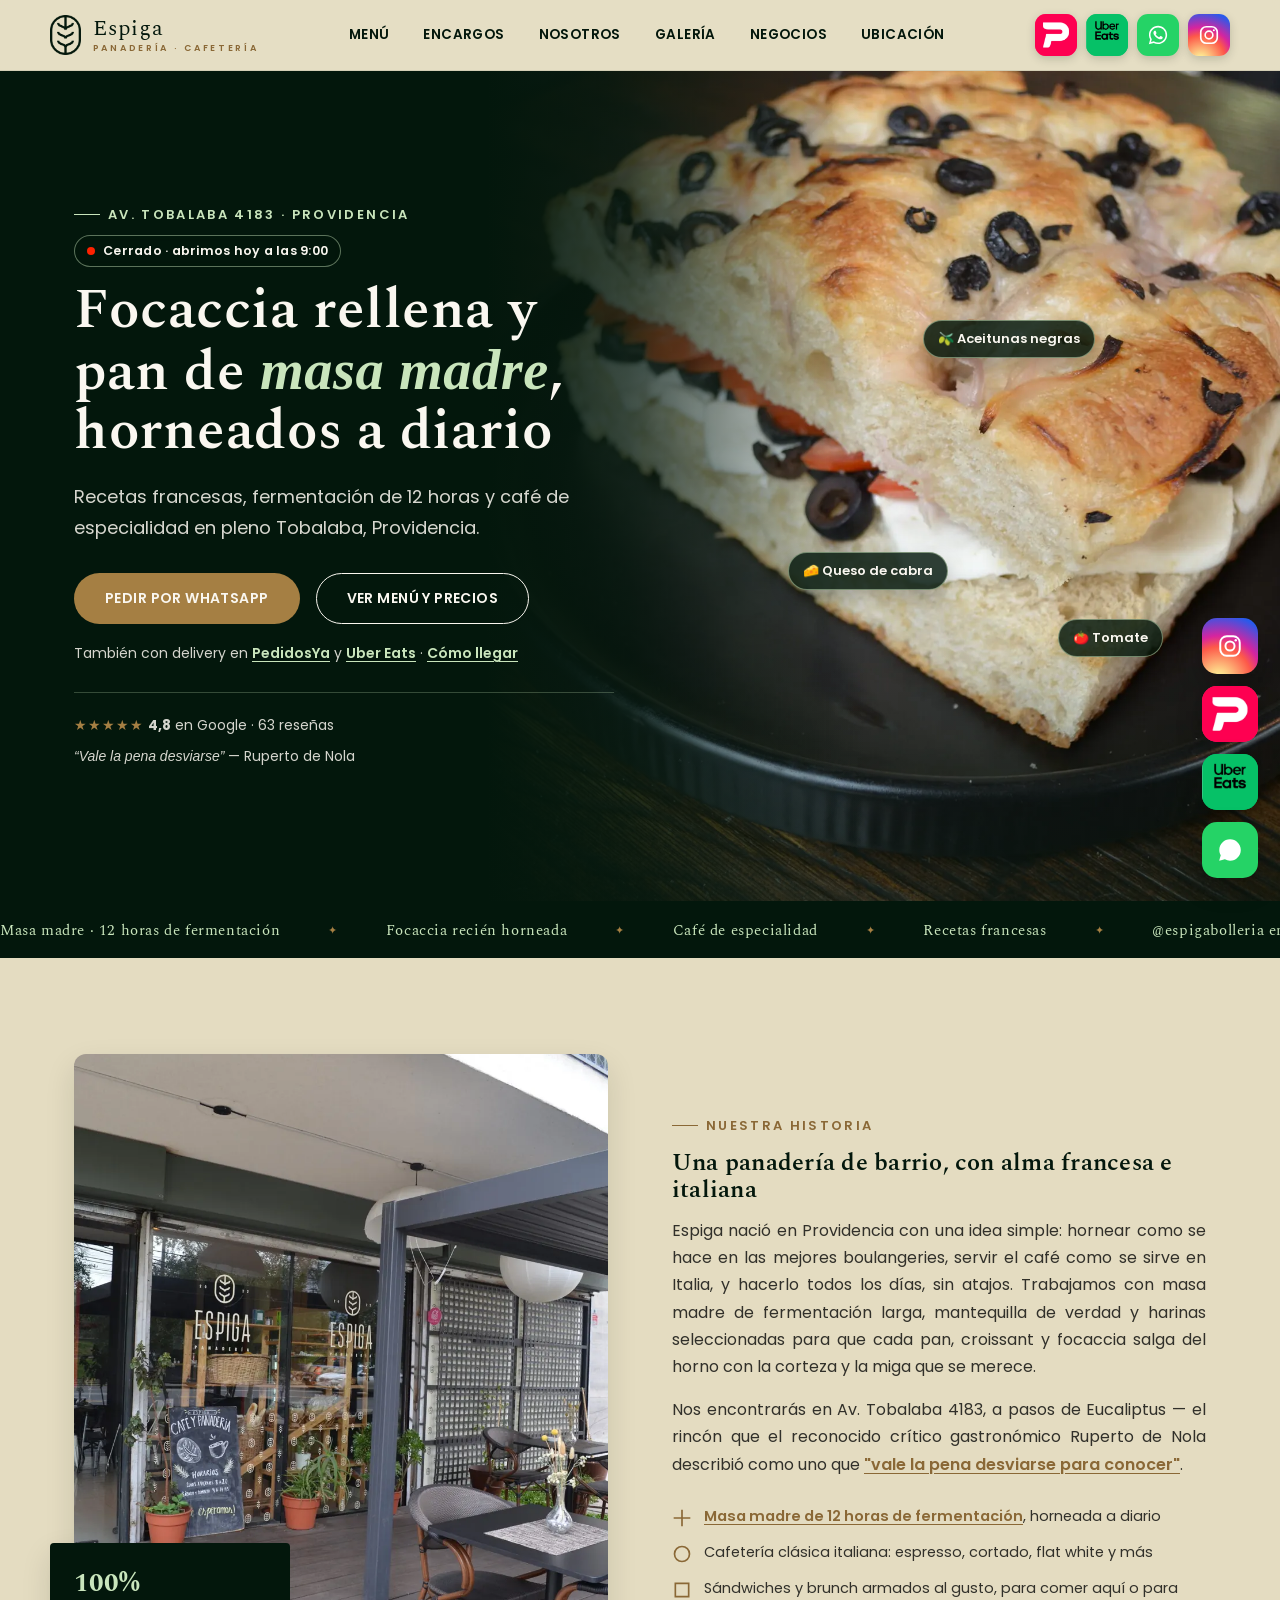
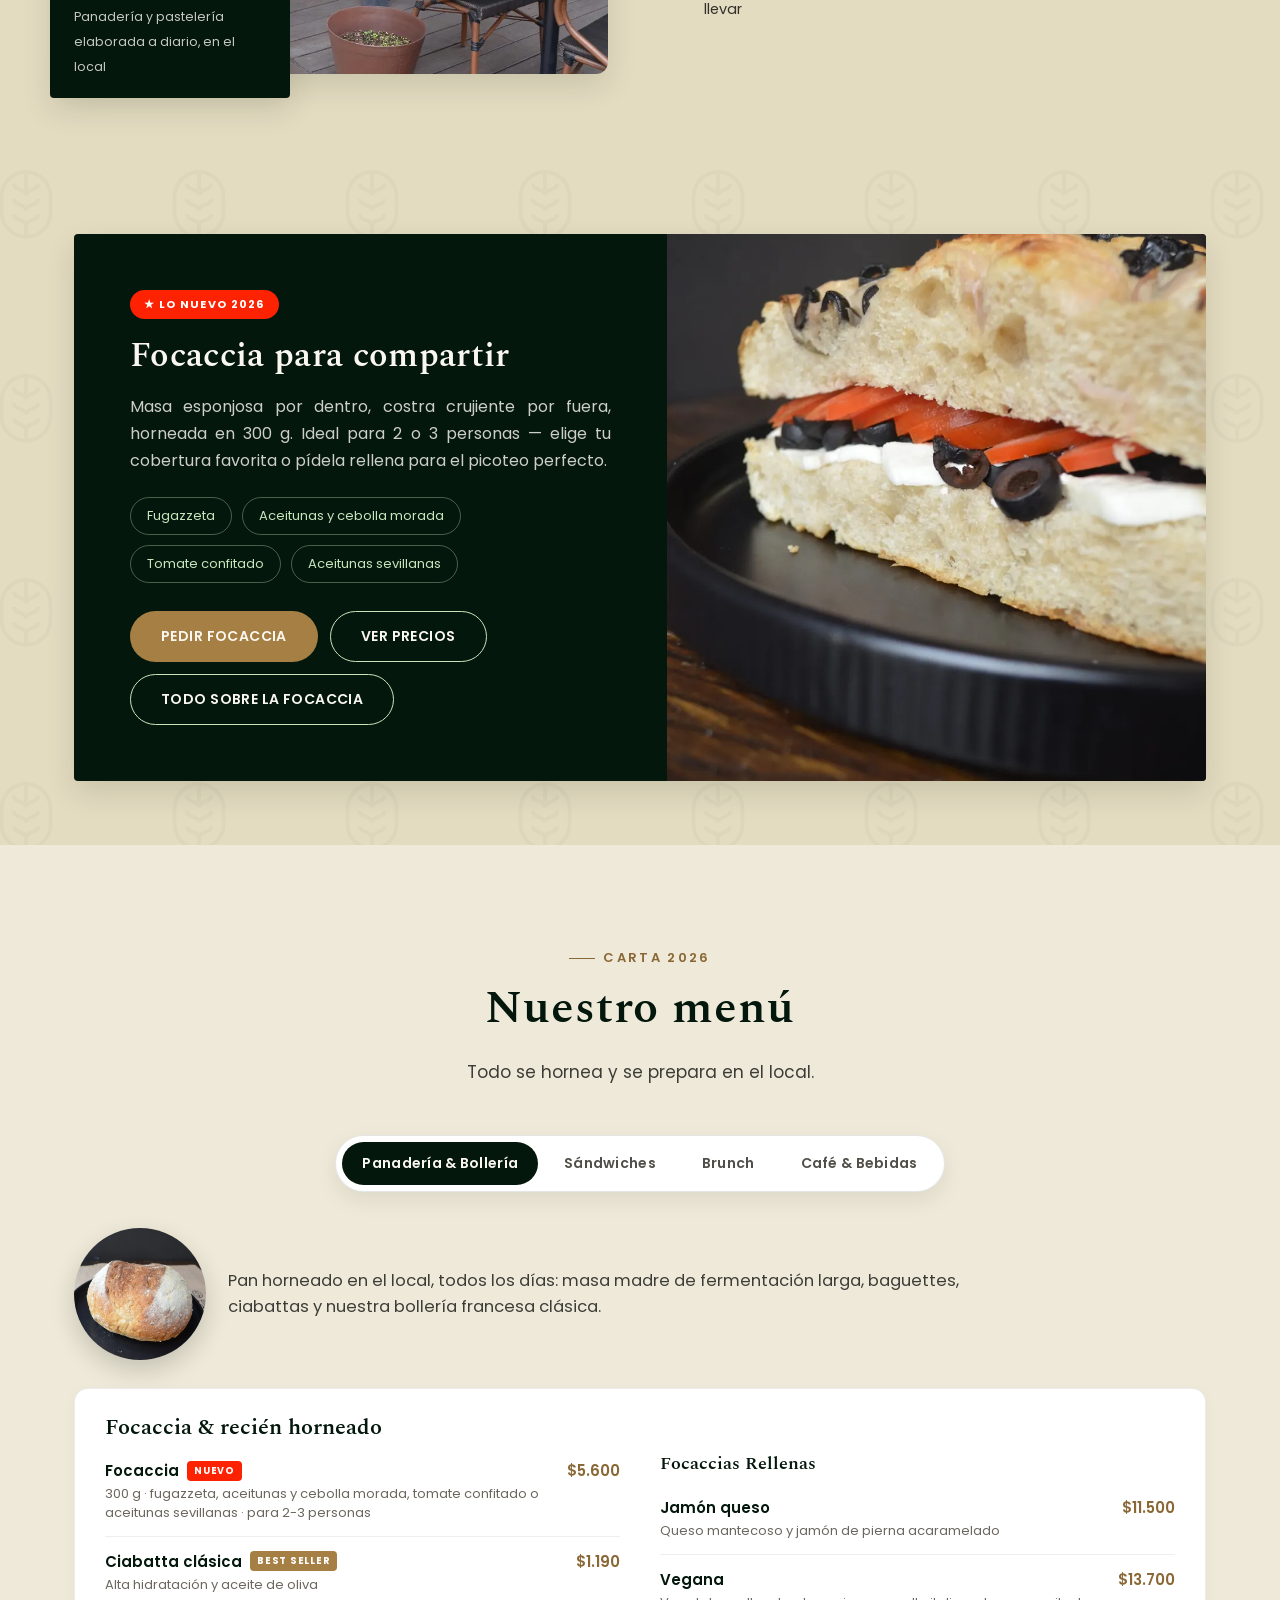
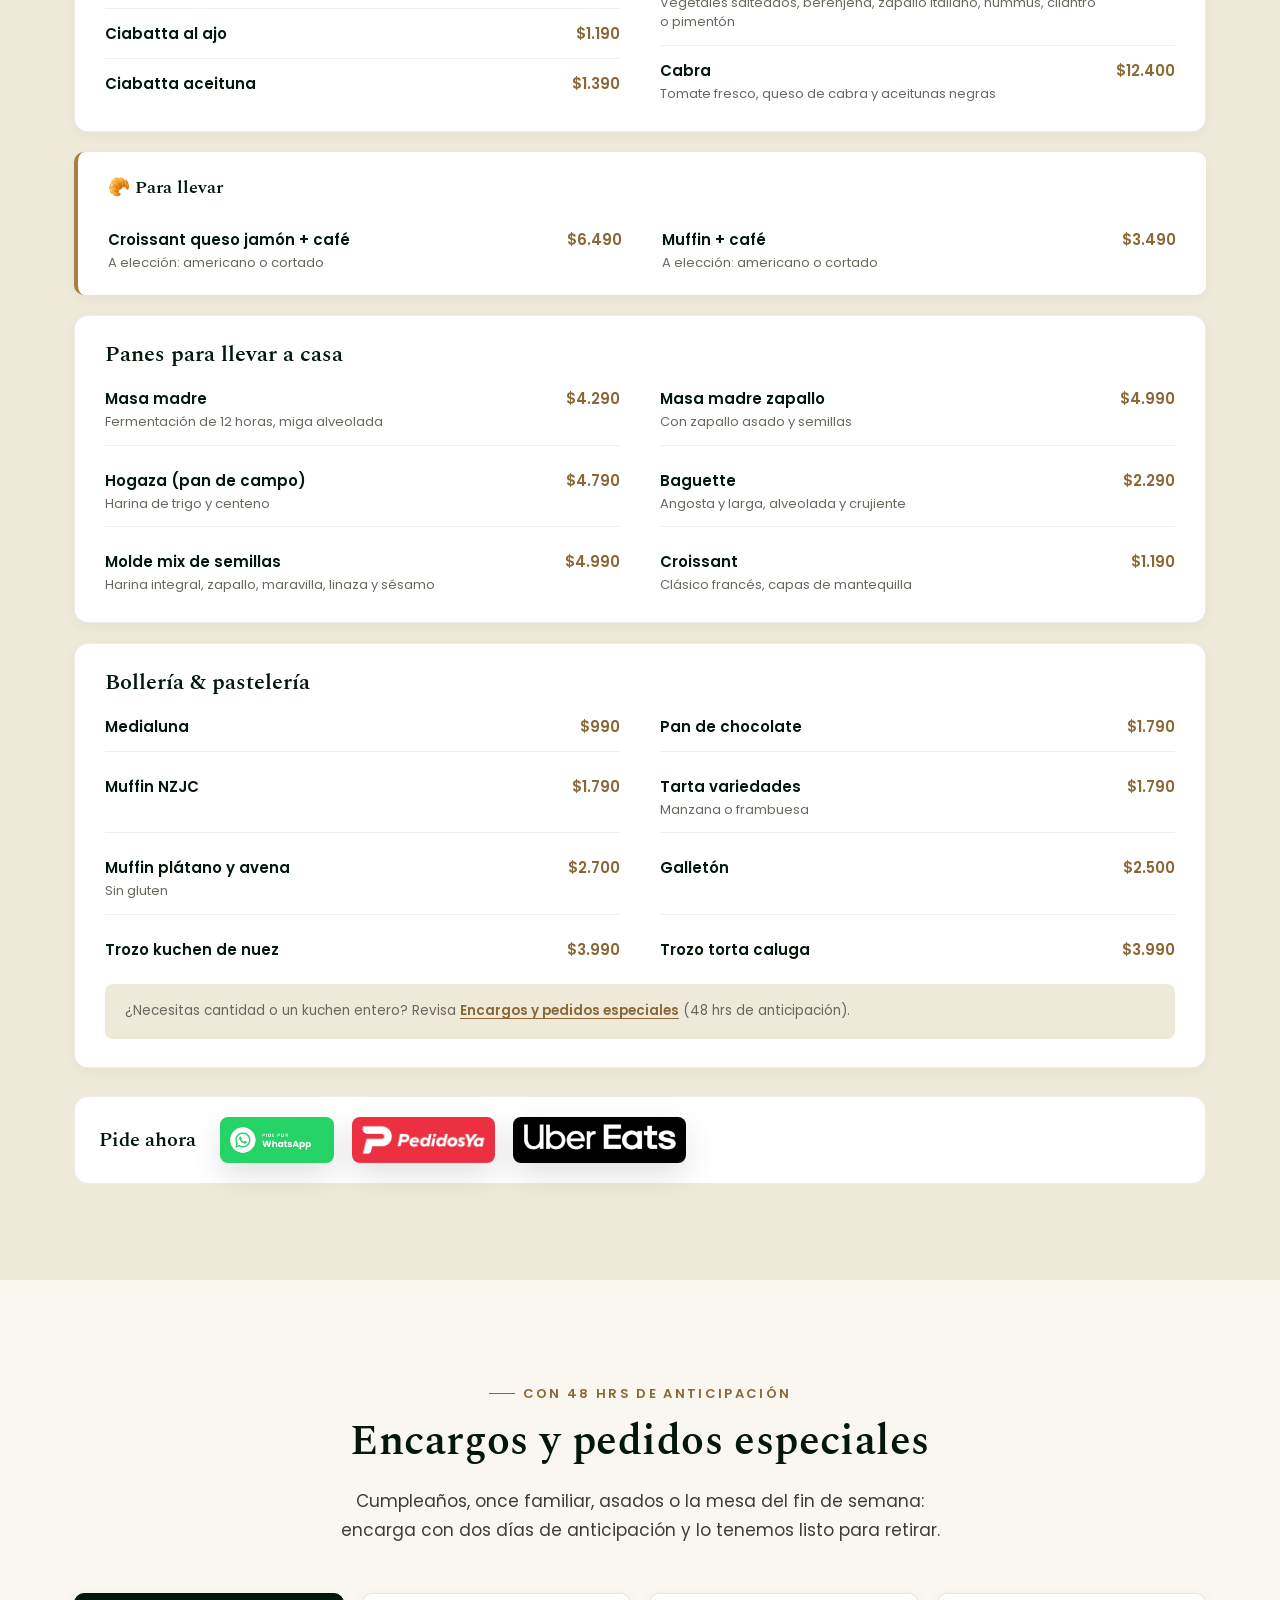
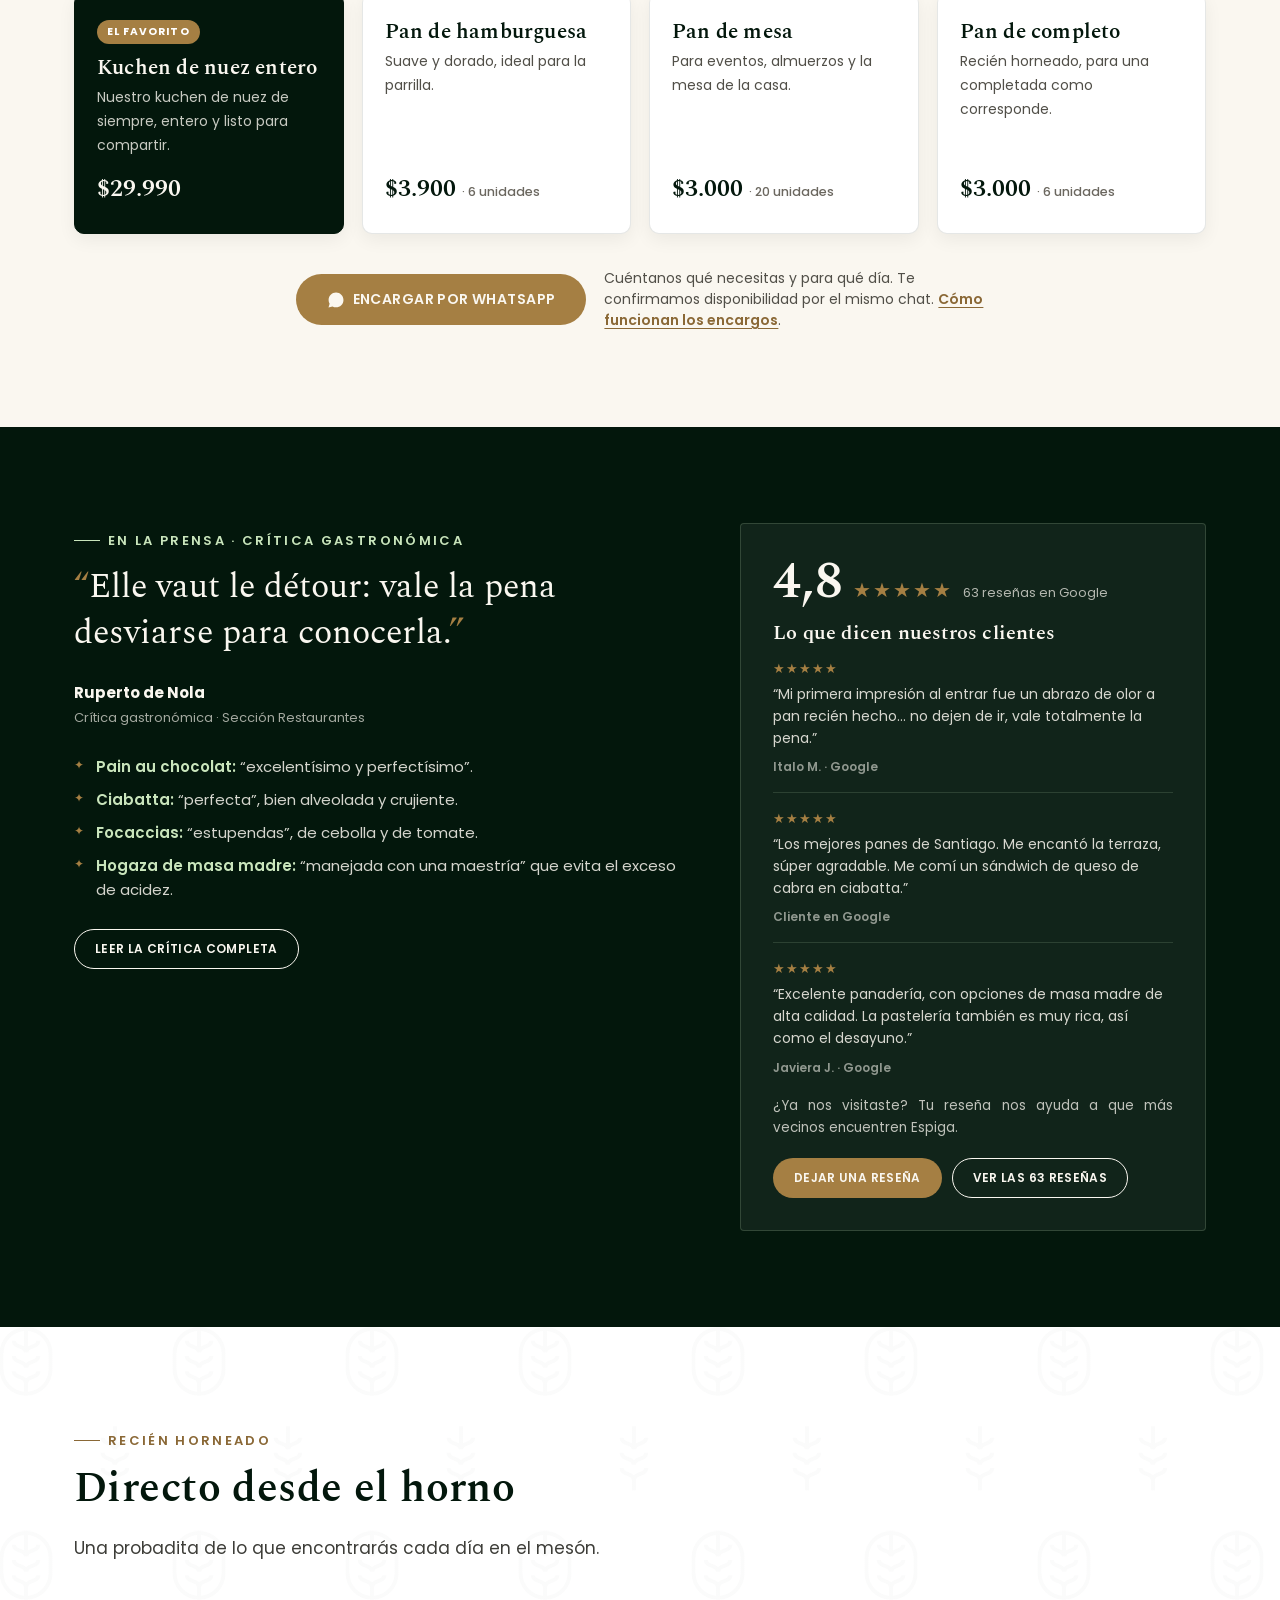
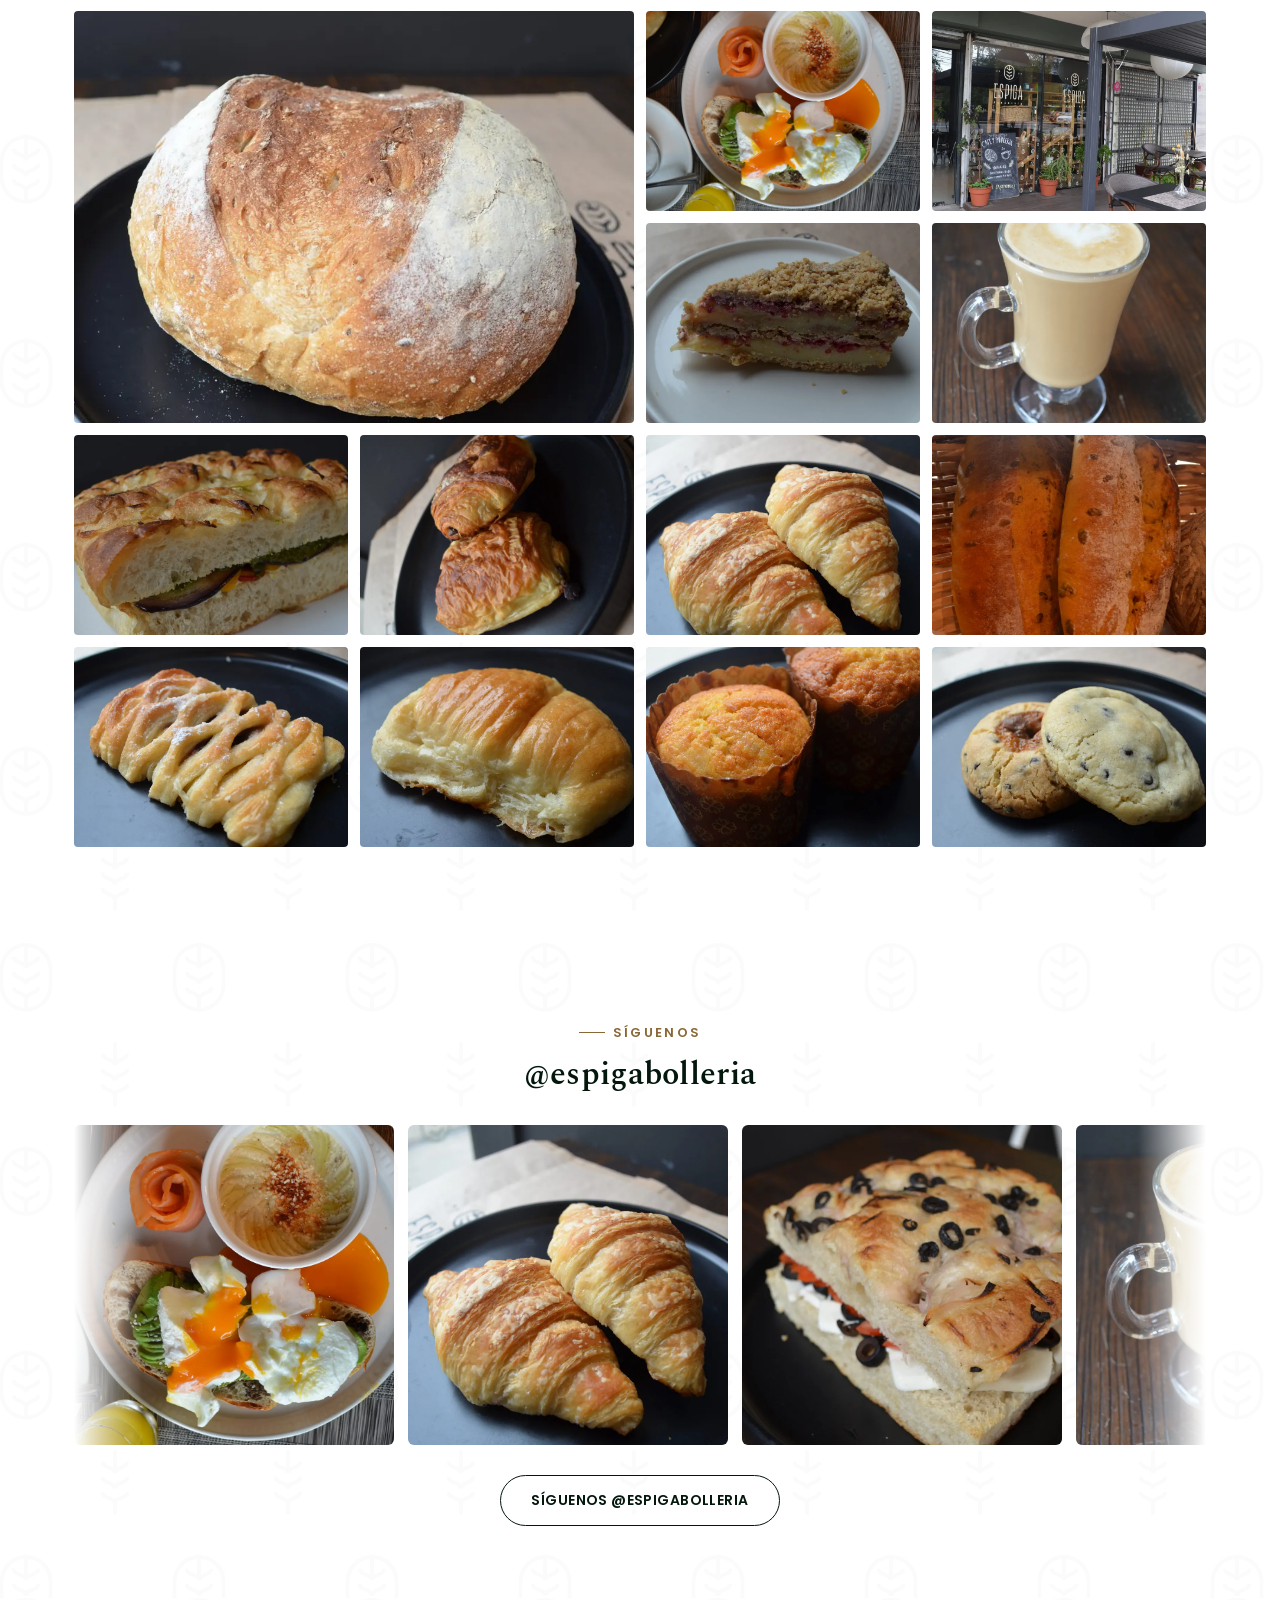
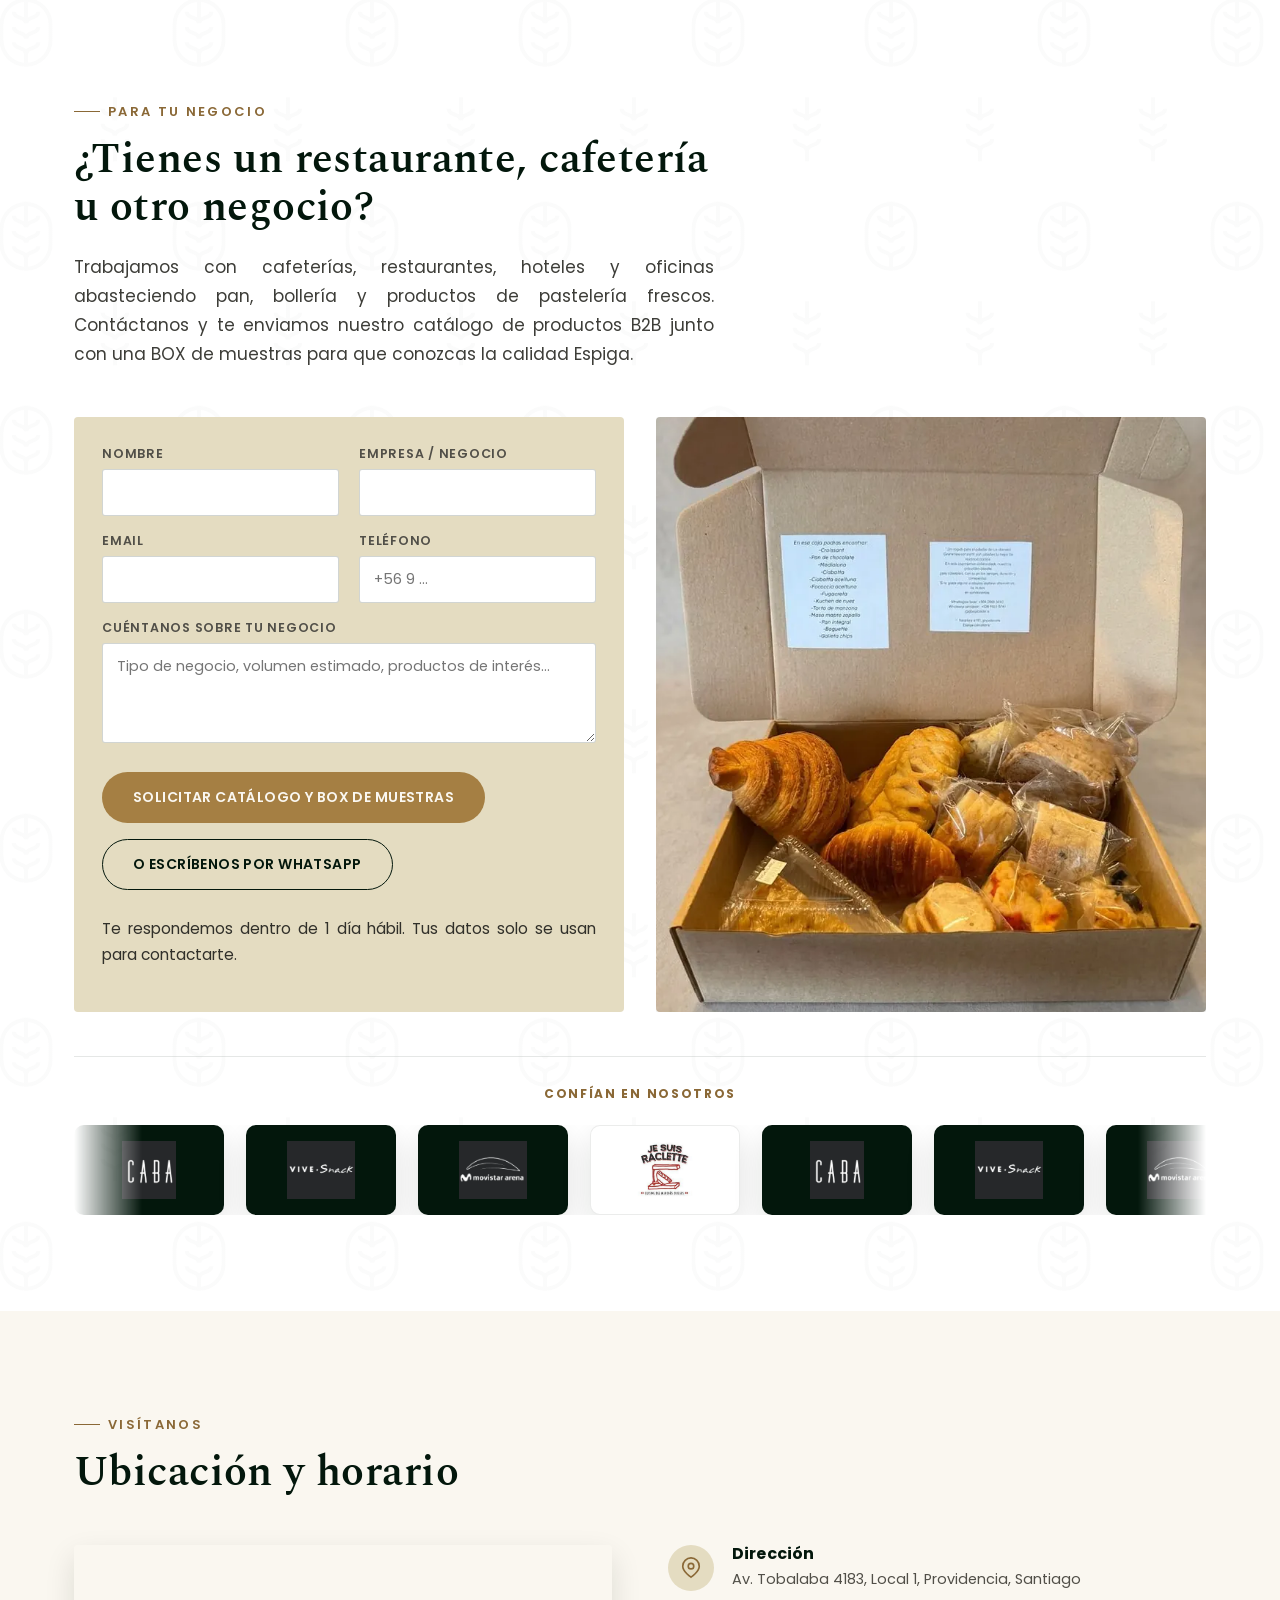
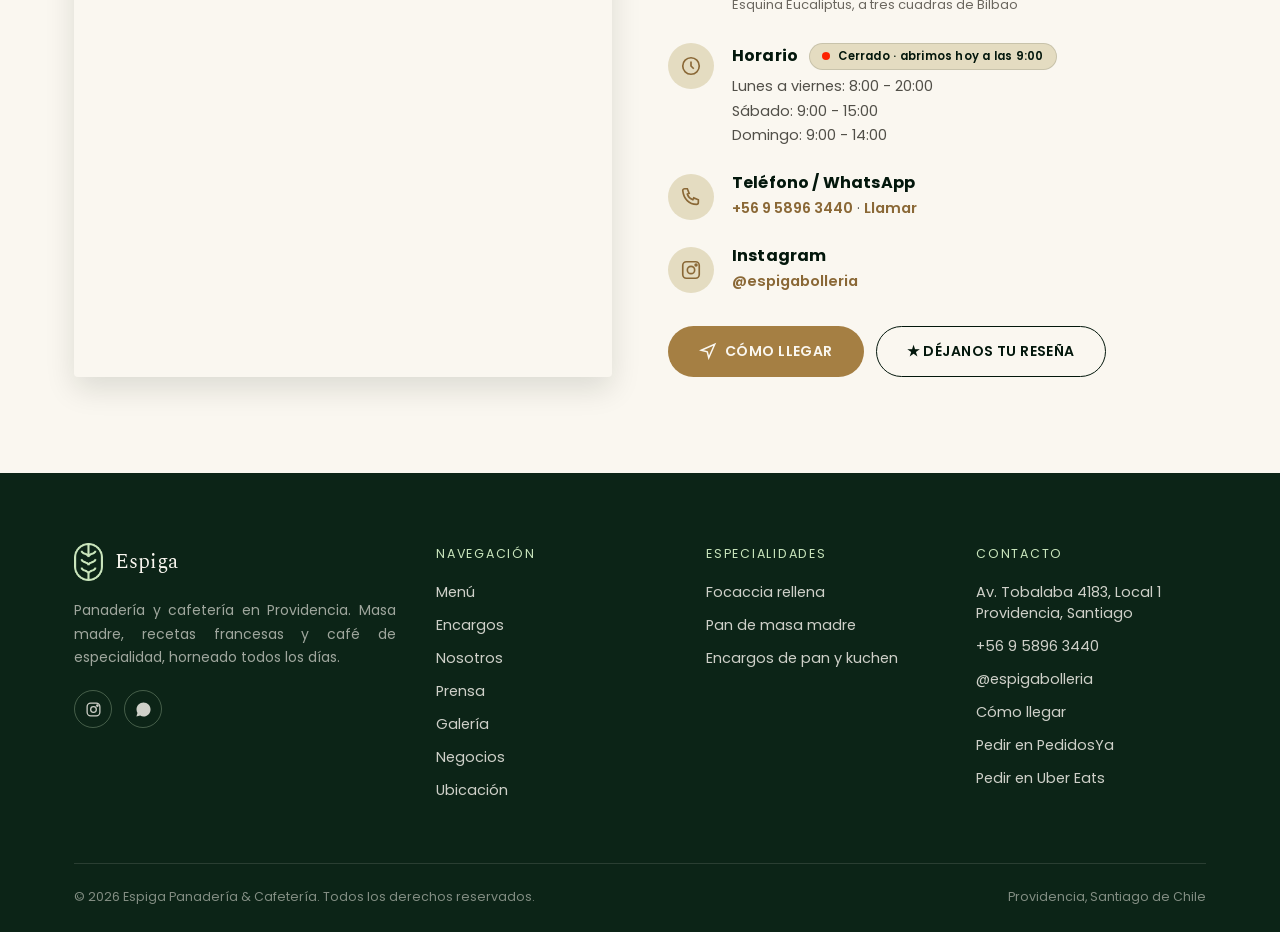
==== commit 4a75eab2: "Menú rediseñado, fotos variadas en Instagram, Nosotros y galería, y ajustes para celular Co-Authored" ====
--- a/index.html
+++ b/index.html
@@ -33,7 +33,7 @@
 <link rel="preconnect" href="https://fonts.googleapis.com">
 <link rel="preconnect" href="https://fonts.gstatic.com" crossorigin>
 <link href="https://fonts.googleapis.com/css2?family=Spectral:wght@400;500;600;700&family=Poppins:wght@400;500;600;700&display=swap" rel="stylesheet">
-<link rel="stylesheet" href="css/style.css?v=6">
+<link rel="stylesheet" href="css/style.css?v=7">
 
 <!-- Open Graph / redes sociales -->
 <meta property="og:title" content="Espiga Panadería &amp; Cafetería — Providencia">
@@ -185,7 +185,16 @@
 <section class="section about wheat-pattern" id="nosotros">
   <div class="container about-grid">
     <div class="about-media">
-      <img class="about-slider" src="assets/img/g1-fachada.webp" alt="Fachada de Espiga Panadería en Av. Tobalaba, Providencia" width="927" height="1400" loading="lazy">
+      <div class="about-frame">
+        <div class="photo-slider" data-interval="4200">
+          <div class="photo-slider-track">
+            <img src="assets/img/g1-fachada.webp" alt="Fachada y terraza de Espiga Panadería en Av. Tobalaba, Providencia" width="927" height="1400" loading="lazy">
+            <img src="assets/img/g8-croissants-real.webp" alt="Croissants recién horneados en Espiga" width="927" height="1400" loading="lazy">
+            <img src="assets/img/g5-latte.webp" alt="Latte con latte art en Espiga" width="927" height="1400" loading="lazy">
+            <img src="assets/img/g7-pan-campo.webp" alt="Pan de campo de masa madre de Espiga" width="927" height="1400" loading="lazy">
+          </div>
+        </div>
+      </div>
       <div class="tag-card">
         <strong>100%</strong>
         <span>Panadería y pastelería elaborada a diario, en el local</span>
@@ -197,7 +206,7 @@
       <p>Espiga nació en Providencia con una idea simple: hornear como se hace en las mejores boulangeries, servir el café como se sirve en Italia, y hacerlo todos los días, sin atajos. Trabajamos con masa madre de fermentación larga, mantequilla de verdad y harinas seleccionadas para que cada pan, croissant y focaccia salga del horno con la corteza y la miga que se merece.</p>
       <p>Nos encontrarás en Av. Tobalaba 4183, a pasos de Eucaliptus — el rincón que el reconocido crítico gastronómico Ruperto de Nola describió como uno que <a href="#prensa" class="text-link">"vale la pena desviarse para conocer"</a>.</p>
       <ul class="about-list">
-        <li><svg viewBox="0 0 24 24" fill="none" stroke="currentColor" stroke-width="2"><path d="M12 2v20M2 12h20"/></svg> <a href="/pan-masa-madre-providencia.html" class="text-link">Masa madre de 12 horas de fermentación</a>, horneada a diario</li>
+        <li><svg viewBox="0 0 24 24" fill="none" stroke="currentColor" stroke-width="2"><path d="M12 2v20M2 12h20"/></svg> <span><a href="/pan-masa-madre-providencia.html" class="text-link">Masa madre de 12 horas de fermentación</a>, horneada a diario</span></li>
         <li><svg viewBox="0 0 24 24" fill="none" stroke="currentColor" stroke-width="2"><circle cx="12" cy="12" r="9"/></svg> Cafetería clásica italiana: espresso, cortado, flat white y más</li>
         <li><svg viewBox="0 0 24 24" fill="none" stroke="currentColor" stroke-width="2"><path d="M4 4h16v16H4z"/></svg> Sándwiches y brunch armados al gusto, para comer aquí o para llevar</li>
       </ul>
@@ -245,7 +254,7 @@
   <div class="container">
     <div class="menu-head-highlight" style="margin-left:auto;margin-right:auto;"><div class="section-head center">
       <div class="eyebrow" style="justify-content:center;">Carta 2026</div>
-      <h2>NUESTRO MENÚ</h2>
+      <h2>Nuestro menú</h2>
       <p>Todo se hornea y se prepara en el local.</p>
     </div>
 
@@ -261,7 +270,7 @@
       <!-- PANADERÍA Y BOLLERÍA -->
       <div class="menu-panel active" id="panel-panaderia" role="tabpanel">
         <div class="menu-panel-head">
-          <img src="assets/img/g9-baguettes-cesta.webp" alt="Panes de masa madre con semillas recién horneados en Espiga" width="180" height="140" loading="lazy">
+          <img src="assets/img/g7-pan-campo.webp" alt="Pan de campo de masa madre recién horneado en Espiga" width="180" height="140" loading="lazy">
           <p>Pan horneado en el local, todos los días: masa madre de fermentación larga, baguettes, ciabattas y nuestra bollería francesa clásica.</p>
         </div>
 
@@ -324,7 +333,7 @@
       <!-- SÁNDWICHES -->
       <div class="menu-panel" id="panel-sandwiches" role="tabpanel">
         <div class="menu-panel-head">
-          <img src="assets/img/g3-baguettes.webp" alt="Baguettes recién horneadas para armar tu sándwich en Espiga" width="180" height="140" loading="lazy">
+          <img src="assets/img/g9-baguettes-cesta.webp" alt="Baguettes recién horneadas para armar tu sándwich en Espiga" width="180" height="140" loading="lazy">
           <p>Arma tu sándwich a tu gusto: elige el pan, tu relleno favorito y suma los extras que quieras.</p>
         </div>
         <div class="menu-group">
@@ -418,10 +427,10 @@
     </div>
 
     <div class="menu-cta">
+      <span class="menu-cta-title">Pide ahora</span>
       <a href="https://wa.me/56958963440?text=Hola%20Espiga%2C%20quiero%20hacer%20un%20pedido%3A%20" target="_blank" rel="noopener" class="menu-cta-logo" data-track="whatsapp" data-loc="menu"><img src="assets/img/whatsapp-long.webp" alt="Pedir por WhatsApp" width="114" height="46" loading="lazy"></a>
       <a href="https://www.pedidosya.cl/restaurantes/santiago/espiga-panaderia-e71de2d0-ff0e-44c2-8fc5-16a61043ae1c-menu" target="_blank" rel="noopener" class="menu-cta-logo" data-track="pedidosya" data-loc="menu"><img src="assets/img/pedidosya-long.webp" alt="Pedir en PedidosYa" width="142" height="46" loading="lazy"></a>
       <a href="https://www.ubereats.com/cl/store/espiga-panaderia-santiago/zALc1uJ6V3Go2YLQgG5O0g" target="_blank" rel="noopener" class="menu-cta-logo" data-track="ubereats" data-loc="menu"><img src="assets/img/ubereats-long.png" alt="Pedir en Uber Eats" width="174" height="46" loading="lazy"></a>
-      <span class="menu-cta-note">¿Pedido grande o para un evento? Mira los <a href="#encargos" class="text-link">encargos</a>.</span>
     </div>
   </div>
 </section>
@@ -529,7 +538,7 @@
     <div class="gallery-grid">
       <a class="g-big" href="assets/img/g7-pan-campo.webp" target="_blank" rel="noopener"><img src="assets/img/g7-pan-campo.webp" width="927" height="1400" decoding="async" alt="Pan de campo recién horneado Espiga" loading="lazy"></a>
       <a href="assets/img/g2-pochito.webp" target="_blank" rel="noopener"><img width="1400" height="927" src="assets/img/g2-pochito.webp" decoding="async" alt="Pochito: brunch con huevos pochados y palta" loading="lazy"></a>
-      <a href="assets/img/g3-baguettes.webp" target="_blank" rel="noopener"><img src="assets/img/g3-baguettes.webp" width="927" height="1400" decoding="async" alt="Baguettes recién horneadas" loading="lazy"></a>
+      <a href="assets/img/g1-fachada.webp" target="_blank" rel="noopener"><img src="assets/img/g1-fachada.webp" width="927" height="1400" decoding="async" alt="Terraza de Espiga en Av. Tobalaba" loading="lazy"></a>
       <a href="assets/img/g4-kuchen.webp" target="_blank" rel="noopener"><img src="assets/img/g4-kuchen.webp" width="927" height="1400" decoding="async" alt="Kuchen de frambuesa Espiga" loading="lazy"></a>
       <a href="assets/img/g5-latte.webp" target="_blank" rel="noopener"><img src="assets/img/g5-latte.webp" width="927" height="1400" decoding="async" alt="Latte con latte art en Espiga" loading="lazy"></a>
       <a href="assets/img/g6-focaccia-vegana.webp" target="_blank" rel="noopener"><img src="assets/img/g6-focaccia-vegana.webp" width="927" height="1400" decoding="async" alt="Focaccia vegana con pesto y berenjena" loading="lazy"></a>
@@ -551,19 +560,27 @@
     <h2>@espigabolleria</h2>
     <div class="instagram-carousel">
       <div class="instagram-track">
-        <a href="https://instagram.com/espigabolleria" target="_blank" rel="noopener" data-track="instagram" data-loc="carrusel"><img src="assets/img/focaccia-scrub-1.webp" width="320" height="320" alt="Focaccia rellena Espiga" loading="lazy"></a>
-        <a href="https://instagram.com/espigabolleria" target="_blank" rel="noopener" data-track="instagram" data-loc="carrusel"><img src="assets/img/focaccia-scrub-2.webp" width="320" height="320" alt="Focaccia rellena Espiga" loading="lazy"></a>
-        <a href="https://instagram.com/espigabolleria" target="_blank" rel="noopener" data-track="instagram" data-loc="carrusel"><img src="assets/img/banner-focaccia.webp" width="320" height="320" alt="Focaccia rellena con aceitunas Espiga" loading="lazy"></a>
-        <a href="https://instagram.com/espigabolleria" target="_blank" rel="noopener" data-track="instagram" data-loc="carrusel"><img src="assets/img/focaccia-scrub-4.webp" width="320" height="320" alt="Focaccia abierta Espiga" loading="lazy"></a>
-        <a href="https://instagram.com/espigabolleria" target="_blank" rel="noopener" data-track="instagram" data-loc="carrusel"><img src="assets/img/focaccia-scrub-5.webp" width="320" height="320" alt="Focaccia rellena Espiga" loading="lazy"></a>
-        <a href="https://instagram.com/espigabolleria" target="_blank" rel="noopener" data-track="instagram" data-loc="carrusel"><img src="assets/img/b2b-box.webp" width="320" height="320" alt="Box de Espiga Panadería" loading="lazy"></a>
+        <a href="https://instagram.com/espigabolleria" target="_blank" rel="noopener" data-track="instagram" data-loc="carrusel"><img src="assets/img/g2-pochito.webp" width="320" height="320" alt="Brunch Pochito con huevos pochados y palta en Espiga" loading="lazy"></a>
+        <a href="https://instagram.com/espigabolleria" target="_blank" rel="noopener" data-track="instagram" data-loc="carrusel"><img src="assets/img/g8-croissants-real.webp" width="320" height="320" alt="Croissants recién horneados en Espiga" loading="lazy"></a>
+        <a href="https://instagram.com/espigabolleria" target="_blank" rel="noopener" data-track="instagram" data-loc="carrusel"><img src="assets/img/focaccia-scrub-5.webp" width="320" height="320" alt="Focaccia rellena de queso de cabra y aceitunas en Espiga" loading="lazy"></a>
+        <a href="https://instagram.com/espigabolleria" target="_blank" rel="noopener" data-track="instagram" data-loc="carrusel"><img src="assets/img/g5-latte.webp" width="320" height="320" alt="Latte con latte art en Espiga" loading="lazy"></a>
+        <a href="https://instagram.com/espigabolleria" target="_blank" rel="noopener" data-track="instagram" data-loc="carrusel"><img src="assets/img/g4-kuchen.webp" width="320" height="320" alt="Trozo de kuchen en Espiga" loading="lazy"></a>
+        <a href="https://instagram.com/espigabolleria" target="_blank" rel="noopener" data-track="instagram" data-loc="carrusel"><img src="assets/img/g7-pan-campo.webp" width="320" height="320" alt="Pan de campo de masa madre en Espiga" loading="lazy"></a>
+        <a href="https://instagram.com/espigabolleria" target="_blank" rel="noopener" data-track="instagram" data-loc="carrusel"><img src="assets/img/g10-pan-chocolate.webp" width="320" height="320" alt="Pan de chocolate trenzado en Espiga" loading="lazy"></a>
+        <a href="https://instagram.com/espigabolleria" target="_blank" rel="noopener" data-track="instagram" data-loc="carrusel"><img src="assets/img/b2b-box.webp" width="320" height="320" alt="Box de Espiga para compartir" loading="lazy"></a>
+        <a href="https://instagram.com/espigabolleria" target="_blank" rel="noopener" data-track="instagram" data-loc="carrusel"><img src="assets/img/g13-galletas.webp" width="320" height="320" alt="Galletones recién horneados en Espiga" loading="lazy"></a>
+        <a href="https://instagram.com/espigabolleria" target="_blank" rel="noopener" data-track="instagram" data-loc="carrusel"><img src="assets/img/g1-fachada.webp" width="320" height="320" alt="Terraza de Espiga en Av. Tobalaba" loading="lazy"></a>
         <!-- duplicado para el loop continuo -->
-        <a href="https://instagram.com/espigabolleria" target="_blank" rel="noopener" aria-hidden="true"><img src="assets/img/focaccia-scrub-1.webp" width="320" height="320" alt="" loading="lazy"></a>
-        <a href="https://instagram.com/espigabolleria" target="_blank" rel="noopener" aria-hidden="true"><img src="assets/img/focaccia-scrub-2.webp" width="320" height="320" alt="" loading="lazy"></a>
-        <a href="https://instagram.com/espigabolleria" target="_blank" rel="noopener" aria-hidden="true"><img src="assets/img/banner-focaccia.webp" width="320" height="320" alt="" loading="lazy"></a>
-        <a href="https://instagram.com/espigabolleria" target="_blank" rel="noopener" aria-hidden="true"><img src="assets/img/focaccia-scrub-4.webp" width="320" height="320" alt="" loading="lazy"></a>
-        <a href="https://instagram.com/espigabolleria" target="_blank" rel="noopener" aria-hidden="true"><img src="assets/img/focaccia-scrub-5.webp" width="320" height="320" alt="" loading="lazy"></a>
-        <a href="https://instagram.com/espigabolleria" target="_blank" rel="noopener" aria-hidden="true"><img src="assets/img/b2b-box.webp" width="320" height="320" alt="" loading="lazy"></a>
+        <a href="https://instagram.com/espigabolleria" target="_blank" rel="noopener" aria-hidden="true" tabindex="-1"><img src="assets/img/g2-pochito.webp" width="320" height="320" alt="" loading="lazy"></a>
+        <a href="https://instagram.com/espigabolleria" target="_blank" rel="noopener" aria-hidden="true" tabindex="-1"><img src="assets/img/g8-croissants-real.webp" width="320" height="320" alt="" loading="lazy"></a>
+        <a href="https://instagram.com/espigabolleria" target="_blank" rel="noopener" aria-hidden="true" tabindex="-1"><img src="assets/img/focaccia-scrub-5.webp" width="320" height="320" alt="" loading="lazy"></a>
+        <a href="https://instagram.com/espigabolleria" target="_blank" rel="noopener" aria-hidden="true" tabindex="-1"><img src="assets/img/g5-latte.webp" width="320" height="320" alt="" loading="lazy"></a>
+        <a href="https://instagram.com/espigabolleria" target="_blank" rel="noopener" aria-hidden="true" tabindex="-1"><img src="assets/img/g4-kuchen.webp" width="320" height="320" alt="" loading="lazy"></a>
+        <a href="https://instagram.com/espigabolleria" target="_blank" rel="noopener" aria-hidden="true" tabindex="-1"><img src="assets/img/g7-pan-campo.webp" width="320" height="320" alt="" loading="lazy"></a>
+        <a href="https://instagram.com/espigabolleria" target="_blank" rel="noopener" aria-hidden="true" tabindex="-1"><img src="assets/img/g10-pan-chocolate.webp" width="320" height="320" alt="" loading="lazy"></a>
+        <a href="https://instagram.com/espigabolleria" target="_blank" rel="noopener" aria-hidden="true" tabindex="-1"><img src="assets/img/b2b-box.webp" width="320" height="320" alt="" loading="lazy"></a>
+        <a href="https://instagram.com/espigabolleria" target="_blank" rel="noopener" aria-hidden="true" tabindex="-1"><img src="assets/img/g13-galletas.webp" width="320" height="320" alt="" loading="lazy"></a>
+        <a href="https://instagram.com/espigabolleria" target="_blank" rel="noopener" aria-hidden="true" tabindex="-1"><img src="assets/img/g1-fachada.webp" width="320" height="320" alt="" loading="lazy"></a>
       </div>
     </div>
     <a href="https://instagram.com/espigabolleria" target="_blank" rel="noopener" class="btn btn-outline" style="border-color:#c9e5bc;" data-track="instagram" data-loc="seccion_instagram">Síguenos @espigabolleria</a>
--- a/css/style.css
+++ b/css/style.css
@@ -845,3 +845,86 @@
   .encargos-grid--3{ grid-template-columns: 1fr; }
   .page-visit-actions .btn{ flex: 1 1 auto; }
 }
+
+/* ===================================================================
+   Carta v2 (nov 2026): fondo limpio, pestañas tipo píldora,
+   grupos en tarjetas y precios legibles. Sobrescribe estilos anteriores.
+   =================================================================== */
+#menu.menu-section{ background: var(--cream-soft); background-image: none; }
+#menu .menu-head-highlight{ background: transparent; padding: 0; max-width: none; margin: 0 0 8px; }
+#menu .menu-head-highlight::before, #menu .menu-panel-head::before{ display:none; }
+#menu .section-head h2{ font-size: clamp(32px, 4vw, 46px); }
+#menu .menu-tabs{
+  position: sticky; top: 70px; z-index: 20;
+  display:flex; flex-wrap: nowrap; justify-content:center; gap: 6px;
+  width: max-content; max-width: 100%; margin: 0 auto 36px; padding: 6px;
+  background: #fff; border: 1px solid rgba(3,23,12,.1); border-radius: 999px;
+  box-shadow: 0 8px 22px rgba(3,23,12,.08);
+  overflow-x: auto; scrollbar-width: none;
+}
+#menu .menu-tabs::-webkit-scrollbar{ display:none; }
+#menu .menu-tab{
+  flex-shrink:0; font-size: 14px; letter-spacing:.02em; text-transform:none; font-weight:600;
+  padding: 11px 20px; border-radius: 999px; color: #514f48; white-space:nowrap;
+}
+#menu .menu-tab::after{ display:none; }
+#menu .menu-tab:hover{ background: var(--cream-soft); color: var(--dark); }
+#menu .menu-tab.active{ background: var(--dark); color: var(--cream-white); }
+#menu .menu-panel-head{ padding: 0; margin-bottom: 28px; gap: 22px; }
+#menu .menu-panel-head img{ width: 132px; height: 132px; border-radius: 50%; object-fit: cover; box-shadow: 0 10px 24px rgba(3,23,12,.18); }
+#menu .menu-panel-head p{ font-size: 16.5px; color:#3d3d38; max-width: 46em; }
+#menu .menu-group{
+  background:#fff; border: 1px solid rgba(3,23,12,.08); border-radius: 14px;
+  padding: 26px 30px 14px; margin-bottom: 20px; box-shadow: 0 4px 14px rgba(3,23,12,.04);
+}
+#menu .menu-group h3, #menu .menu-col-title{
+  font-family: var(--font-serif); font-size: 22px; font-weight:600; text-transform:none; letter-spacing:0;
+  color: var(--dark); margin: 0 0 6px; padding: 0; border: 0;
+}
+#menu .menu-col-title{ font-size: 18px; margin-top: 4px; }
+#menu .menu-item{ padding: 13px 0; border-bottom: 1px solid rgba(3,23,12,.07); align-items: baseline; }
+#menu .menu-grid .menu-item:nth-last-child(-n+2), #menu .menu-col .menu-item:last-child{ border-bottom: 0; }
+#menu .menu-item-name{ font-size: 15px; }
+#menu .menu-item-desc{ font-size: 13px; line-height:1.45; }
+#menu .menu-item-price{ font-family: var(--font-sans); font-weight: 600; font-size: 15px; color: var(--gold-dark); font-variant-numeric: tabular-nums; }
+#menu .menu-callout{ background: var(--cream-white); border: 0; border-left: 4px solid var(--gold); border-radius: 10px; margin: 6px 0 14px; }
+#menu .menu-note{ background: var(--cream-soft); margin: 10px 0 14px; border-radius: 8px; }
+#menu .menu-group:has(> .menu-callout){ background: transparent; border: 0; box-shadow: none; padding: 0; }
+#menu .menu-callout{ background:#fff; box-shadow: 0 4px 14px rgba(3,23,12,.04); padding: 22px 30px 10px; }
+#menu .menu-panel-head p, #menu .menu-note{ text-align:left; }
+#menu .menu-cta{ background:#fff; border-radius: 14px; padding: 20px 24px; border: 1px solid rgba(3,23,12,.08); margin-top: 28px; }
+.menu-cta-title{ font-family: var(--font-serif); font-size: 20px; font-weight:600; margin-right: 6px; }
+@media (max-width: 760px){
+  #menu .menu-tabs{ justify-content:flex-start; width: auto; margin-left: -4px; margin-right: -4px; top: 64px; }
+  #menu .menu-tab{ font-size: 13.5px; padding: 10px 15px; }
+  #menu .menu-panel-head{ flex-direction: row; align-items:center; gap: 16px; }
+  #menu .menu-panel-head img{ width: 84px; height: 84px; }
+  #menu .menu-panel-head p{ font-size: 14.5px; line-height: 1.5; }
+  #menu .menu-group{ padding: 20px 18px 8px; border-radius: 12px; }
+  #menu .menu-group h3{ font-size: 20px; }
+  #menu .menu-item{ padding: 11px 0; }
+  #menu .menu-grid .menu-item:nth-last-child(2){ border-bottom: 1px solid rgba(3,23,12,.07); }
+  #menu .menu-cta{ padding: 18px; }
+  #menu .menu-callout{ padding: 18px 18px 6px; }
+  #menu .menu-cta-logo img{ height: 40px; }
+}
+
+/* ===== Nosotros: marco con fotos que rotan ===== */
+.about-frame{ position:relative; aspect-ratio: 4/5; max-height: 620px; width:100%; border-radius: 12px; overflow:hidden; box-shadow: var(--shadow-soft); }
+@media (max-width: 760px){ .about-frame{ aspect-ratio: 4/3; } }
+
+/* ===== Trama de espigas más suave (se veía muy marcada detrás del texto) ===== */
+.instagram-section, .gallery-section, .negocios-section{
+  background-image: linear-gradient(rgba(255,255,255,.82), rgba(255,255,255,.82)), var(--wheat-bg);
+}
+.menu-section:not(#menu){
+  background-image: linear-gradient(rgba(228,220,193,.7), rgba(228,220,193,.7)), var(--wheat-bg);
+}
+
+/* ===== Celular: texto alineado a la izquierda (el justificado dejaba huecos) y tarjeta "100%" dentro de la foto ===== */
+@media (max-width: 760px){
+  p{ text-align: left; }
+  .about-media .tag-card{ left: 12px; bottom: -18px; padding: 14px 16px; max-width: 210px; }
+  .about-media .tag-card strong{ font-size: 21px; }
+  .about-media .tag-card span{ display:block; line-height:1.4; font-size:12px; }
+}
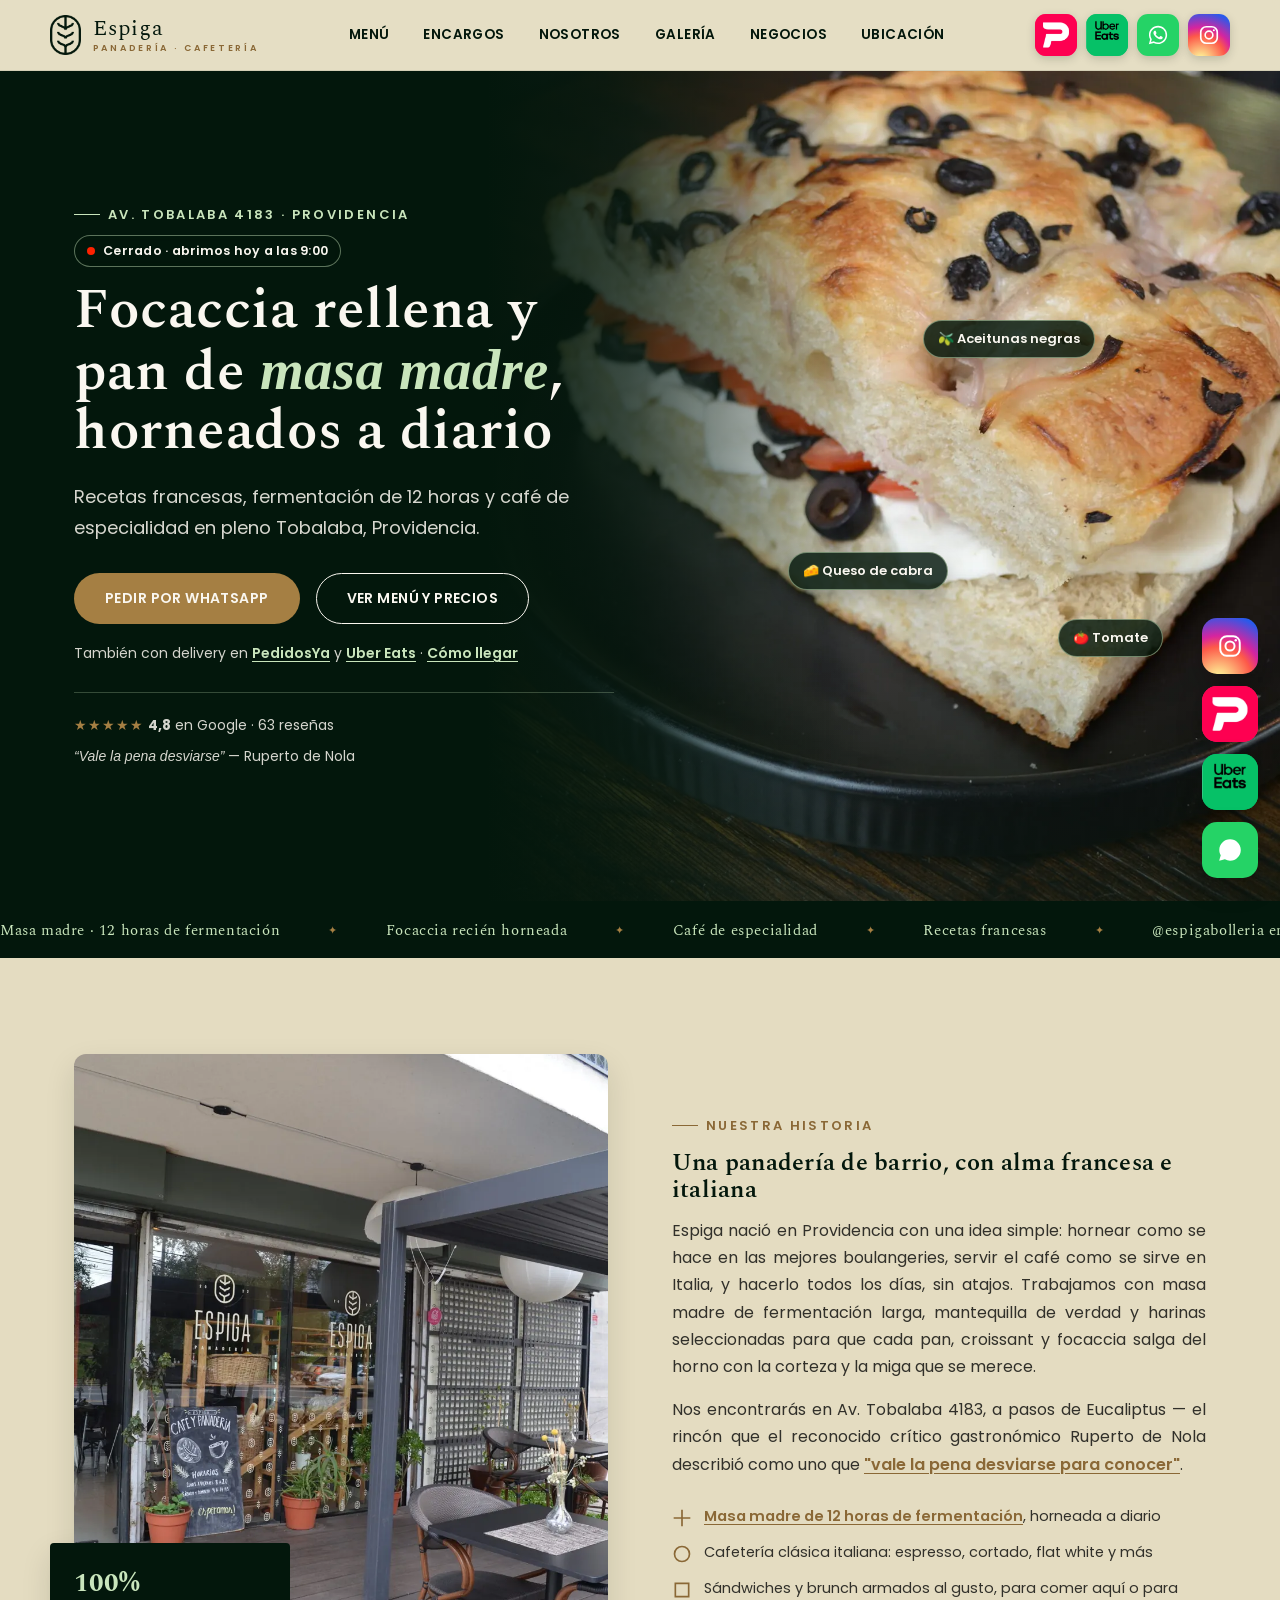
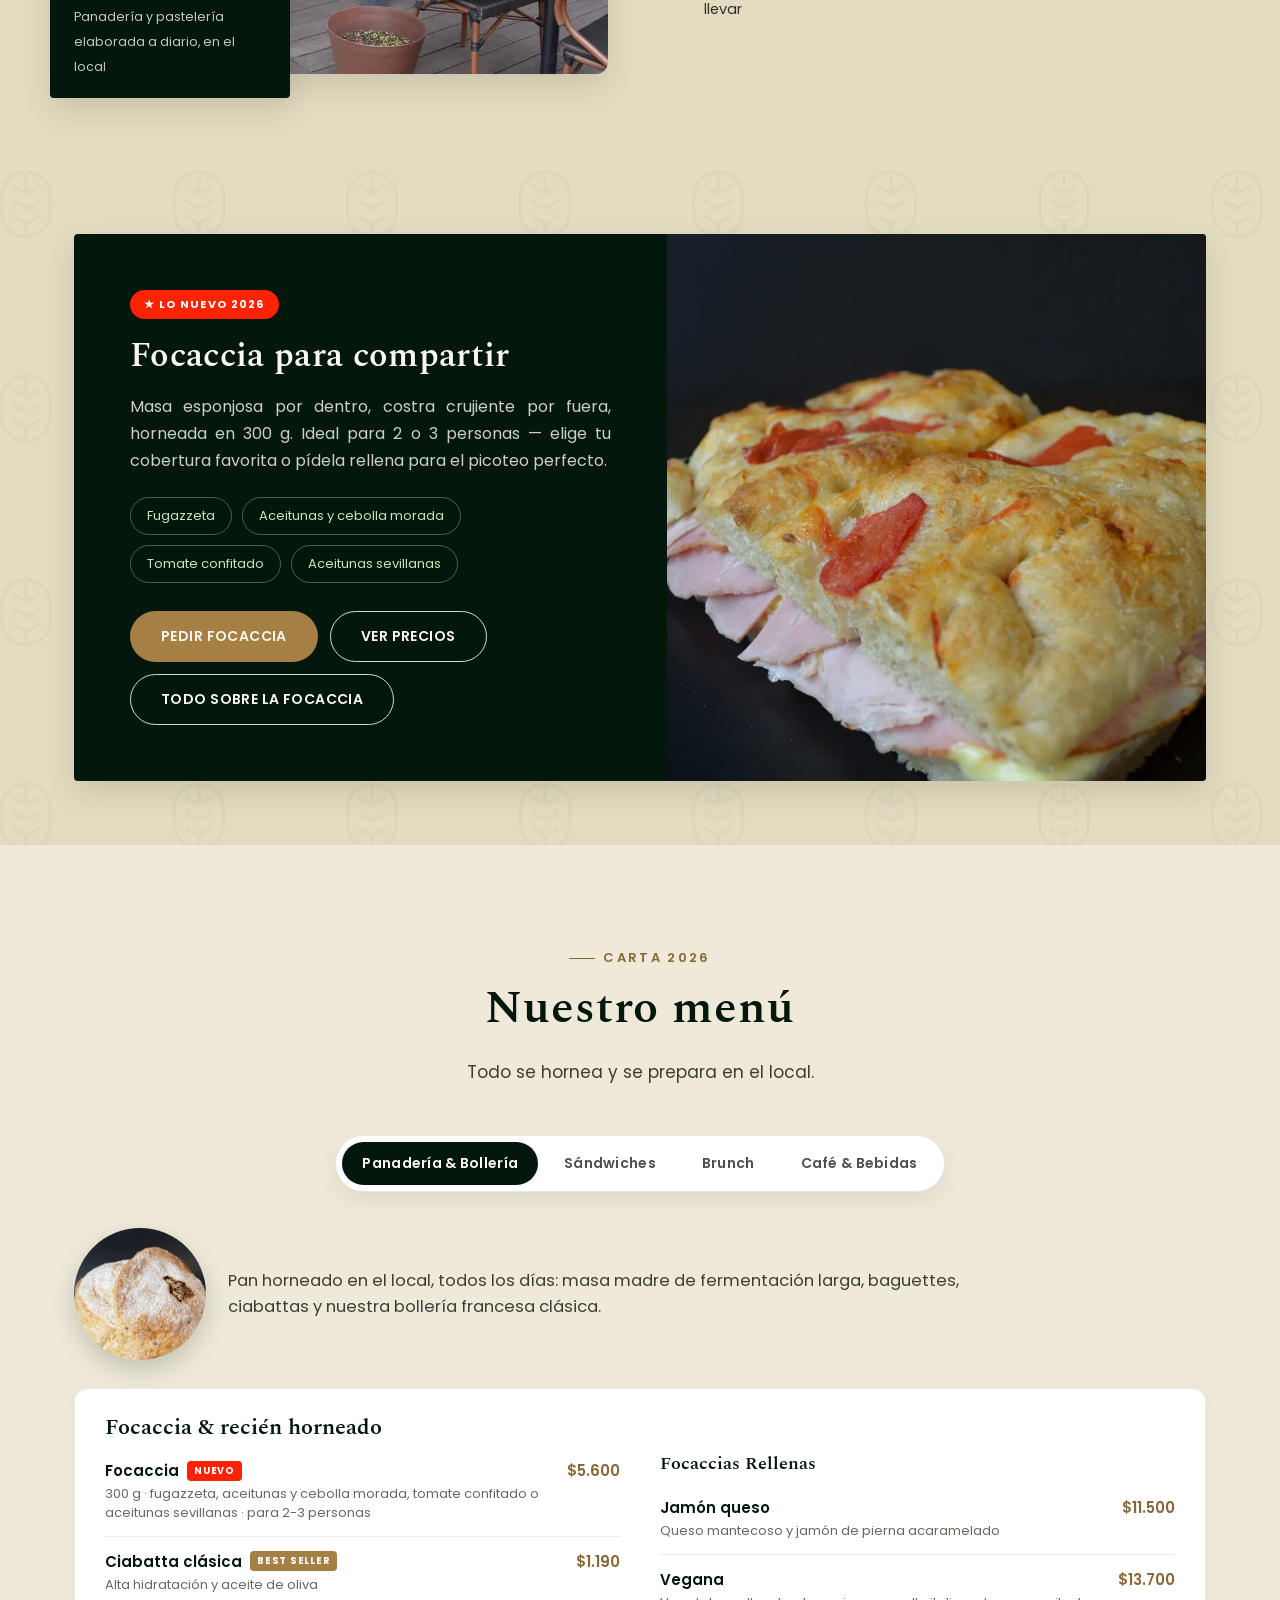
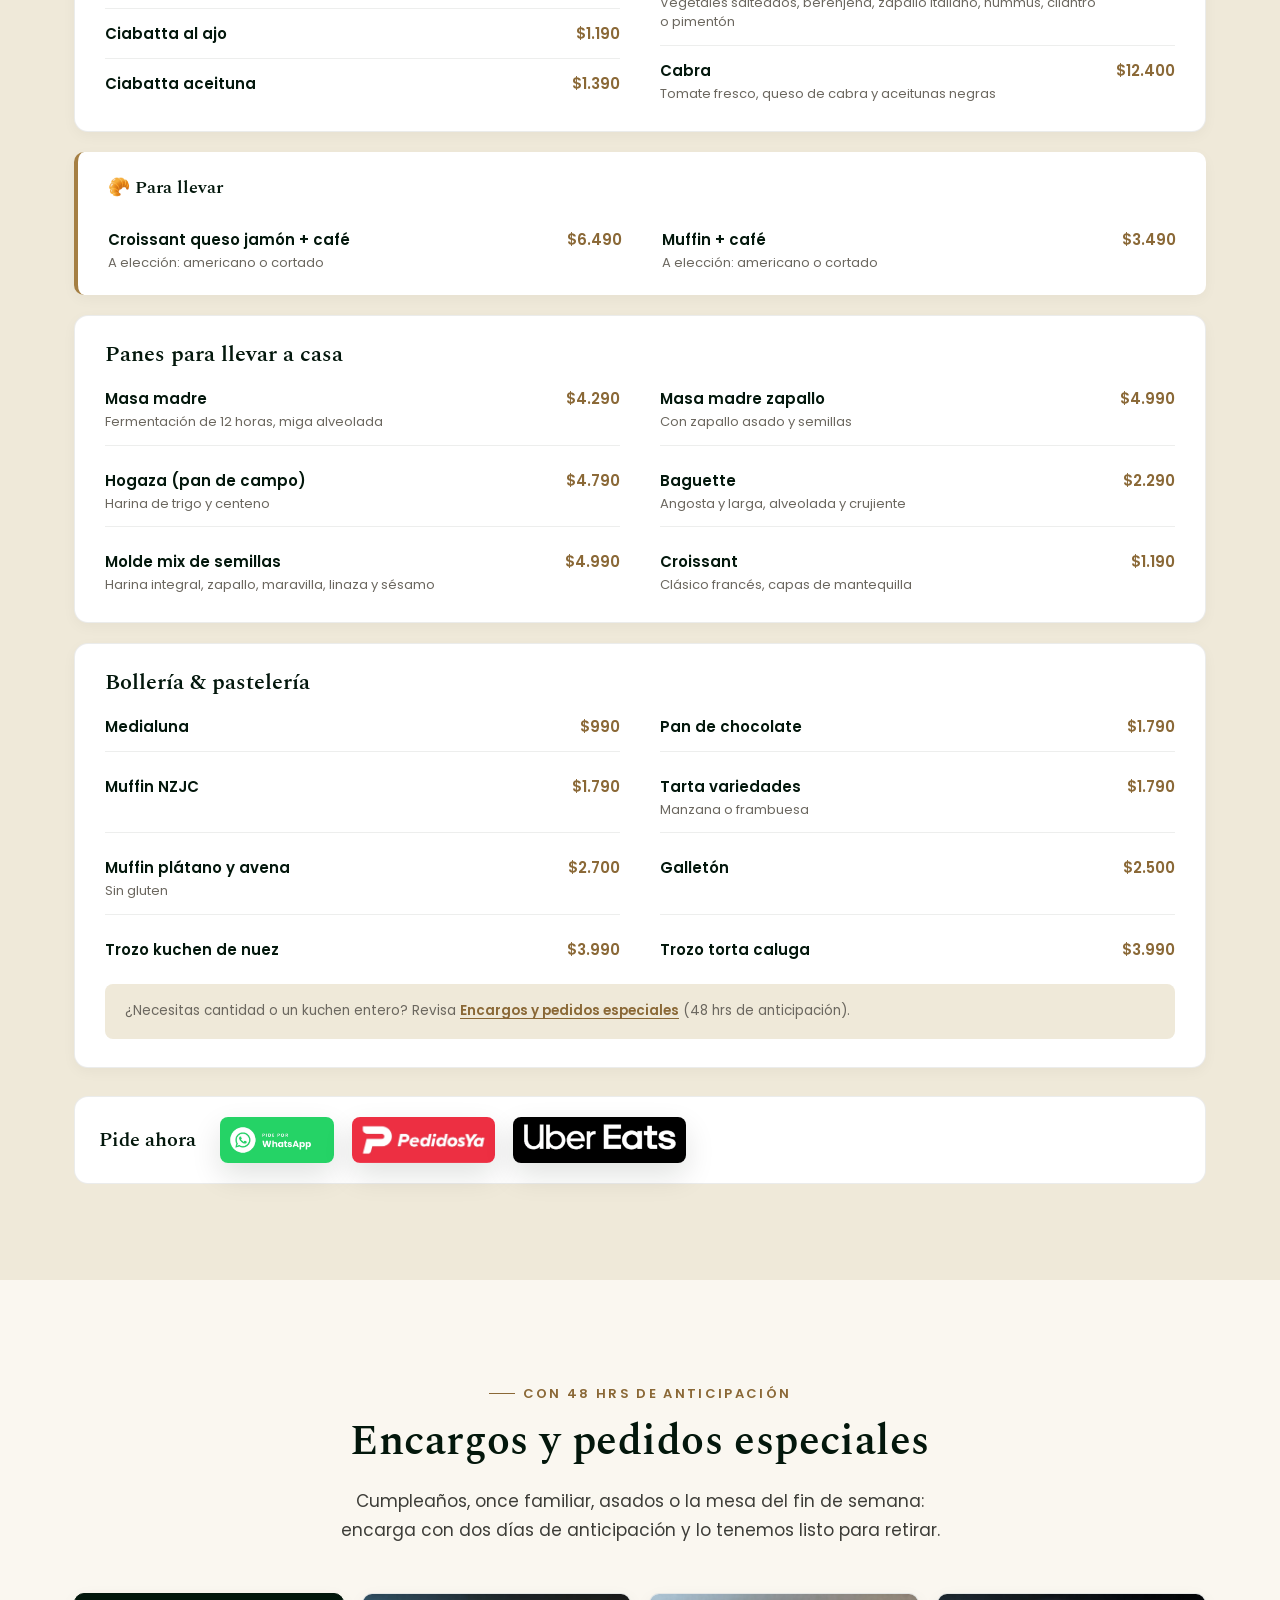
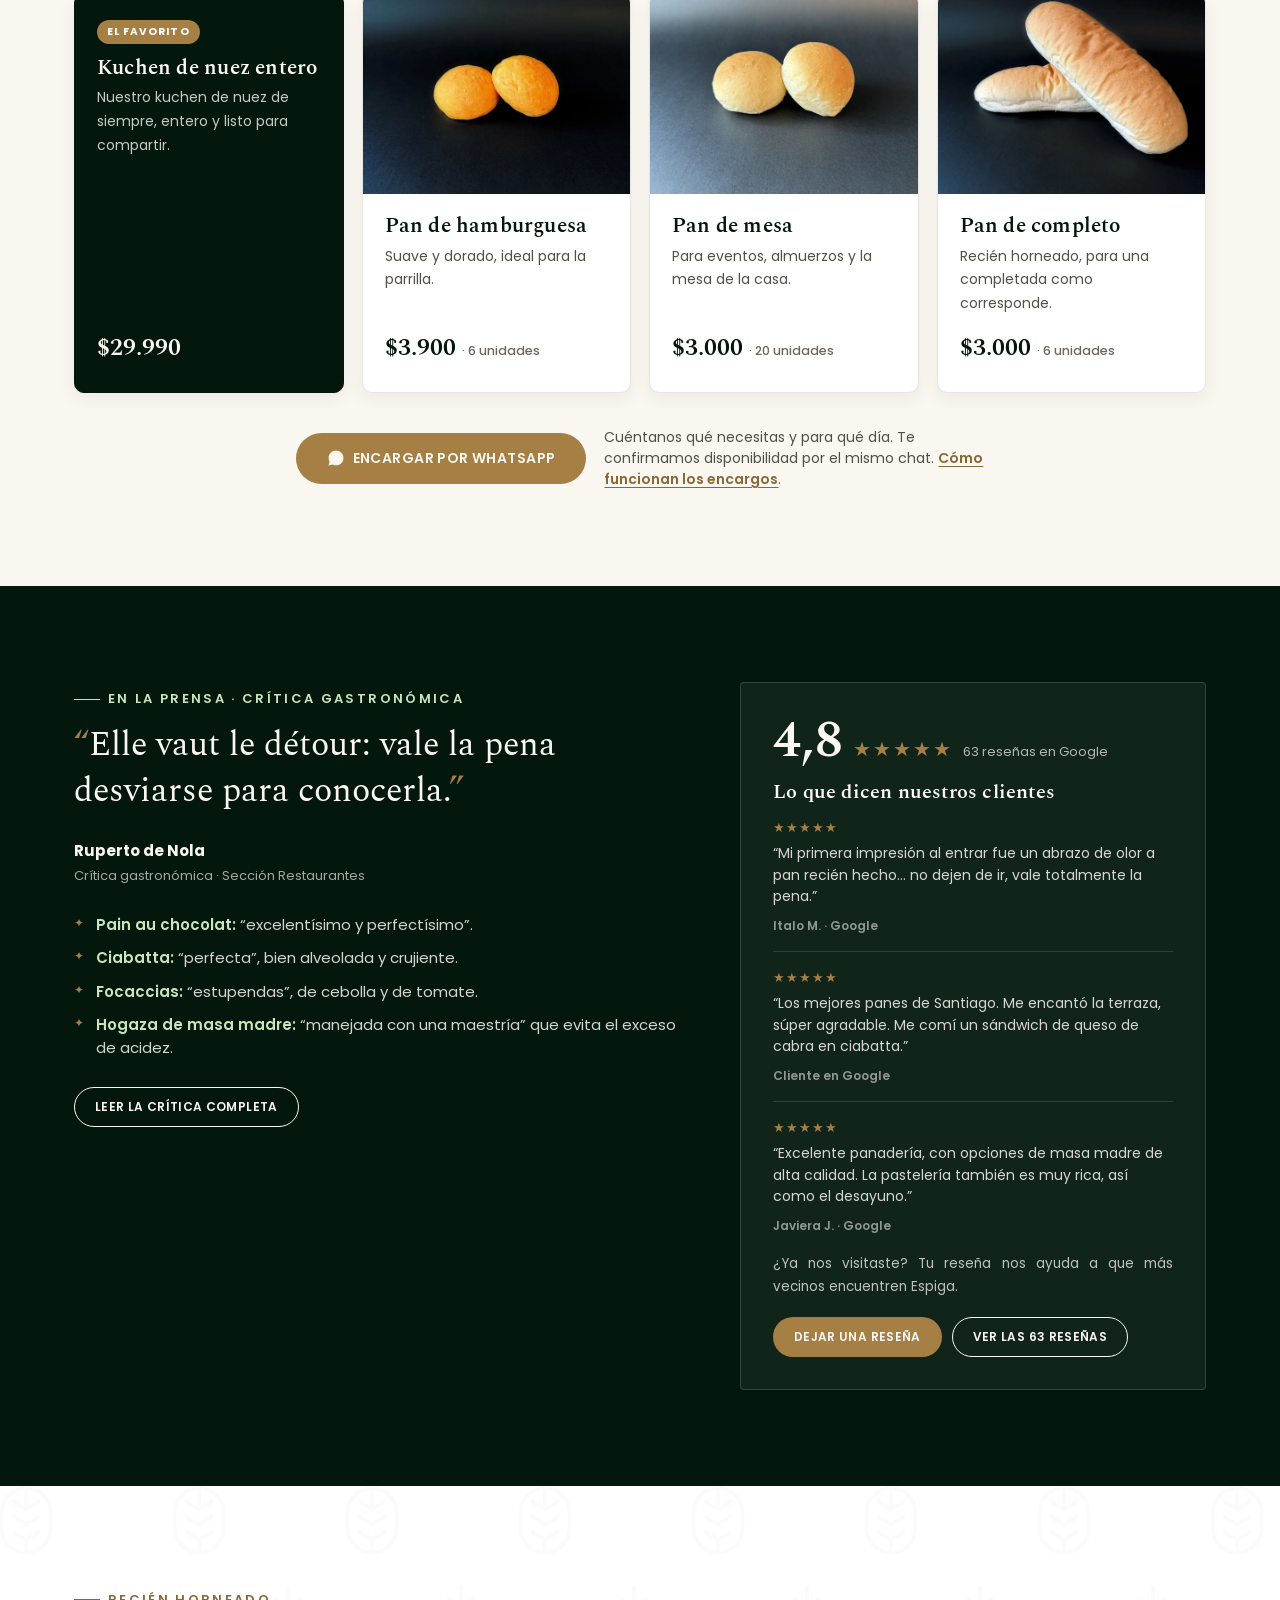
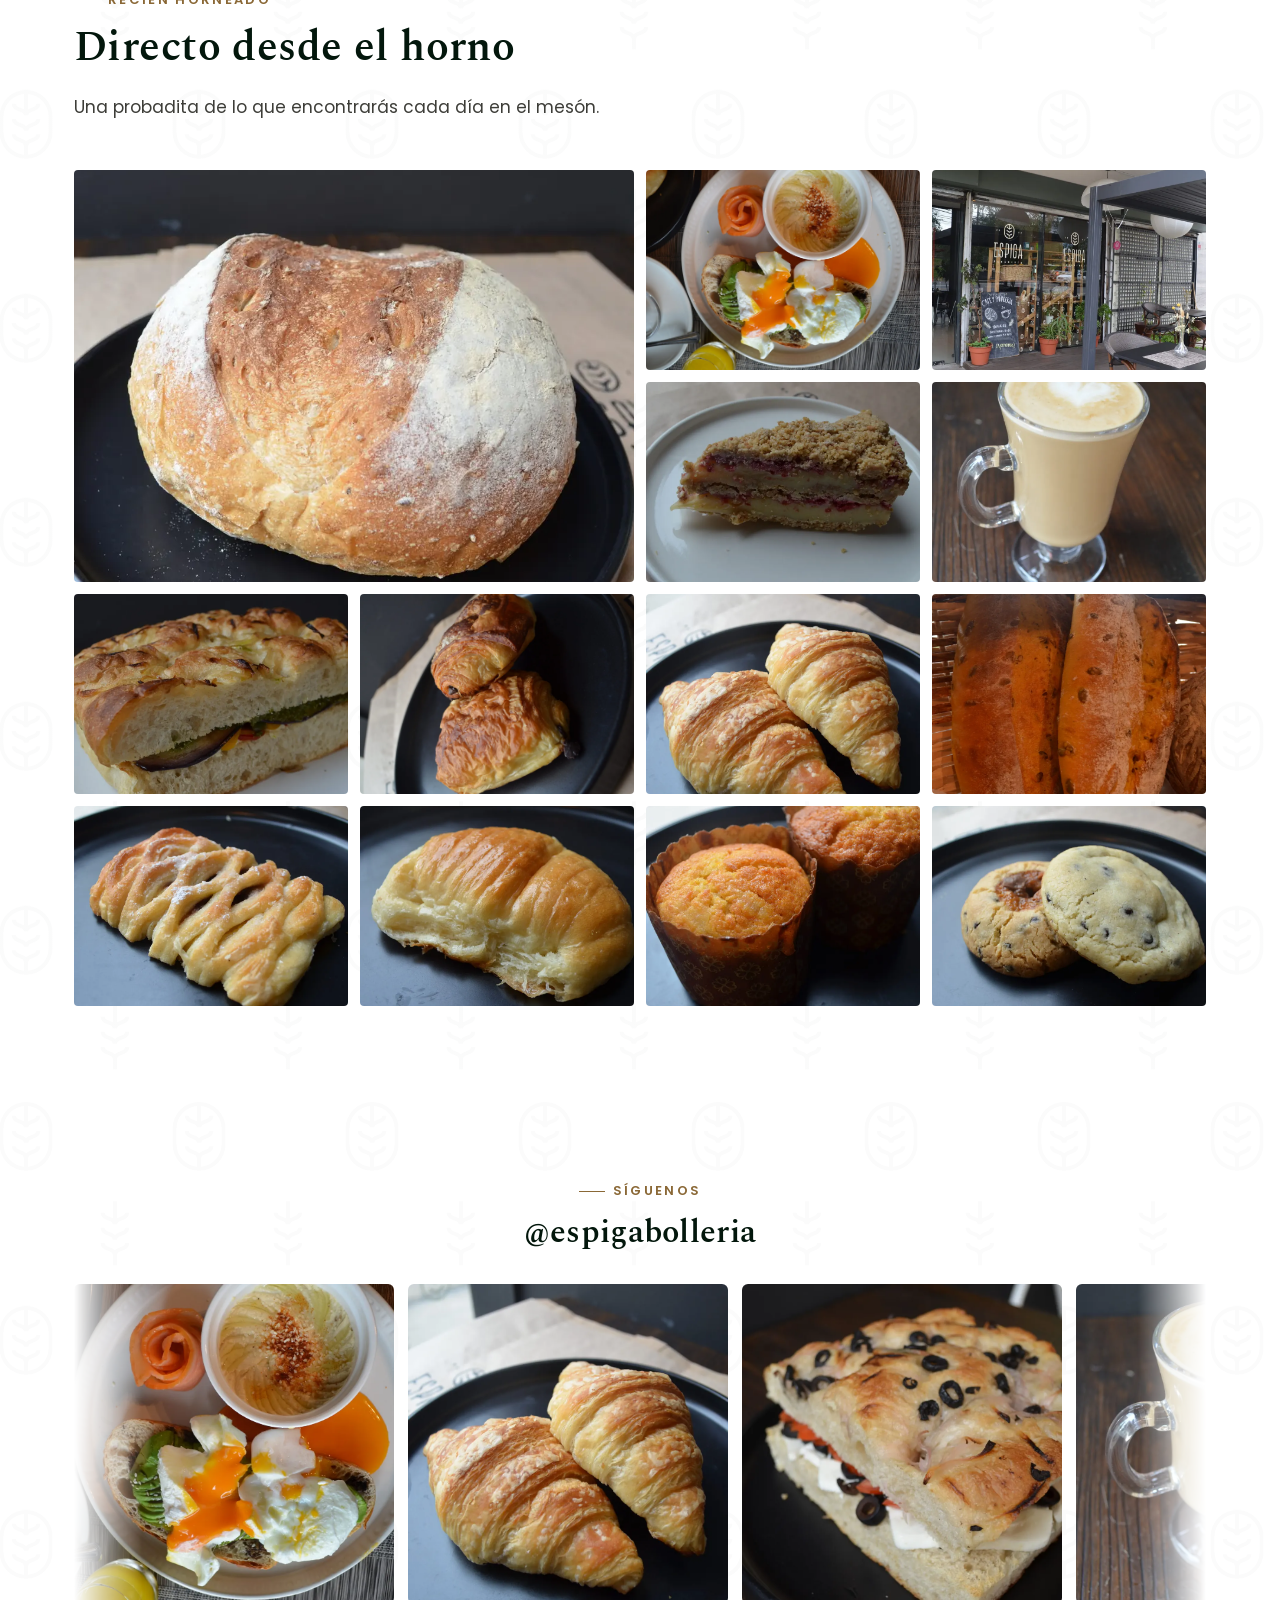
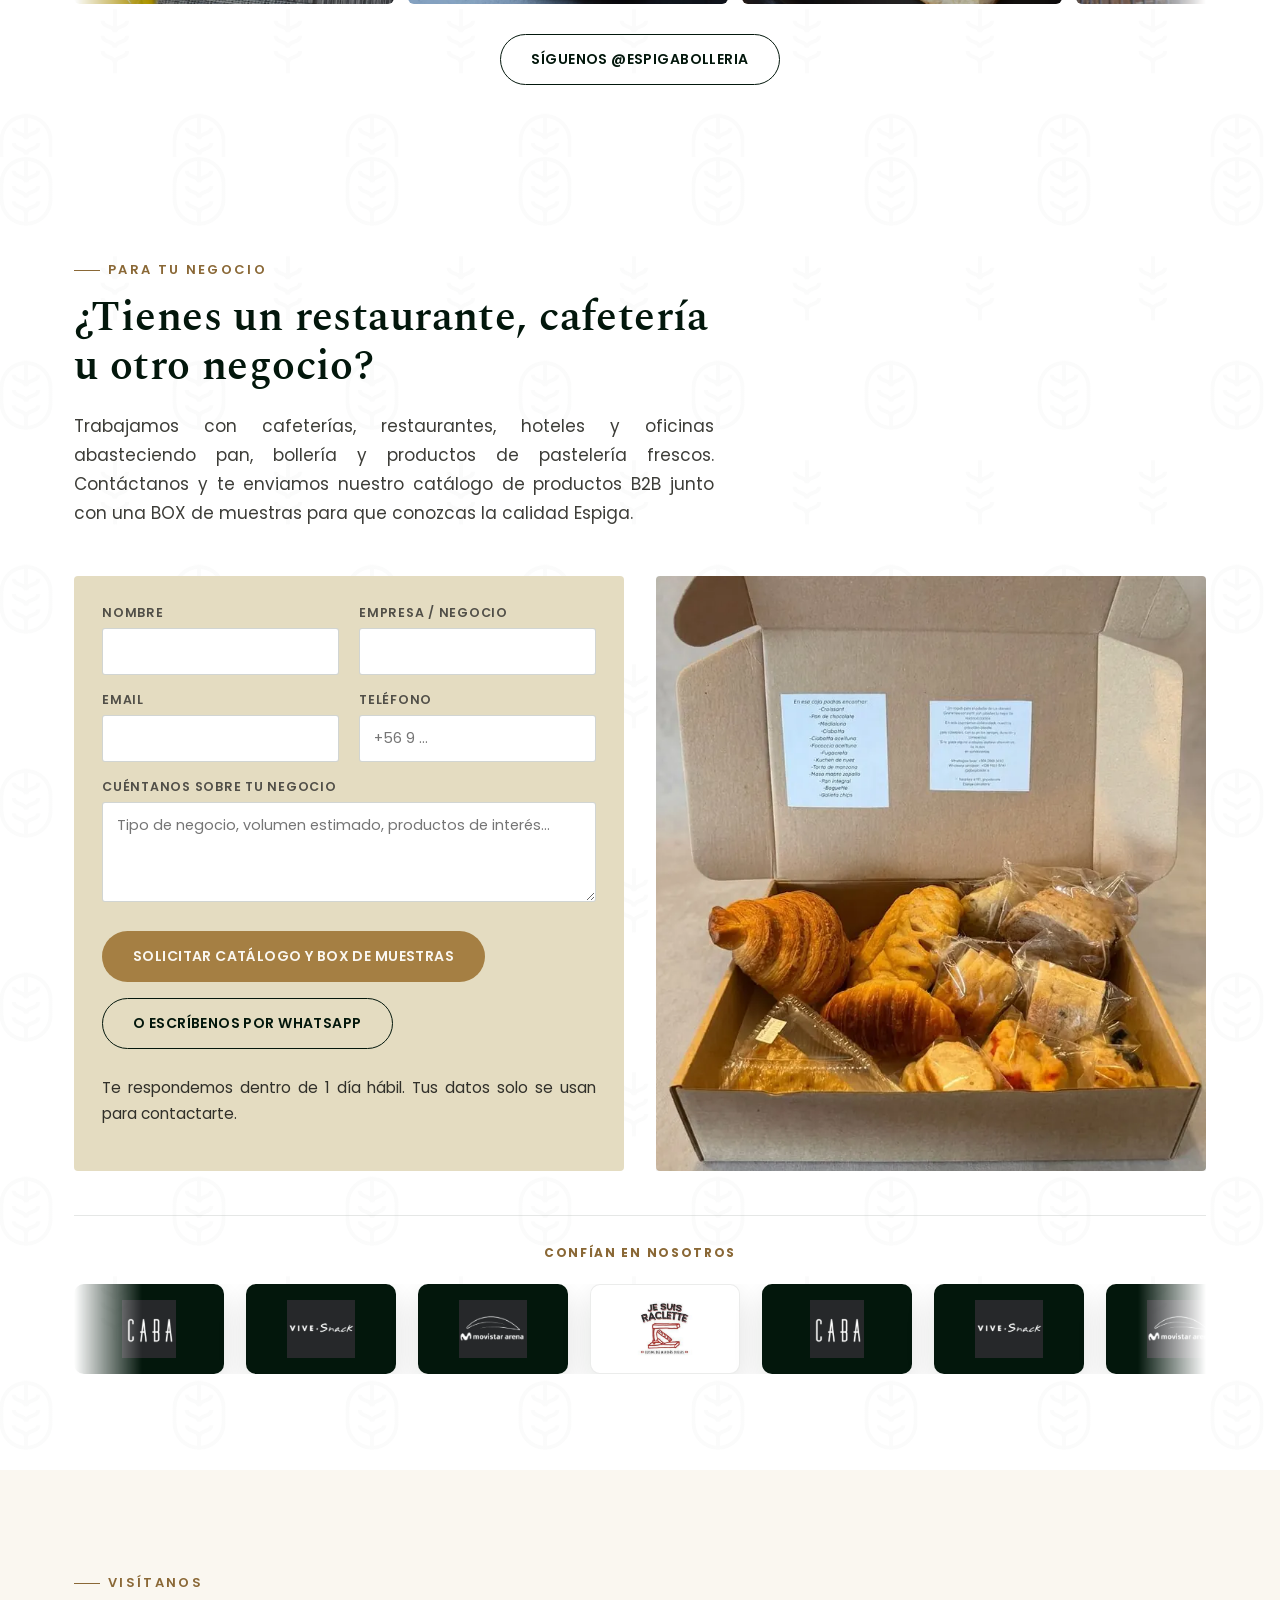
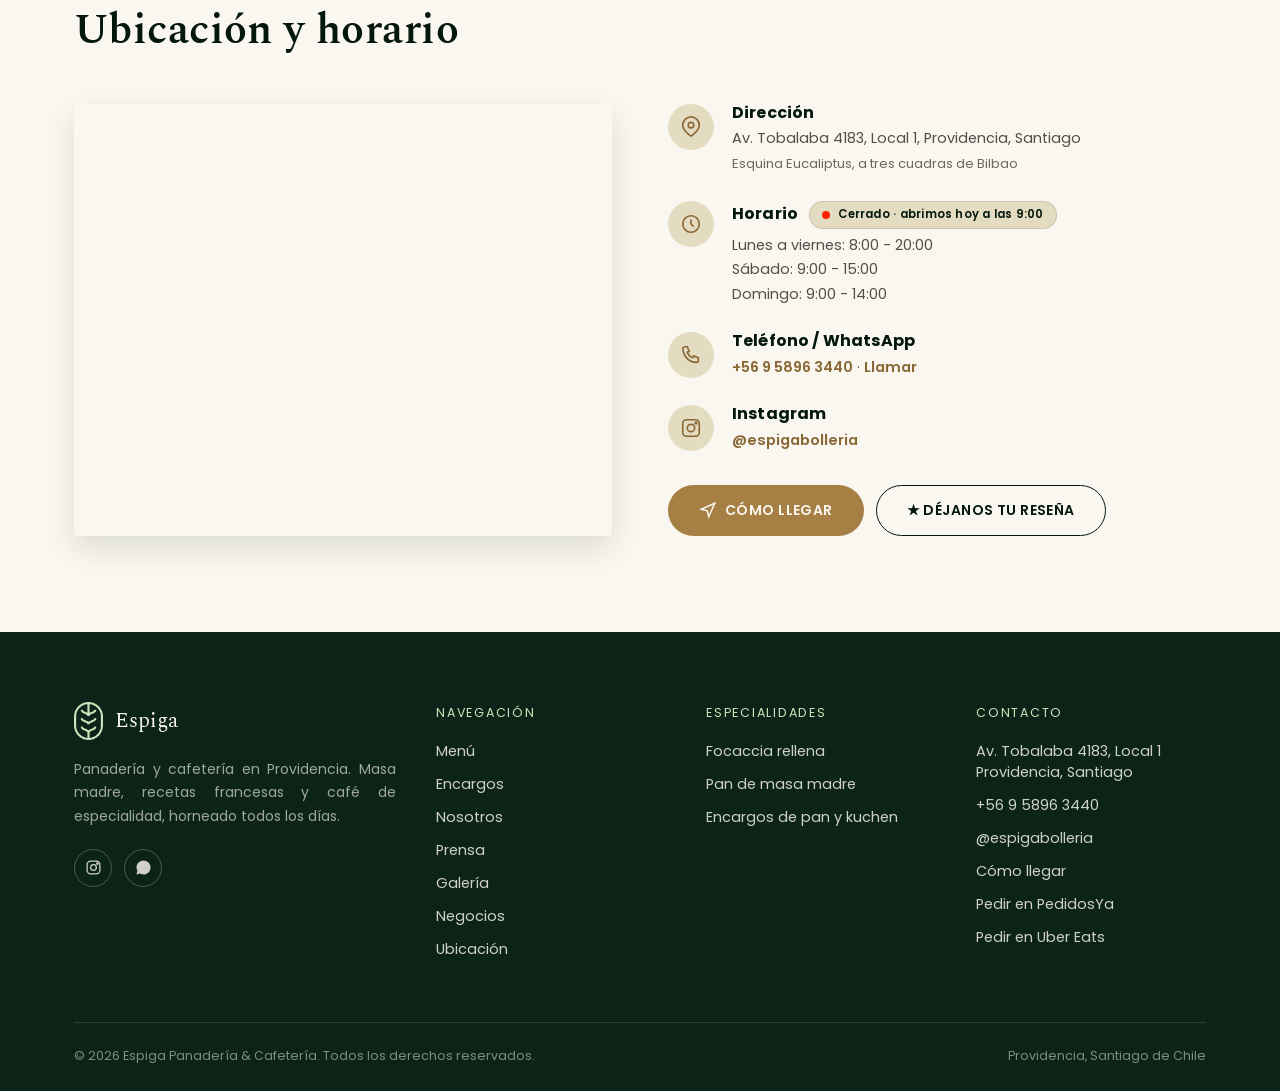
==== commit 54bbfe7a: "Fotos del catálogo en encargos, panes de masa madre y menú Co-Authored-By: Claude Opus 5.5 <noreply@" ====
--- a/index.html
+++ b/index.html
@@ -33,7 +33,7 @@
 <link rel="preconnect" href="https://fonts.googleapis.com">
 <link rel="preconnect" href="https://fonts.gstatic.com" crossorigin>
 <link href="https://fonts.googleapis.com/css2?family=Spectral:wght@400;500;600;700&family=Poppins:wght@400;500;600;700&display=swap" rel="stylesheet">
-<link rel="stylesheet" href="css/style.css?v=7">
+<link rel="stylesheet" href="css/style.css?v=8">
 
 <!-- Open Graph / redes sociales -->
 <meta property="og:title" content="Espiga Panadería &amp; Cafetería — Providencia">
@@ -270,7 +270,7 @@
       <!-- PANADERÍA Y BOLLERÍA -->
       <div class="menu-panel active" id="panel-panaderia" role="tabpanel">
         <div class="menu-panel-head">
-          <img src="assets/img/g7-pan-campo.webp" alt="Pan de campo de masa madre recién horneado en Espiga" width="180" height="140" loading="lazy">
+          <img src="assets/img/cat-masa-madre.webp" alt="Pan de masa madre recién horneado en Espiga" width="180" height="140" loading="lazy">
           <p>Pan horneado en el local, todos los días: masa madre de fermentación larga, baguettes, ciabattas y nuestra bollería francesa clásica.</p>
         </div>
 
@@ -333,7 +333,7 @@
       <!-- SÁNDWICHES -->
       <div class="menu-panel" id="panel-sandwiches" role="tabpanel">
         <div class="menu-panel-head">
-          <img src="assets/img/g9-baguettes-cesta.webp" alt="Baguettes recién horneadas para armar tu sándwich en Espiga" width="180" height="140" loading="lazy">
+          <img src="assets/img/cat-ciabatta.webp" alt="Ciabattas recién horneadas para armar tu sándwich en Espiga" width="180" height="140" loading="lazy">
           <p>Arma tu sándwich a tu gusto: elige el pan, tu relleno favorito y suma los extras que quieras.</p>
         </div>
         <div class="menu-group">
@@ -450,17 +450,20 @@
         <p>Nuestro kuchen de nuez de siempre, entero y listo para compartir.</p>
         <div class="encargo-price"><span data-price-key="encargos|Kuchen de nuez entero">$29.990</span></div>
       </article>
-      <article class="encargo-card">
+      <article class="encargo-card encargo-card--foto">
+        <img class="encargo-photo" src="assets/img/cat-pan-hamburguesa.webp" alt="Pan de hamburguesa de Espiga" width="1200" height="900" loading="lazy">
         <h3>Pan de hamburguesa</h3>
         <p>Suave y dorado, ideal para la parrilla.</p>
         <div class="encargo-price"><span data-price-key="encargos|Pan de hamburguesa (6 un.)">$3.900</span> <small>· 6 unidades</small></div>
       </article>
-      <article class="encargo-card">
+      <article class="encargo-card encargo-card--foto">
+        <img class="encargo-photo" src="assets/img/cat-pan-mesa.webp" alt="Pan de mesa de Espiga" width="1200" height="900" loading="lazy">
         <h3>Pan de mesa</h3>
         <p>Para eventos, almuerzos y la mesa de la casa.</p>
         <div class="encargo-price"><span data-price-key="encargos|Pan de mesa (20 un.)">$3.000</span> <small>· 20 unidades</small></div>
       </article>
-      <article class="encargo-card">
+      <article class="encargo-card encargo-card--foto">
+        <img class="encargo-photo" src="assets/img/cat-pan-completo.webp" alt="Pan de completo de Espiga" width="1200" height="900" loading="lazy">
         <h3>Pan de completo</h3>
         <p>Recién horneado, para una completada como corresponde.</p>
         <div class="encargo-price"><span data-price-key="encargos|Pan de completo (6 un.)">$3.000</span> <small>· 6 unidades</small></div>
--- a/css/style.css
+++ b/css/style.css
@@ -928,3 +928,8 @@
   .about-media .tag-card strong{ font-size: 21px; }
   .about-media .tag-card span{ display:block; line-height:1.4; font-size:12px; }
 }
+
+/* ===== Tarjetas de producto con foto de catálogo ===== */
+.encargo-card--foto{ padding-top: 0; overflow: hidden; }
+.encargo-photo{ display:block; flex-shrink:0; width: calc(100% + 44px); height: auto; max-width:none; margin: 0 -22px 14px; aspect-ratio: 4/3; object-fit: cover; background: #1b1d22; }
+.encargo-card--destacado:not(.encargo-card--foto){ justify-content: center; }
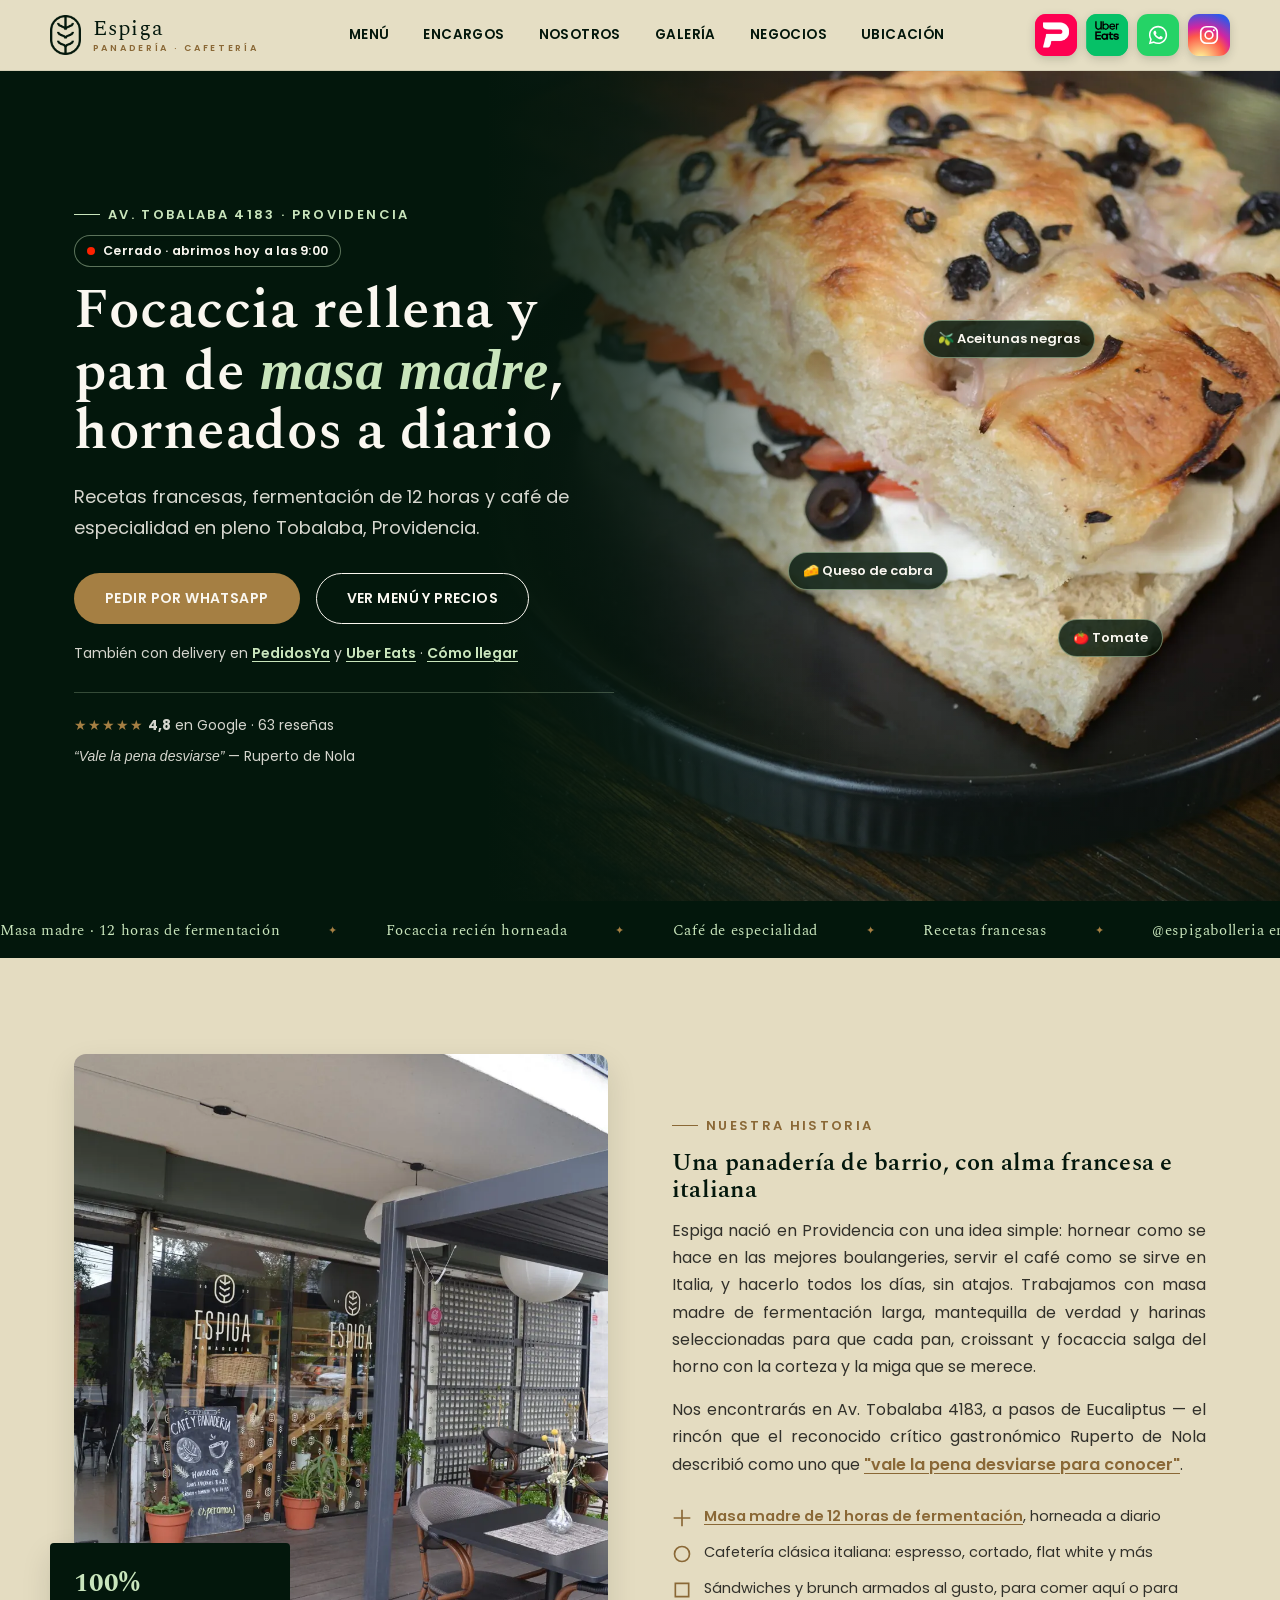
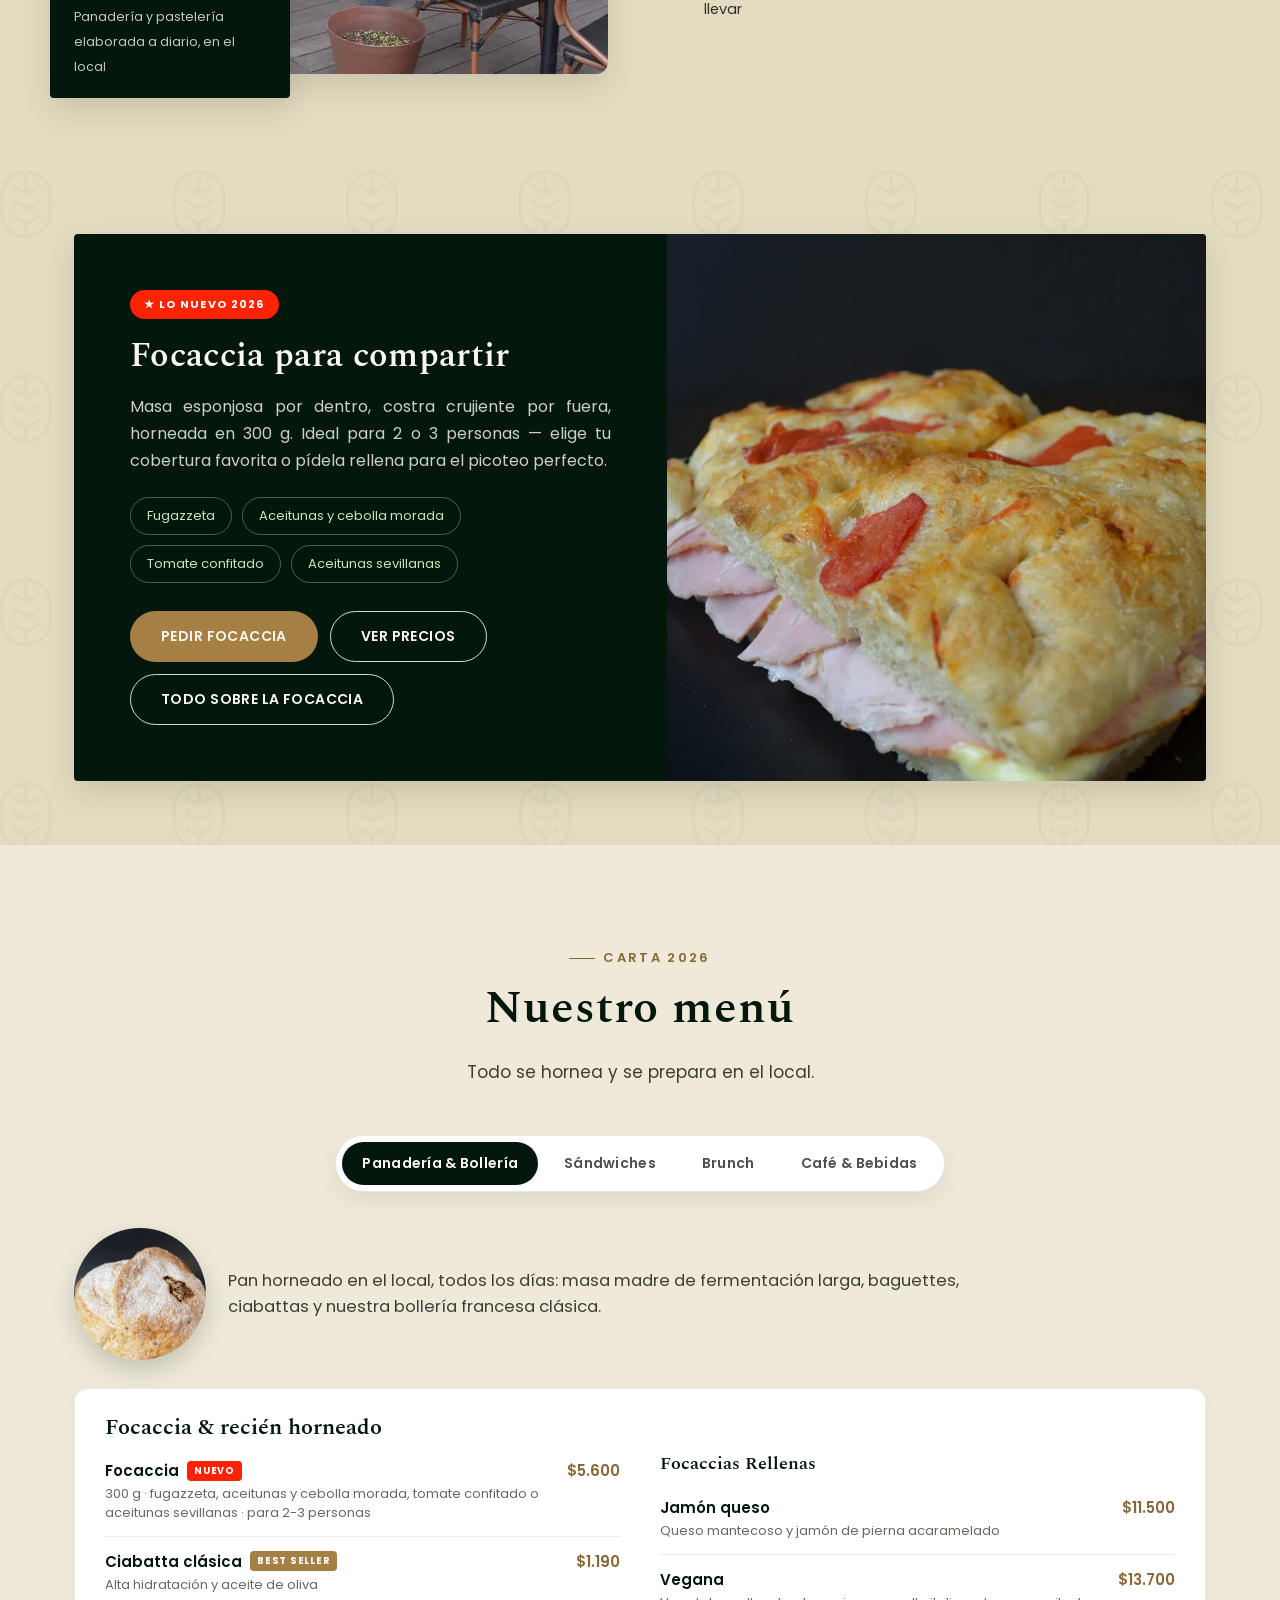
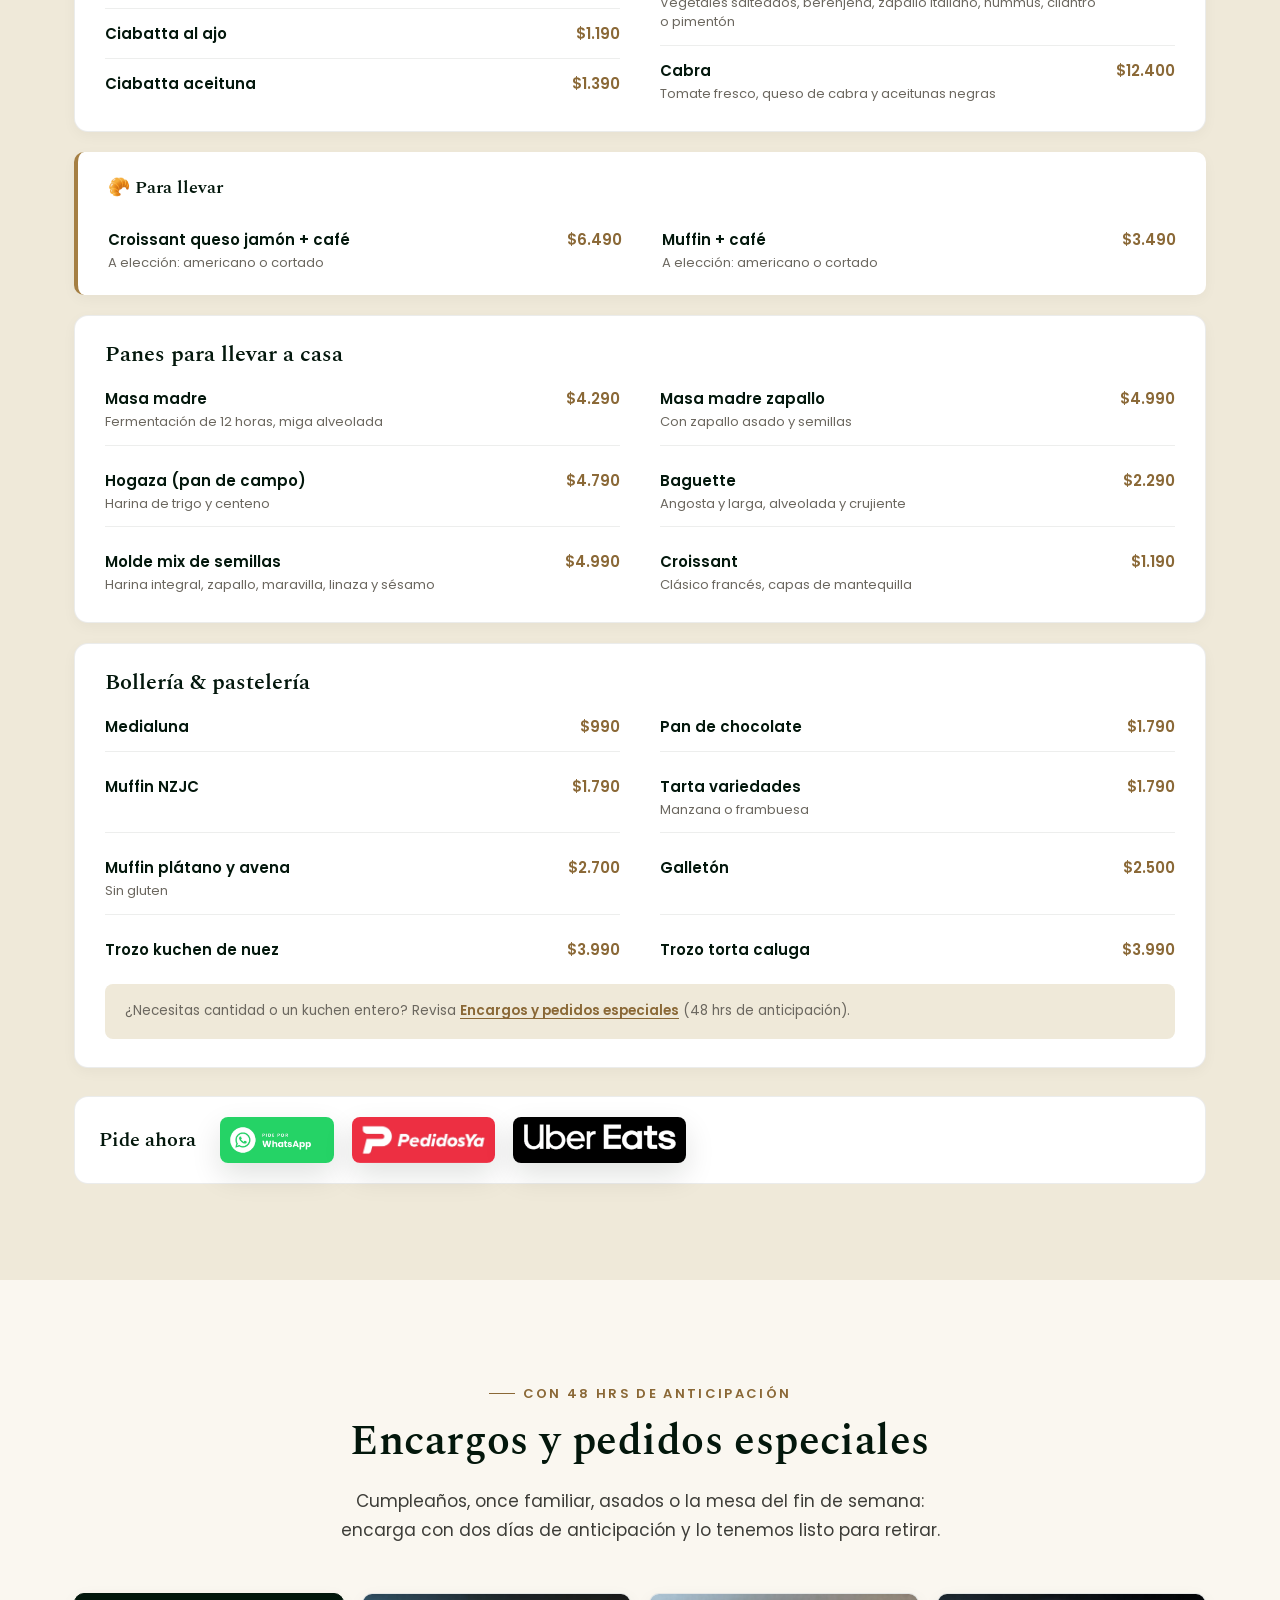
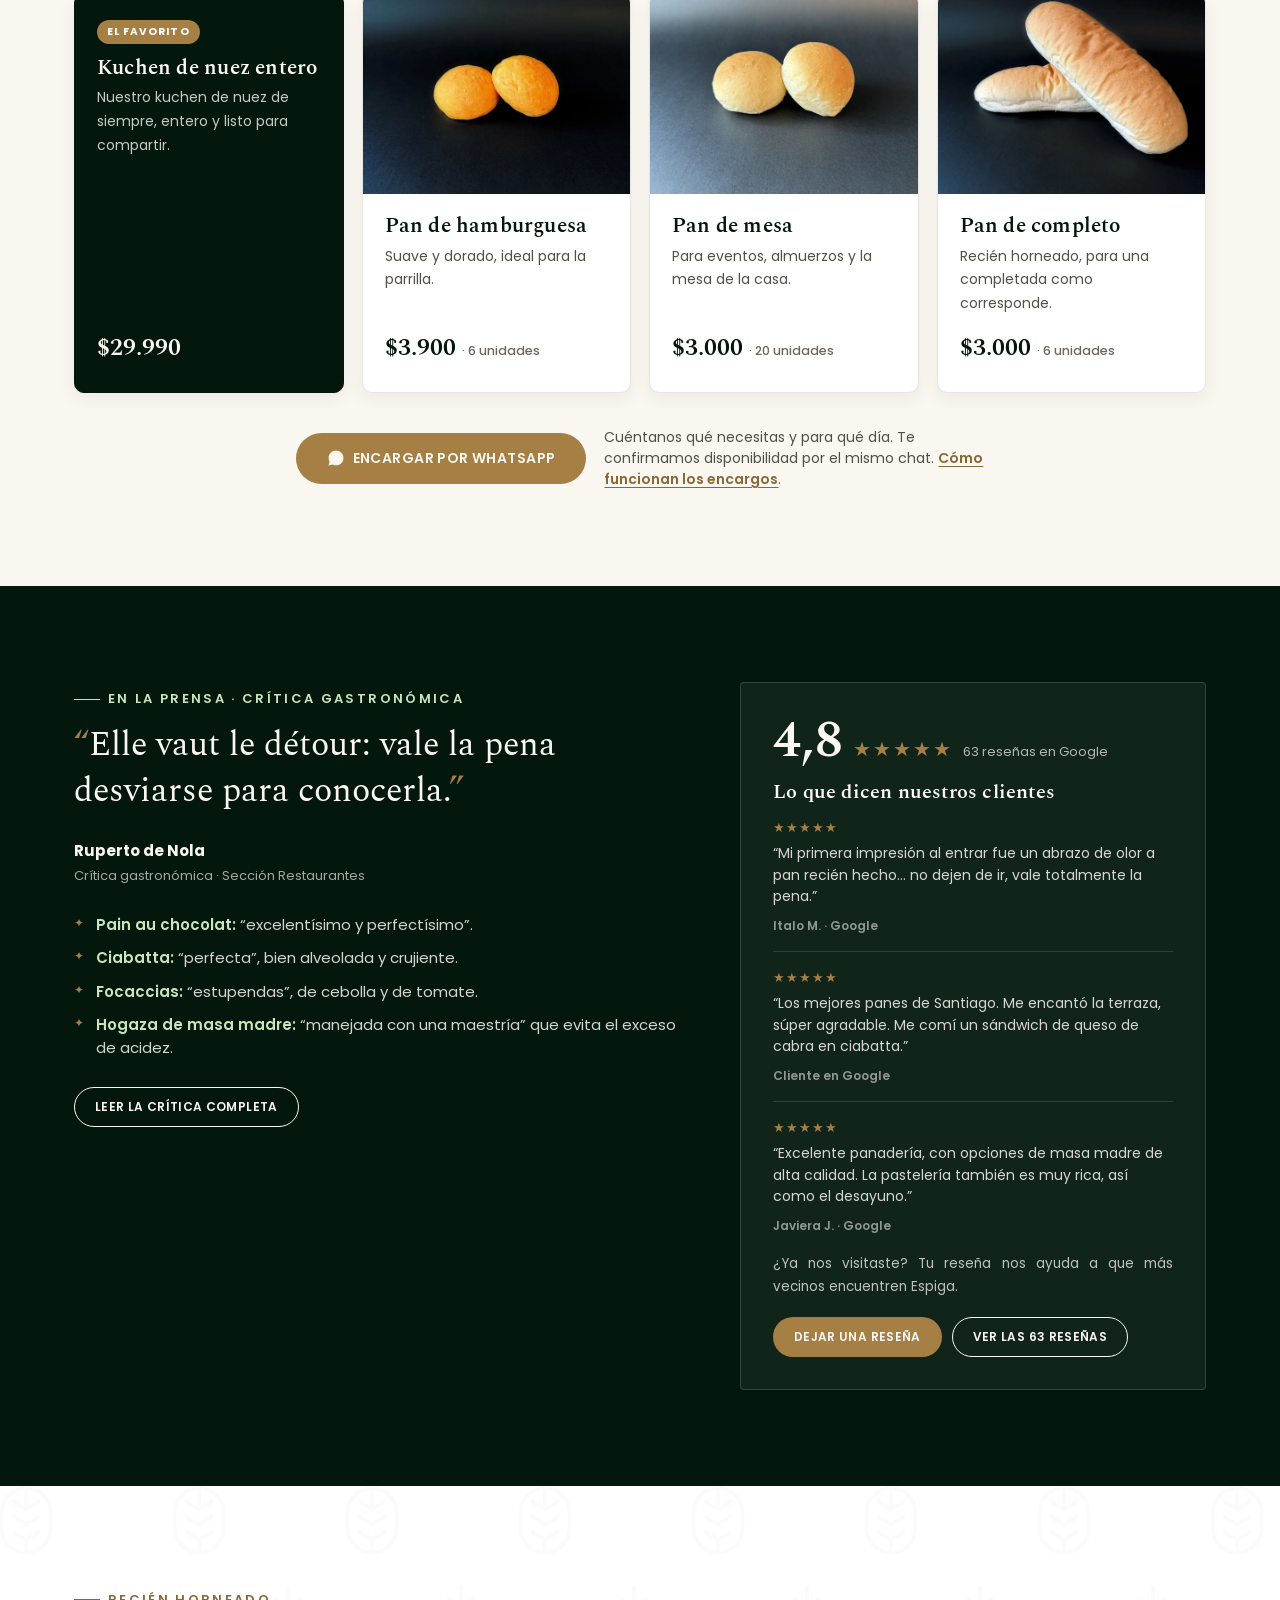
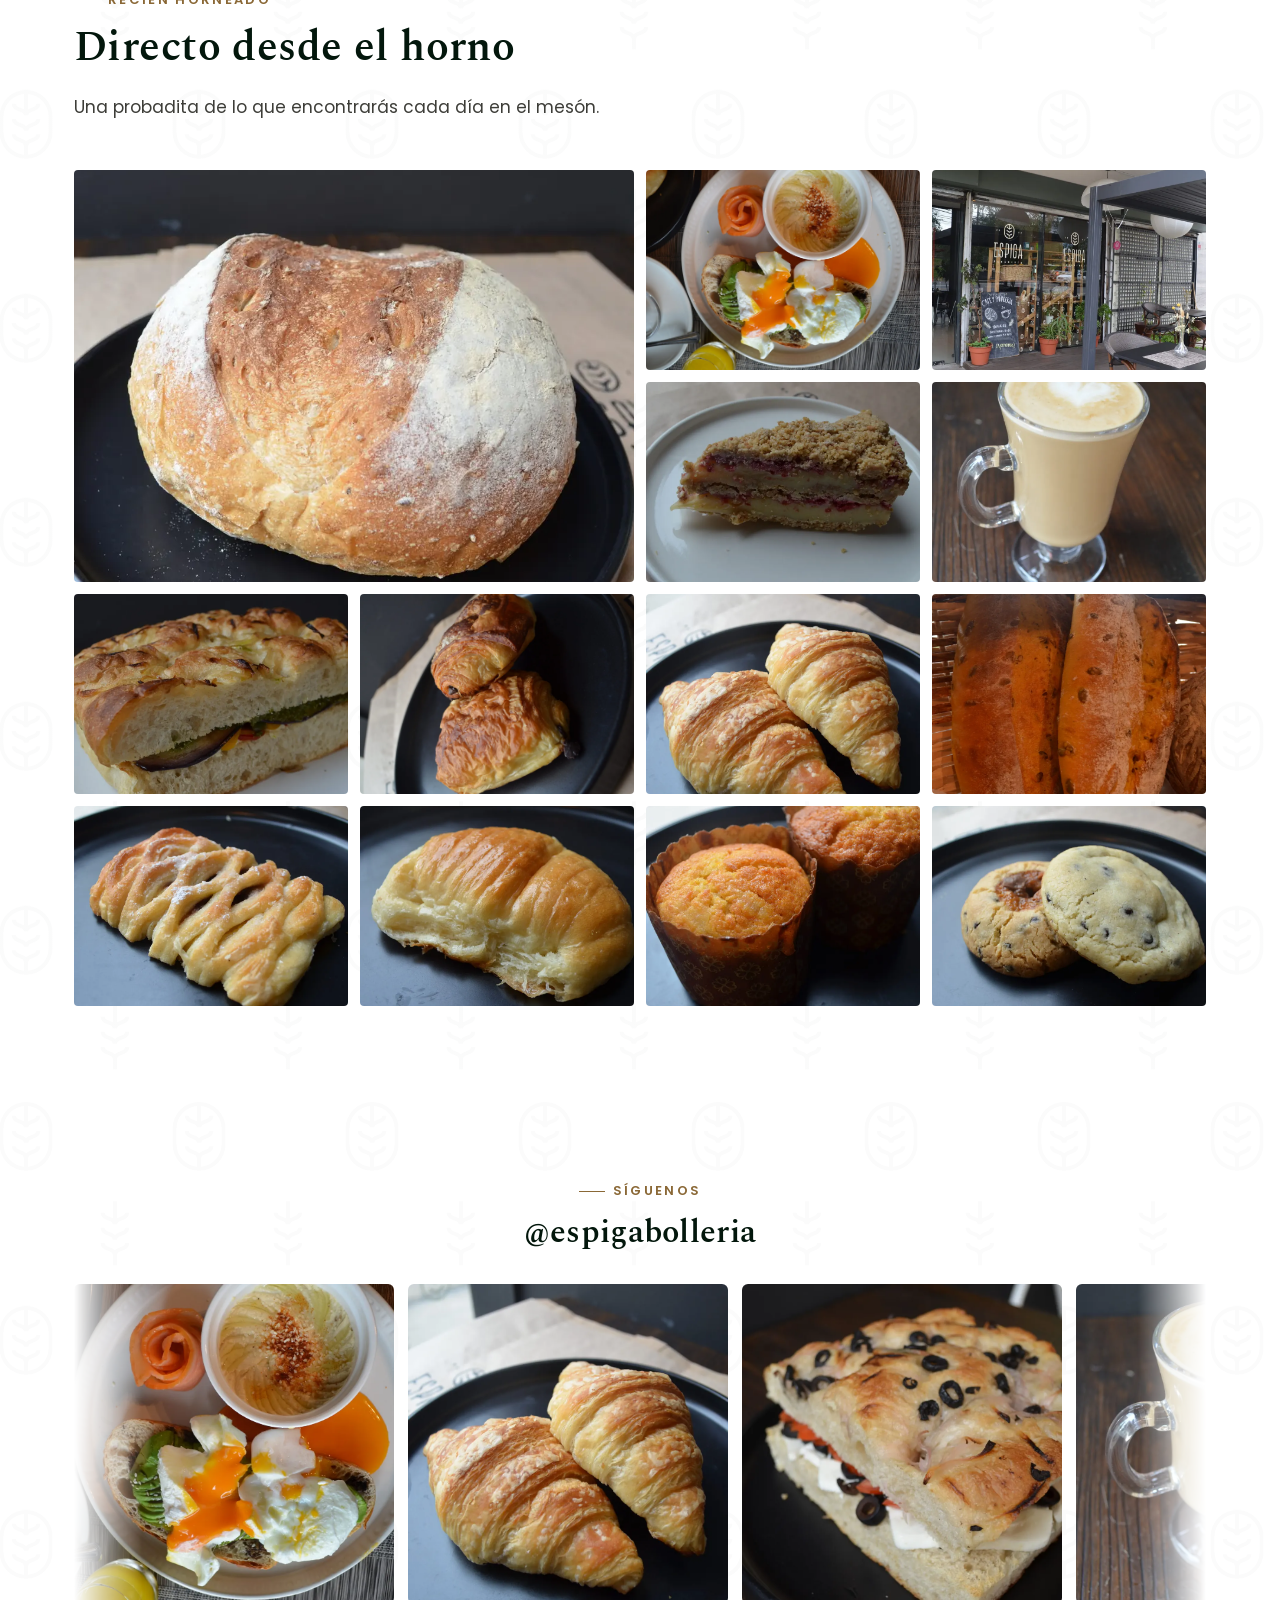
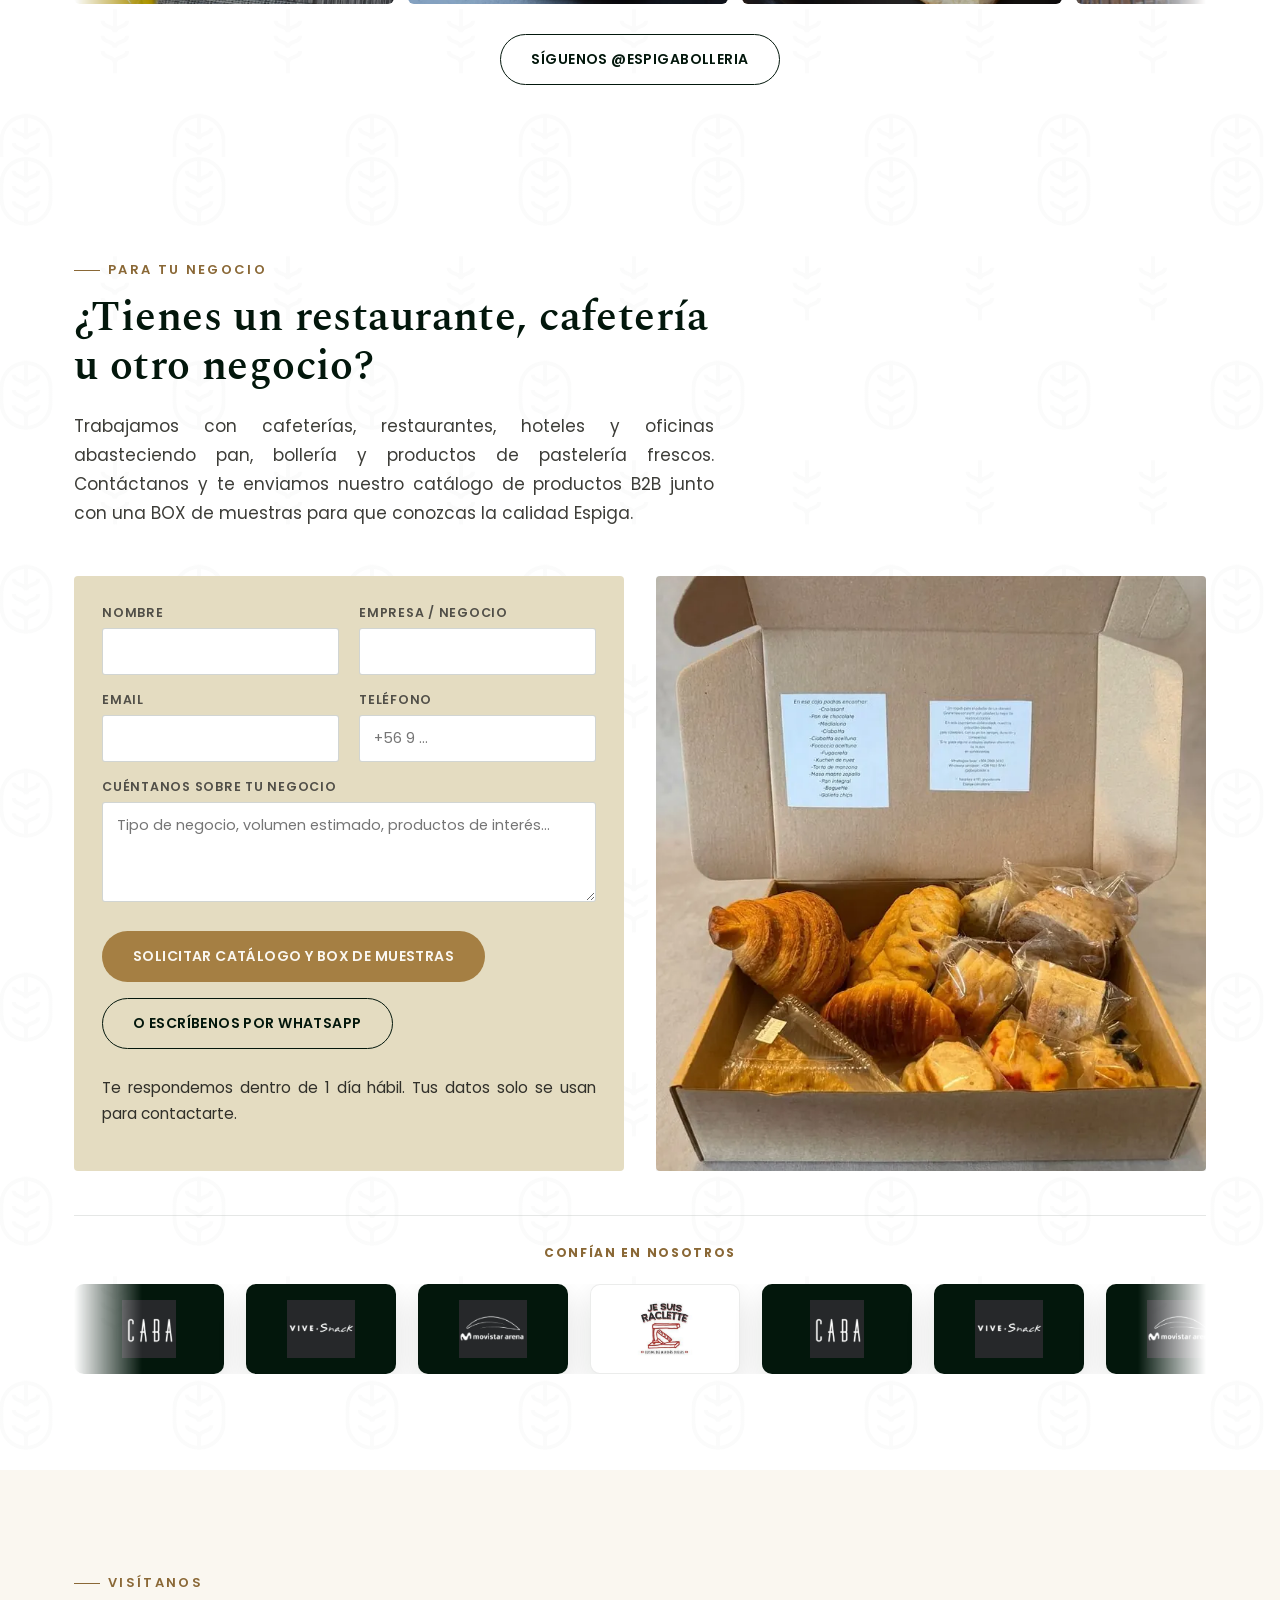
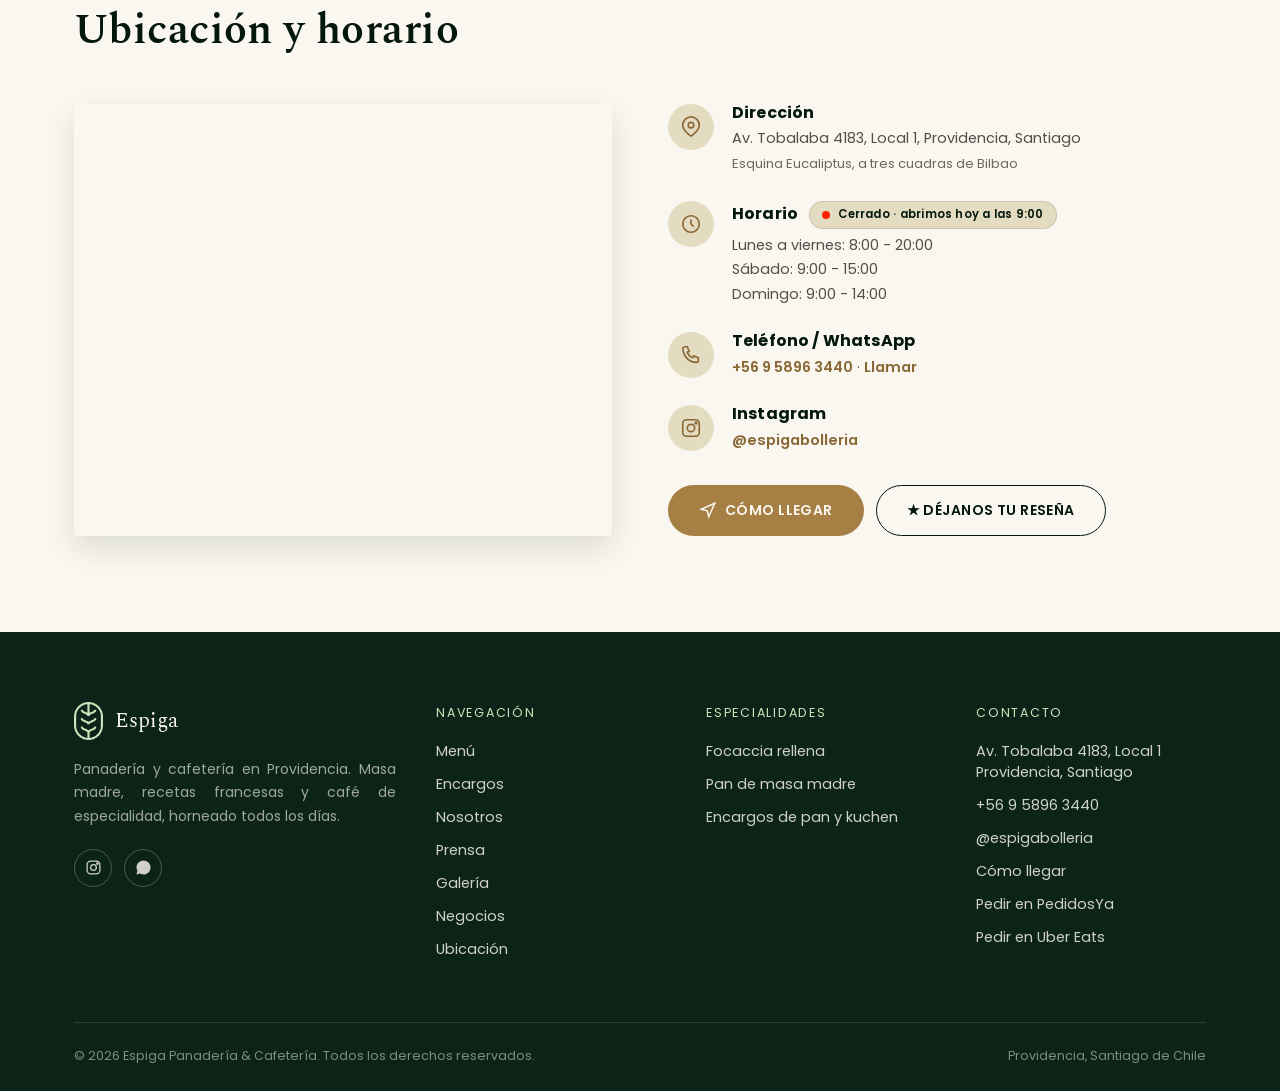
==== commit 7b6f36e7: "Botones flotantes aparecen solo después de la portada Co-Authored-By: Claude Opus 5.5 <noreply@anthr" ====
--- a/index.html
+++ b/index.html
@@ -33,7 +33,7 @@
 <link rel="preconnect" href="https://fonts.googleapis.com">
 <link rel="preconnect" href="https://fonts.gstatic.com" crossorigin>
 <link href="https://fonts.googleapis.com/css2?family=Spectral:wght@400;500;600;700&family=Poppins:wght@400;500;600;700&display=swap" rel="stylesheet">
-<link rel="stylesheet" href="css/style.css?v=8">
+<link rel="stylesheet" href="css/style.css?v=9">
 
 <!-- Open Graph / redes sociales -->
 <meta property="og:title" content="Espiga Panadería &amp; Cafetería — Providencia">
@@ -799,6 +799,6 @@
   </div>
 </nav>
 
-<script src="js/main.js?v=5" defer></script>
+<script src="js/main.js?v=9" defer></script>
 </body>
 </html>
--- a/css/style.css
+++ b/css/style.css
@@ -933,3 +933,7 @@
 .encargo-card--foto{ padding-top: 0; overflow: hidden; }
 .encargo-photo{ display:block; flex-shrink:0; width: calc(100% + 44px); height: auto; max-width:none; margin: 0 -22px 14px; aspect-ratio: 4/3; object-fit: cover; background: #1b1d22; }
 .encargo-card--destacado:not(.encargo-card--foto){ justify-content: center; }
+
+/* ===== Botones flotantes: ocultos mientras se ve la portada ===== */
+.float-stack{ transition: opacity .3s ease, transform .3s ease, visibility .3s; }
+.float-stack--hidden{ opacity: 0; visibility: hidden; transform: translateY(16px); pointer-events: none; }
